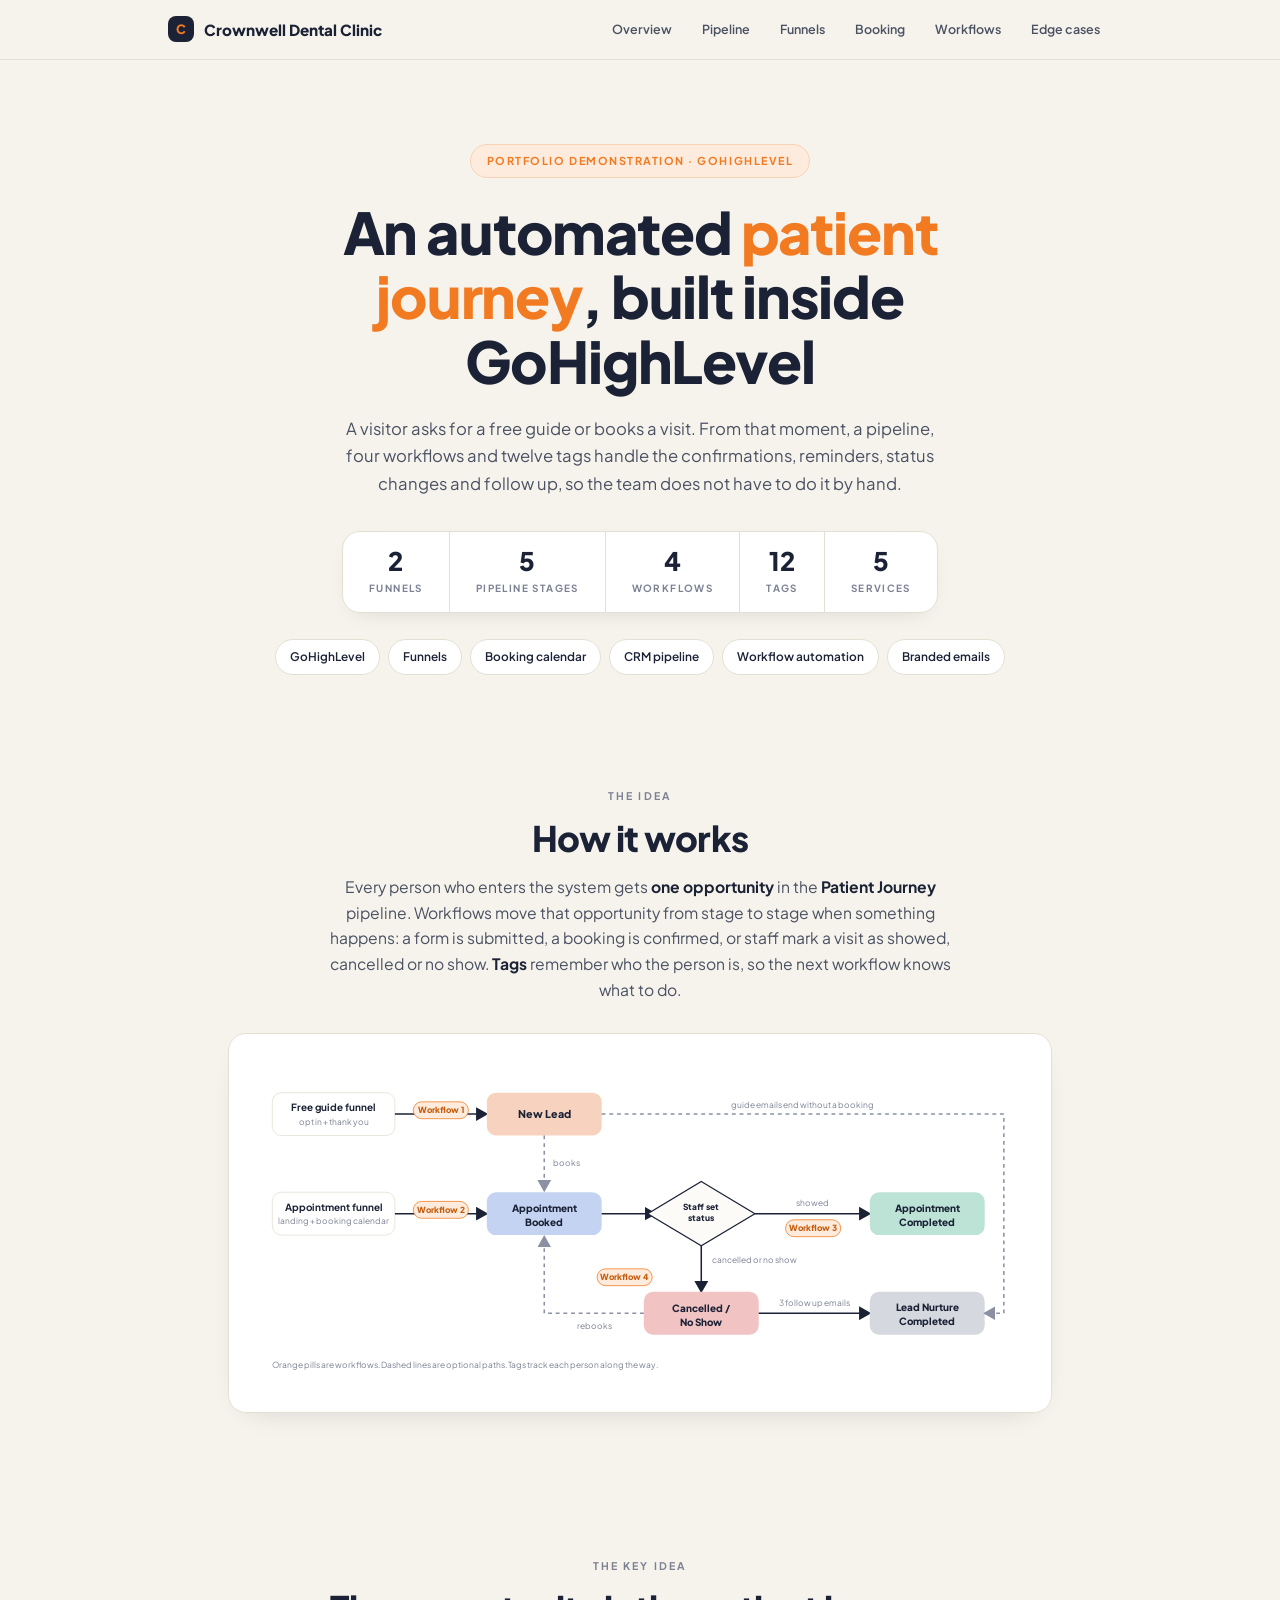
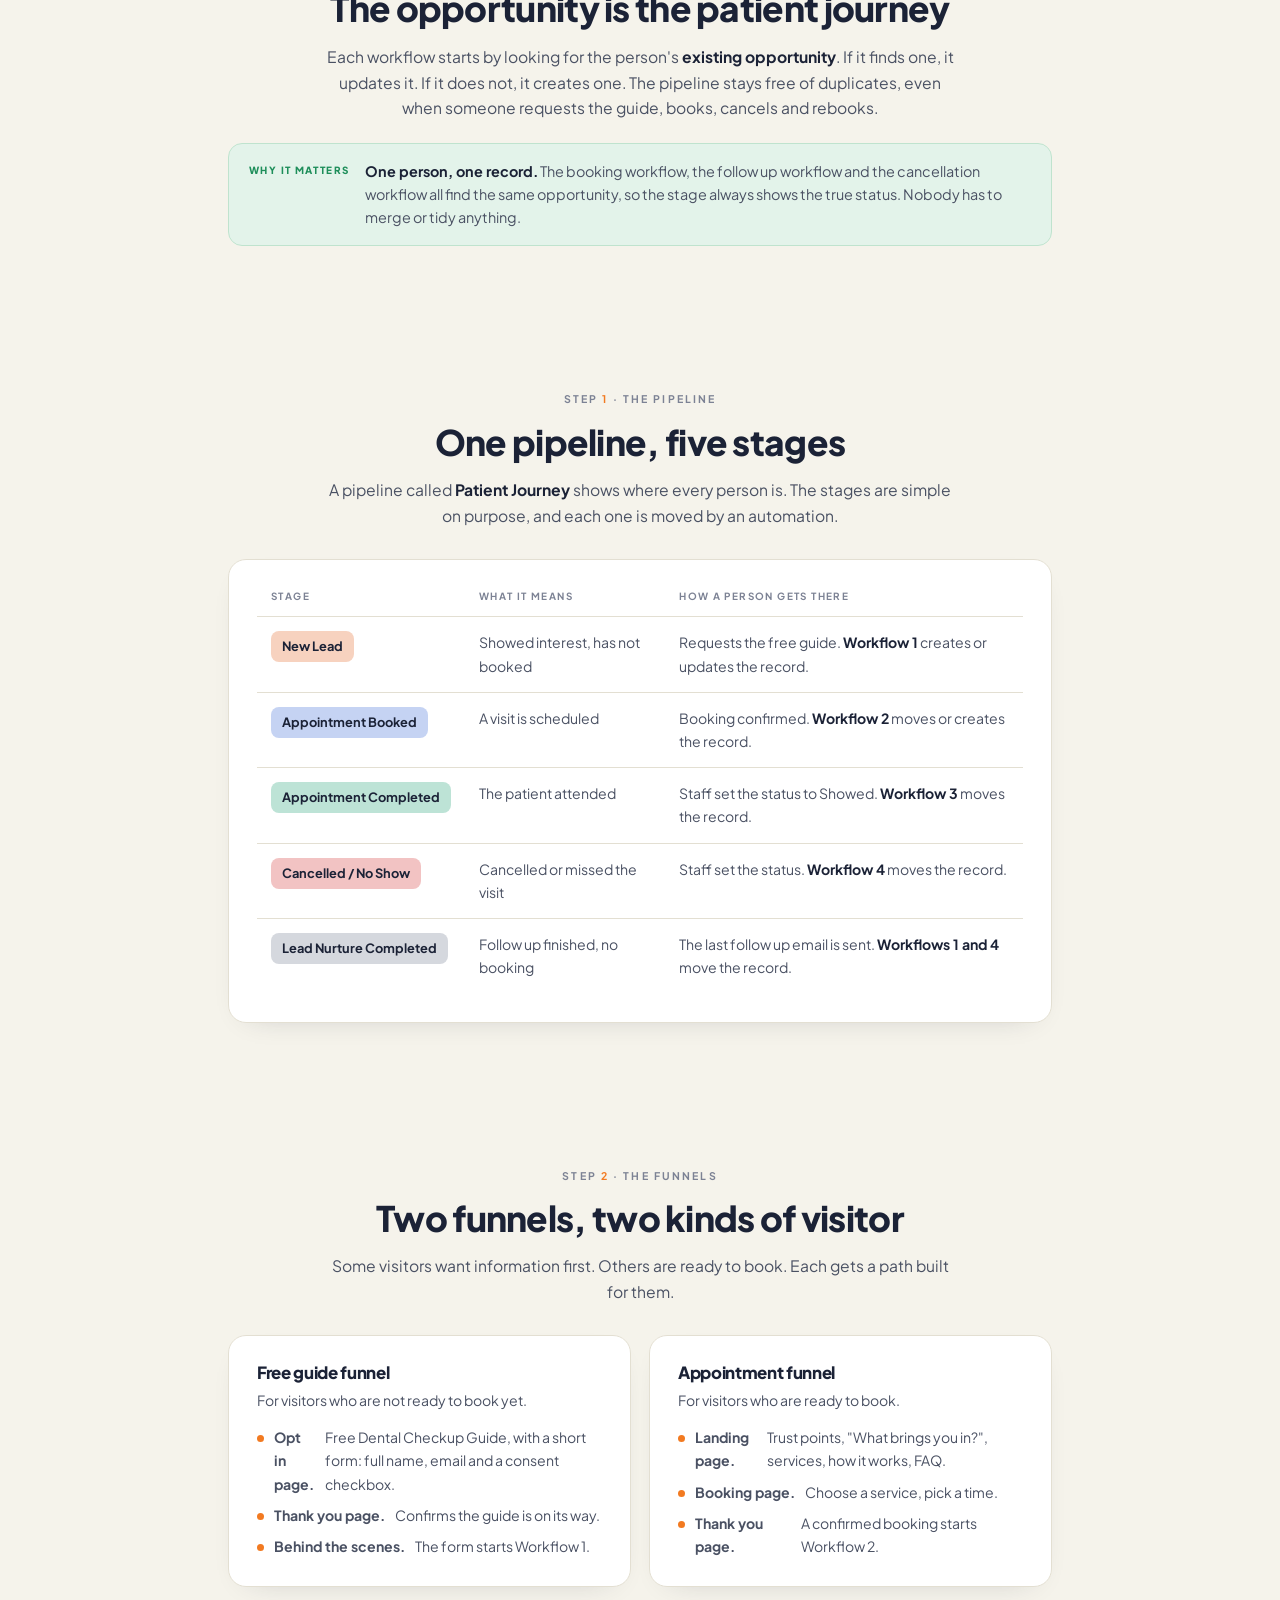
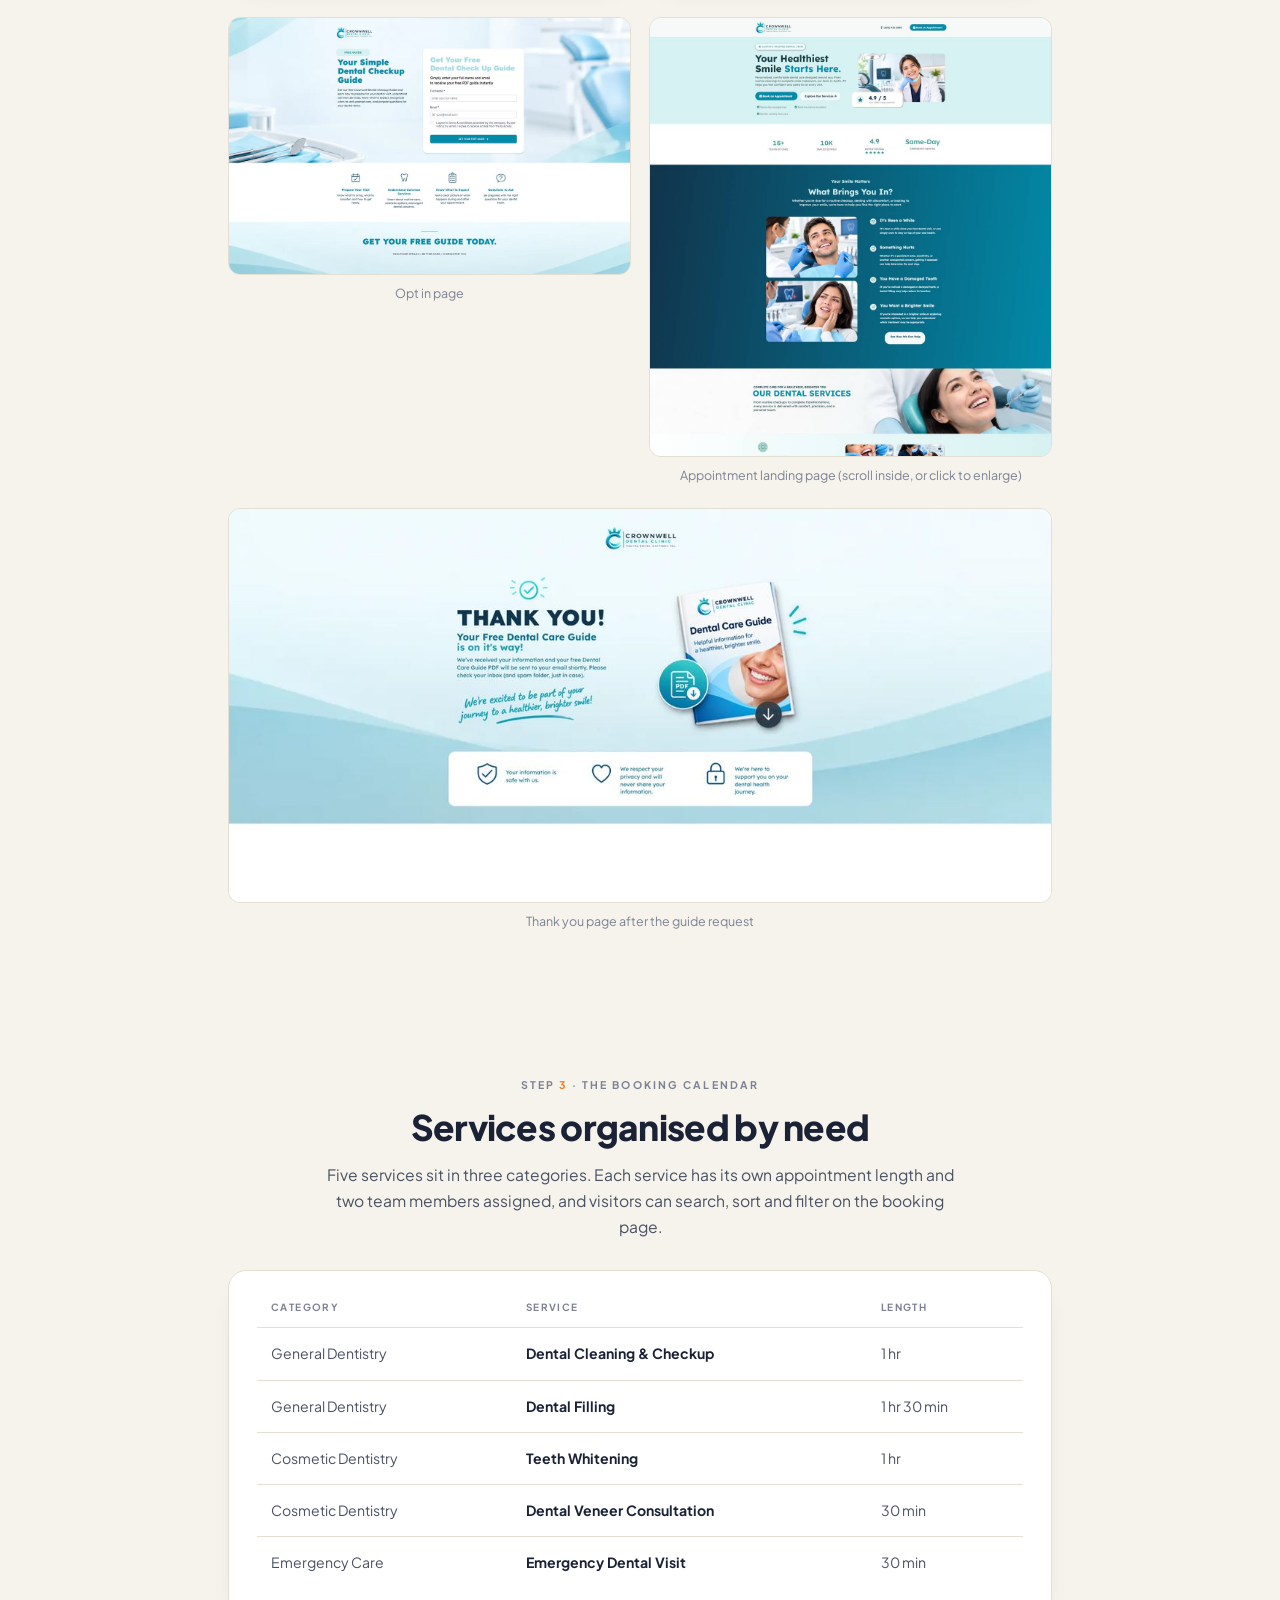
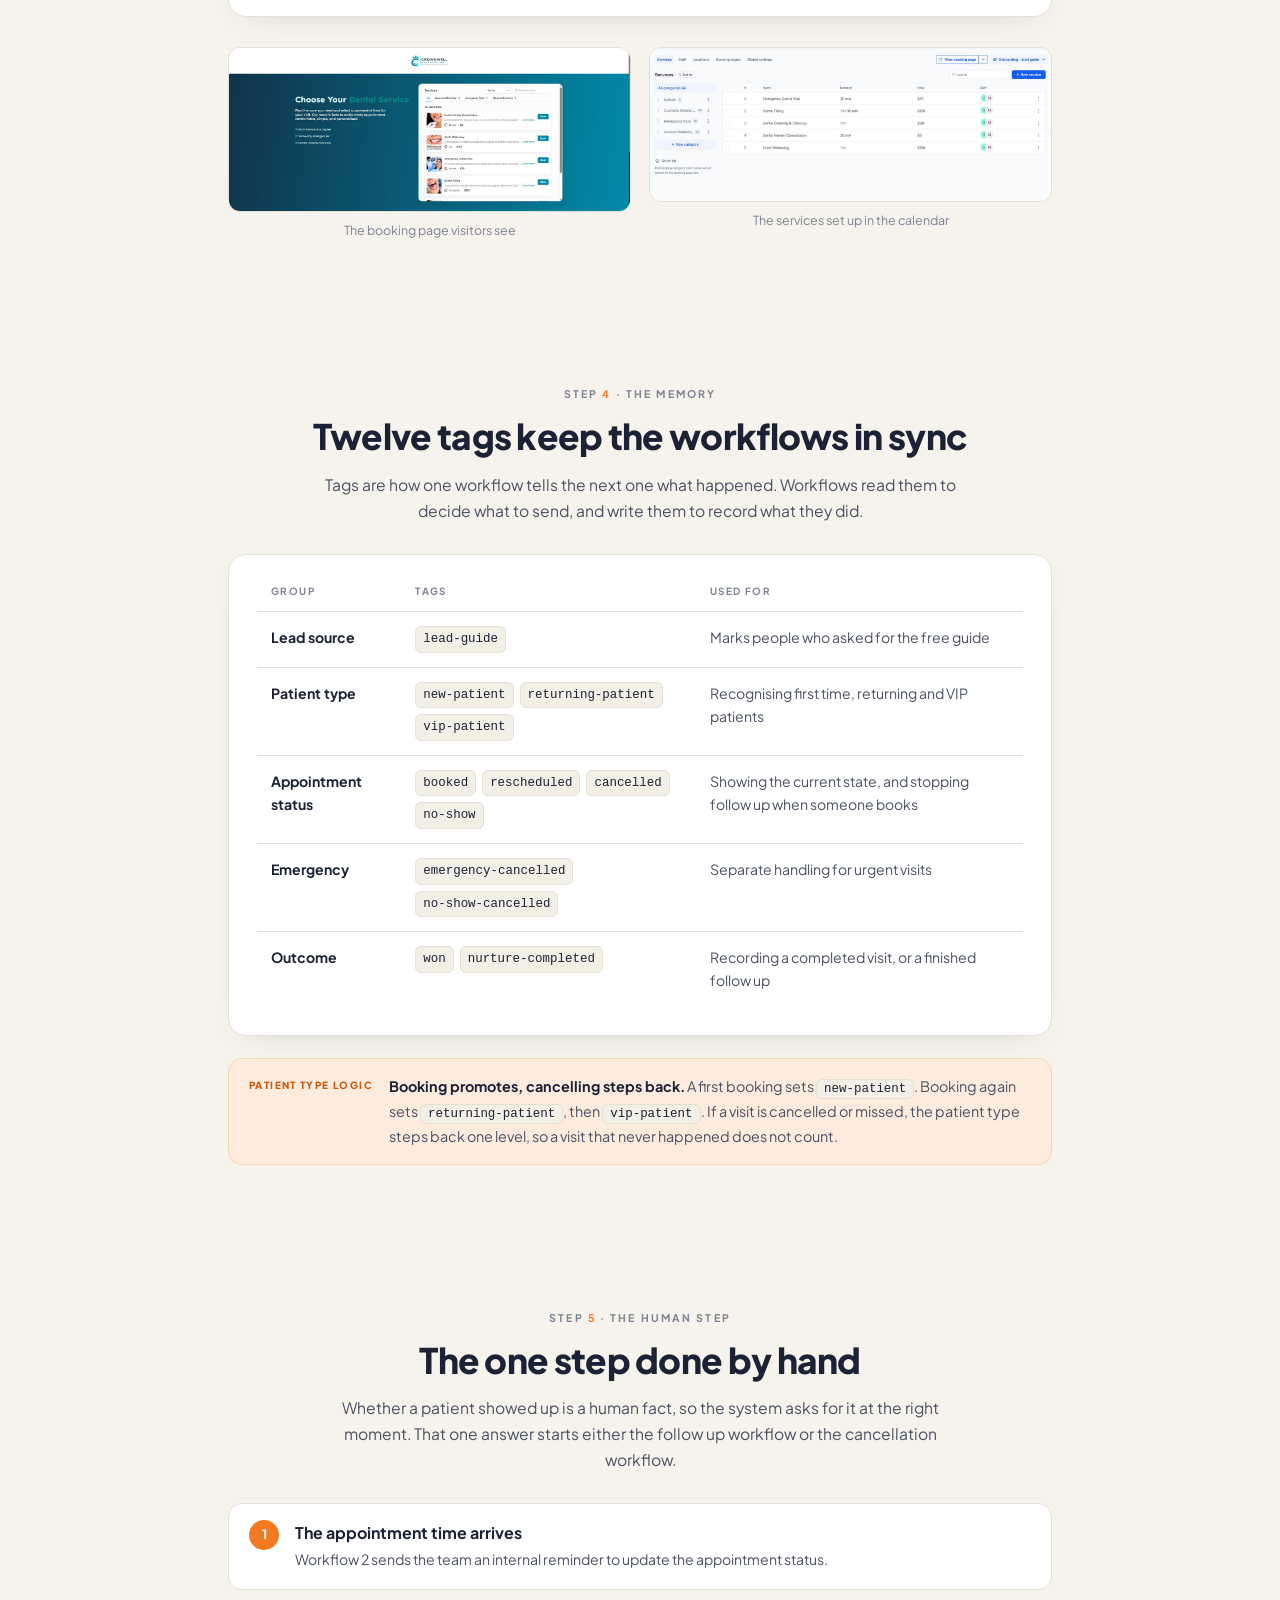
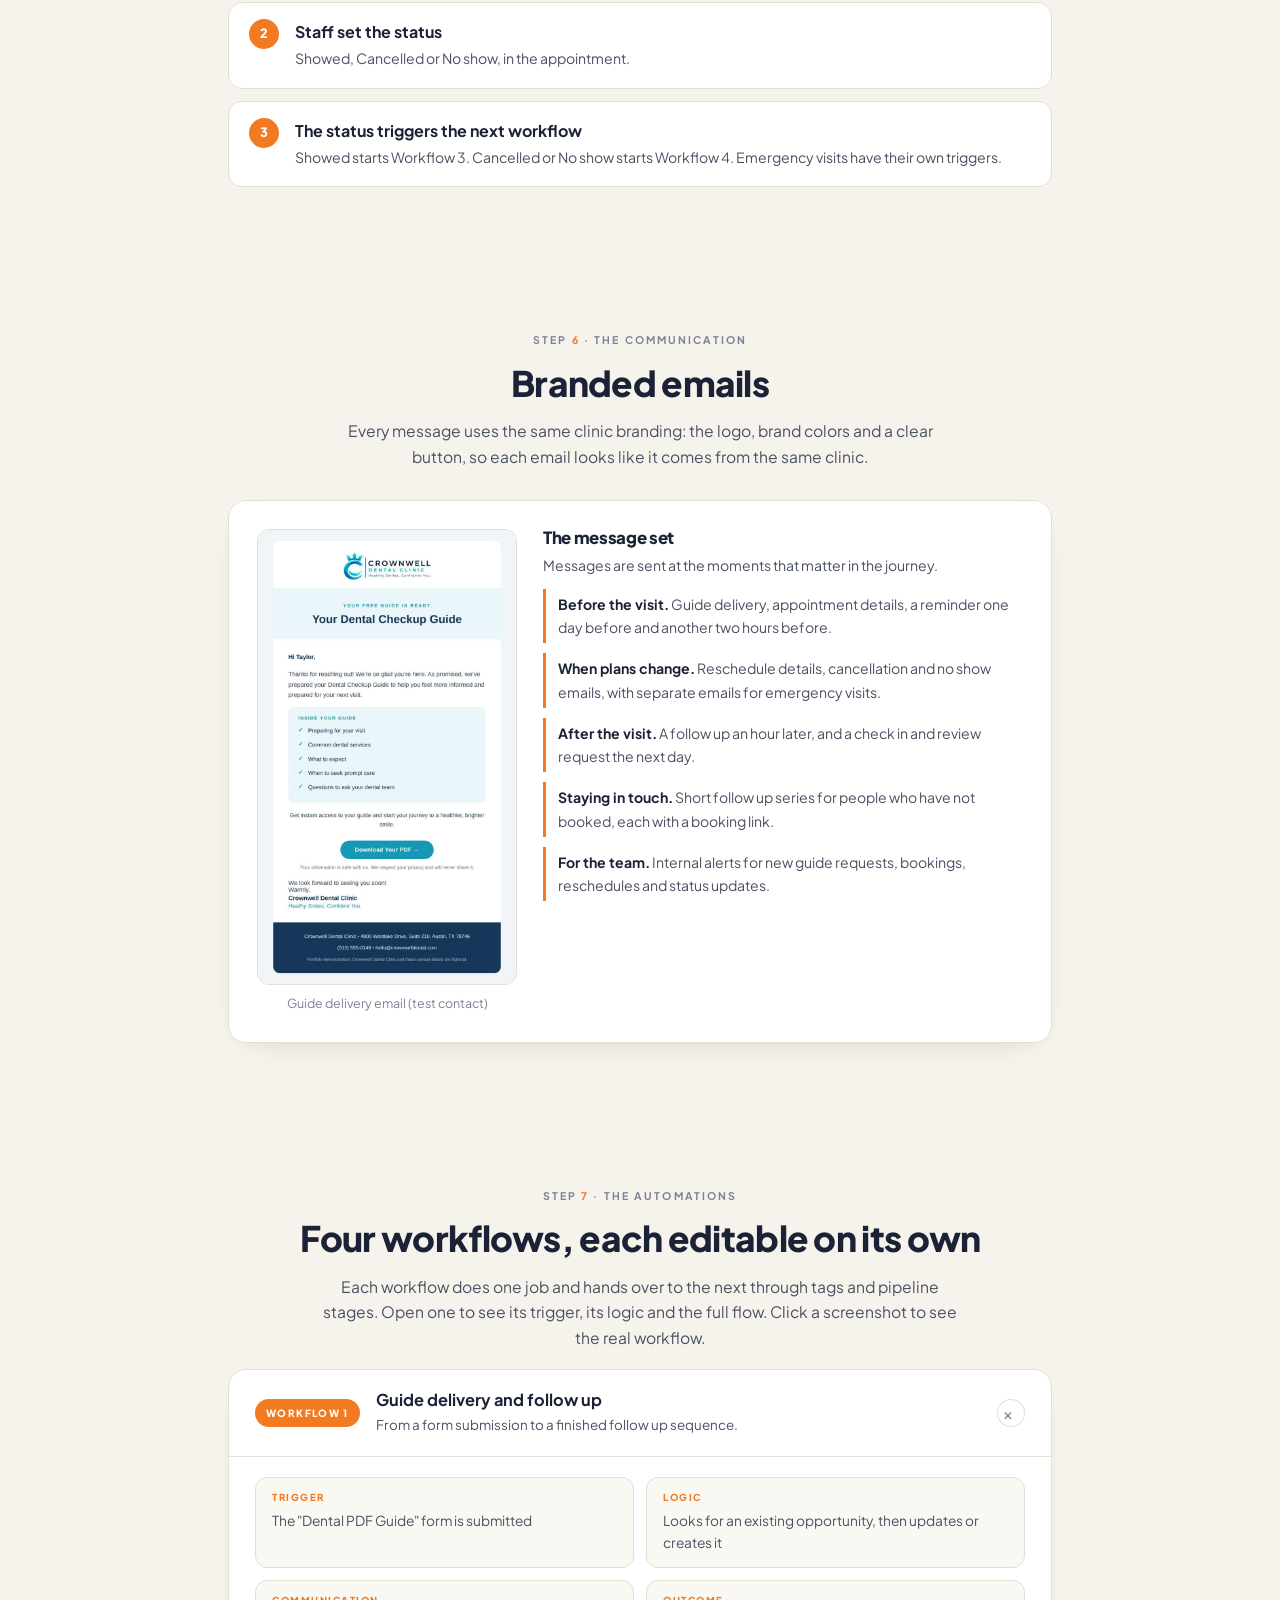
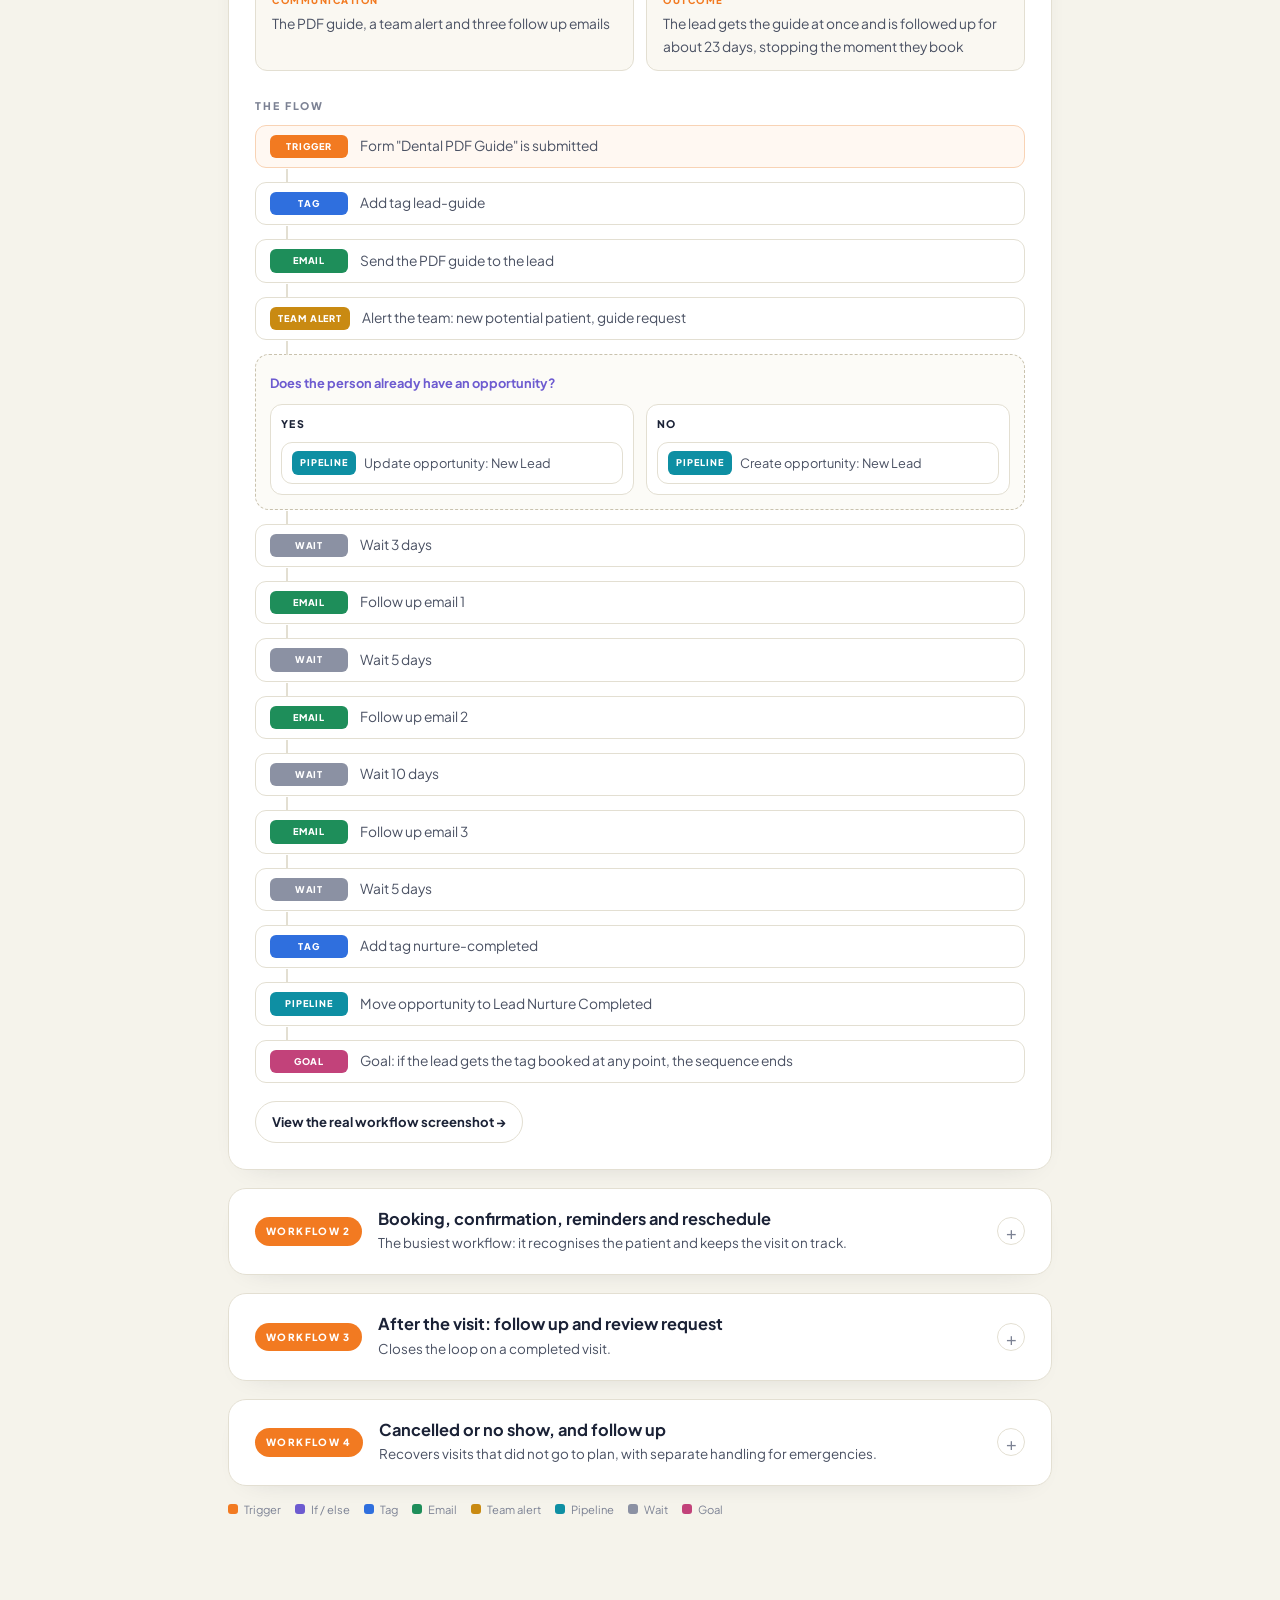
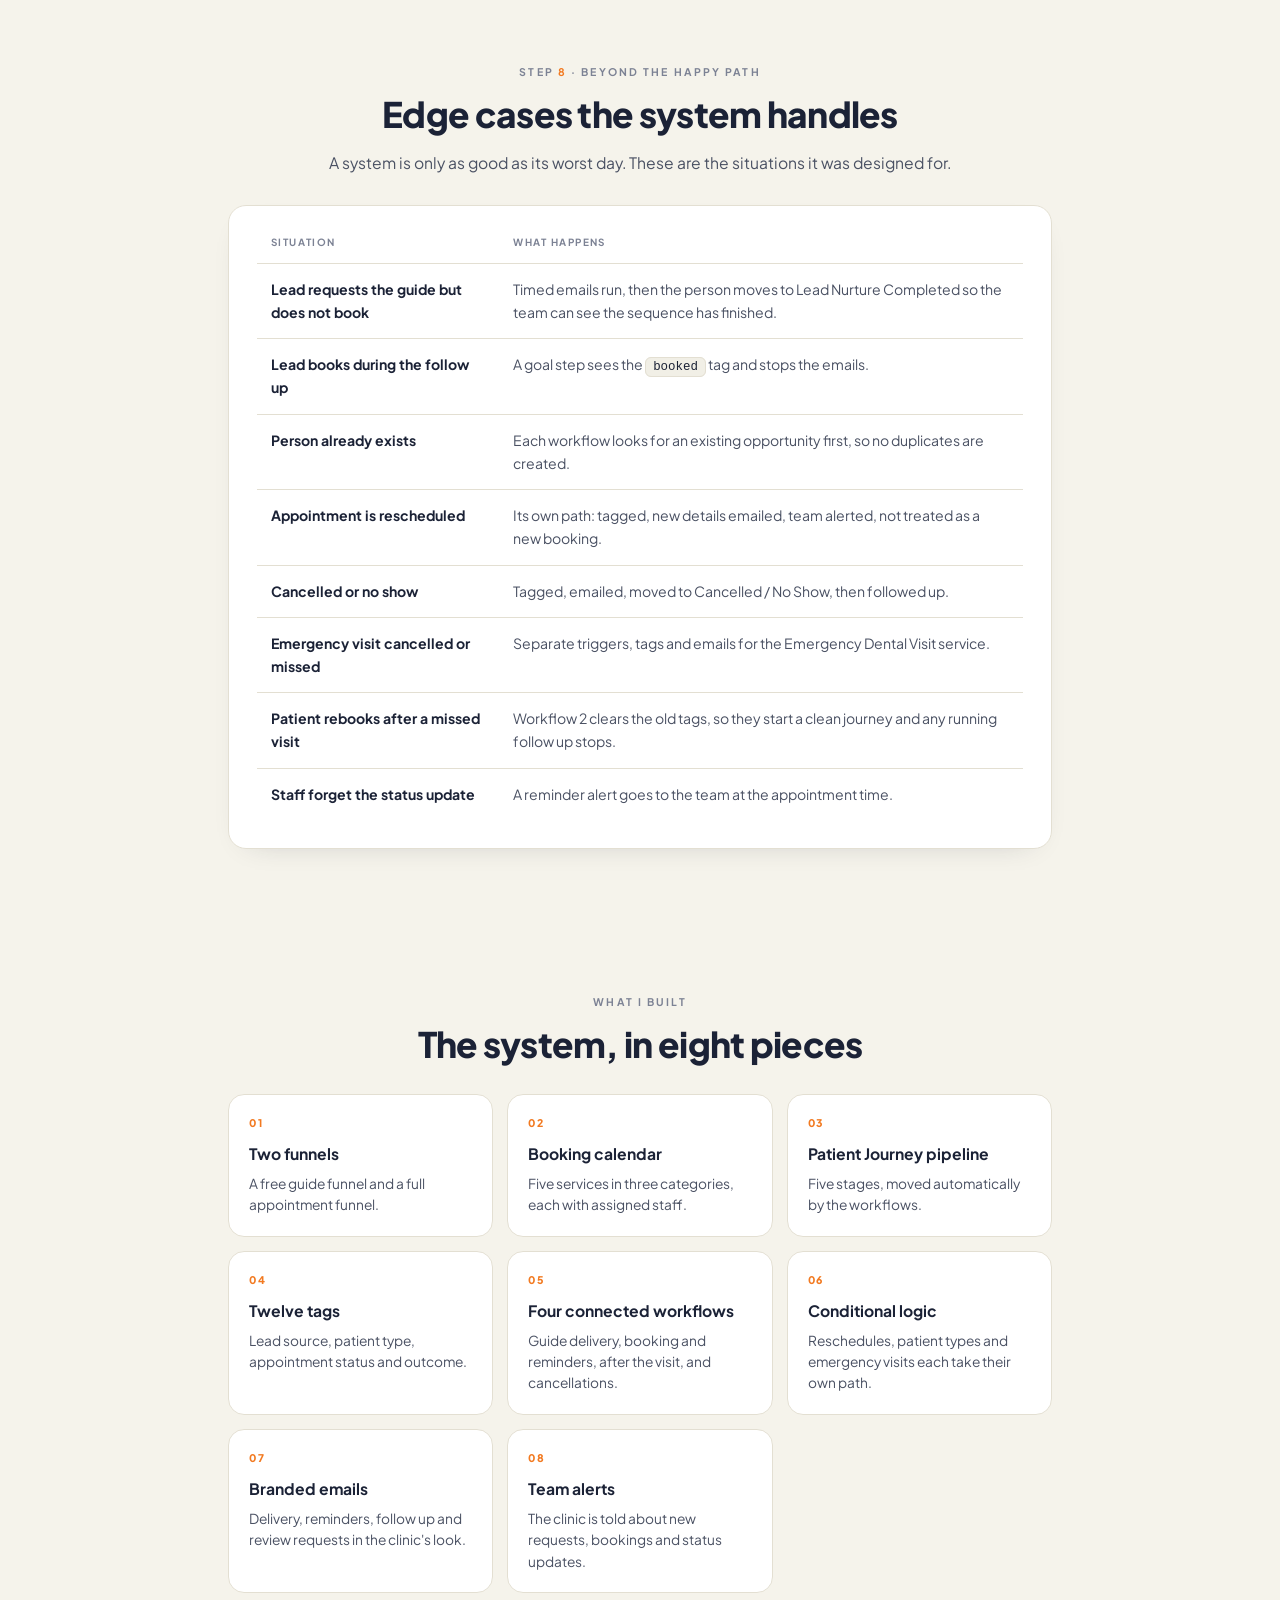
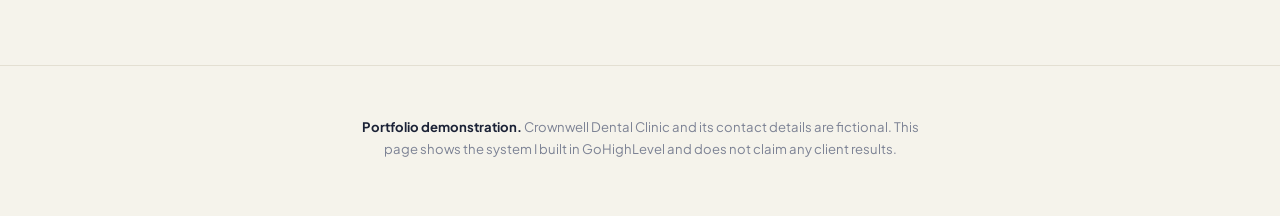
==== public/featured/crownwell-case-study.html @ beec0920 "full project upload" ====
<!DOCTYPE html>
<html lang="en">
<head>
<meta charset="utf-8">
<meta name="viewport" content="width=device-width, initial-scale=1">
<title>Crownwell Dental Clinic: An automated patient journey built in GoHighLevel</title>
<meta name="description" content="A portfolio case study: two funnels, a booking calendar, a five stage pipeline, twelve tags and four connected workflows, built inside GoHighLevel.">
<link rel="preconnect" href="https://fonts.googleapis.com">
<link rel="preconnect" href="https://fonts.gstatic.com" crossorigin>
<link href="https://fonts.googleapis.com/css2?family=Plus+Jakarta+Sans:wght@400;500;600;700;800&display=swap" rel="stylesheet">
<style>
:root{
  --bg:#F5F3EB;--ink:#1B2236;--text:#4A5163;--muted:#7C8294;--orange:#F27A21;--orange-soft:#FDEBDD;
  --line:#E3DFD2;--card:#FFFFFF;--green:#1E8E5A;--green-soft:#E3F3EA;--blue:#2F6FDE;--purple:#6D5BD0;--amber:#C98A12;--teal:#0E8FA3;--pink:#C2427A;
  --panel:#FAF8F2;--soft:#FCFBF7;--code:#F1EFE6;--nest:#FFFFFF;--dash:#C9C2AE;--g-soft:#E3F3EA;--g-line:#BFE3CE;--o-soft:#FDEBDD;--o-line:#F8D3B5;--trig:#FFF8F2;
  --font:"Plus Jakarta Sans",ui-sans-serif,system-ui,-apple-system,"Segoe UI",Roboto,Arial,sans-serif;
}
html[data-theme='dark']{--bg:#00201D;--ink:#EAF4F2;--text:#B7CDC9;--muted:#86A8A2;--card:rgba(8,48,43,.86);--line:rgba(160,210,200,.22);--panel:rgba(255,255,255,.05);--soft:rgba(255,255,255,.035);--code:rgba(255,255,255,.09);--nest:rgba(255,255,255,.06);--dash:rgba(160,210,200,.3);--g-soft:rgba(30,142,90,.2);--g-line:rgba(30,142,90,.45);--o-soft:rgba(242,122,33,.18);--o-line:rgba(242,122,33,.45);--trig:rgba(242,122,33,.14);color-scheme:dark}
html{background:var(--bg)}
*{box-sizing:border-box;margin:0;padding:0}
html{scroll-behavior:smooth;-webkit-text-size-adjust:100%}
body{font-family:var(--font);color:var(--text);background:transparent;line-height:1.65;font-size:16px;-webkit-font-smoothing:antialiased;overflow-x:hidden}
.bgv{position:fixed;inset:0;width:100%;height:100%;object-fit:cover;z-index:-1;pointer-events:none}
img{display:block;max-width:100%}
a{color:inherit}
h1,h2,h3{color:var(--ink);font-weight:800;letter-spacing:-.02em;line-height:1.12}
.wrap{max-width:880px;margin:0 auto;padding:0 clamp(18px,4vw,28px)}
.c{text-align:center}
.orange{color:var(--orange)}

/* header */
header{position:sticky;top:0;z-index:40;background:color-mix(in oklab,var(--bg) 88%,transparent);backdrop-filter:blur(10px);border-bottom:1px solid var(--line)}
.hb{max-width:1000px;margin:0 auto;padding:12px clamp(18px,4vw,28px);display:flex;align-items:center;justify-content:space-between;gap:16px}
.brand{display:flex;align-items:center;gap:10px;font-weight:800;font-size:.95rem;color:var(--ink);text-decoration:none}
.brand i{width:26px;height:26px;border-radius:8px;background:#1B2236;display:grid;place-items:center;color:var(--orange);font-style:normal;font-size:.8rem}
nav{display:flex;gap:6px}
nav a{font-size:.78rem;font-weight:600;color:var(--text);text-decoration:none;padding:7px 12px;border-radius:999px;transition:all .2s}
nav a:hover,nav a.on{background:var(--card);color:var(--ink);box-shadow:0 1px 0 var(--line)}
@media(max-width:760px){nav{display:none}.hint{display:block}}

/* hero */
.hero{padding:clamp(48px,8vw,84px) 0 40px;text-align:center}
.pill{display:inline-block;font-size:.68rem;font-weight:700;letter-spacing:.14em;text-transform:uppercase;color:var(--orange);background:var(--orange-soft);border:1px solid #F8D3B5;border-radius:999px;padding:7px 16px}
.hero h1{margin:22px auto 0;font-size:clamp(2.3rem,6vw,3.6rem);max-width:17ch}
.hero p.sub{margin:22px auto 0;max-width:600px;font-size:1.04rem}
.stats{margin:34px auto 0;display:inline-flex;flex-wrap:wrap;justify-content:center;background:var(--card);border:1px solid var(--line);border-radius:18px;box-shadow:0 8px 24px -16px rgba(27,34,54,.25)}
.stats div{padding:16px 26px;text-align:center;border-right:1px solid var(--line)}
.stats div:last-child{border-right:0}
.stats b{display:block;font-size:1.6rem;font-weight:800;color:var(--ink);line-height:1}
.stats span{display:block;margin-top:6px;font-size:.62rem;font-weight:700;letter-spacing:.14em;text-transform:uppercase;color:var(--muted)}
.chips{margin-top:26px;display:flex;flex-wrap:wrap;gap:8px;justify-content:center}
.chips span{font-size:.74rem;font-weight:600;color:var(--ink);background:var(--card);border:1px solid var(--line);border-radius:999px;padding:7px 14px}
@media(max-width:560px){.stats div{padding:14px 16px;flex:1 1 33%;border-bottom:1px solid var(--line)}}

/* sections */
section{padding:clamp(46px,7vw,72px) 0;scroll-margin-top:64px}
.eye{display:block;text-align:center;font-size:.66rem;font-weight:700;letter-spacing:.2em;text-transform:uppercase;color:var(--muted)}
.eye b{color:var(--orange);font-weight:700}
section h2{margin-top:14px;text-align:center;font-size:clamp(1.7rem,4vw,2.2rem)}
.intro{margin:16px auto 0;max-width:640px;text-align:center;font-size:.98rem}
.intro b{color:var(--ink)}
.card{margin-top:30px;background:var(--card);border:1px solid var(--line);border-radius:18px;padding:clamp(18px,3vw,28px);box-shadow:0 10px 30px -22px rgba(27,34,54,.3)}
.card.dia{background:#fff;border-color:#E3DFD2}
.card.flush{padding:0;overflow:hidden}
.note{margin-top:22px;display:flex;gap:16px;align-items:flex-start;border-radius:14px;padding:16px 20px;font-size:.9rem;line-height:1.6}
.note .lab{flex:none;font-size:.62rem;font-weight:800;letter-spacing:.14em;text-transform:uppercase;padding-top:3px}
.note.g{background:var(--g-soft);border:1px solid var(--g-line)}.note.g .lab{color:var(--green)}
.note.o{background:var(--o-soft);border:1px solid var(--o-line)}.note.o .lab{color:#C75B0B}
.note b{color:var(--ink)}
@media(max-width:560px){.note{flex-direction:column;gap:6px}}

/* tables */
.tbl{overflow-x:auto}
table{width:100%;border-collapse:collapse;font-size:.88rem;min-width:520px}
th{text-align:left;font-size:.62rem;font-weight:700;letter-spacing:.14em;text-transform:uppercase;color:var(--muted);padding:0 14px 12px}
td{padding:14px;border-top:1px solid var(--line);vertical-align:top}
td b{color:var(--ink)}
.stage{display:inline-block;font-weight:700;font-size:.8rem;color:#1B2236;border-radius:8px;padding:5px 11px;white-space:nowrap}
.s1{background:#F7D2BF}.s2{background:#C5D3F3}.s3{background:#BDE3D6}.s4{background:#F2C3C3}.s5{background:#D5D8DE}
code,.tag{font-family:ui-monospace,SFMono-Regular,Menlo,Consolas,monospace;font-size:.78rem;background:var(--code);border:1px solid var(--line);border-radius:6px;padding:2px 7px;color:var(--ink);white-space:nowrap}
.tags{display:flex;flex-wrap:wrap;gap:6px}

/* diagram */
.dia{overflow-x:auto}
.dia svg{display:block;min-width:760px;width:100%;height:auto}
.hint{display:none;margin-top:10px;text-align:right;font-size:.72rem;font-weight:600;color:var(--muted)}

/* two cols */
.two{display:grid;grid-template-columns:1fr 1fr;gap:18px;margin-top:30px}
@media(max-width:700px){.two{grid-template-columns:1fr}}
.two .card{margin-top:0}
.card h3{font-size:1.05rem}
.card .sm{margin-top:6px;font-size:.88rem}
.steps{list-style:none;margin-top:14px;display:grid;gap:8px}
.steps li{display:flex;gap:10px;font-size:.88rem;align-items:flex-start}
.steps li::before{content:"";flex:none;width:7px;height:7px;border-radius:50%;background:var(--orange);margin-top:9px}

/* shots */
.shot{border:1px solid var(--line);border-radius:12px;overflow:hidden;background:#fff;cursor:zoom-in;position:relative}
.shot img{width:100%;height:auto}
.shot.scroll{max-height:440px;overflow-y:auto}
.shot .cap{position:absolute;left:10px;bottom:10px;font-size:.66rem;font-weight:700;letter-spacing:.08em;text-transform:uppercase;background:rgba(27,34,54,.82);color:#fff;border-radius:999px;padding:5px 11px;pointer-events:none}
.cap2{margin-top:8px;font-size:.78rem;color:var(--muted);text-align:center}

/* steps list (human step) */
.hs{margin-top:30px;display:grid;gap:12px}
.hs .row{display:flex;gap:16px;background:var(--card);border:1px solid var(--line);border-radius:14px;padding:16px 20px;align-items:flex-start}
.hs .n{flex:none;width:30px;height:30px;border-radius:50%;background:var(--orange);color:#fff;font-weight:800;font-size:.8rem;display:grid;place-items:center}
.hs b{color:var(--ink);display:block}
.hs span{font-size:.88rem}

/* email */
.emailbox{display:grid;grid-template-columns:260px 1fr;gap:26px;align-items:start}
.emailbox .shot{cursor:zoom-in;max-height:520px;overflow:hidden}
@media(max-width:700px){.emailbox{grid-template-columns:1fr}.emailbox .shot{max-width:300px;margin:0 auto}}
.msg{margin-top:12px;display:grid;gap:10px}
.msg div{font-size:.88rem;border-left:3px solid var(--orange);padding:4px 0 4px 12px}
.msg b{color:var(--ink)}

/* workflows */
details.wf{margin-top:18px;background:var(--card);border:1px solid var(--line);border-radius:18px;box-shadow:0 10px 30px -24px rgba(27,34,54,.3);overflow:hidden}
details.wf summary{list-style:none;cursor:pointer;display:flex;align-items:center;gap:16px;padding:20px clamp(16px,3vw,26px)}
details.wf summary::-webkit-details-marker{display:none}
.wn{flex:none;font-size:.62rem;font-weight:800;letter-spacing:.14em;text-transform:uppercase;color:#fff;background:var(--orange);border-radius:999px;padding:6px 11px}
.wt{flex:1}
.wt b{display:block;color:var(--ink);font-size:1.02rem;line-height:1.25}
.wt span{display:block;font-size:.84rem;margin-top:3px}
.plus{flex:none;width:28px;height:28px;border:1px solid var(--line);border-radius:50%;display:grid;place-items:center;font-size:1.1rem;color:var(--muted);transition:transform .25s}
details[open] .plus{transform:rotate(45deg)}
.wb{padding:0 clamp(16px,3vw,26px) 26px;border-top:1px solid var(--line)}
.facts{margin-top:20px;display:grid;grid-template-columns:repeat(2,1fr);gap:12px}
@media(max-width:640px){.facts{grid-template-columns:1fr}}
.fact{background:var(--panel);border:1px solid var(--line);border-radius:12px;padding:12px 16px;font-size:.86rem}
.fact i{display:block;font-style:normal;font-size:.6rem;font-weight:800;letter-spacing:.16em;text-transform:uppercase;color:var(--orange);margin-bottom:4px}
.flowhead{margin:26px 0 10px;font-size:.66rem;font-weight:800;letter-spacing:.18em;text-transform:uppercase;color:var(--muted)}
.btn{display:inline-flex;align-items:center;gap:8px;margin-top:18px;font:inherit;font-size:.82rem;font-weight:700;color:var(--ink);background:var(--nest);border:1px solid var(--line);border-radius:999px;padding:9px 16px;cursor:pointer;transition:all .2s}
.btn:hover{border-color:var(--ink);transform:translateY(-1px)}

/* flow renderer */
.flow{display:grid;gap:0}
.st{position:relative;display:flex;align-items:center;gap:12px;background:var(--nest);border:1px solid var(--line);border-radius:11px;padding:9px 14px;font-size:.86rem}
.st + .st,.st + .br,.br + .st,.br + .br{margin-top:14px}
.st + .st::before,.st + .br::before,.br + .st::before,.br + .br::before{content:"";position:absolute;left:30px;top:-14px;width:2px;height:14px;background:var(--line)}
.bd{flex:none;min-width:78px;text-align:center;font-size:.58rem;font-weight:800;letter-spacing:.1em;text-transform:uppercase;color:#fff;border-radius:6px;padding:4px 8px}
.k-trigger .bd{background:var(--orange)}.k-trigger{border-color:var(--o-line);background:var(--trig)}
.k-cond .bd{background:var(--purple)}
.k-tag .bd{background:var(--blue)}
.k-email .bd{background:var(--green)}
.k-notify .bd{background:var(--amber)}
.k-crm .bd{background:var(--teal)}
.k-wait .bd{background:#8B91A3}
.k-goal .bd{background:var(--pink)}
.k-end .bd{background:var(--ink)}
.br{position:relative;border:1px dashed var(--dash);border-radius:14px;padding:14px;background:var(--soft)}
.br > .bt{display:inline-block;font-size:.8rem;font-weight:700;color:var(--purple);margin-bottom:10px}
.cols{display:grid;grid-template-columns:repeat(auto-fit,minmax(210px,1fr));gap:12px}
.col{background:var(--nest);border:1px solid var(--line);border-radius:12px;padding:10px}
.col > .cl{display:block;font-size:.66rem;font-weight:800;letter-spacing:.12em;text-transform:uppercase;color:var(--ink);margin-bottom:10px}
.col .flow .st{font-size:.8rem;padding:8px 10px;gap:8px}
.col .bd{min-width:64px}
.col .st + .st::before{left:24px}
.legend{margin-top:14px;display:flex;flex-wrap:wrap;gap:8px 14px;font-size:.7rem;color:var(--muted)}
.legend span{display:inline-flex;align-items:center;gap:6px}
.legend i{width:10px;height:10px;border-radius:3px;display:inline-block}

/* highlights */
.grid3{margin-top:30px;display:grid;grid-template-columns:repeat(auto-fit,minmax(240px,1fr));gap:14px}
.hl{background:var(--card);border:1px solid var(--line);border-radius:16px;padding:20px}
.hl b{display:block;color:var(--ink);font-size:.98rem;margin-bottom:6px}
.hl span{font-size:.86rem;line-height:1.55;display:block}
.hl .no{display:block;font-size:.66rem;font-weight:800;letter-spacing:.16em;color:var(--orange);margin-bottom:10px}

footer{padding:50px 0 60px;text-align:center;border-top:1px solid var(--line)}
footer p{font-size:.82rem;color:var(--muted);max-width:560px;margin:0 auto}
footer b{color:var(--ink)}

/* lightbox */
.lb{position:fixed;inset:0;z-index:100;background:rgba(18,22,36,.88);display:none;overflow:auto;padding:30px 16px}
.lb.on{display:block}
.lb img{margin:0 auto;max-width:min(1500px,100%);height:auto;border-radius:10px;background:#fff}
.lb .x{position:fixed;top:14px;right:18px;width:42px;height:42px;border-radius:50%;background:#fff;border:0;font-size:1.3rem;cursor:pointer;color:var(--ink);z-index:2}
.lb .t{position:sticky;top:0;text-align:center;color:#fff;font-size:.8rem;font-weight:600;margin-bottom:14px;opacity:.85}

.rv{opacity:0;transform:translateY(18px);transition:opacity .8s cubic-bezier(.22,1,.36,1),transform .8s cubic-bezier(.22,1,.36,1)}
.rv.on{opacity:1;transform:none}
@media(prefers-reduced-motion:reduce){html{scroll-behavior:auto}.rv{opacity:1;transform:none;transition:none}}
.framed header{display:none}.framed .hero{padding-top:34px}.framed section{scroll-margin-top:12px}
</style>
</head>
<body>
<video id="bgv" class="bgv" autoplay muted loop playsinline preload="auto" poster="/bg-network-light-poster.jpg" aria-hidden="true"><source src="/bg-network-light.mp4" type="video/mp4"></video>

<header>
  <div class="hb">
    <a class="brand" href="#top"><i>C</i>Crownwell Dental Clinic</a>
    <nav id="nav">
      <a href="#how">Overview</a><a href="#pipeline">Pipeline</a><a href="#funnels">Funnels</a><a href="#booking">Booking</a><a href="#workflows">Workflows</a><a href="#edge">Edge cases</a>
    </nav>
  </div>
</header>

<main id="top">
<!-- HERO -->
<div class="wrap hero">
  <span class="pill">Portfolio demonstration &middot; GoHighLevel</span>
  <h1>An automated <span class="orange">patient journey</span>, built inside GoHighLevel</h1>
  <p class="sub">A visitor asks for a free guide or books a visit. From that moment, a pipeline, four workflows and twelve tags handle the confirmations, reminders, status changes and follow up, so the team does not have to do it by hand.</p>
  <div class="stats">
    <div><b>2</b><span>Funnels</span></div><div><b>5</b><span>Pipeline stages</span></div><div><b>4</b><span>Workflows</span></div><div><b>12</b><span>Tags</span></div><div><b>5</b><span>Services</span></div>
  </div>
  <div class="chips"><span>GoHighLevel</span><span>Funnels</span><span>Booking calendar</span><span>CRM pipeline</span><span>Workflow automation</span><span>Branded emails</span></div>
</div>

<!-- HOW IT WORKS -->
<section id="how"><div class="wrap">
  <div class="rv"><span class="eye">The idea</span><h2>How it works</h2>
  <p class="intro">Every person who enters the system gets <b>one opportunity</b> in the <b>Patient Journey</b> pipeline. Workflows move that opportunity from stage to stage when something happens: a form is submitted, a booking is confirmed, or staff mark a visit as showed, cancelled or no show. <b>Tags</b> remember who the person is, so the next workflow knows what to do.</p></div>
  <div class="card rv dia">
    <svg viewBox="0 0 1000 420" role="img" aria-label="Patient journey flow diagram" font-family="Plus Jakarta Sans, Arial, sans-serif">
      <defs><marker id="ar" markerWidth="9" markerHeight="9" refX="7" refY="4.5" orient="auto"><path d="M0 0L8 4.5L0 9z" fill="#1B2236"/></marker><marker id="ar2" markerWidth="9" markerHeight="9" refX="7" refY="4.5" orient="auto"><path d="M0 0L8 4.5L0 9z" fill="#8B91A3"/></marker></defs>
      <!-- entry -->
      <rect x="20" y="40" width="160" height="56" rx="12" fill="#fff" stroke="#E3DFD2"/><text x="100" y="64" text-anchor="middle" font-size="13" font-weight="700" fill="#1B2236">Free guide funnel</text><text x="100" y="82" text-anchor="middle" font-size="11" fill="#7C8294">opt in + thank you</text>
      <rect x="20" y="170" width="160" height="56" rx="12" fill="#fff" stroke="#E3DFD2"/><text x="100" y="194" text-anchor="middle" font-size="13" font-weight="700" fill="#1B2236">Appointment funnel</text><text x="100" y="212" text-anchor="middle" font-size="11" fill="#7C8294">landing + booking calendar</text>
      <!-- arrows entry -> stage -->
      <path d="M180 68 H300" stroke="#1B2236" stroke-width="2" fill="none" marker-end="url(#ar)"/>
      <rect x="204" y="52" width="72" height="22" rx="11" fill="#FDEBDD" stroke="#F27A21"/><text x="240" y="67" text-anchor="middle" font-size="11" font-weight="800" fill="#C75B0B">Workflow 1</text>
      <path d="M180 198 H300" stroke="#1B2236" stroke-width="2" fill="none" marker-end="url(#ar)"/>
      <rect x="204" y="182" width="72" height="22" rx="11" fill="#FDEBDD" stroke="#F27A21"/><text x="240" y="197" text-anchor="middle" font-size="11" font-weight="800" fill="#C75B0B">Workflow 2</text>
      <!-- stages -->
      <rect x="300" y="40" width="150" height="56" rx="12" fill="#F7D2BF"/><text x="375" y="73" text-anchor="middle" font-size="14" font-weight="800" fill="#1B2236">New Lead</text>
      <rect x="300" y="170" width="150" height="56" rx="12" fill="#C5D3F3"/><text x="375" y="196" text-anchor="middle" font-size="13" font-weight="800" fill="#1B2236">Appointment</text><text x="375" y="214" text-anchor="middle" font-size="13" font-weight="800" fill="#1B2236">Booked</text>
      <path d="M375 96 V168" stroke="#8B91A3" stroke-width="2" stroke-dasharray="5 5" fill="none" marker-end="url(#ar2)"/><text x="386" y="136" font-size="11" fill="#7C8294">books</text>
      <!-- status diamond -->
      <path d="M450 198 H520" stroke="#1B2236" stroke-width="2" fill="none" marker-end="url(#ar)"/>
      <path d="M580 156 L650 198 L580 240 L510 198 Z" fill="#FCFBF7" stroke="#1B2236" stroke-width="1.6"/><text x="580" y="193" text-anchor="middle" font-size="11" font-weight="800" fill="#1B2236">Staff set</text><text x="580" y="208" text-anchor="middle" font-size="11" font-weight="800" fill="#1B2236">status</text>
      <!-- completed -->
      <path d="M650 198 H800" stroke="#1B2236" stroke-width="2" fill="none" marker-end="url(#ar)"/>
      <text x="725" y="188" text-anchor="middle" font-size="11" fill="#7C8294">showed</text>
      <rect x="690" y="206" width="72" height="22" rx="11" fill="#FDEBDD" stroke="#F27A21"/><text x="726" y="221" text-anchor="middle" font-size="11" font-weight="800" fill="#C75B0B">Workflow 3</text>
      <rect x="800" y="170" width="150" height="56" rx="12" fill="#BDE3D6"/><text x="875" y="196" text-anchor="middle" font-size="13" font-weight="800" fill="#1B2236">Appointment</text><text x="875" y="214" text-anchor="middle" font-size="13" font-weight="800" fill="#1B2236">Completed</text>
      <!-- cancelled / no show -->
      <path d="M580 240 V300" stroke="#1B2236" stroke-width="2" fill="none" marker-end="url(#ar)"/>
      <text x="594" y="262" font-size="11" fill="#7C8294">cancelled or no show</text>
      <rect x="544" y="270" width="72" height="22" rx="11" fill="#FDEBDD" stroke="#F27A21" transform="translate(-100 0)"/><text x="480" y="285" text-anchor="middle" font-size="11" font-weight="800" fill="#C75B0B">Workflow 4</text>
      <rect x="505" y="300" width="150" height="56" rx="12" fill="#F2C3C3"/><text x="580" y="326" text-anchor="middle" font-size="13" font-weight="800" fill="#1B2236">Cancelled /</text><text x="580" y="344" text-anchor="middle" font-size="13" font-weight="800" fill="#1B2236">No Show</text>
      <path d="M655 328 H800" stroke="#1B2236" stroke-width="2" fill="none" marker-end="url(#ar)"/><text x="728" y="318" text-anchor="middle" font-size="11" fill="#7C8294">3 follow up emails</text>
      <rect x="800" y="300" width="150" height="56" rx="12" fill="#D5D8DE"/><text x="875" y="325" text-anchor="middle" font-size="13" font-weight="800" fill="#1B2236">Lead Nurture</text><text x="875" y="343" text-anchor="middle" font-size="13" font-weight="800" fill="#1B2236">Completed</text>
      <!-- new lead nurture ends -->
      <path d="M450 68 H975 V328 H950" stroke="#8B91A3" stroke-width="2" stroke-dasharray="5 5" fill="none" marker-end="url(#ar2)"/><text x="712" y="60" text-anchor="middle" font-size="11" fill="#7C8294">guide emails end without a booking</text>
      <!-- rebook -->
      <path d="M505 328 H375 V228" stroke="#8B91A3" stroke-width="2" stroke-dasharray="5 5" fill="none" marker-end="url(#ar2)"/><text x="440" y="348" text-anchor="middle" font-size="11" fill="#7C8294">rebooks</text>
      <text x="20" y="400" font-size="11" fill="#7C8294">Orange pills are workflows. Dashed lines are optional paths. Tags track each person along the way.</text>
    </svg>
  </div>
  <p class="hint">Scroll sideways on small screens</p>
</div></section>

<!-- OPPORTUNITY -->
<section><div class="wrap">
  <div class="rv"><span class="eye">The key idea</span><h2>The opportunity is the patient journey</h2>
  <p class="intro">Each workflow starts by looking for the person's <b>existing opportunity</b>. If it finds one, it updates it. If it does not, it creates one. The pipeline stays free of duplicates, even when someone requests the guide, books, cancels and rebooks.</p></div>
  <div class="note g rv"><span class="lab">Why it matters</span><span><b>One person, one record.</b> The booking workflow, the follow up workflow and the cancellation workflow all find the same opportunity, so the stage always shows the true status. Nobody has to merge or tidy anything.</span></div>
</div></section>

<!-- PIPELINE -->
<section id="pipeline"><div class="wrap">
  <div class="rv"><span class="eye">Step <b>1</b> &middot; The pipeline</span><h2>One pipeline, five stages</h2>
  <p class="intro">A pipeline called <b>Patient Journey</b> shows where every person is. The stages are simple on purpose, and each one is moved by an automation.</p></div>
  <div class="card rv tbl"><table>
    <thead><tr><th>Stage</th><th>What it means</th><th>How a person gets there</th></tr></thead>
    <tbody>
      <tr><td><span class="stage s1">New Lead</span></td><td>Showed interest, has not booked</td><td>Requests the free guide. <b>Workflow 1</b> creates or updates the record.</td></tr>
      <tr><td><span class="stage s2">Appointment Booked</span></td><td>A visit is scheduled</td><td>Booking confirmed. <b>Workflow 2</b> moves or creates the record.</td></tr>
      <tr><td><span class="stage s3">Appointment Completed</span></td><td>The patient attended</td><td>Staff set the status to Showed. <b>Workflow 3</b> moves the record.</td></tr>
      <tr><td><span class="stage s4">Cancelled / No Show</span></td><td>Cancelled or missed the visit</td><td>Staff set the status. <b>Workflow 4</b> moves the record.</td></tr>
      <tr><td><span class="stage s5">Lead Nurture Completed</span></td><td>Follow up finished, no booking</td><td>The last follow up email is sent. <b>Workflows 1 and 4</b> move the record.</td></tr>
    </tbody></table></div>
</div></section>

<!-- FUNNELS -->
<section id="funnels"><div class="wrap">
  <div class="rv"><span class="eye">Step <b>2</b> &middot; The funnels</span><h2>Two funnels, two kinds of visitor</h2>
  <p class="intro">Some visitors want information first. Others are ready to book. Each gets a path built for them.</p></div>
  <div class="two">
    <div class="card rv"><h3>Free guide funnel</h3><p class="sm">For visitors who are not ready to book yet.</p>
      <ul class="steps"><li><b>Opt in page.</b> Free Dental Checkup Guide, with a short form: full name, email and a consent checkbox.</li><li><b>Thank you page.</b> Confirms the guide is on its way.</li><li><b>Behind the scenes.</b> The form starts Workflow 1.</li></ul></div>
    <div class="card rv"><h3>Appointment funnel</h3><p class="sm">For visitors who are ready to book.</p>
      <ul class="steps"><li><b>Landing page.</b> Trust points, "What brings you in?", services, how it works, FAQ.</li><li><b>Booking page.</b> Choose a service, pick a time.</li><li><b>Thank you page.</b> A confirmed booking starts Workflow 2.</li></ul></div>
  </div>
  <div class="two">
    <div class="rv"><div class="shot scroll" data-zoom="optin" data-title="Opt in page"><img data-img="optin" alt="Free guide opt in page" loading="lazy"></div><p class="cap2">Opt in page</p></div>
    <div class="rv"><div class="shot scroll" data-zoom="landing" data-title="Appointment landing page"><img data-img="landing" alt="Appointment funnel landing page" loading="lazy"></div><p class="cap2">Appointment landing page (scroll inside, or click to enlarge)</p></div>
  </div>
  <div class="rv" style="margin-top:22px"><div class="shot" data-zoom="thanks" data-title="Thank you page"><img data-img="thanks" alt="Thank you page after requesting the guide" loading="lazy"></div><p class="cap2">Thank you page after the guide request</p></div>
</div></section>

<!-- BOOKING -->
<section id="booking"><div class="wrap">
  <div class="rv"><span class="eye">Step <b>3</b> &middot; The booking calendar</span><h2>Services organised by need</h2>
  <p class="intro">Five services sit in three categories. Each service has its own appointment length and two team members assigned, and visitors can search, sort and filter on the booking page.</p></div>
  <div class="card rv tbl"><table>
    <thead><tr><th>Category</th><th>Service</th><th>Length</th></tr></thead>
    <tbody>
      <tr><td>General Dentistry</td><td><b>Dental Cleaning &amp; Checkup</b></td><td>1 hr</td></tr>
      <tr><td>General Dentistry</td><td><b>Dental Filling</b></td><td>1 hr 30 min</td></tr>
      <tr><td>Cosmetic Dentistry</td><td><b>Teeth Whitening</b></td><td>1 hr</td></tr>
      <tr><td>Cosmetic Dentistry</td><td><b>Dental Veneer Consultation</b></td><td>30 min</td></tr>
      <tr><td>Emergency Care</td><td><b>Emergency Dental Visit</b></td><td>30 min</td></tr>
    </tbody></table></div>
  <div class="two">
    <div class="rv"><div class="shot" data-zoom="booking" data-title="Booking page"><img data-img="booking" alt="Branded booking page with service list" loading="lazy"></div><p class="cap2">The booking page visitors see</p></div>
    <div class="rv"><div class="shot" data-zoom="services" data-title="Services in the calendar"><img data-img="services" alt="Services configured in the calendar" loading="lazy"></div><p class="cap2">The services set up in the calendar</p></div>
  </div>
</div></section>

<!-- TAGS -->
<section><div class="wrap">
  <div class="rv"><span class="eye">Step <b>4</b> &middot; The memory</span><h2>Twelve tags keep the workflows in sync</h2>
  <p class="intro">Tags are how one workflow tells the next one what happened. Workflows read them to decide what to send, and write them to record what they did.</p></div>
  <div class="card rv tbl"><table>
    <thead><tr><th>Group</th><th>Tags</th><th>Used for</th></tr></thead>
    <tbody>
      <tr><td><b>Lead source</b></td><td><div class="tags"><span class="tag">lead-guide</span></div></td><td>Marks people who asked for the free guide</td></tr>
      <tr><td><b>Patient type</b></td><td><div class="tags"><span class="tag">new-patient</span><span class="tag">returning-patient</span><span class="tag">vip-patient</span></div></td><td>Recognising first time, returning and VIP patients</td></tr>
      <tr><td><b>Appointment status</b></td><td><div class="tags"><span class="tag">booked</span><span class="tag">rescheduled</span><span class="tag">cancelled</span><span class="tag">no-show</span></div></td><td>Showing the current state, and stopping follow up when someone books</td></tr>
      <tr><td><b>Emergency</b></td><td><div class="tags"><span class="tag">emergency-cancelled</span><span class="tag">no-show-cancelled</span></div></td><td>Separate handling for urgent visits</td></tr>
      <tr><td><b>Outcome</b></td><td><div class="tags"><span class="tag">won</span><span class="tag">nurture-completed</span></div></td><td>Recording a completed visit, or a finished follow up</td></tr>
    </tbody></table></div>
  <div class="note o rv"><span class="lab">Patient type logic</span><span><b>Booking promotes, cancelling steps back.</b> A first booking sets <code>new-patient</code>. Booking again sets <code>returning-patient</code>, then <code>vip-patient</code>. If a visit is cancelled or missed, the patient type steps back one level, so a visit that never happened does not count.</span></div>
</div></section>

<!-- HUMAN STEP -->
<section><div class="wrap">
  <div class="rv"><span class="eye">Step <b>5</b> &middot; The human step</span><h2>The one step done by hand</h2>
  <p class="intro">Whether a patient showed up is a human fact, so the system asks for it at the right moment. That one answer starts either the follow up workflow or the cancellation workflow.</p></div>
  <div class="hs rv">
    <div class="row"><span class="n">1</span><div><b>The appointment time arrives</b><span>Workflow 2 sends the team an internal reminder to update the appointment status.</span></div></div>
    <div class="row"><span class="n">2</span><div><b>Staff set the status</b><span>Showed, Cancelled or No show, in the appointment.</span></div></div>
    <div class="row"><span class="n">3</span><div><b>The status triggers the next workflow</b><span>Showed starts Workflow 3. Cancelled or No show starts Workflow 4. Emergency visits have their own triggers.</span></div></div>
  </div>
</div></section>

<!-- EMAILS -->
<section><div class="wrap">
  <div class="rv"><span class="eye">Step <b>6</b> &middot; The communication</span><h2>Branded emails</h2>
  <p class="intro">Every message uses the same clinic branding: the logo, brand colors and a clear button, so each email looks like it comes from the same clinic.</p></div>
  <div class="card rv"><div class="emailbox">
    <div><div class="shot" data-zoom="email" data-title="Guide delivery email"><img data-img="email" alt="Branded guide delivery email" loading="lazy"></div><p class="cap2">Guide delivery email (test contact)</p></div>
    <div><h3>The message set</h3><p class="sm">Messages are sent at the moments that matter in the journey.</p>
      <div class="msg">
        <div><b>Before the visit.</b> Guide delivery, appointment details, a reminder one day before and another two hours before.</div>
        <div><b>When plans change.</b> Reschedule details, cancellation and no show emails, with separate emails for emergency visits.</div>
        <div><b>After the visit.</b> A follow up an hour later, and a check in and review request the next day.</div>
        <div><b>Staying in touch.</b> Short follow up series for people who have not booked, each with a booking link.</div>
        <div><b>For the team.</b> Internal alerts for new guide requests, bookings, reschedules and status updates.</div>
      </div></div>
  </div></div>
</div></section>

<!-- WORKFLOWS -->
<section id="workflows"><div class="wrap">
  <div class="rv"><span class="eye">Step <b>7</b> &middot; The automations</span><h2>Four workflows, each editable on its own</h2>
  <p class="intro">Each workflow does one job and hands over to the next through tags and pipeline stages. Open one to see its trigger, its logic and the full flow. Click a screenshot to see the real workflow.</p></div>
  <div id="wfs"></div>
  <div class="legend rv" id="legend"></div>
</div></section>

<!-- EDGE CASES -->
<section id="edge"><div class="wrap">
  <div class="rv"><span class="eye">Step <b>8</b> &middot; Beyond the happy path</span><h2>Edge cases the system handles</h2>
  <p class="intro">A system is only as good as its worst day. These are the situations it was designed for.</p></div>
  <div class="card rv tbl"><table>
    <thead><tr><th>Situation</th><th>What happens</th></tr></thead>
    <tbody>
      <tr><td><b>Lead requests the guide but does not book</b></td><td>Timed emails run, then the person moves to Lead Nurture Completed so the team can see the sequence has finished.</td></tr>
      <tr><td><b>Lead books during the follow up</b></td><td>A goal step sees the <code>booked</code> tag and stops the emails.</td></tr>
      <tr><td><b>Person already exists</b></td><td>Each workflow looks for an existing opportunity first, so no duplicates are created.</td></tr>
      <tr><td><b>Appointment is rescheduled</b></td><td>Its own path: tagged, new details emailed, team alerted, not treated as a new booking.</td></tr>
      <tr><td><b>Cancelled or no show</b></td><td>Tagged, emailed, moved to Cancelled / No Show, then followed up.</td></tr>
      <tr><td><b>Emergency visit cancelled or missed</b></td><td>Separate triggers, tags and emails for the Emergency Dental Visit service.</td></tr>
      <tr><td><b>Patient rebooks after a missed visit</b></td><td>Workflow 2 clears the old tags, so they start a clean journey and any running follow up stops.</td></tr>
      <tr><td><b>Staff forget the status update</b></td><td>A reminder alert goes to the team at the appointment time.</td></tr>
    </tbody></table></div>
</div></section>

<!-- HIGHLIGHTS -->
<section><div class="wrap">
  <div class="rv"><span class="eye">What I built</span><h2>The system, in eight pieces</h2></div>
  <div class="grid3">
    <div class="hl rv"><span class="no">01</span><b>Two funnels</b><span>A free guide funnel and a full appointment funnel.</span></div>
    <div class="hl rv"><span class="no">02</span><b>Booking calendar</b><span>Five services in three categories, each with assigned staff.</span></div>
    <div class="hl rv"><span class="no">03</span><b>Patient Journey pipeline</b><span>Five stages, moved automatically by the workflows.</span></div>
    <div class="hl rv"><span class="no">04</span><b>Twelve tags</b><span>Lead source, patient type, appointment status and outcome.</span></div>
    <div class="hl rv"><span class="no">05</span><b>Four connected workflows</b><span>Guide delivery, booking and reminders, after the visit, and cancellations.</span></div>
    <div class="hl rv"><span class="no">06</span><b>Conditional logic</b><span>Reschedules, patient types and emergency visits each take their own path.</span></div>
    <div class="hl rv"><span class="no">07</span><b>Branded emails</b><span>Delivery, reminders, follow up and review requests in the clinic's look.</span></div>
    <div class="hl rv"><span class="no">08</span><b>Team alerts</b><span>The clinic is told about new requests, bookings and status updates.</span></div>
  </div>
</div></section>
</main>

<footer><div class="wrap"><p><b>Portfolio demonstration.</b> Crownwell Dental Clinic and its contact details are fictional. This page shows the system I built in GoHighLevel and does not claim any client results.</p></div></footer>

<div class="lb" id="lb"><button class="x" id="lbx" aria-label="Close">&times;</button><div class="t" id="lbt"></div><img id="lbi" alt=""></div>

<script>
(function(){
var BG=document.getElementById('bgv'),curClip='';
function parentTheme(){try{if(window.parent!==window)return window.parent.document.documentElement.dataset.theme}catch(e){}try{return localStorage.getItem('theme')}catch(e){}return 'light'}
function setClip(c){if(c===curClip||!BG)return;curClip=c;BG.setAttribute('poster','/'+c+'-poster.jpg');BG.innerHTML='<source src="/'+c+'.mp4" type="video/mp4">';BG.load();var r=window.matchMedia('(prefers-reduced-motion: reduce)').matches;if(!r){var p=BG.play();if(p&&p.catch)p.catch(function(){})}}
function applyTheme(){var t=parentTheme()==='dark'?'dark':'light';document.documentElement.dataset.theme=t;setClip(t==='dark'?'bg-network-dark':'bg-network-light')}
applyTheme();
try{if(window.parent!==window)new MutationObserver(applyTheme).observe(window.parent.document.documentElement,{attributes:true,attributeFilter:['data-theme']})}catch(e){}
window.addEventListener('storage',applyTheme);
document.addEventListener('visibilitychange',function(){if(!BG)return;if(document.hidden)BG.pause();else if(!window.matchMedia('(prefers-reduced-motion: reduce)').matches){var p=BG.play();if(p&&p.catch)p.catch(function(){})}});
try{if(window.self!==window.top)document.documentElement.classList.add('framed')}catch(e){document.documentElement.classList.add('framed')}
var IM={"services": {"src": "[data-uri]", "w": 1400, "h": 532}, "booking": {"src": "[data-uri]", "w": 1400, "h": 569}, "wf1": {"src": "[data-uri]", "w": 900, "h": 4364}, "wf2": {"src": "[data-uri]", "w": 2000, "h": 3696}, "wf3": {"src": "[data-uri]", "w": 900, "h": 2960}, "wf4": {"src": "[data-uri]", "w": 2000, "h": 3622}, "optin": {"src": "[data-uri]", "w": 1100, "h": 701}, "landing": {"src": "[data-uri]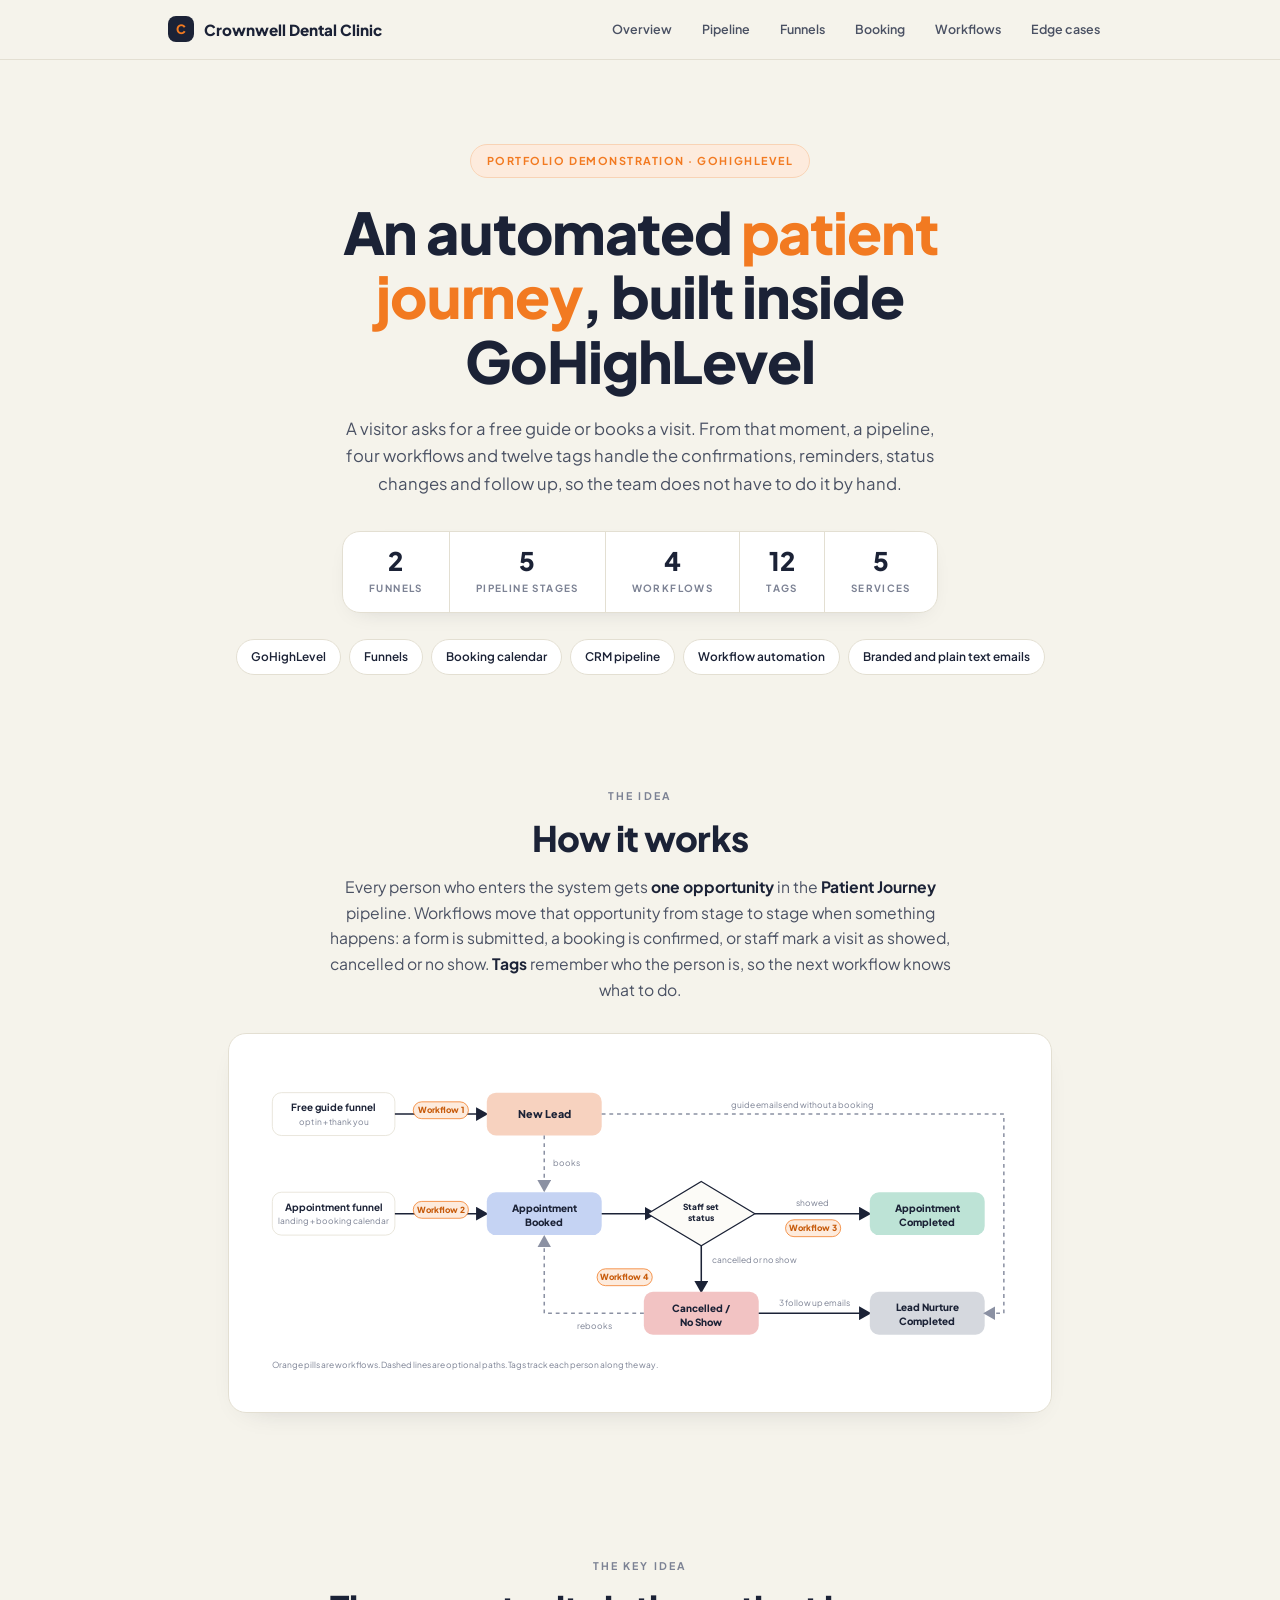
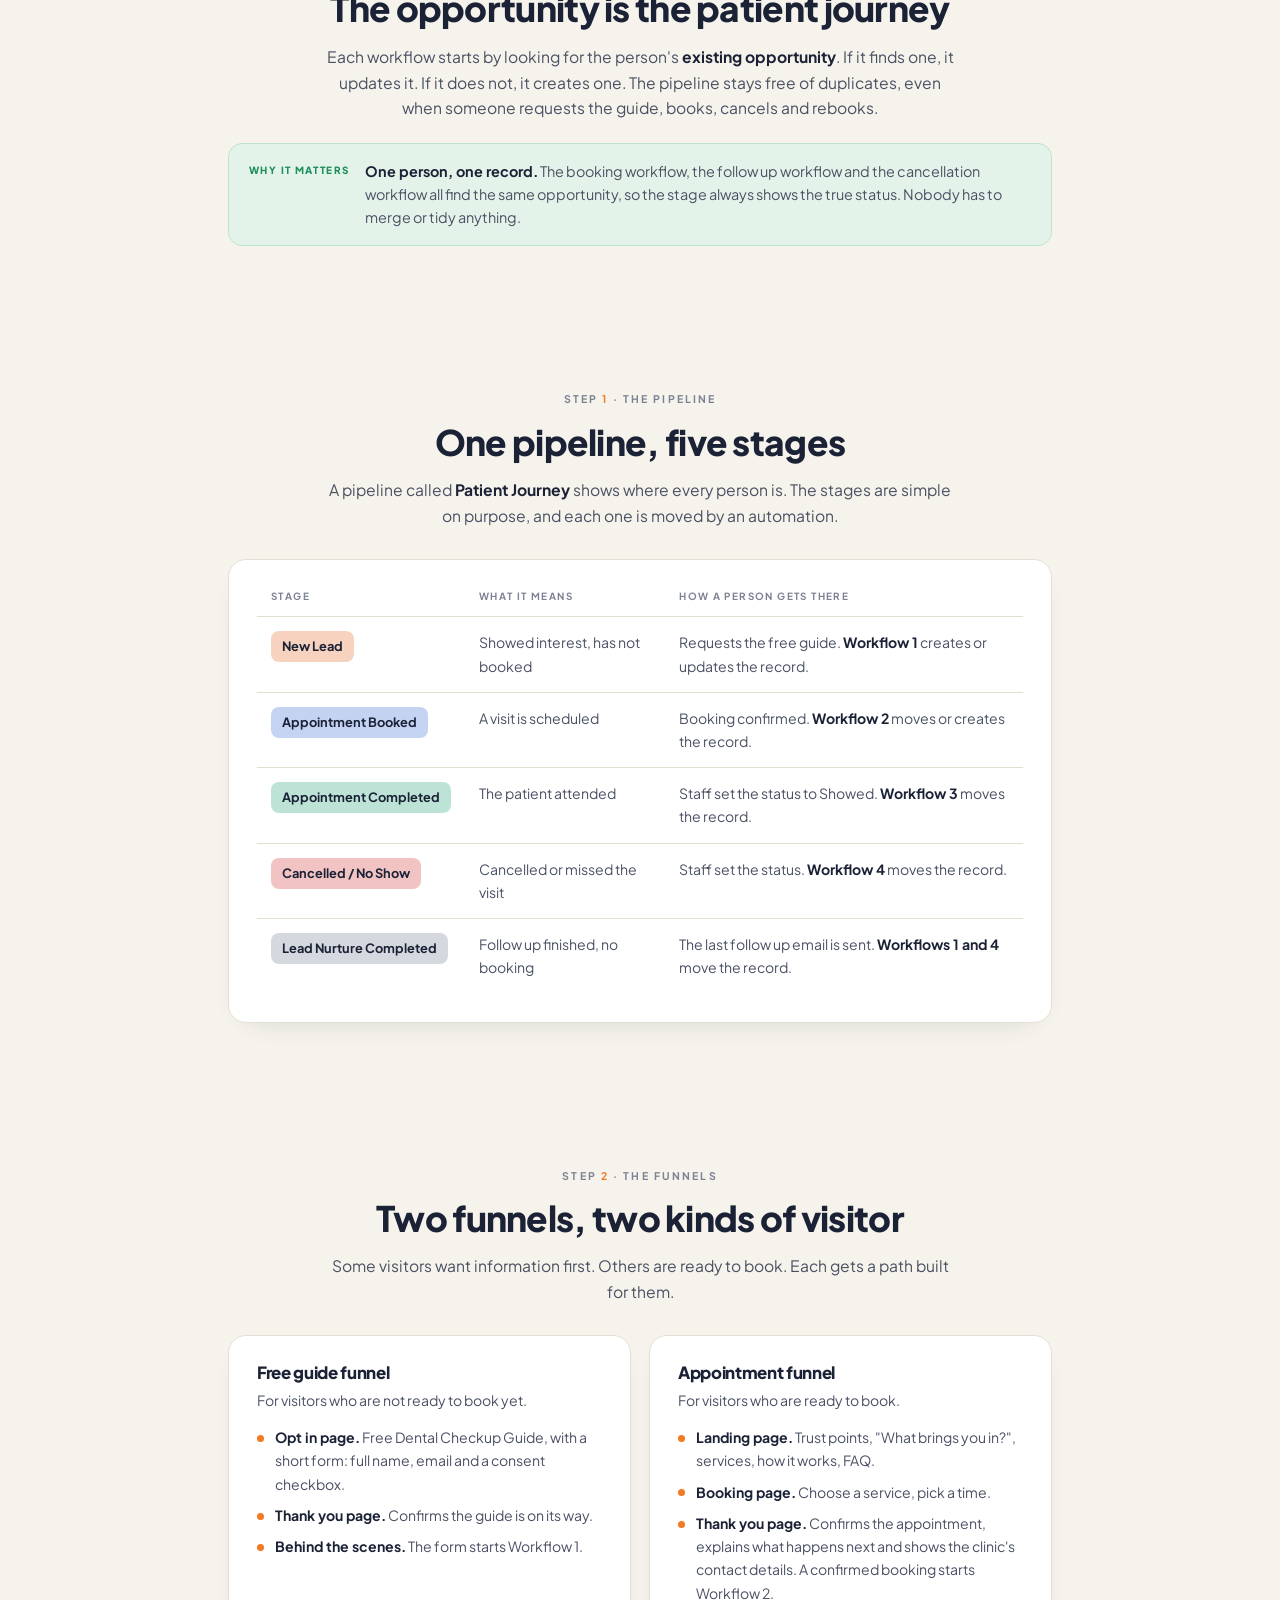
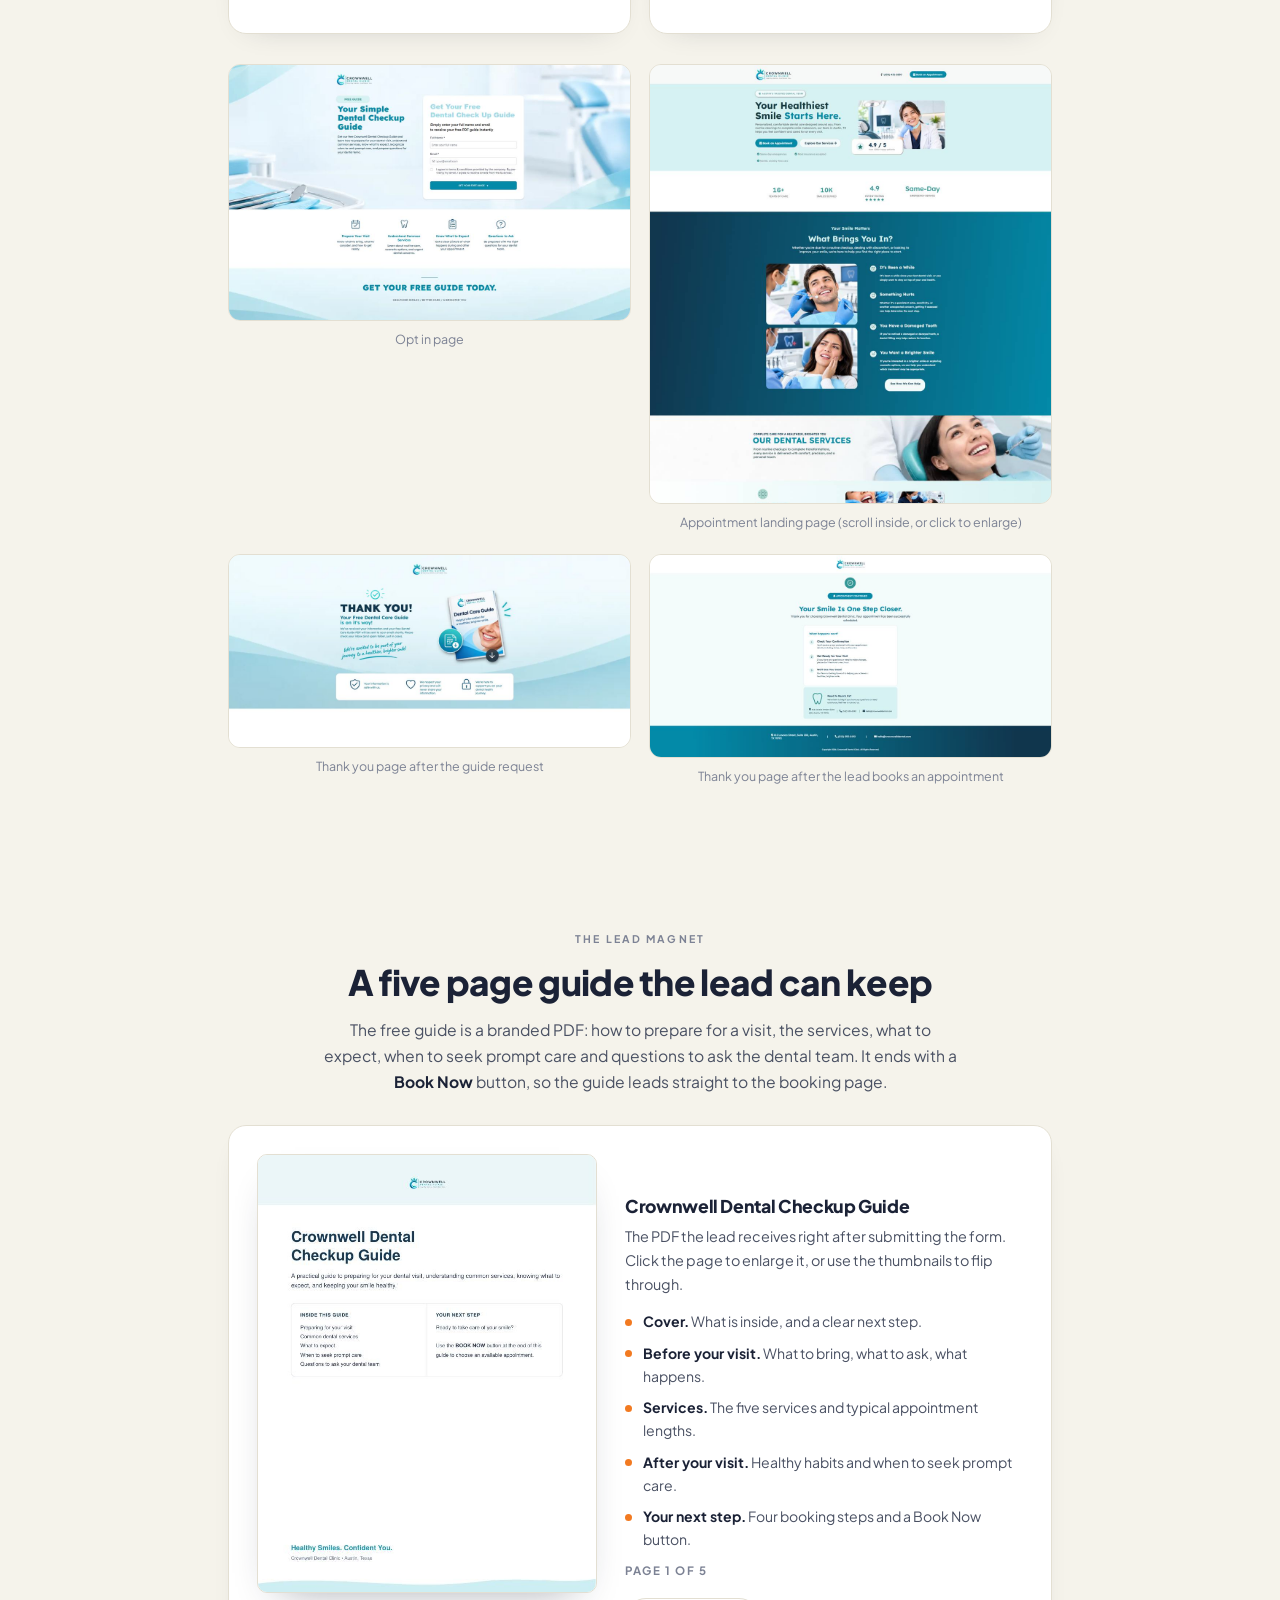
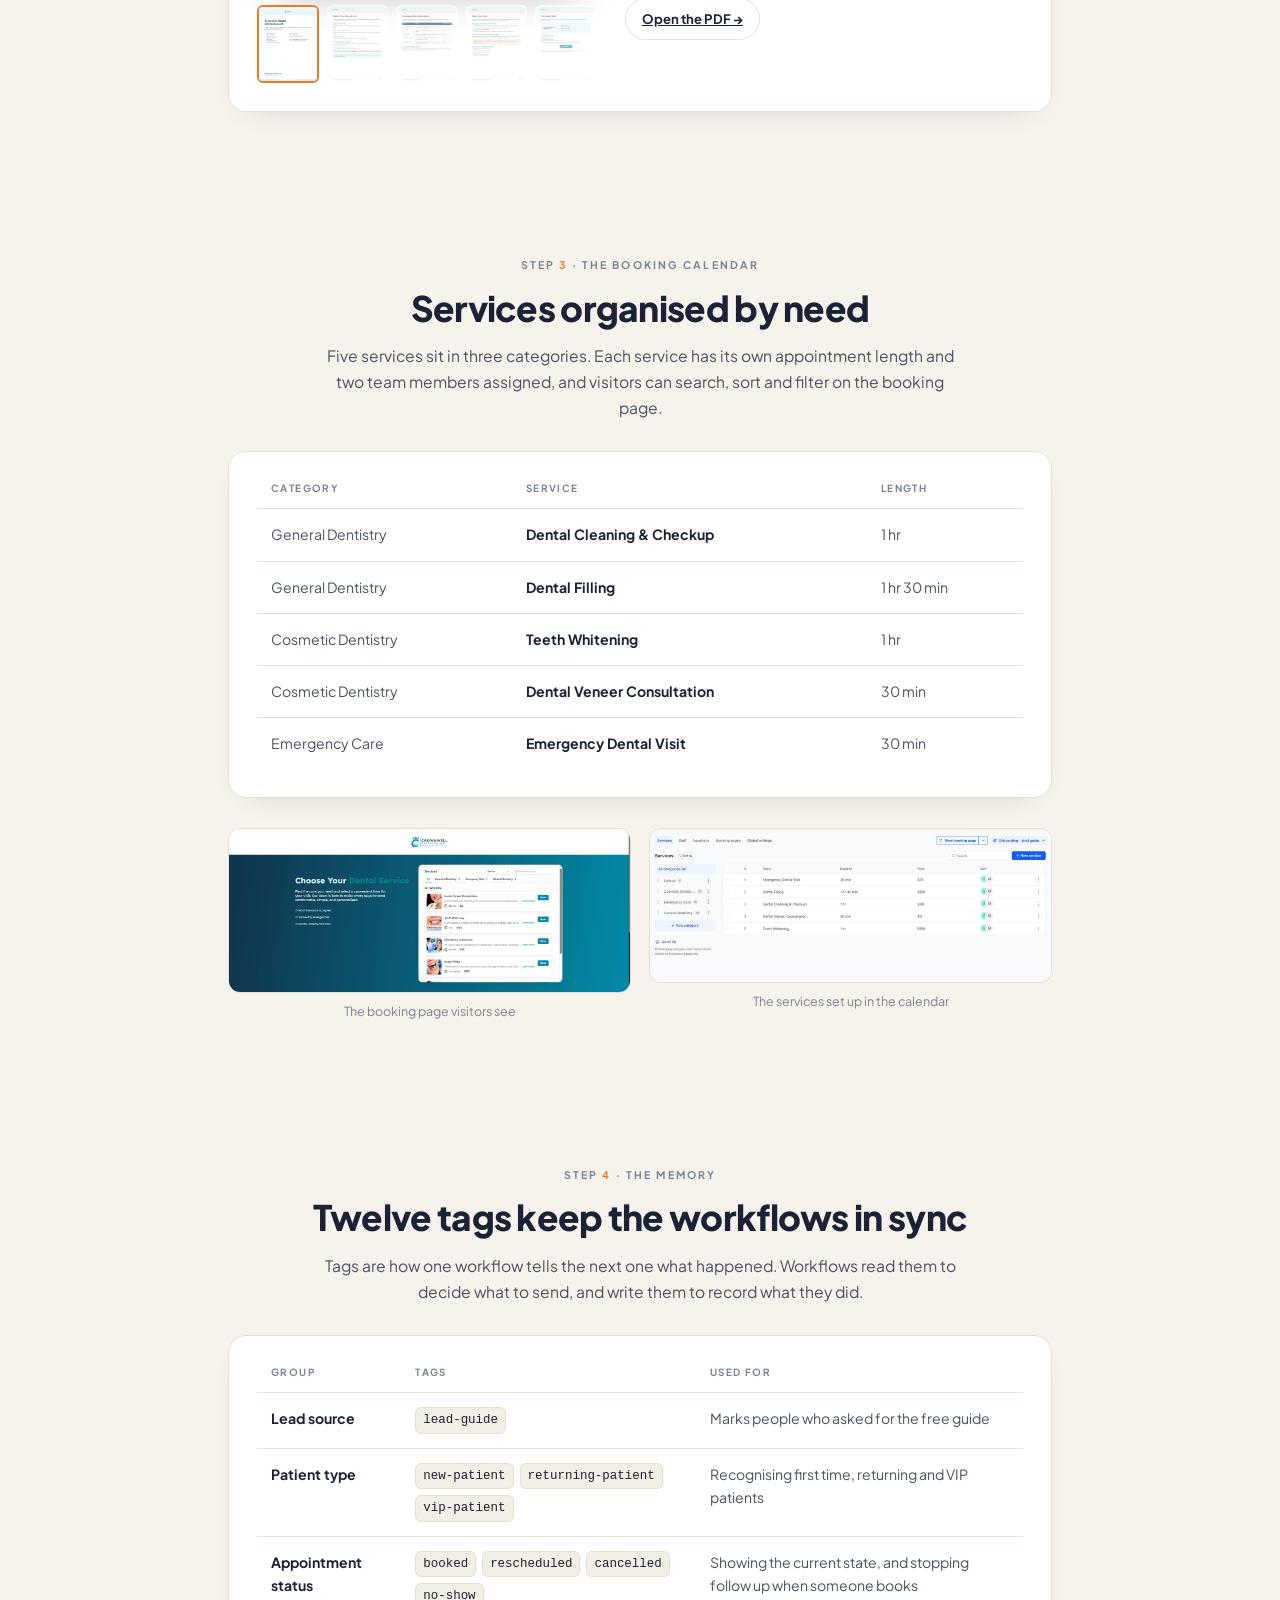
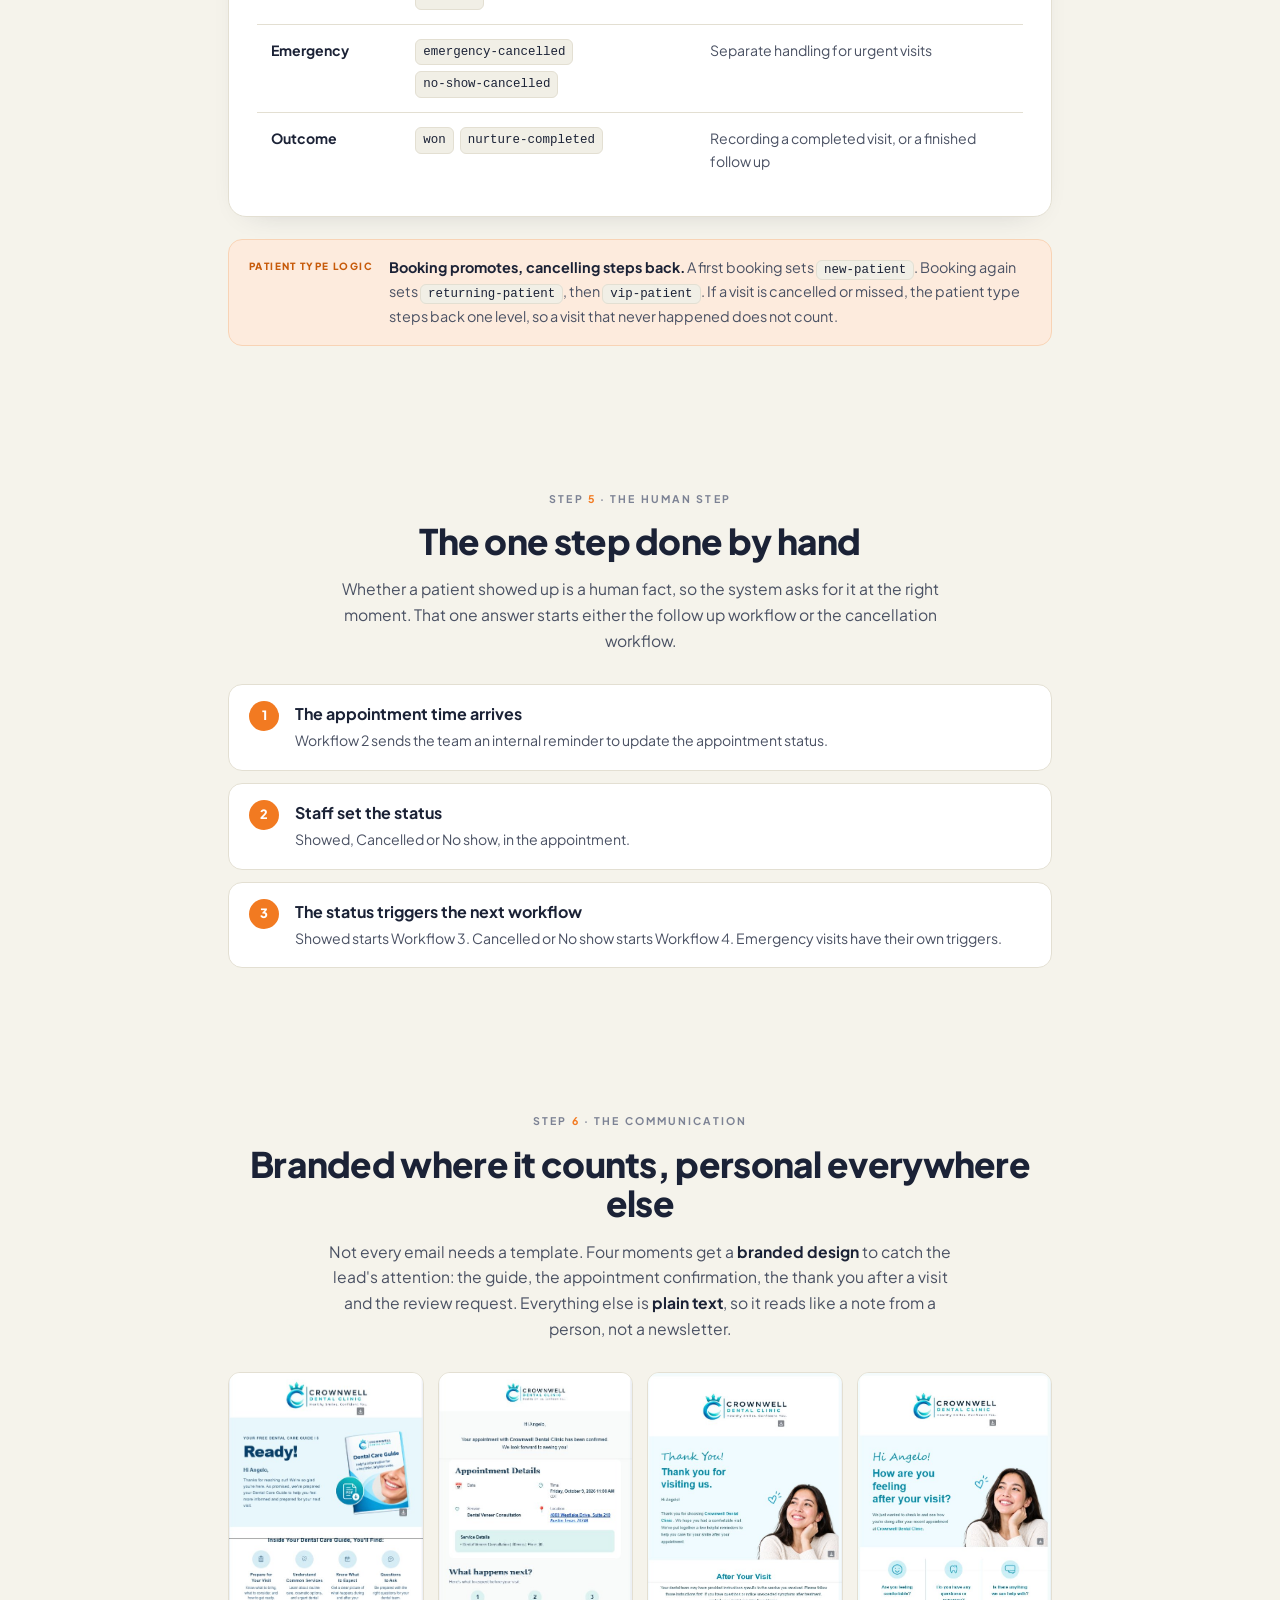
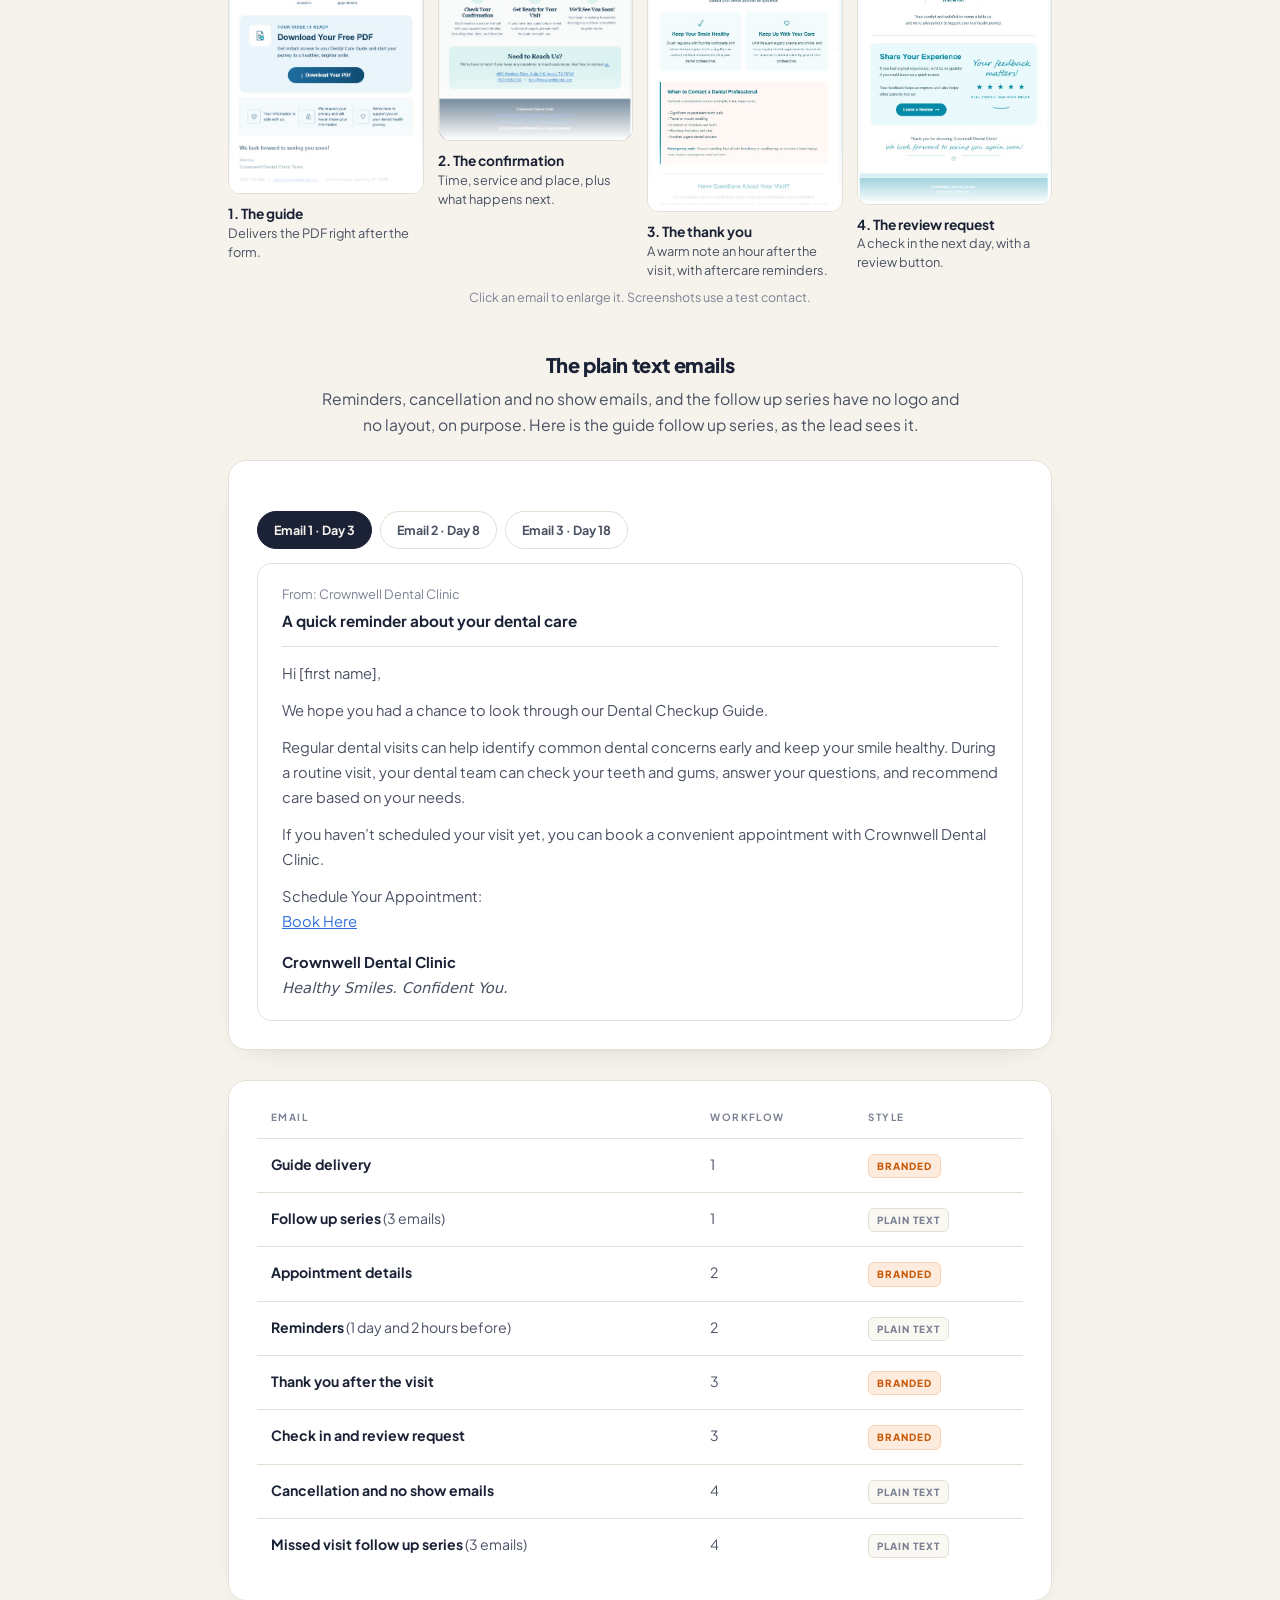
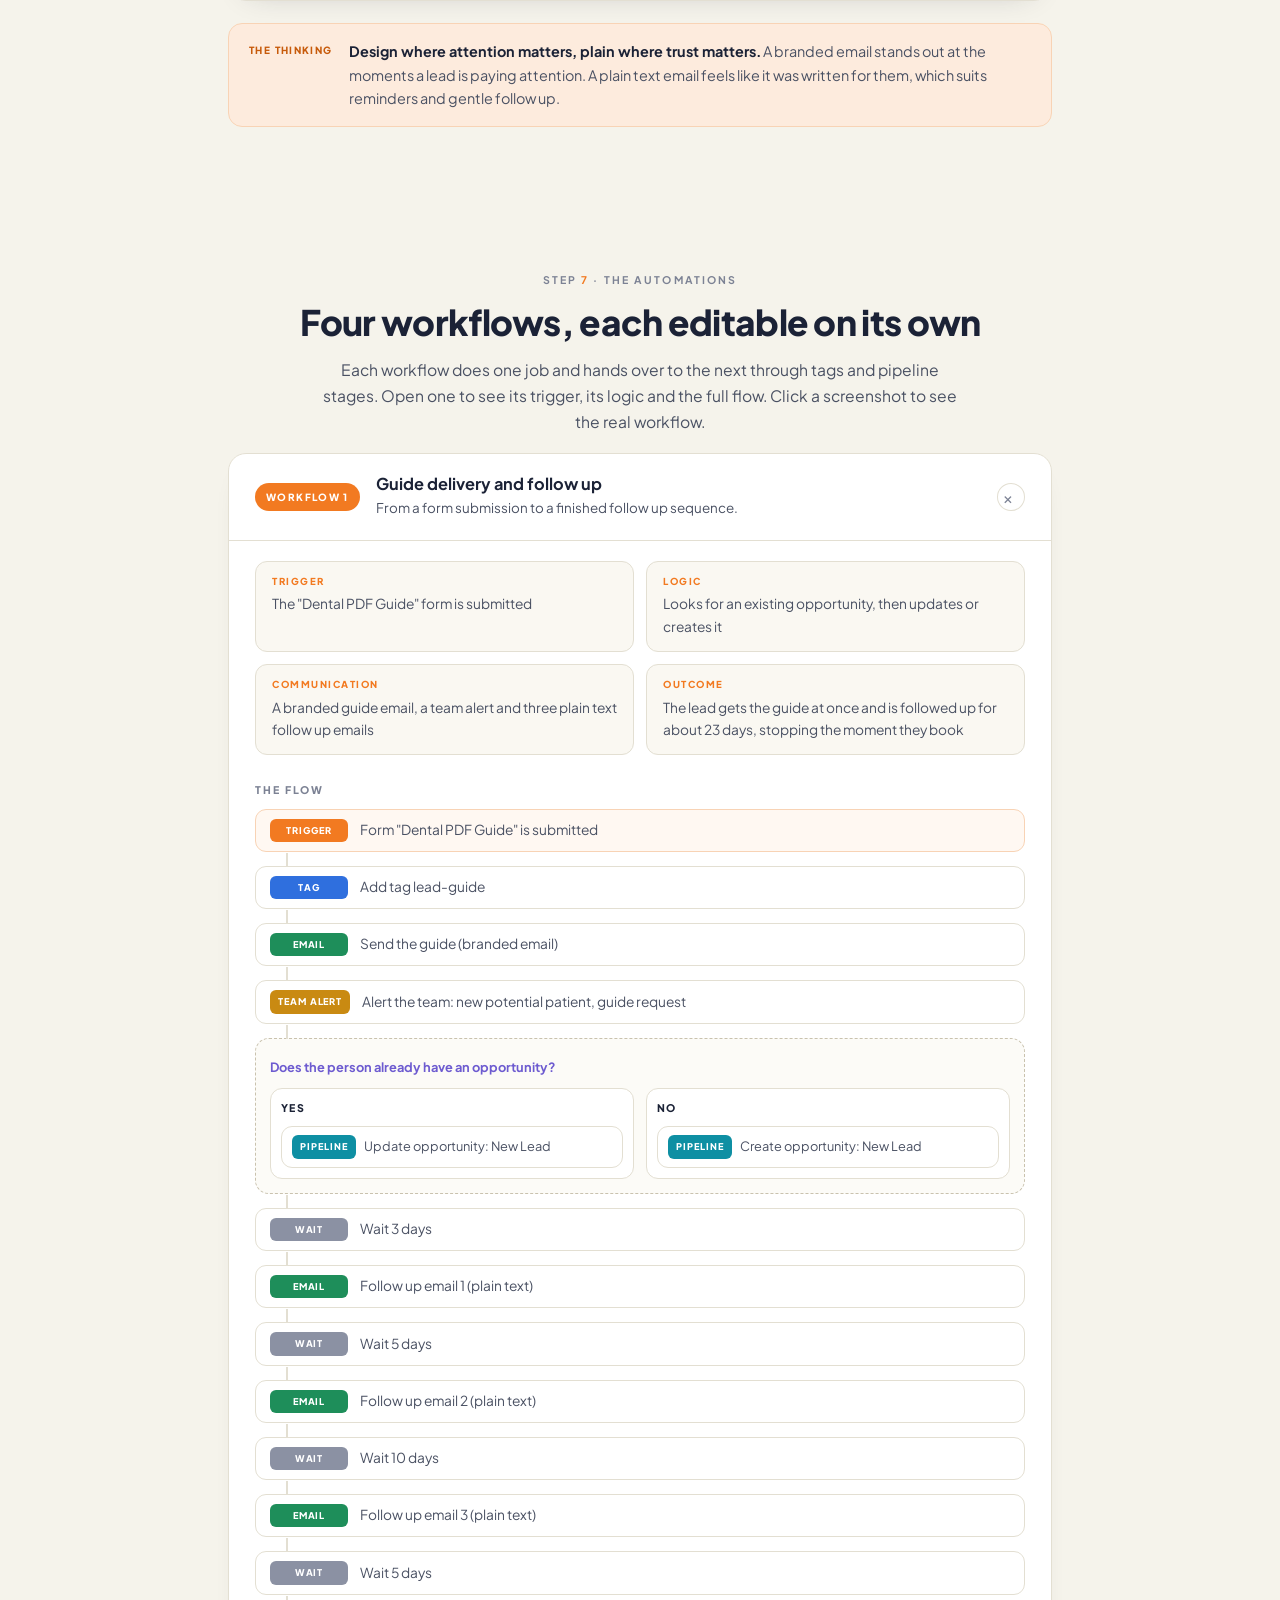
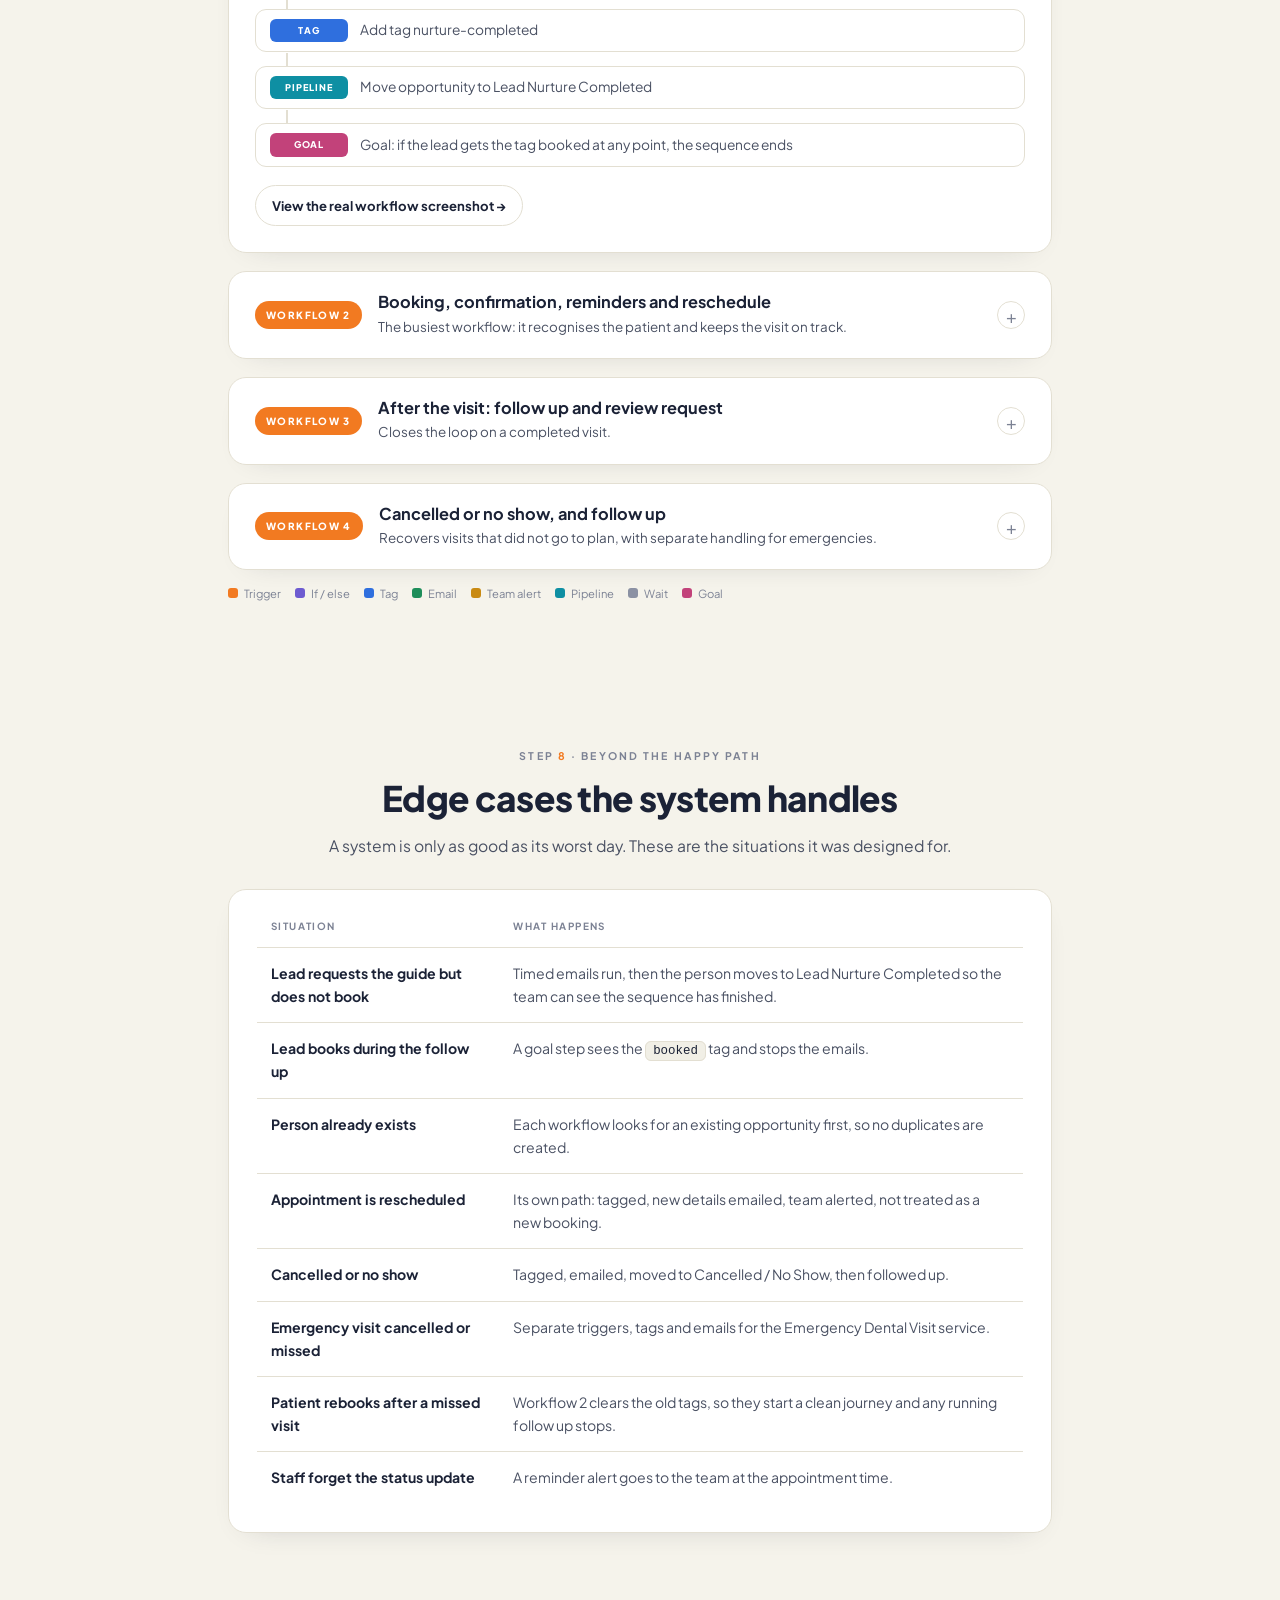
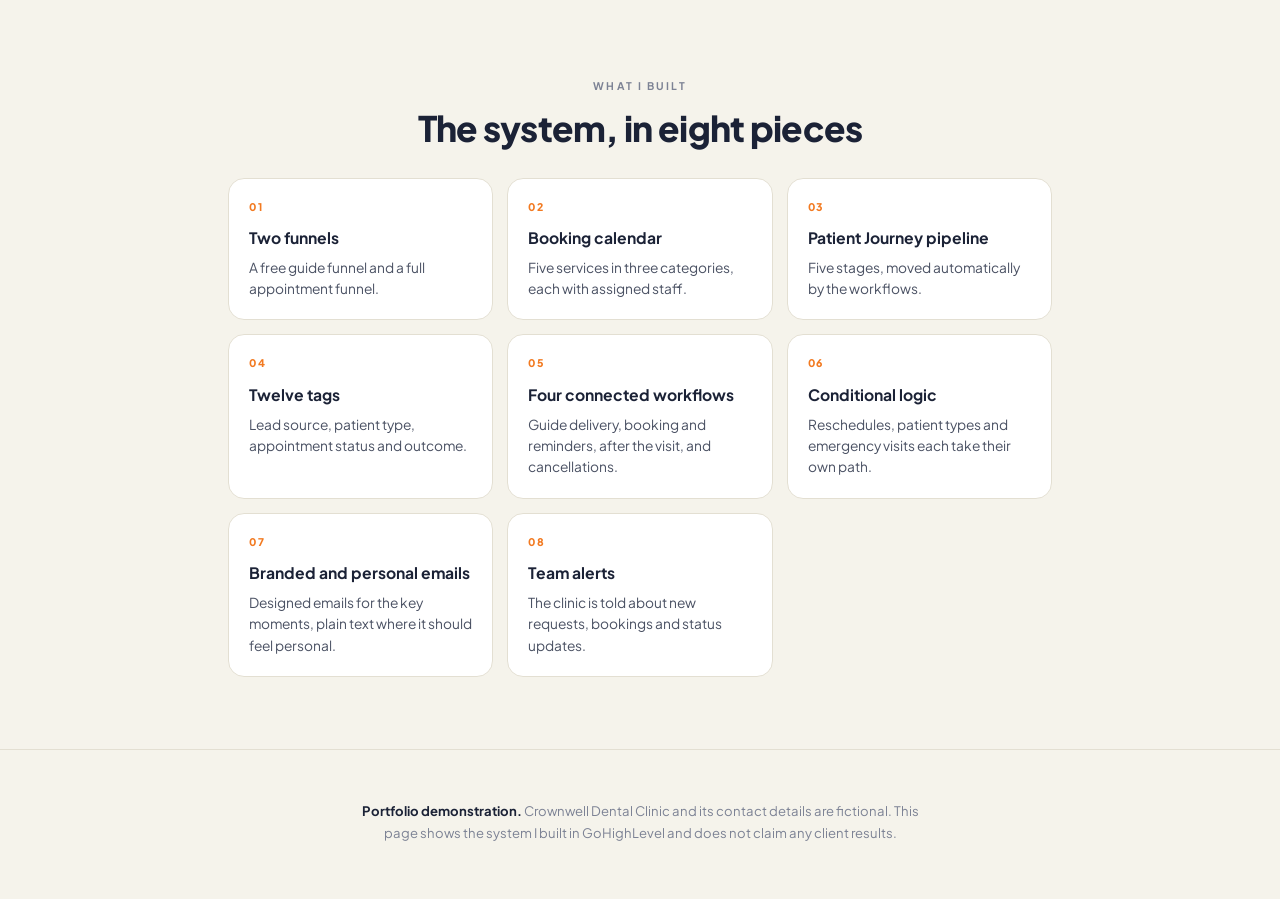
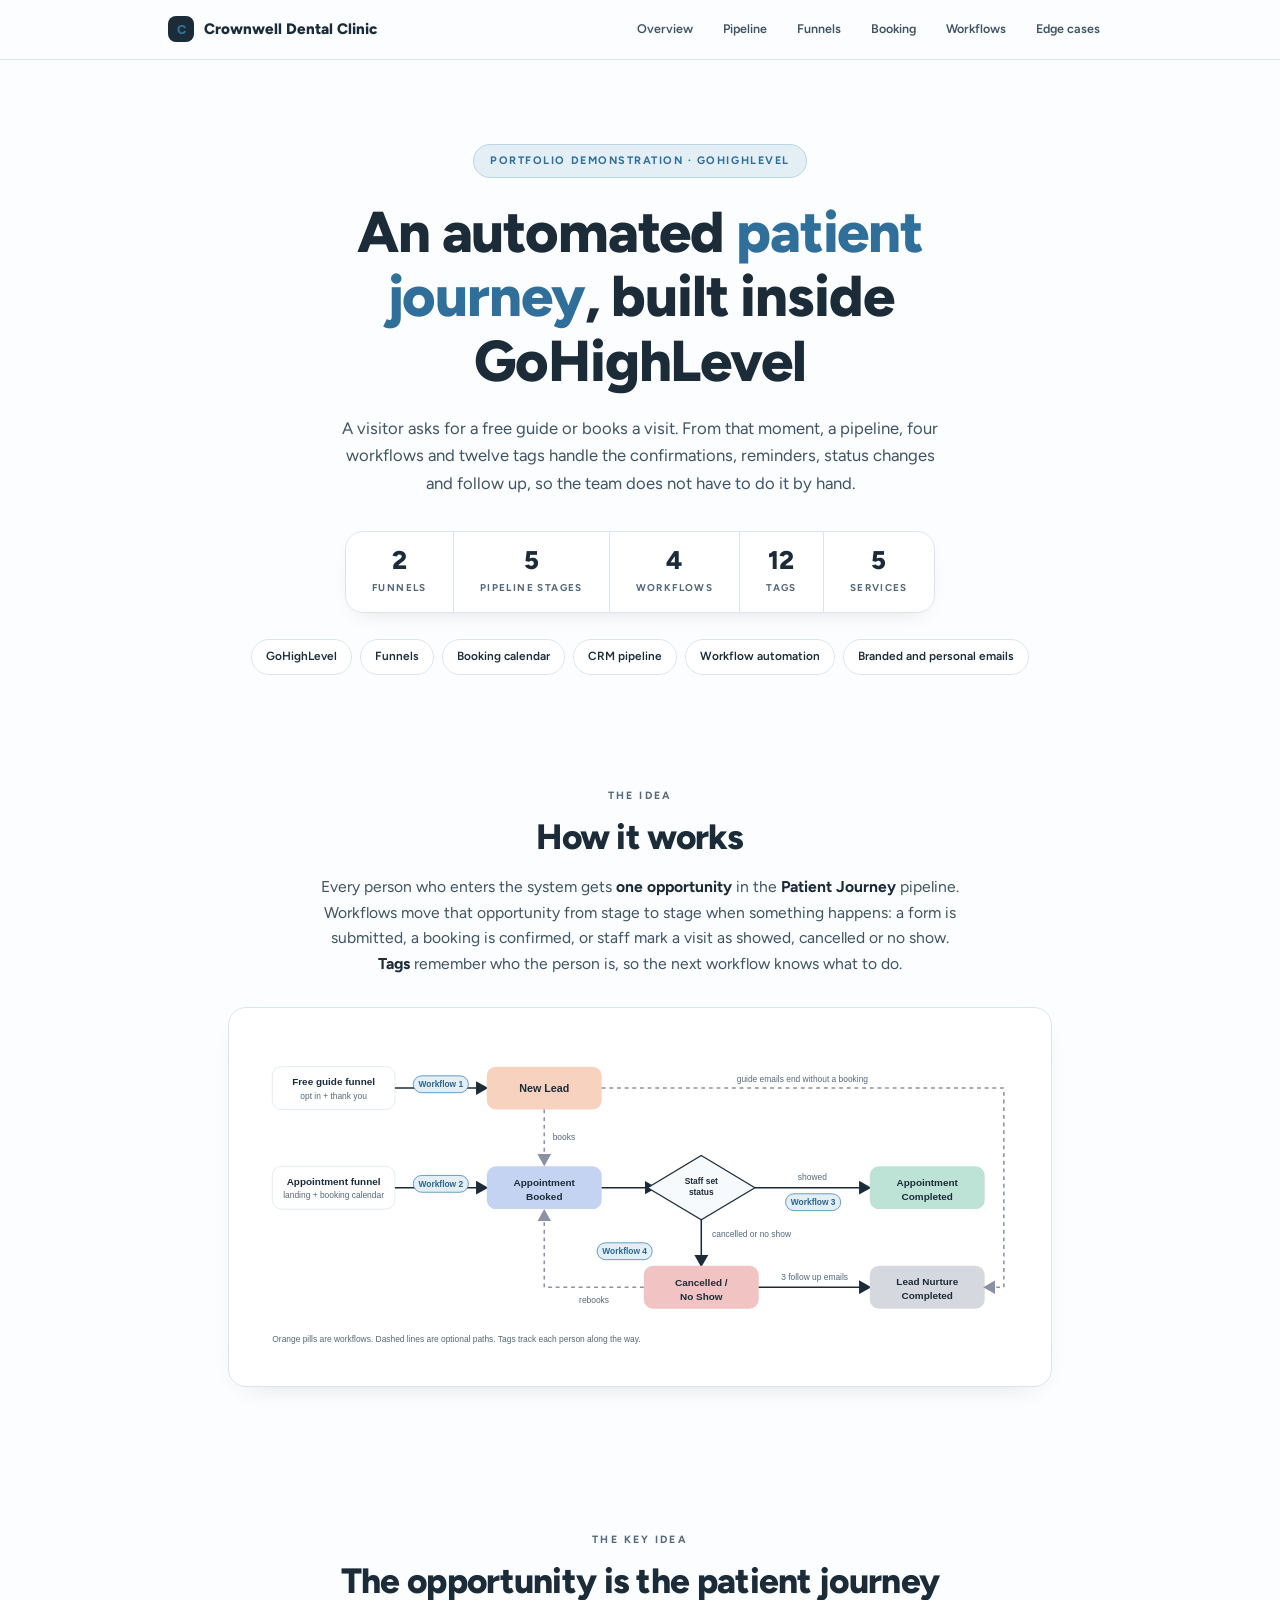
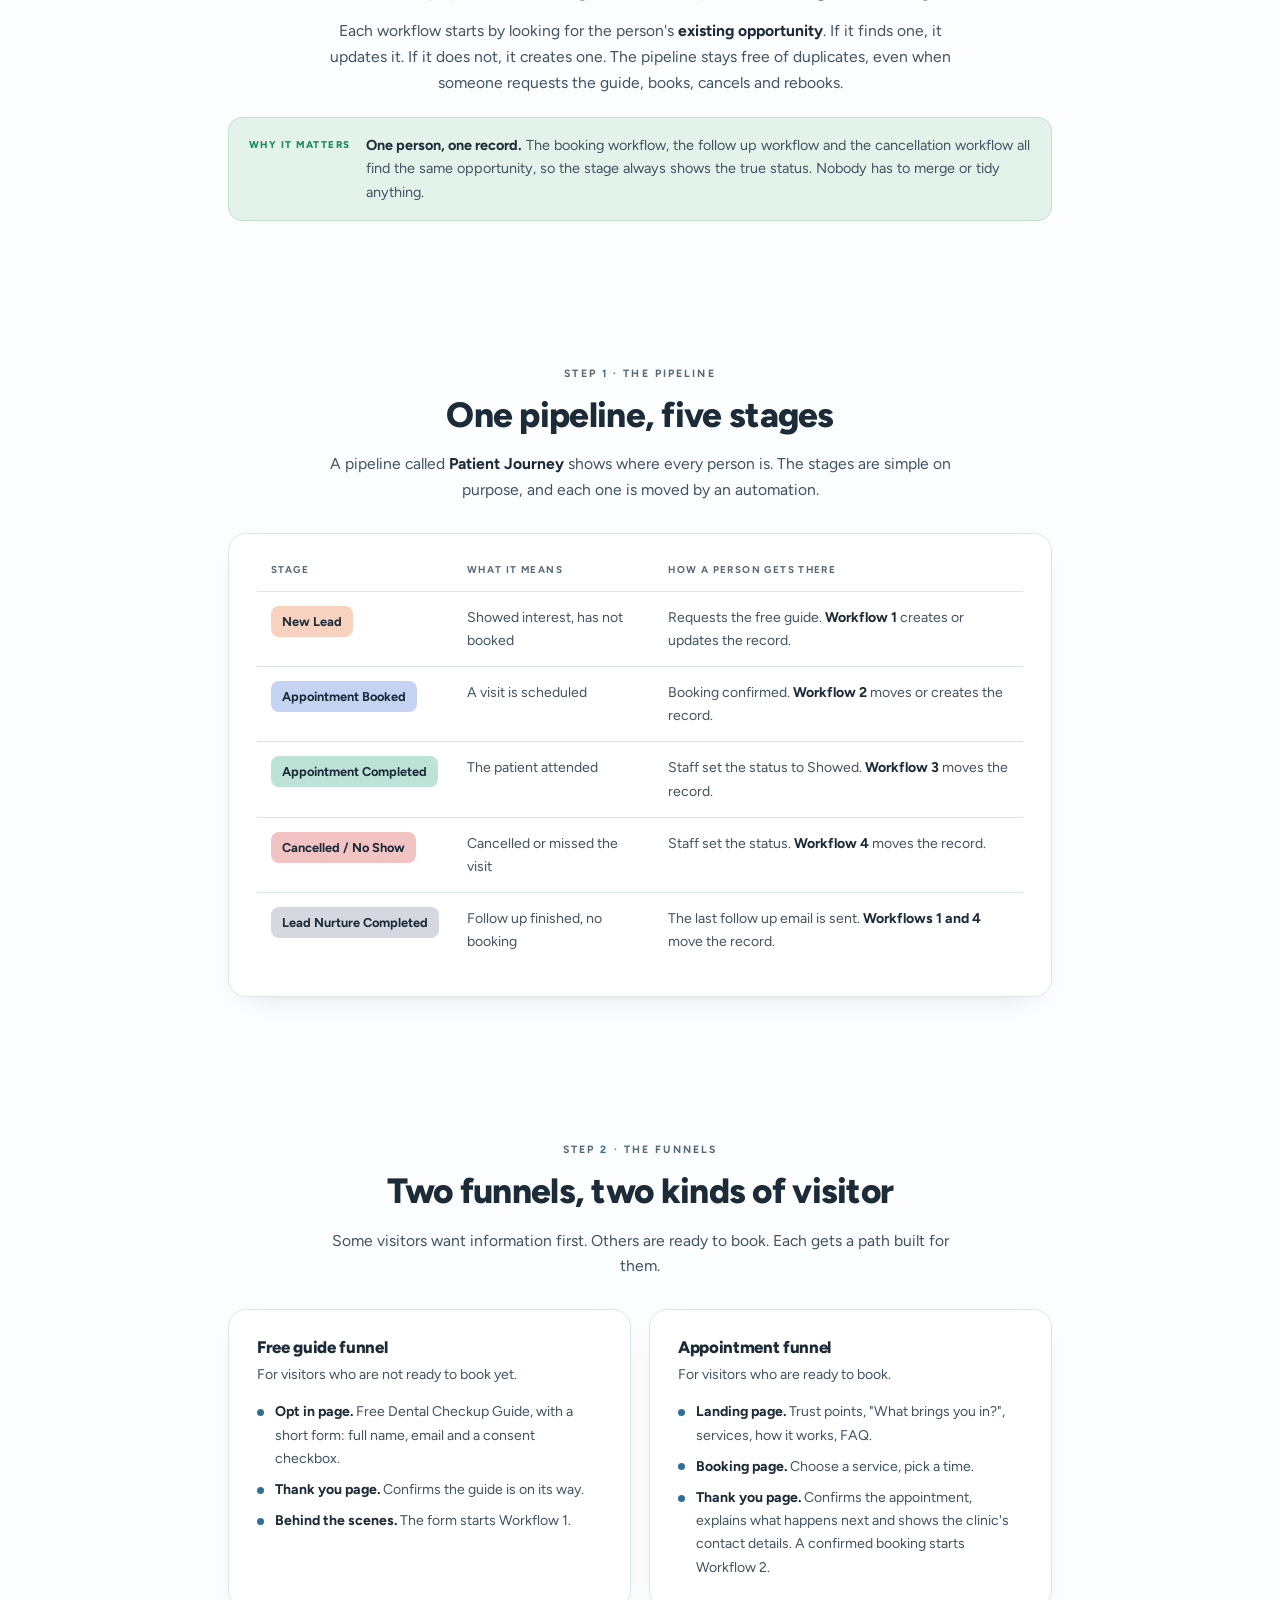
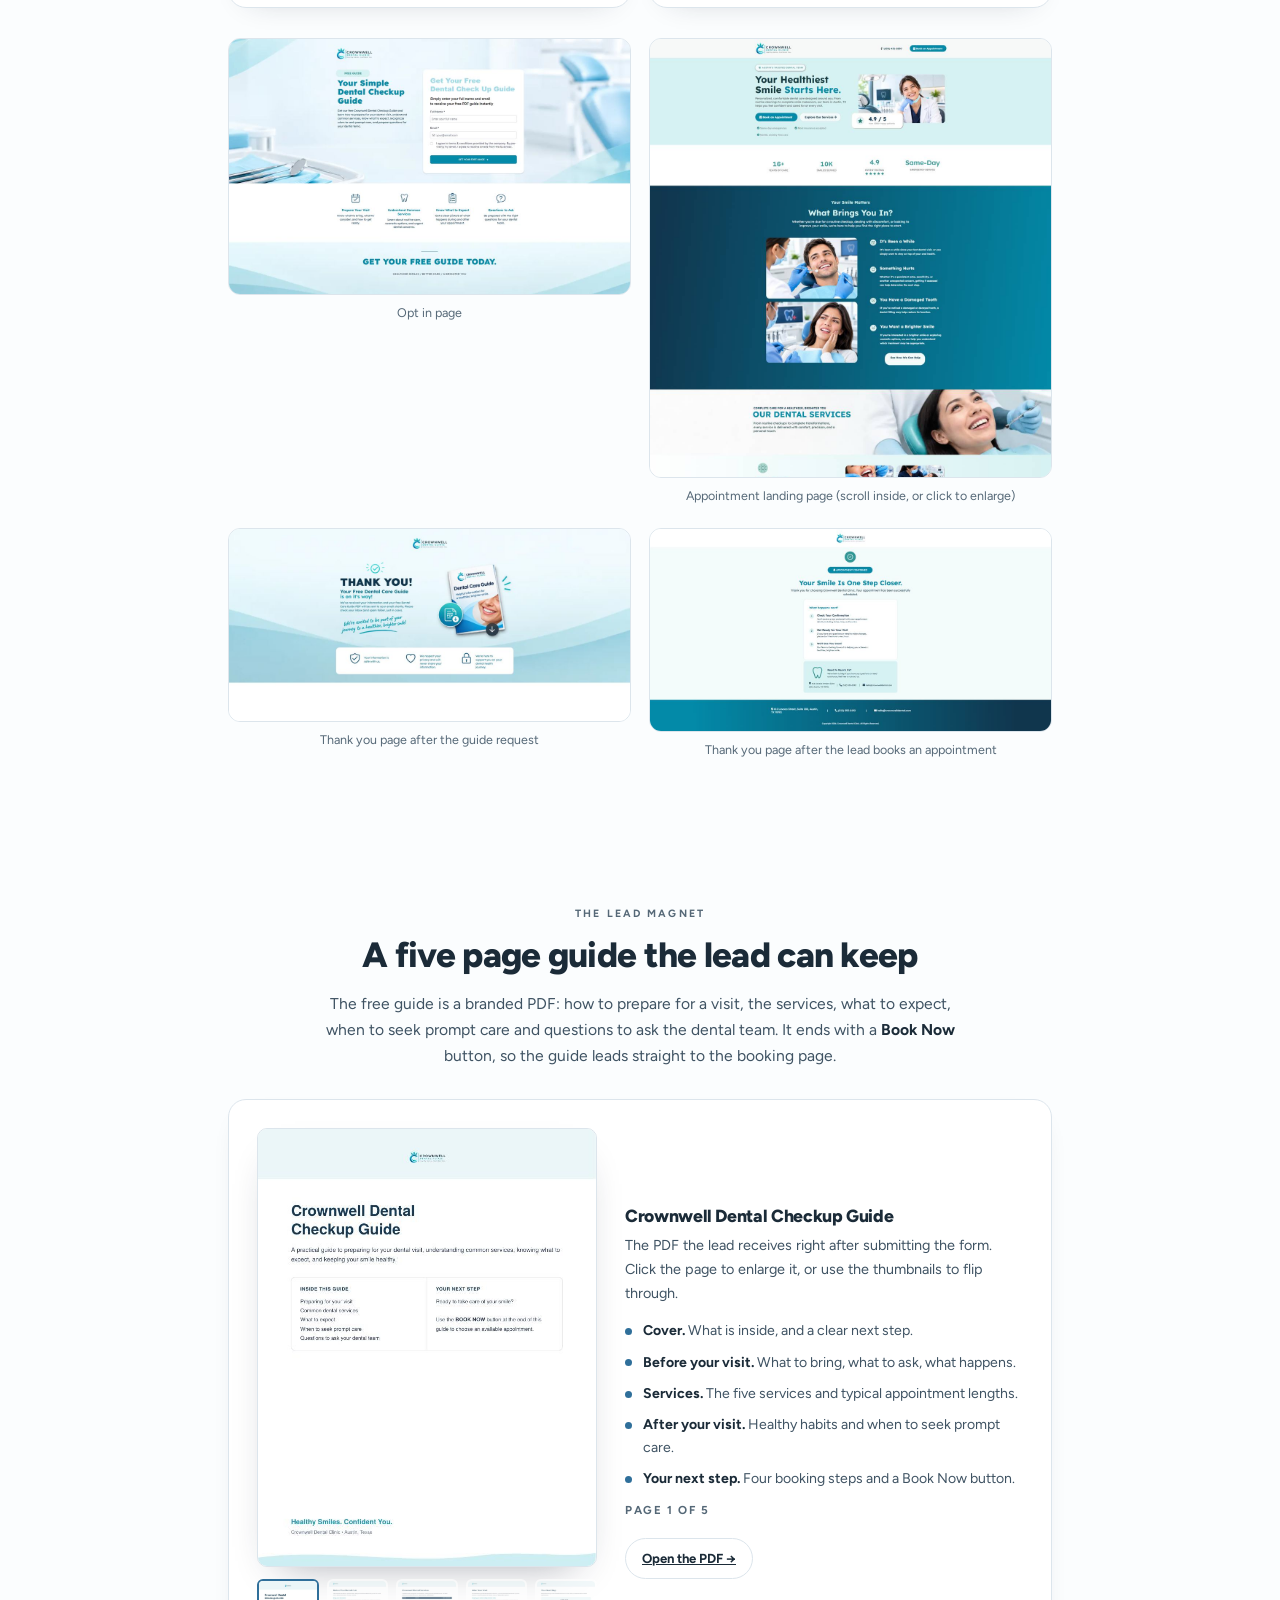
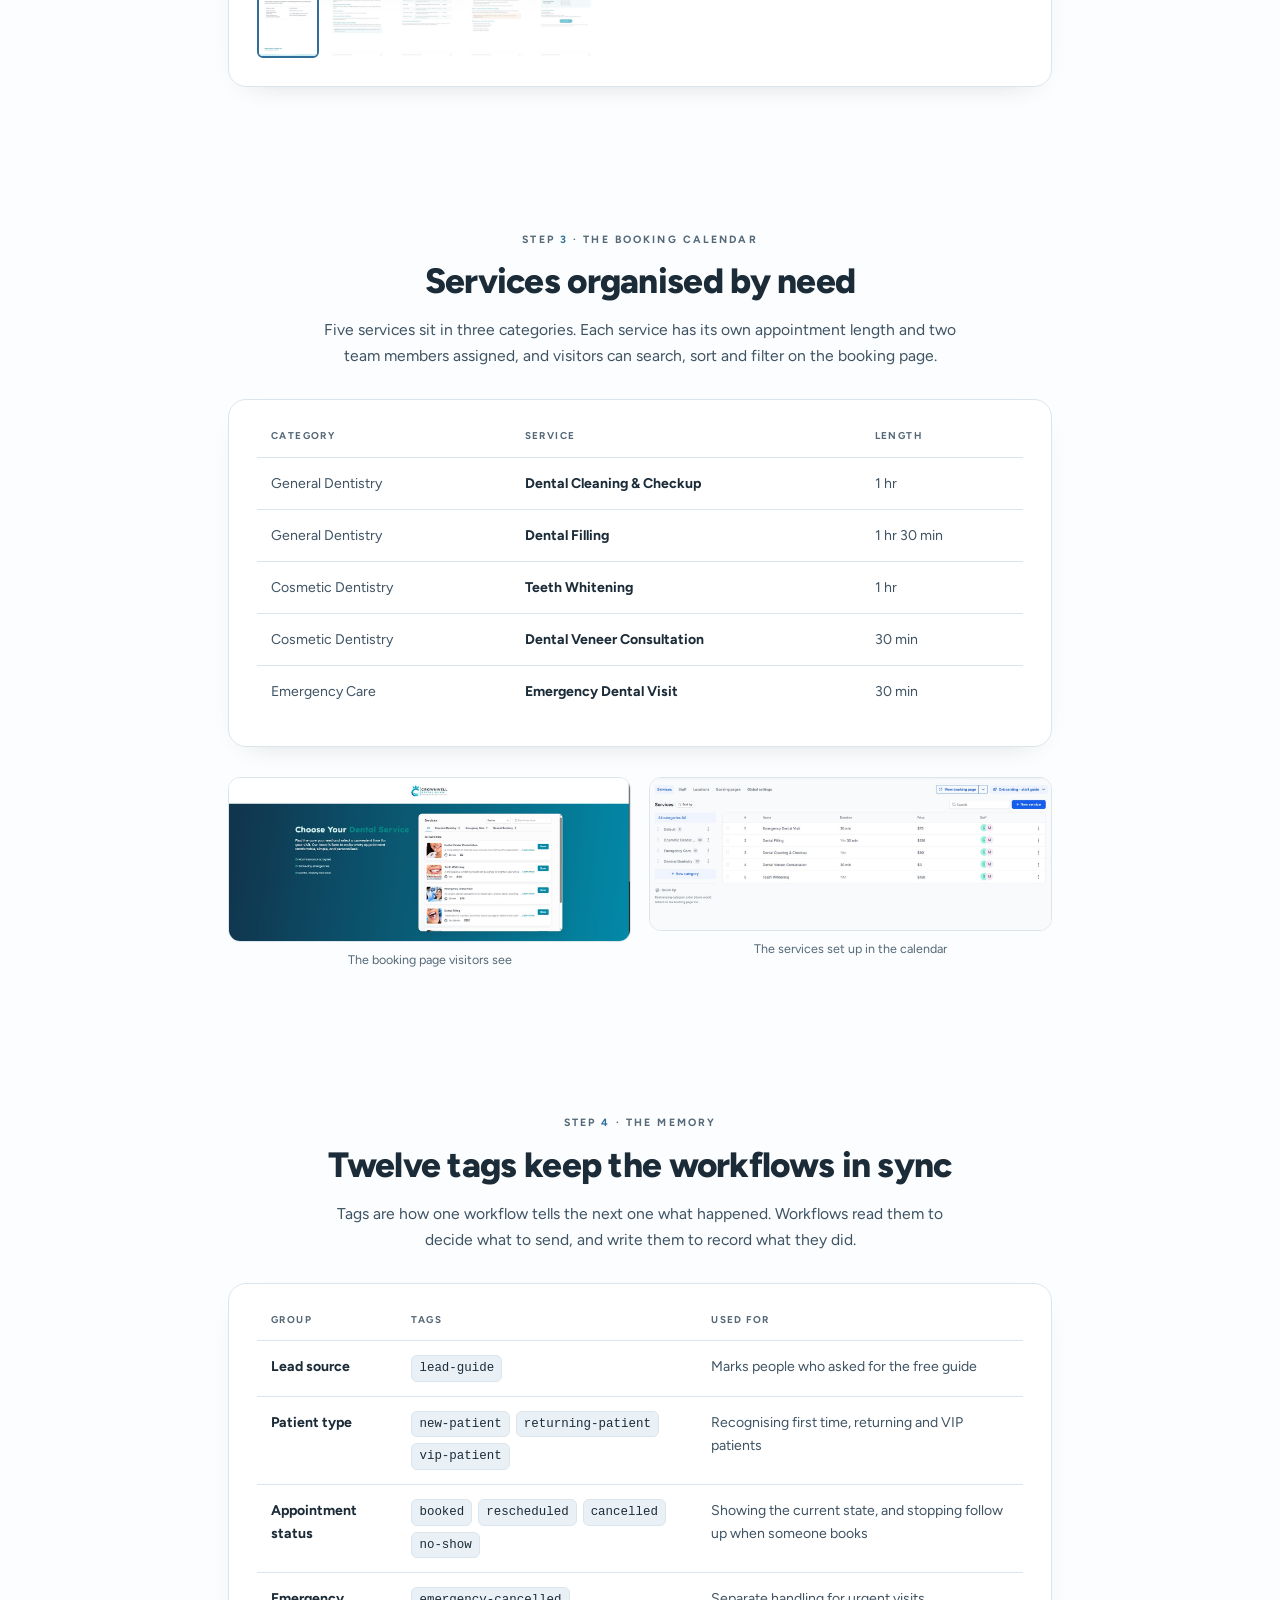
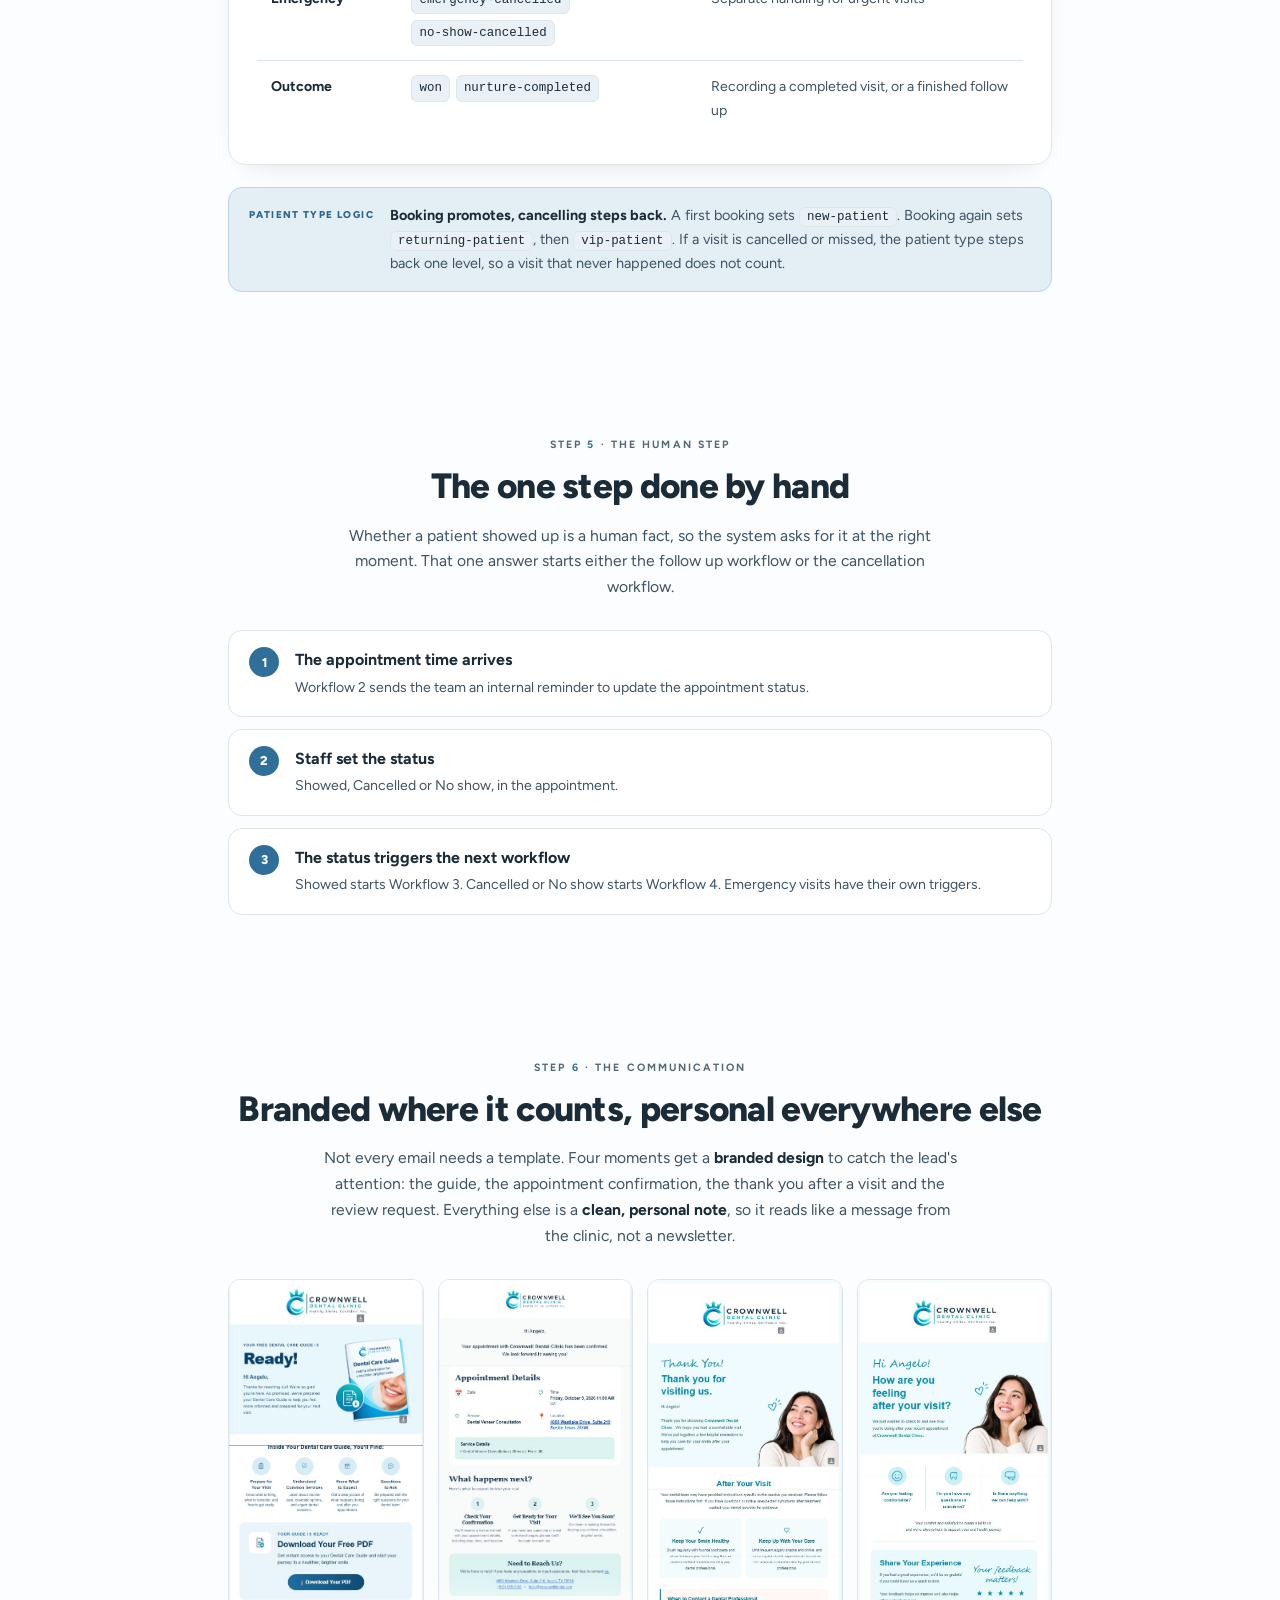
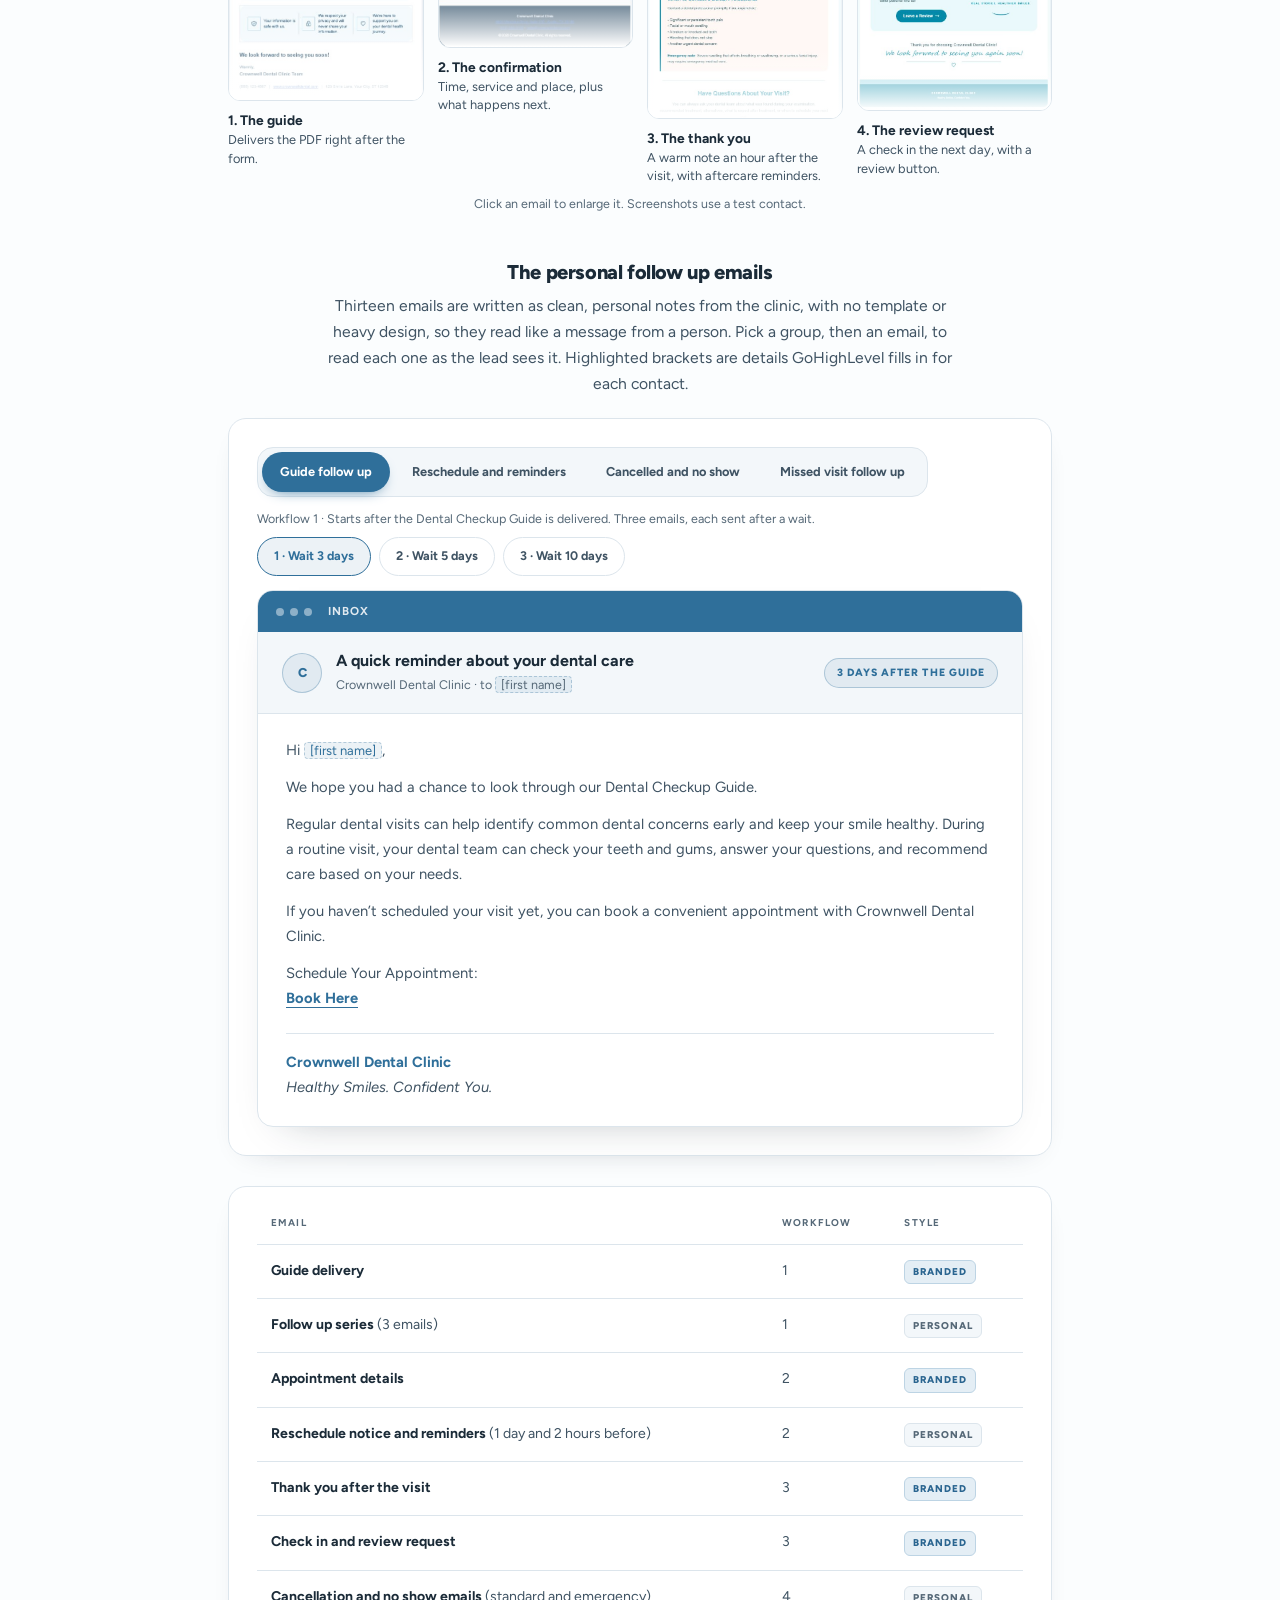
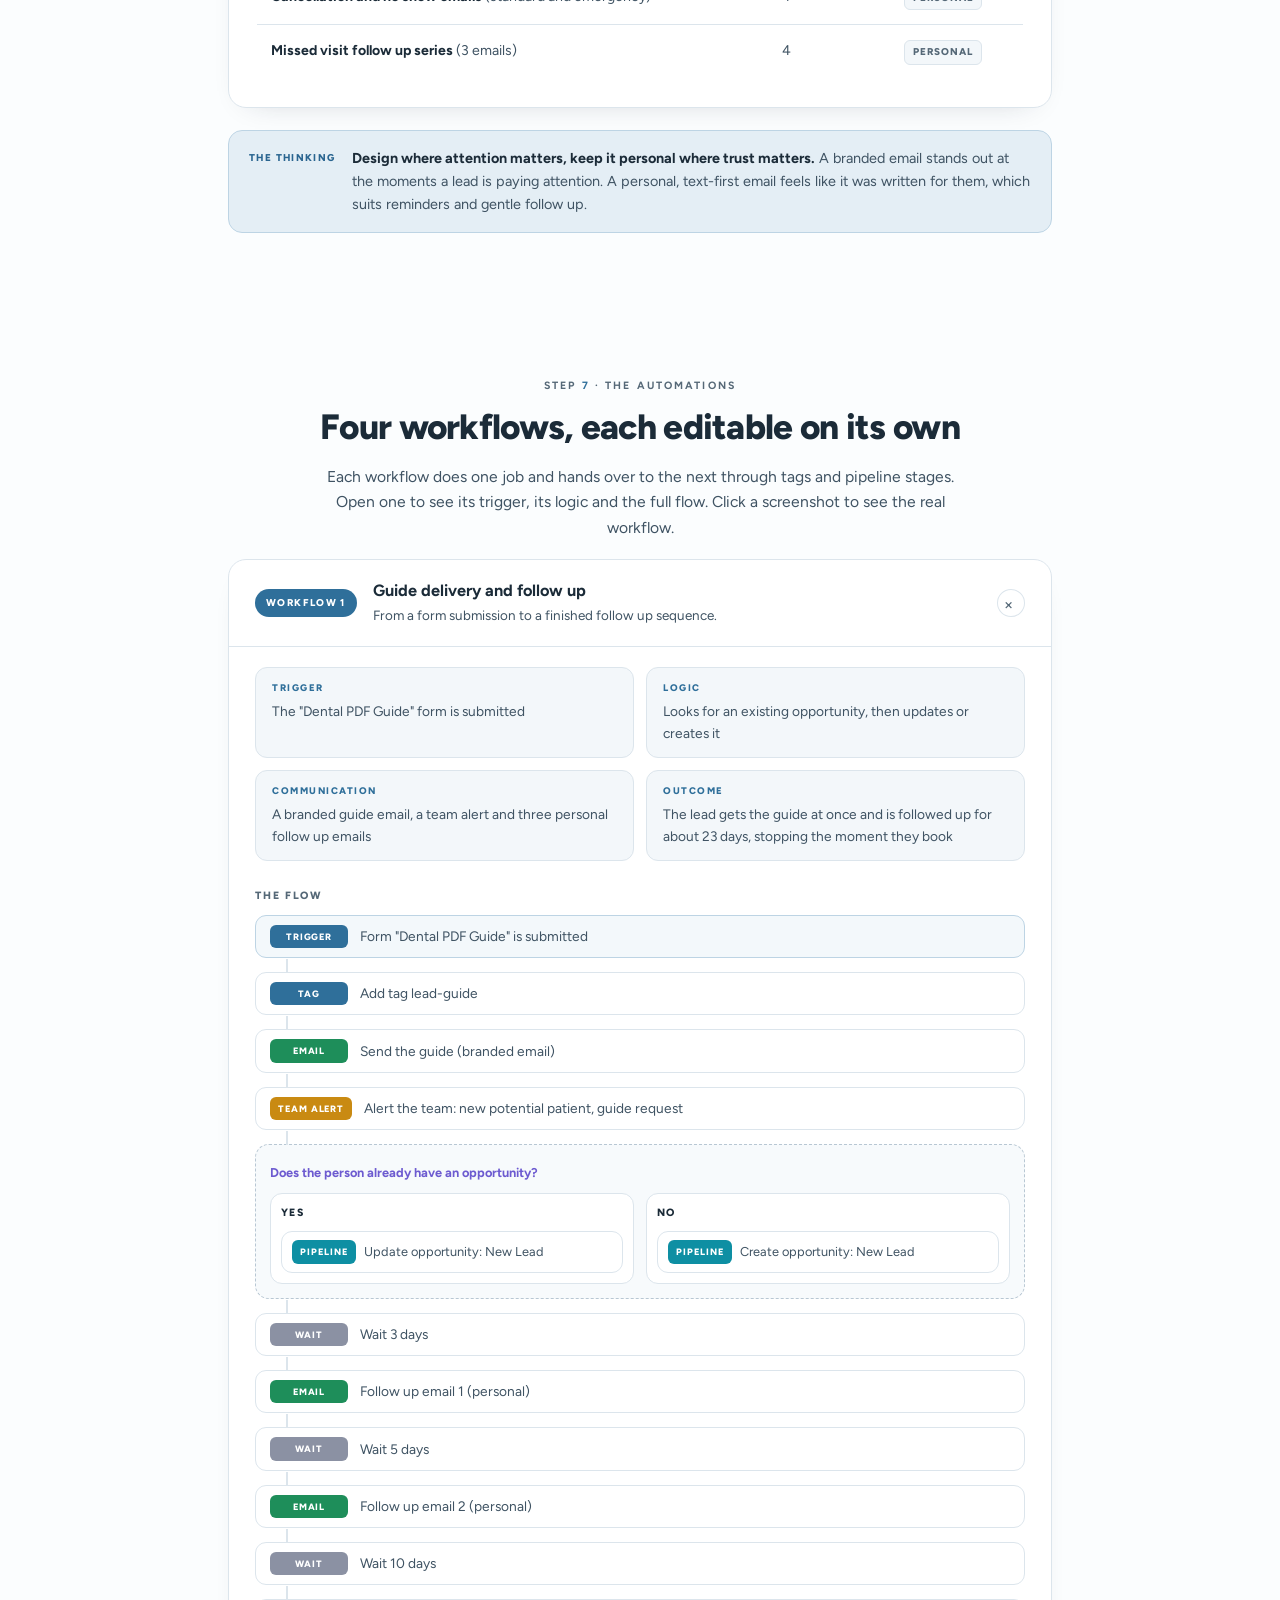
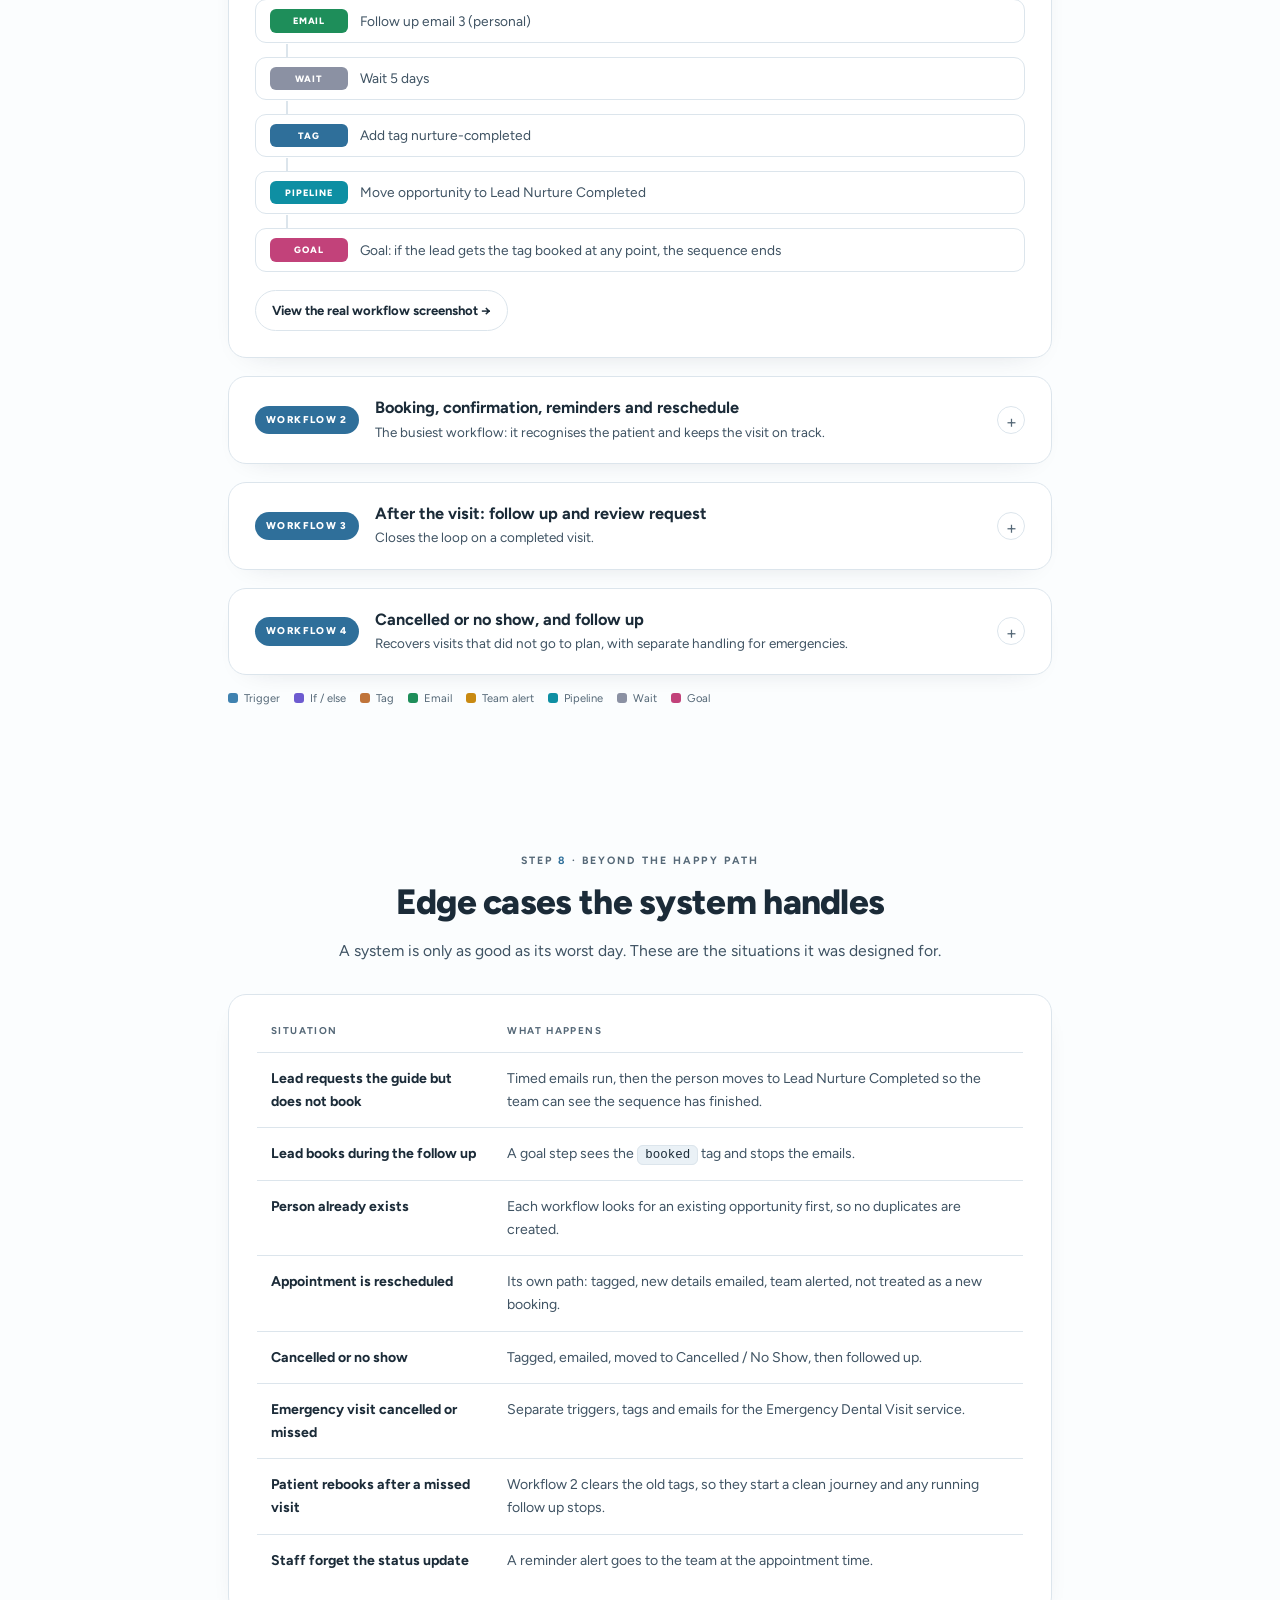
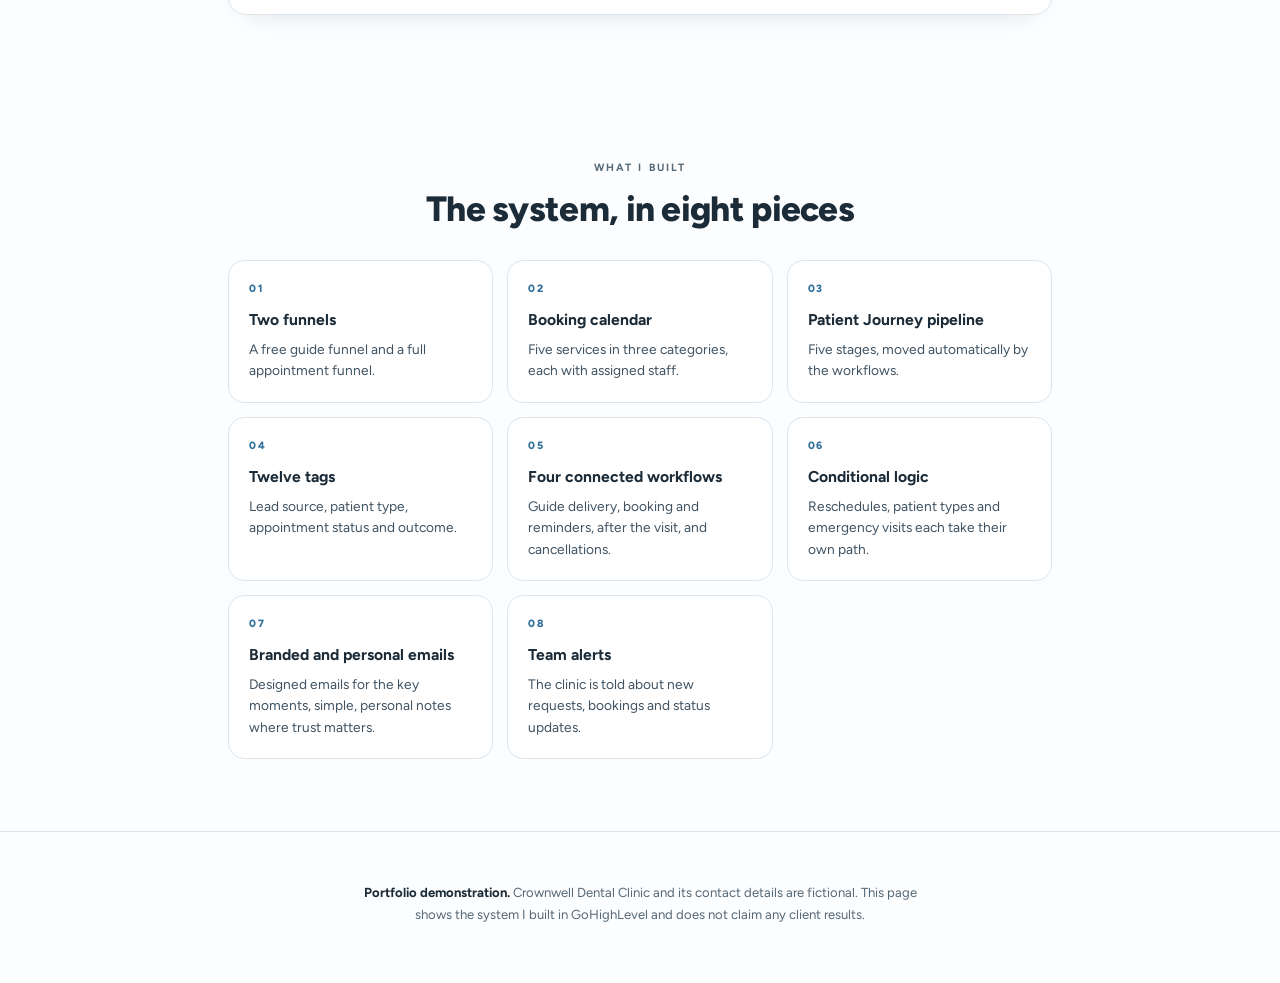
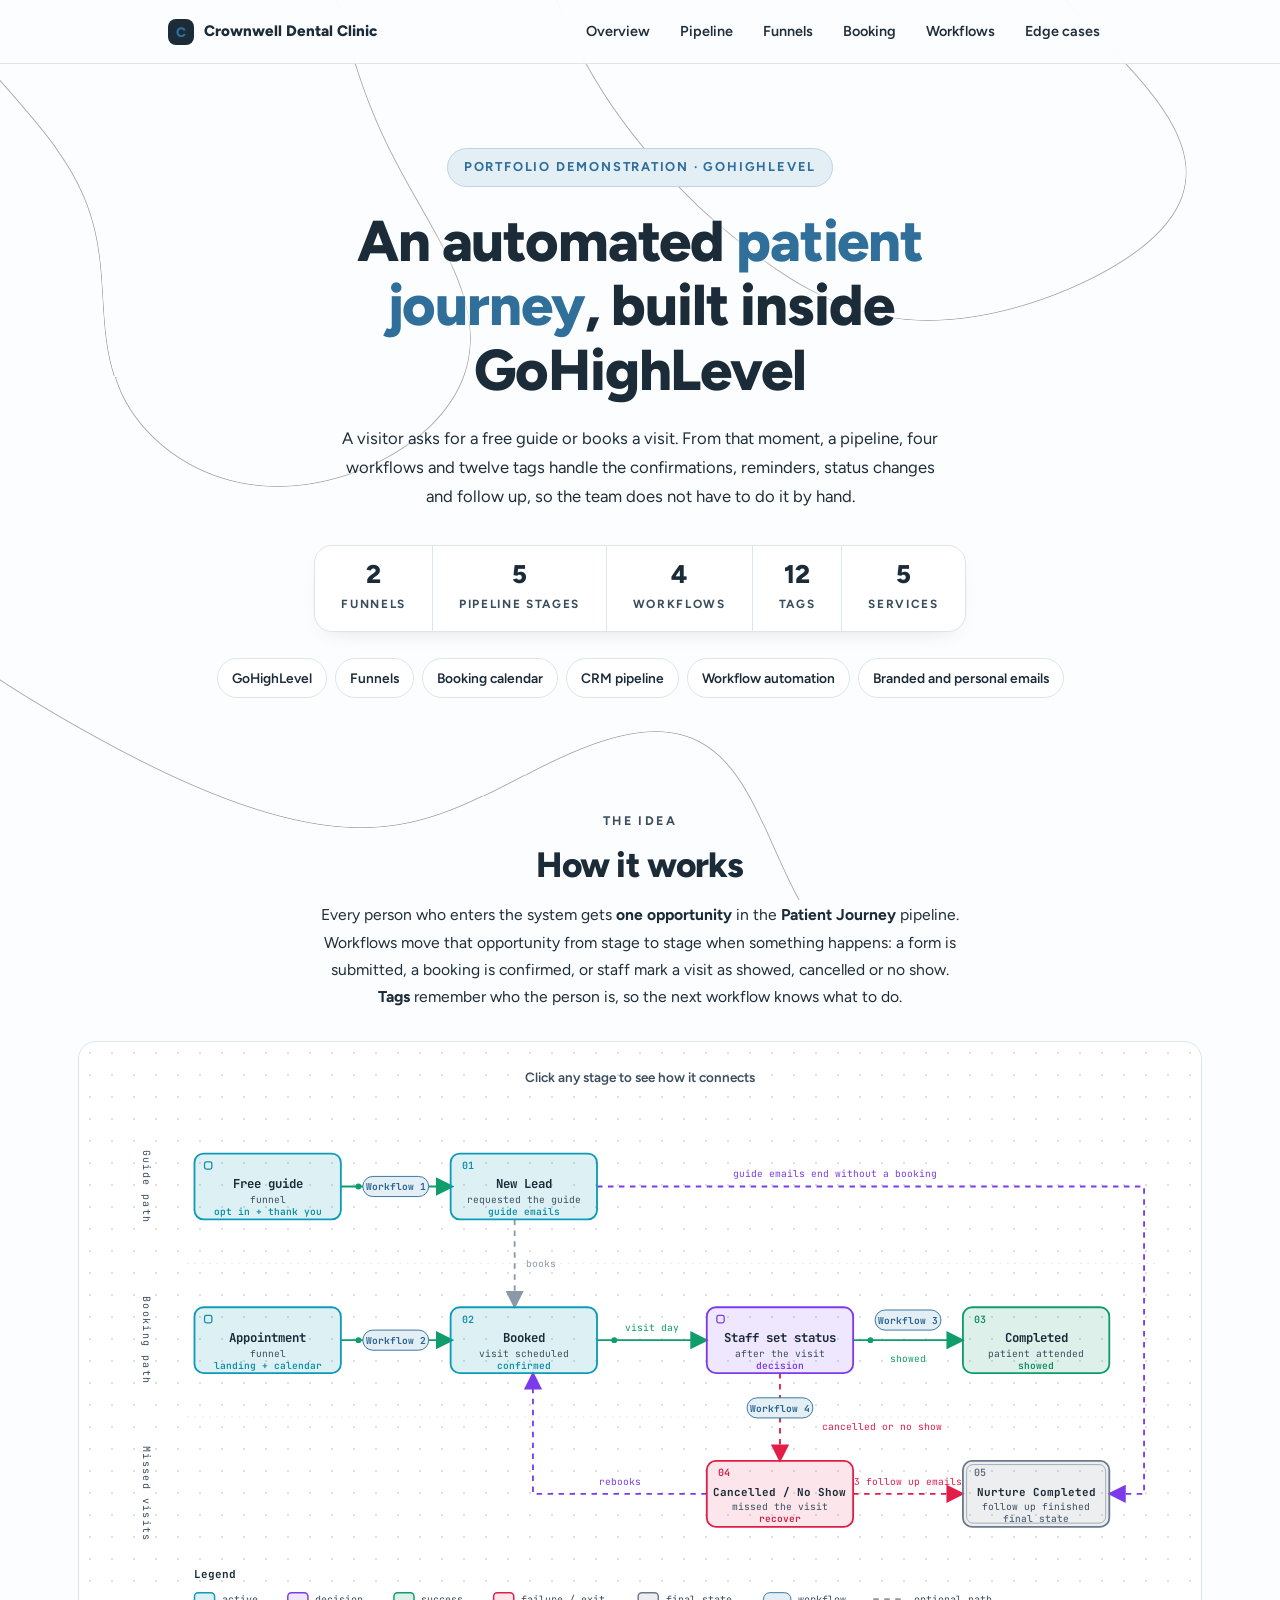
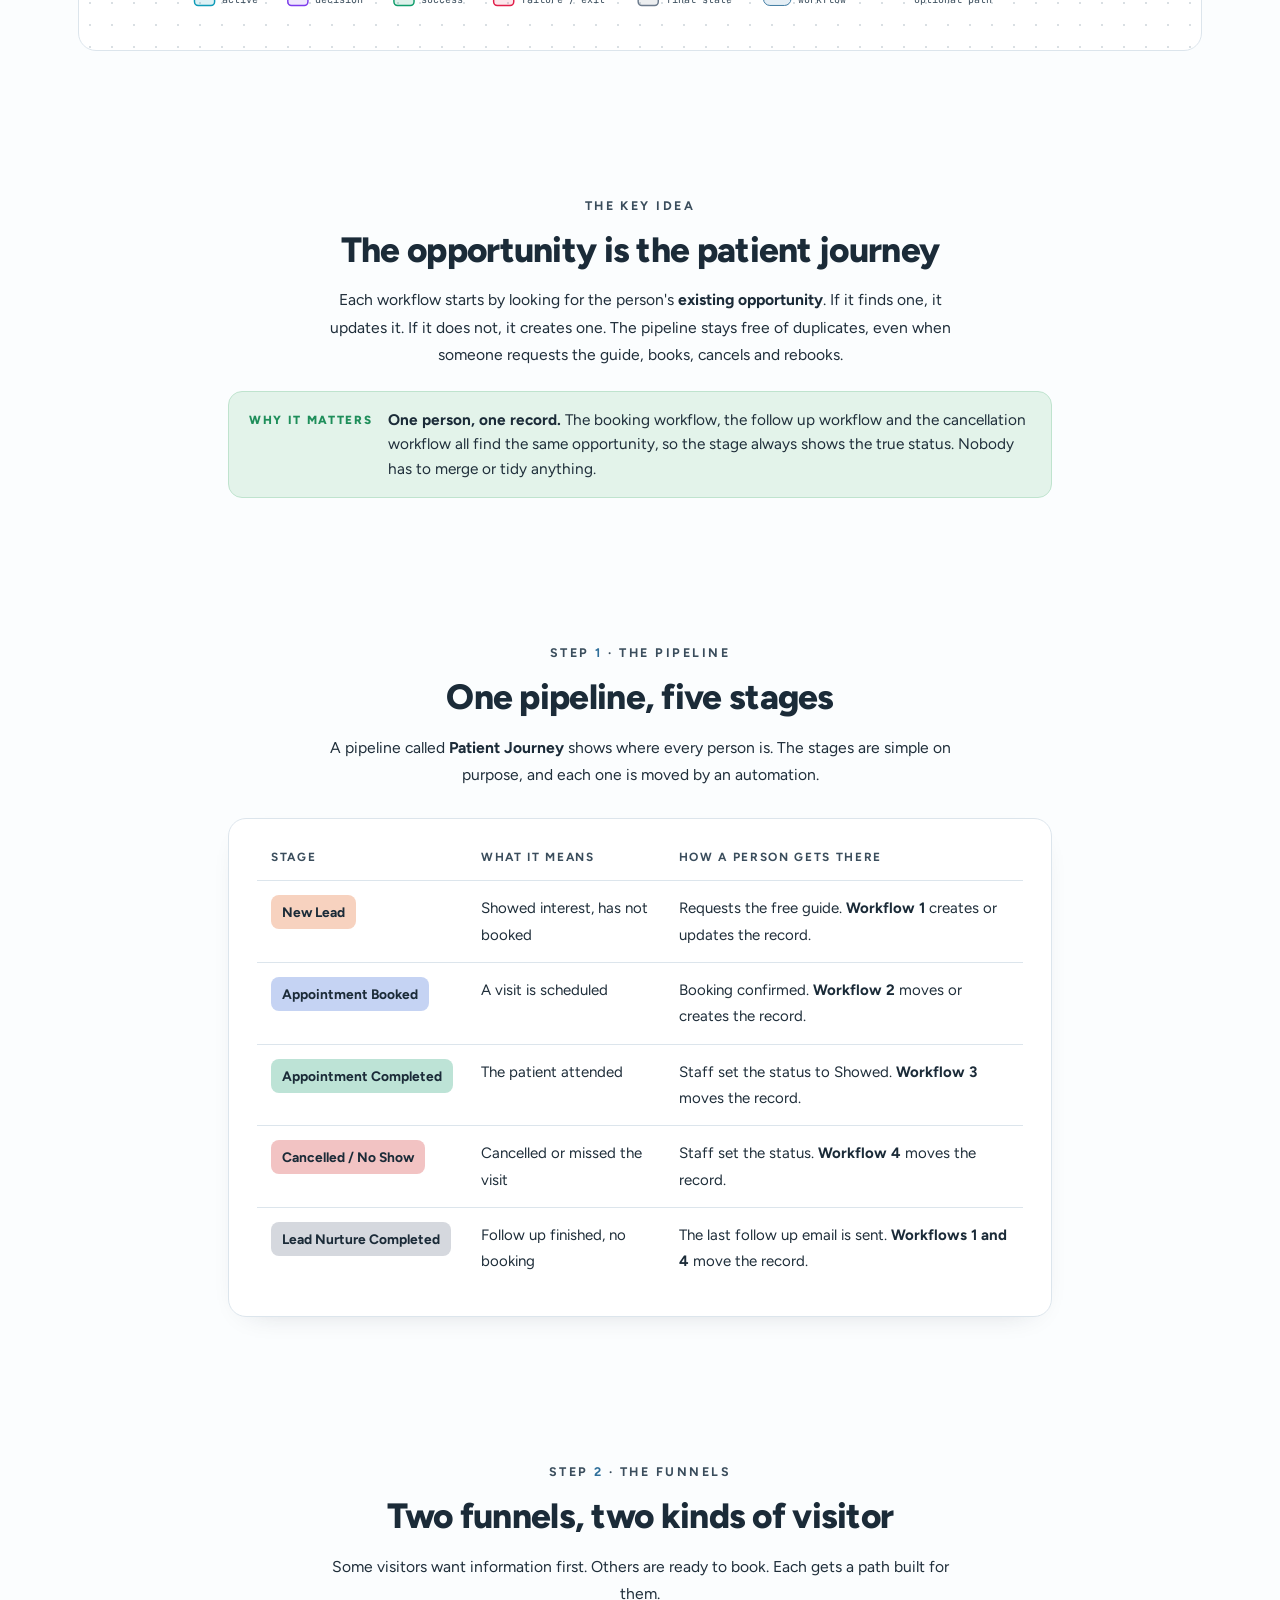
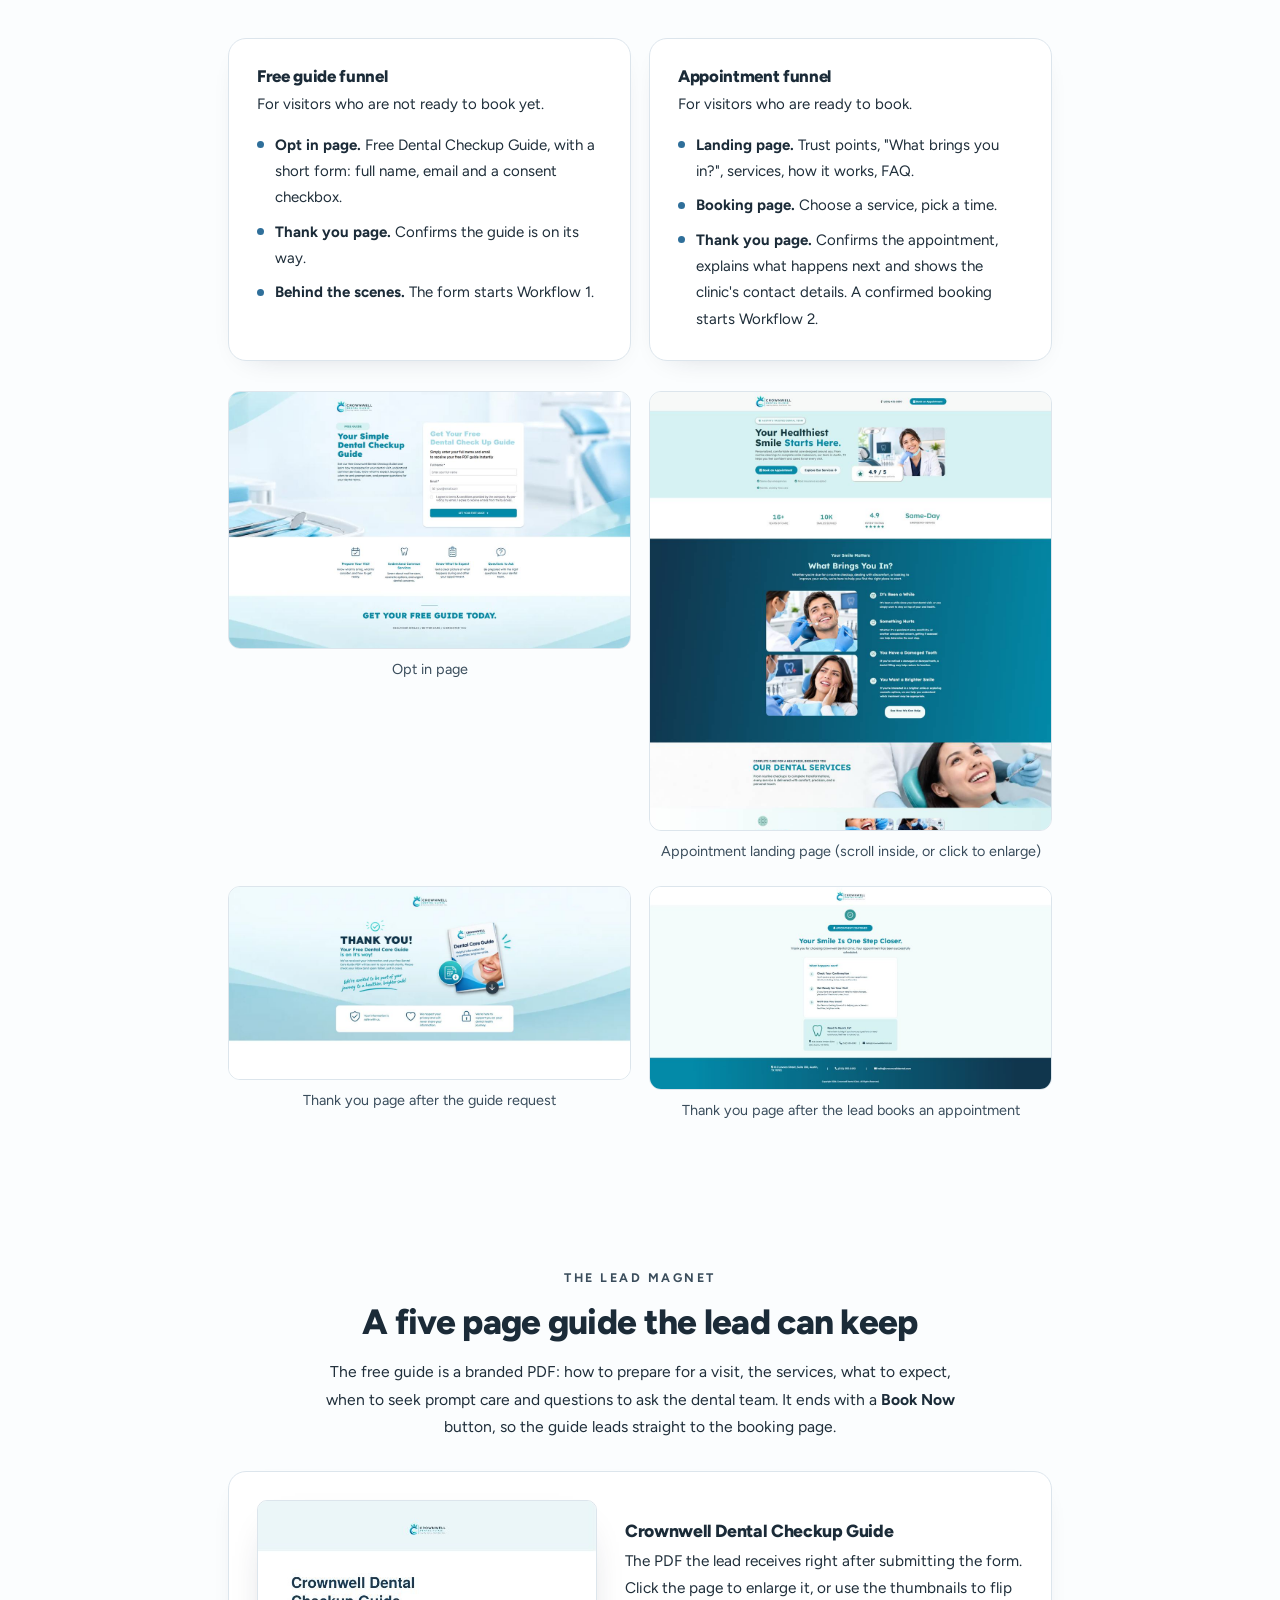
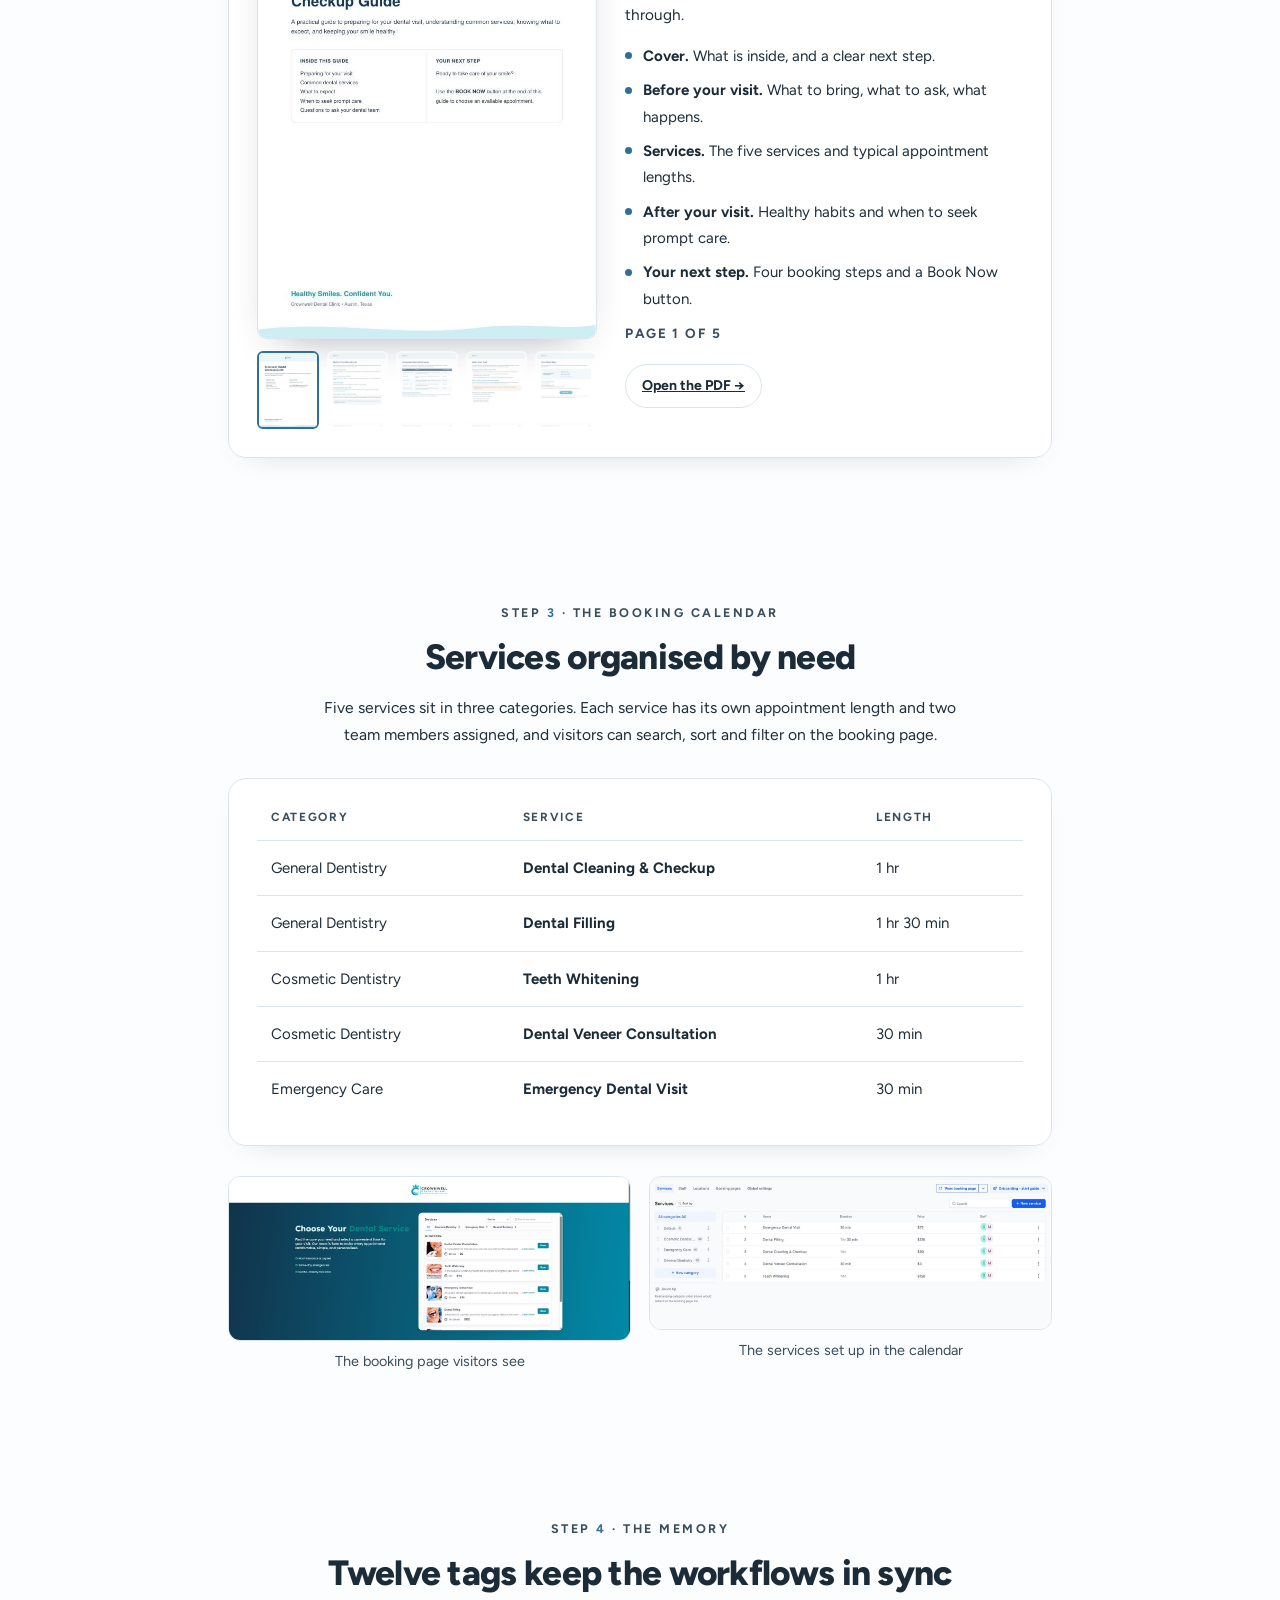
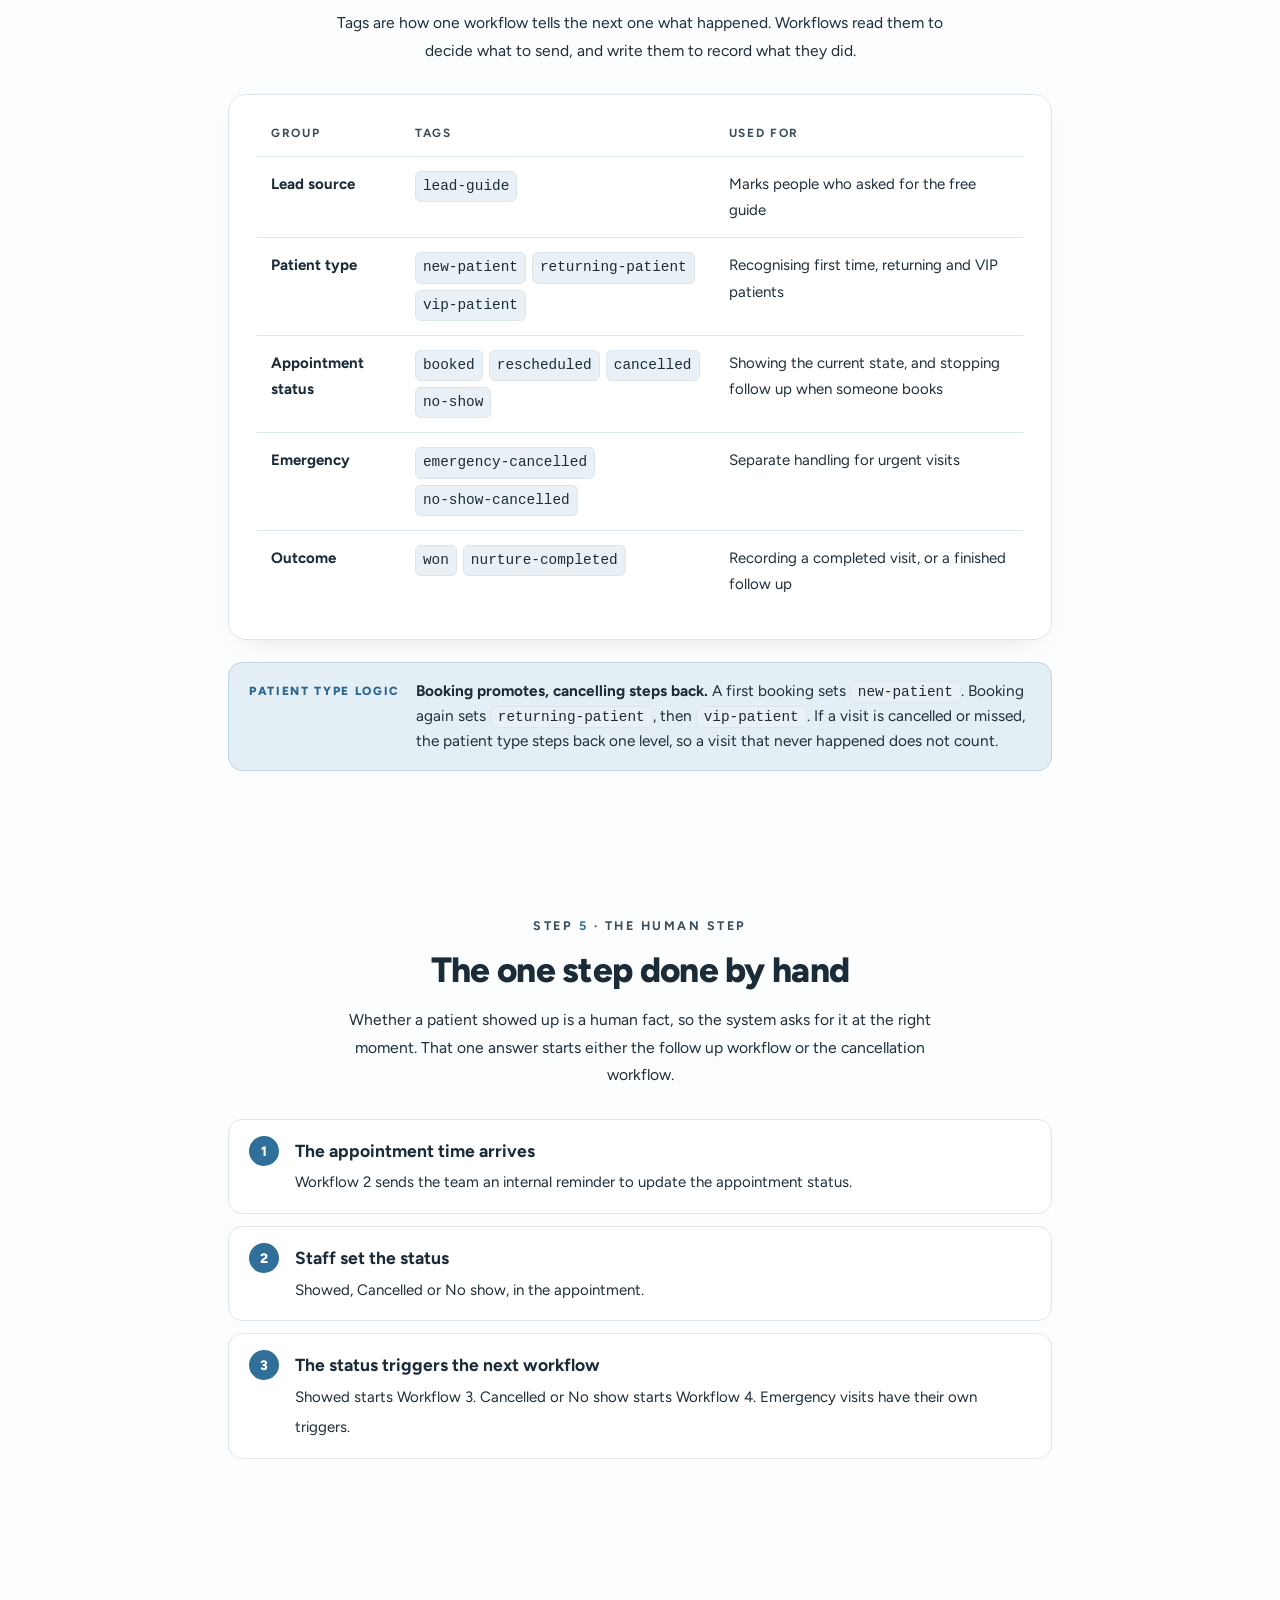
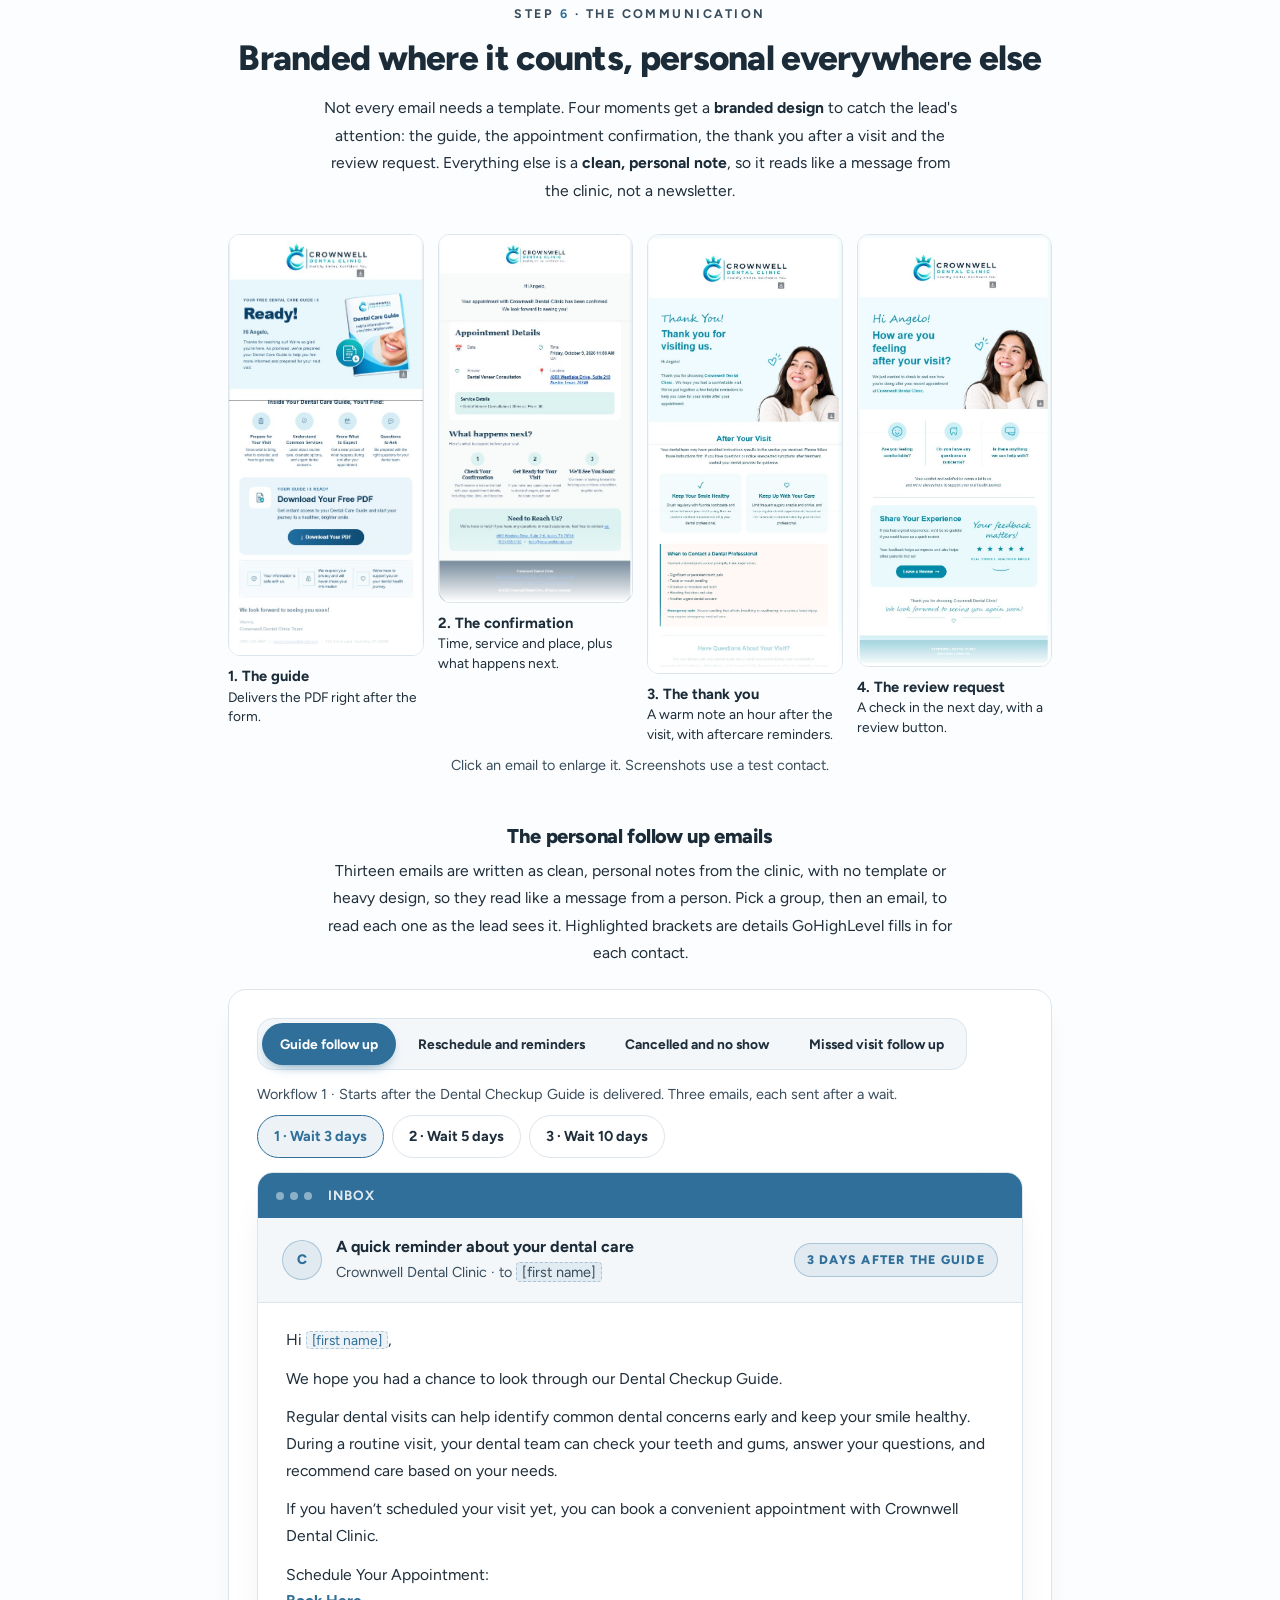
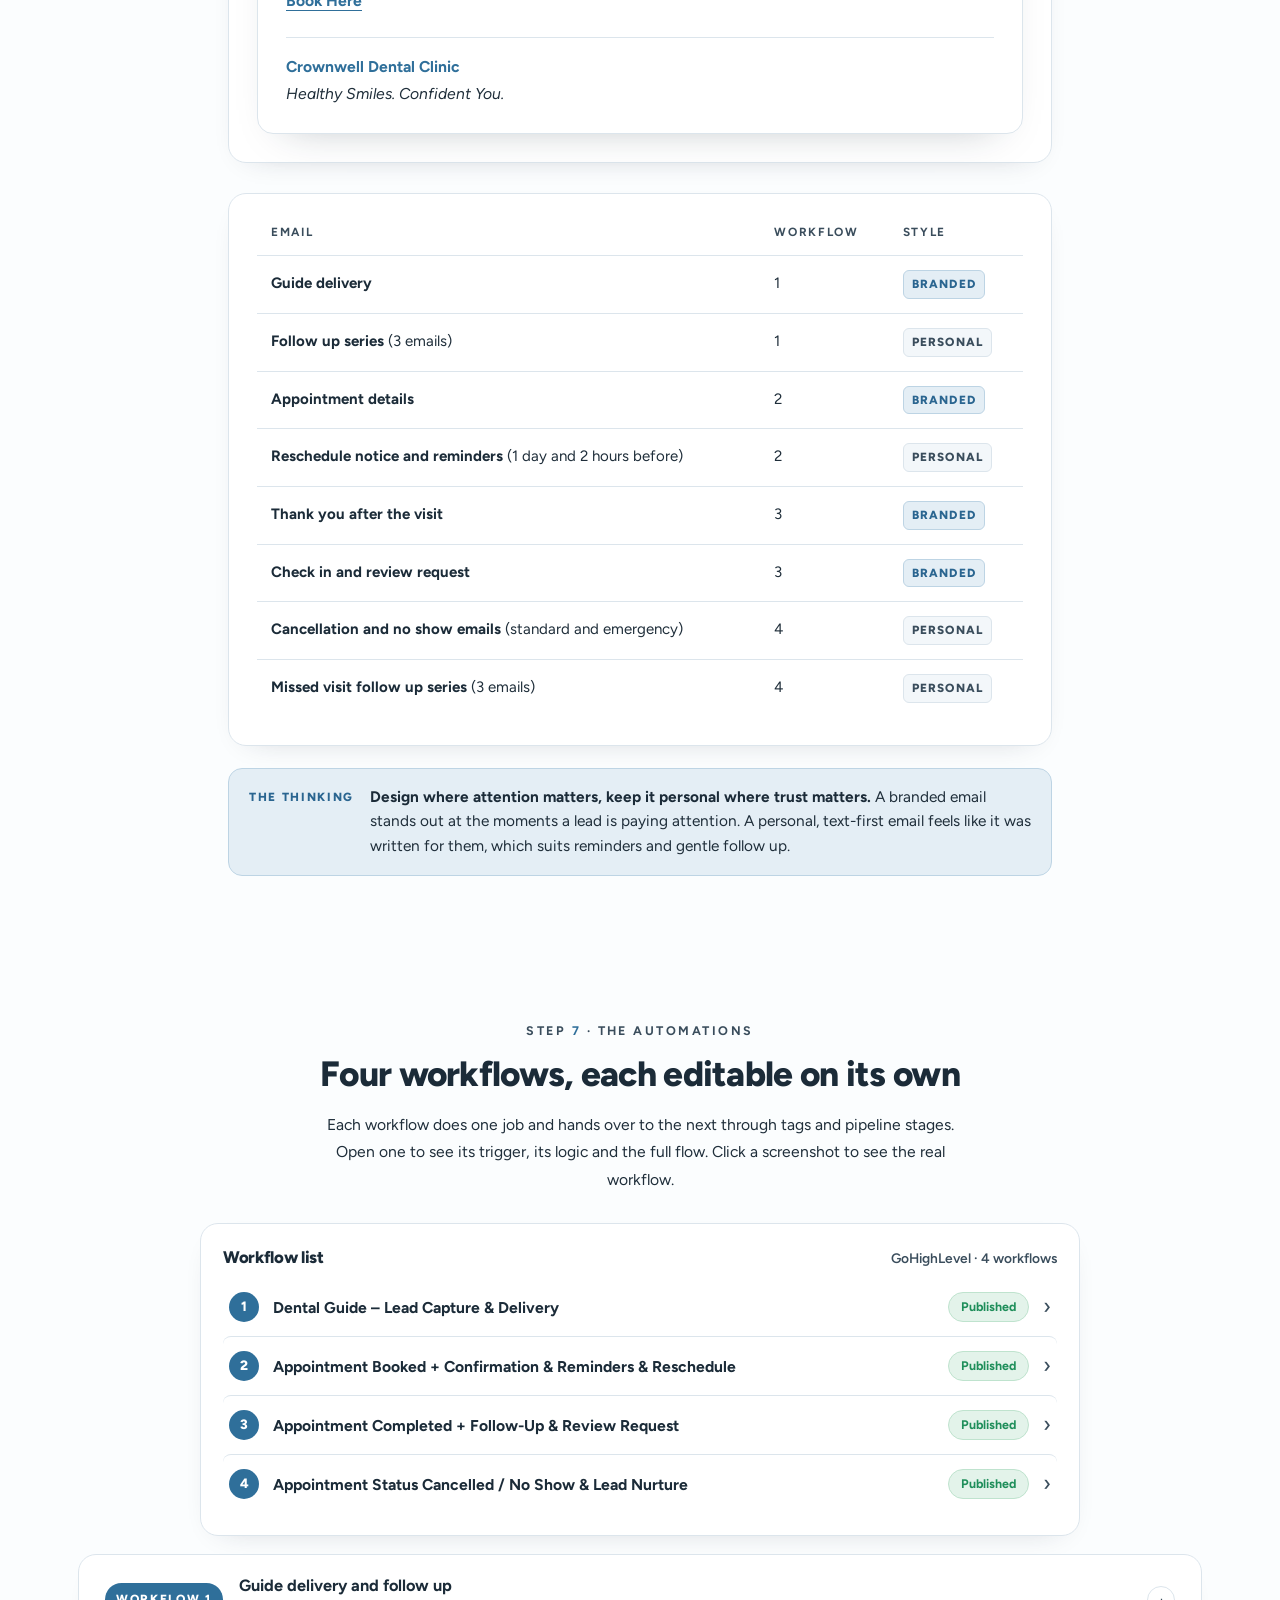
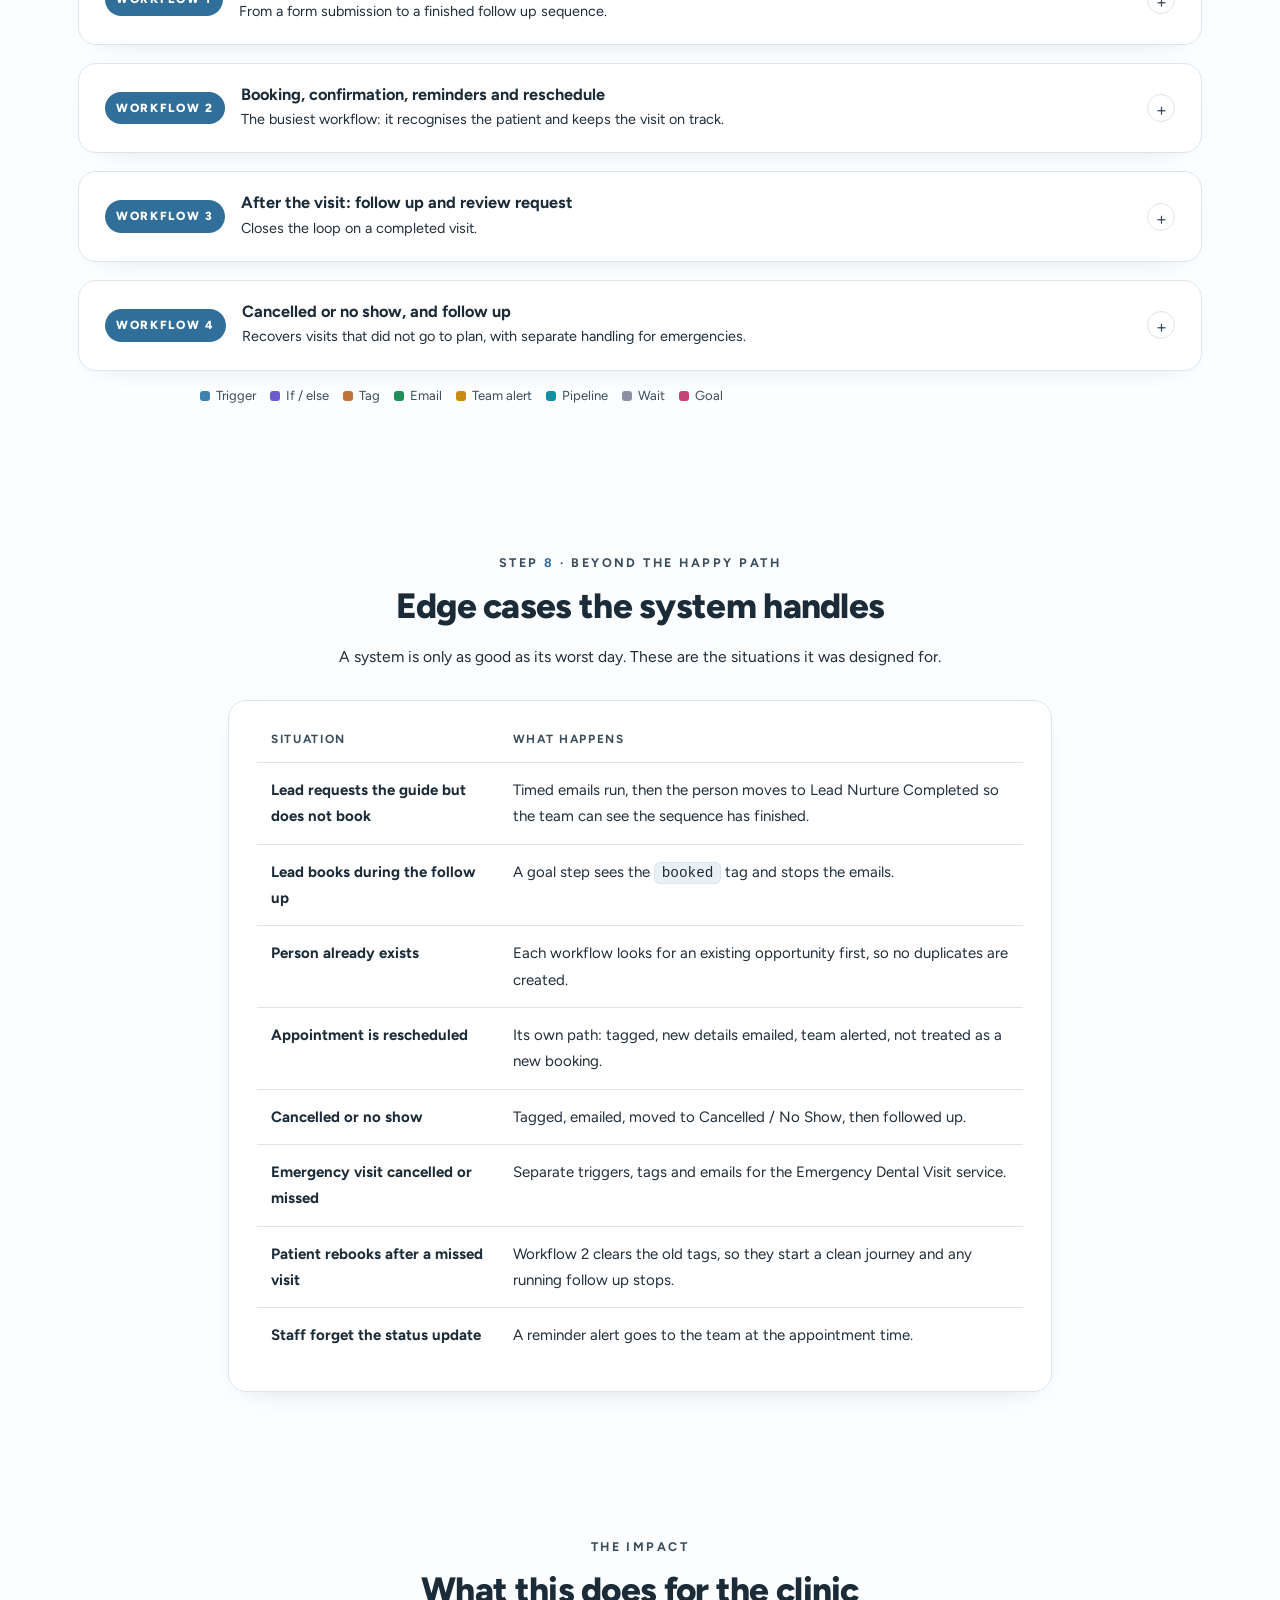
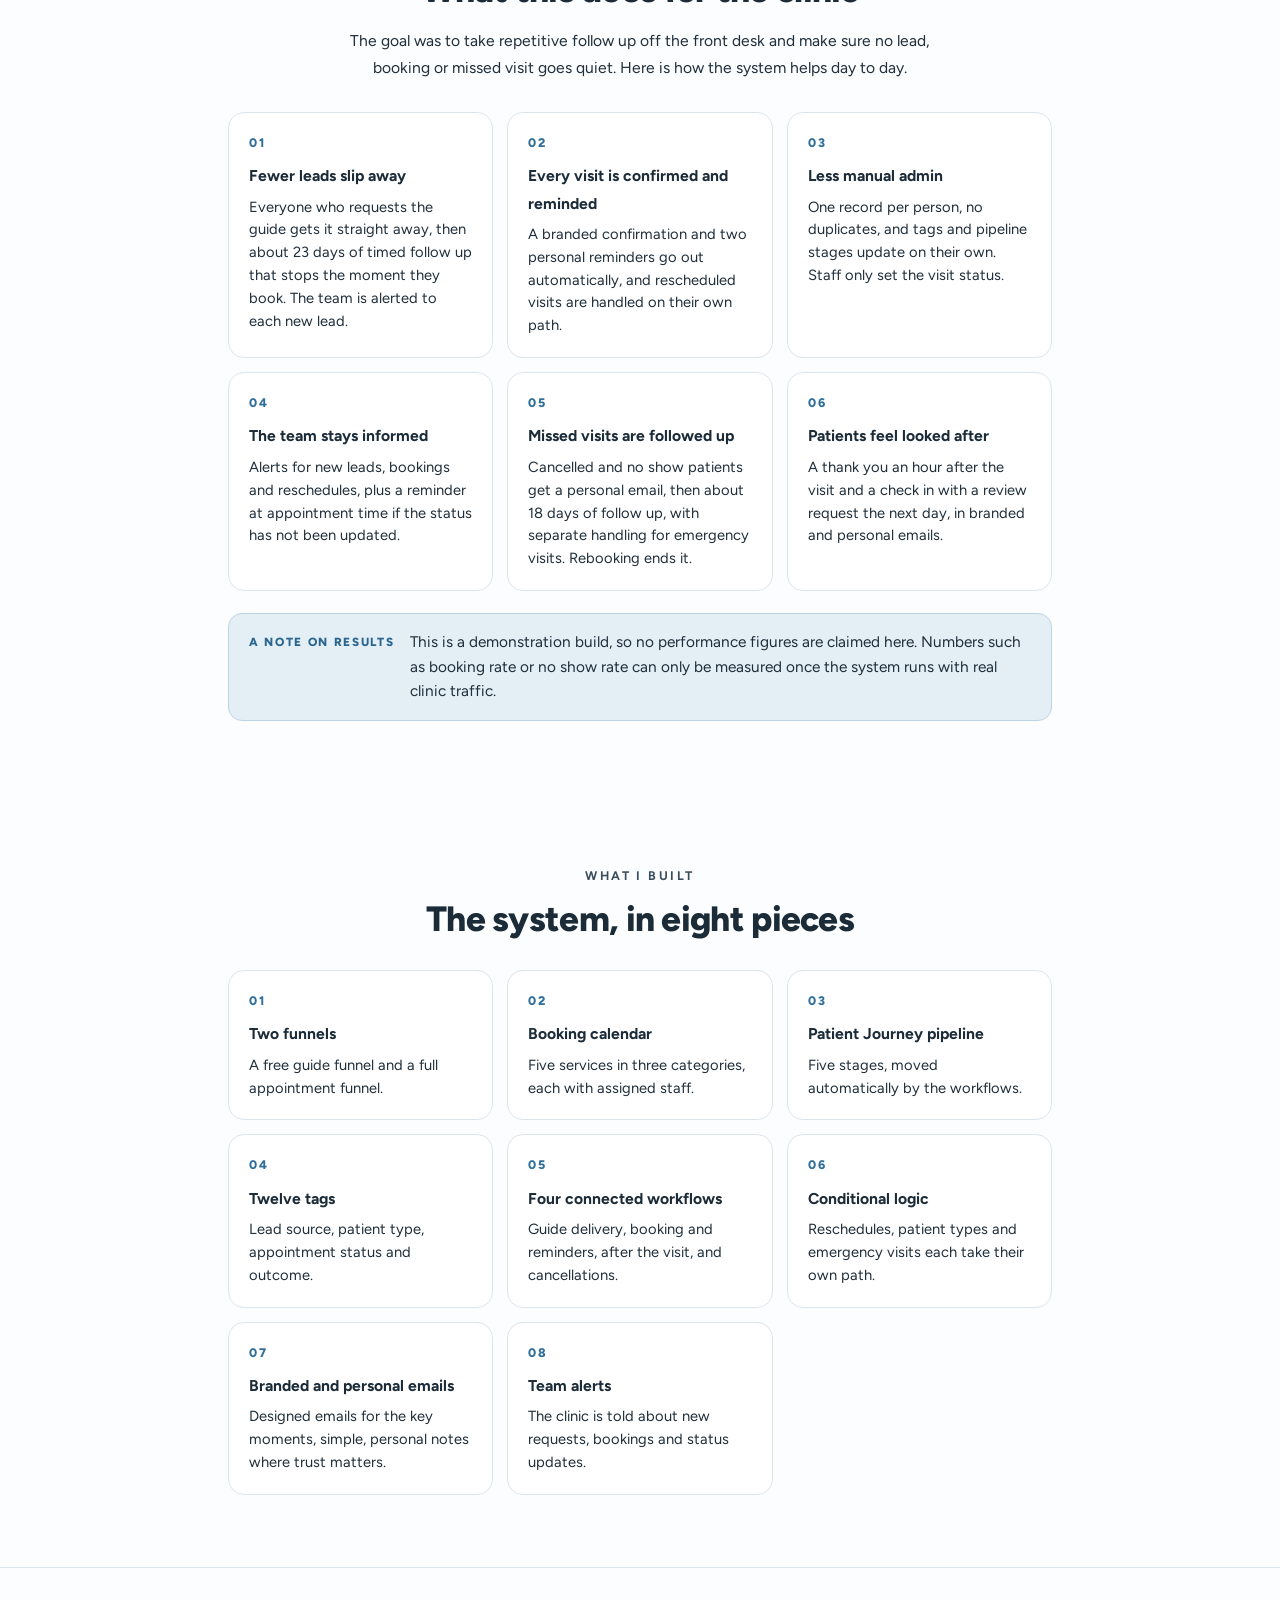
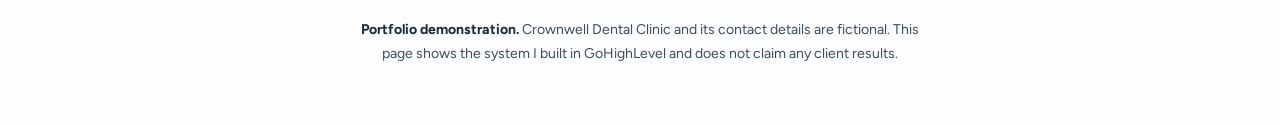
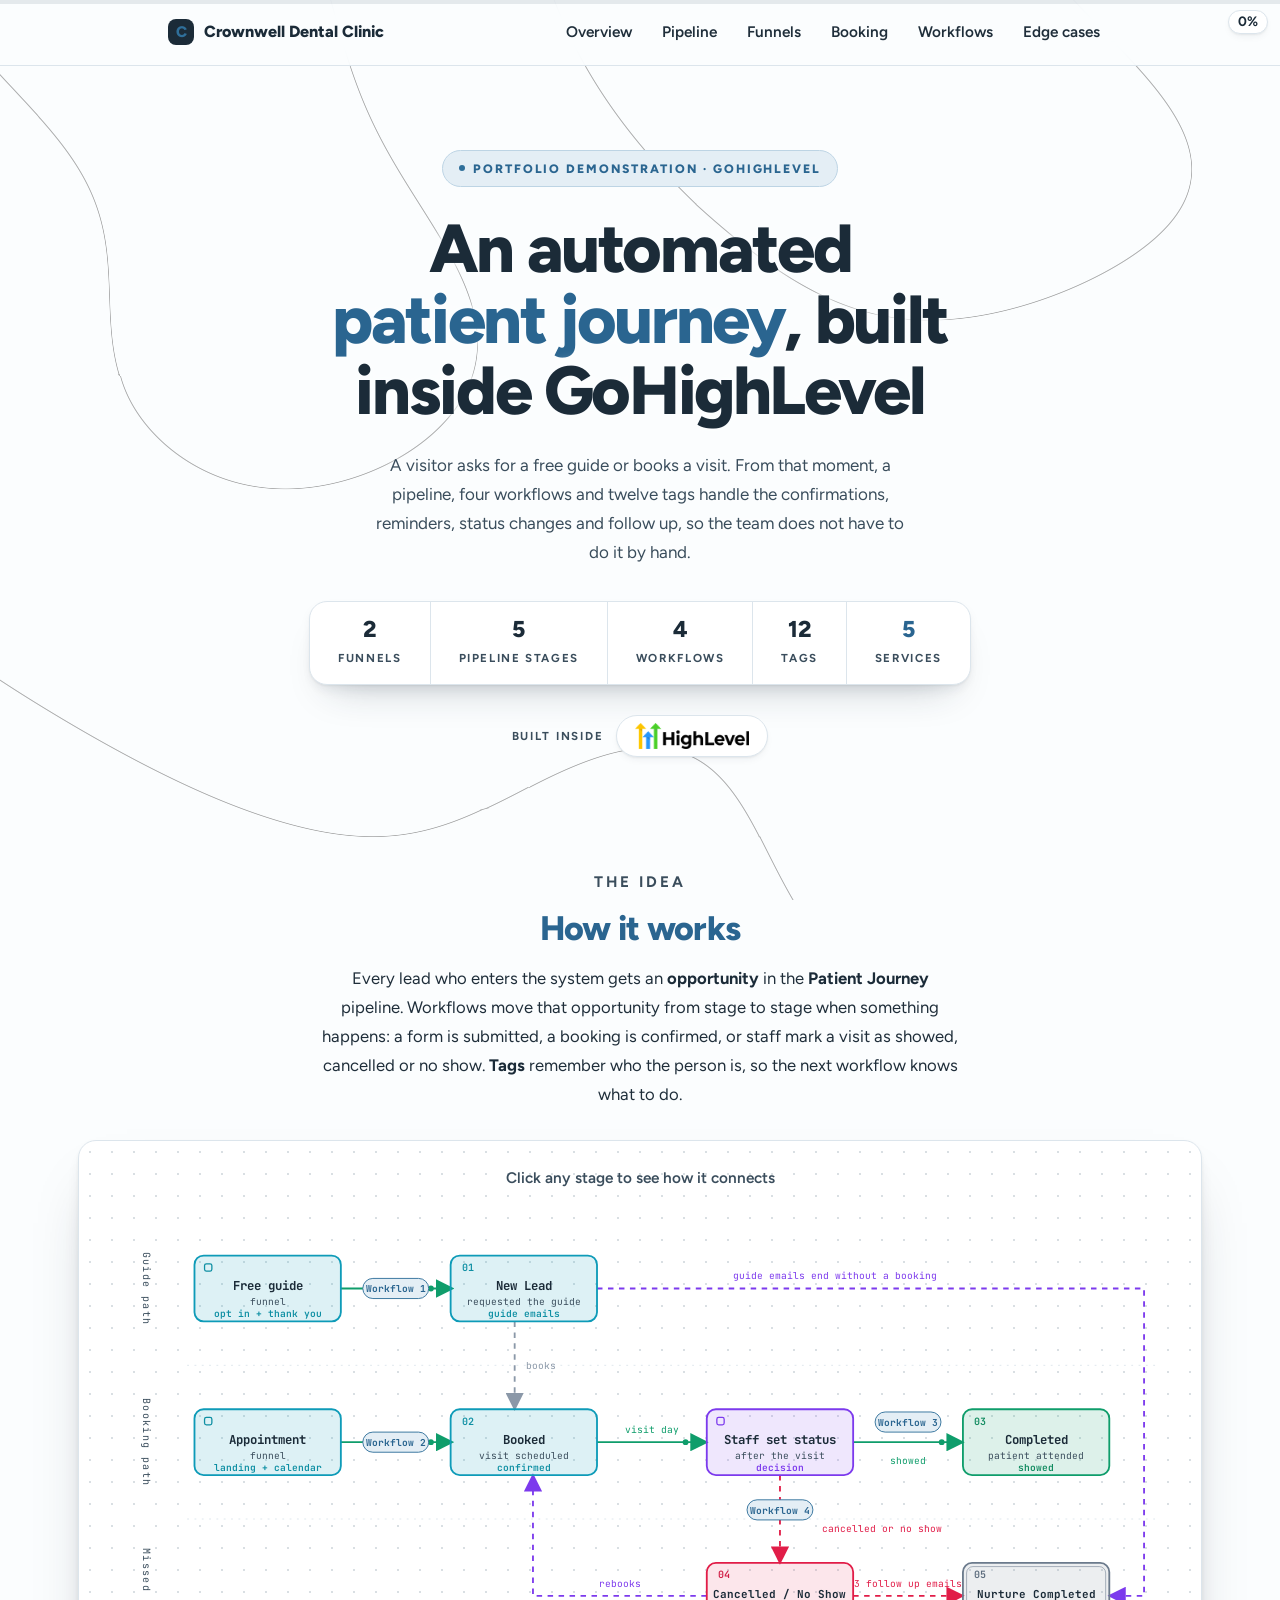
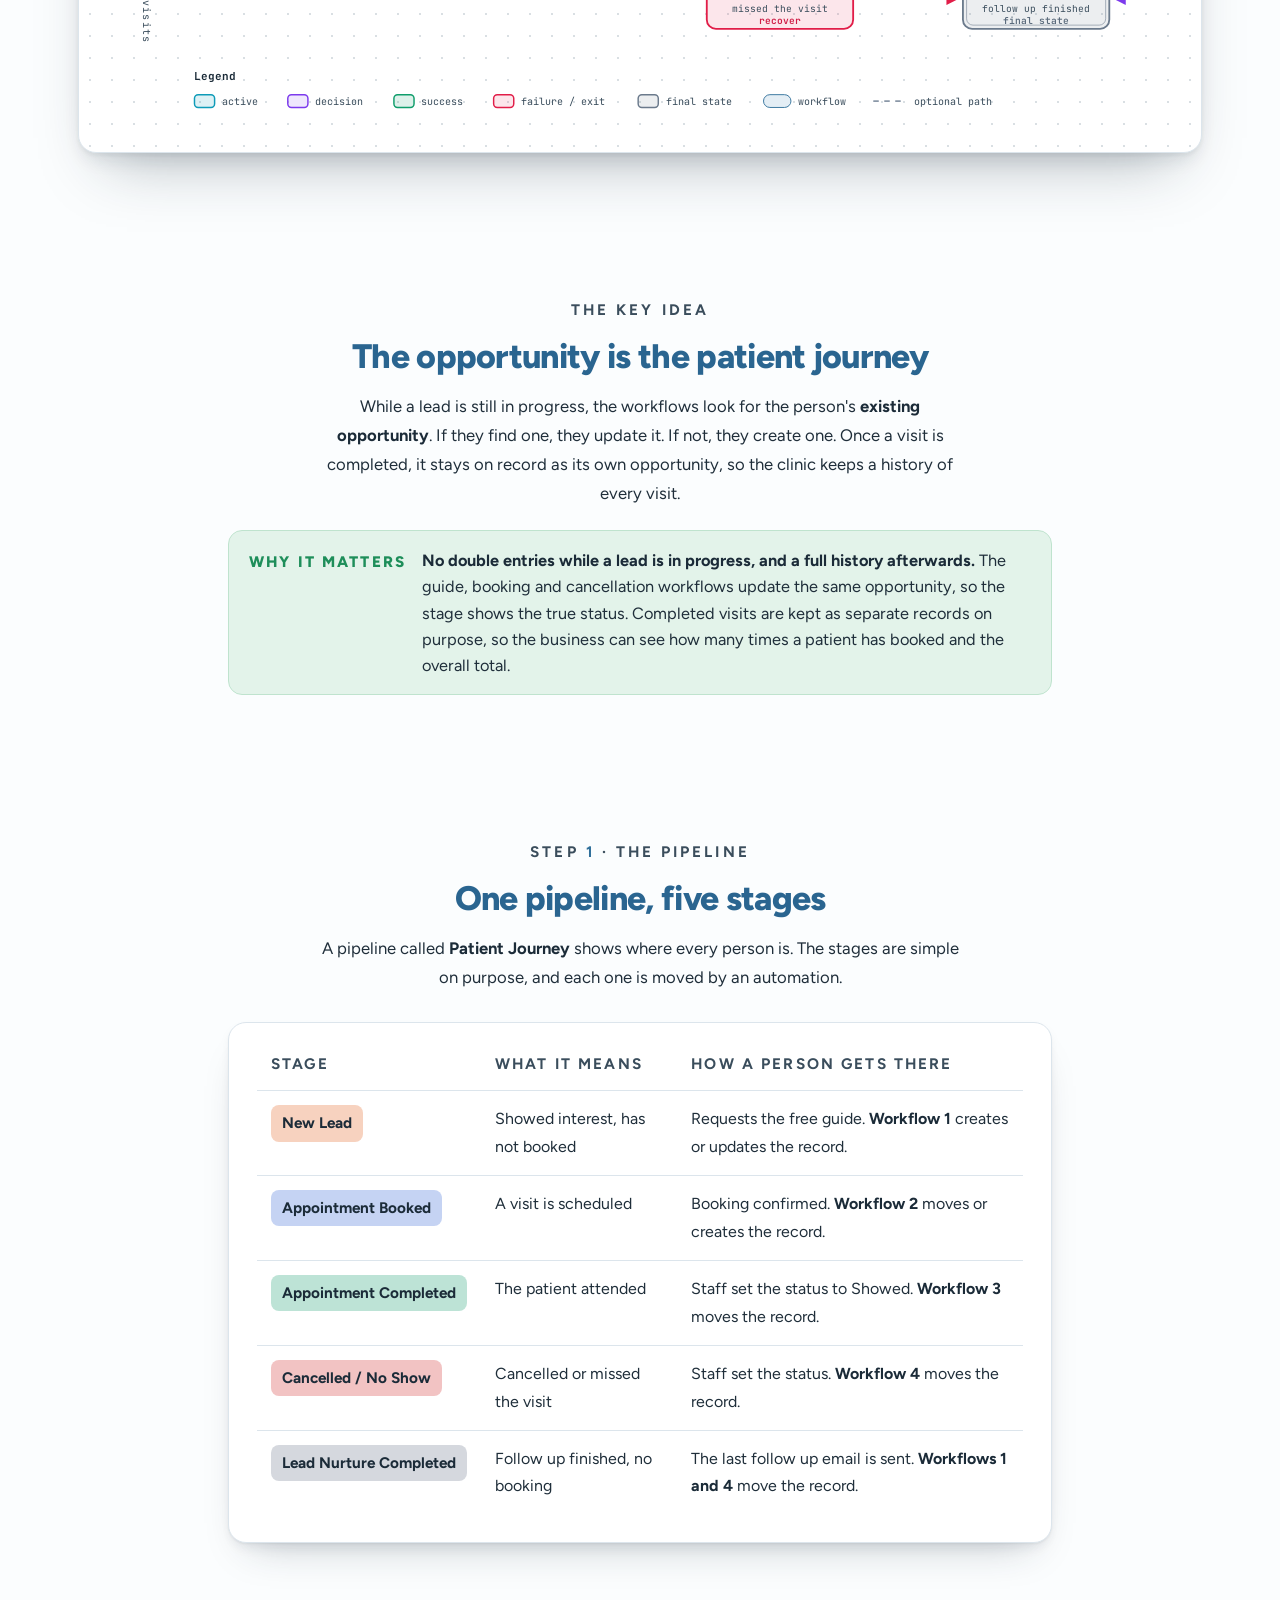
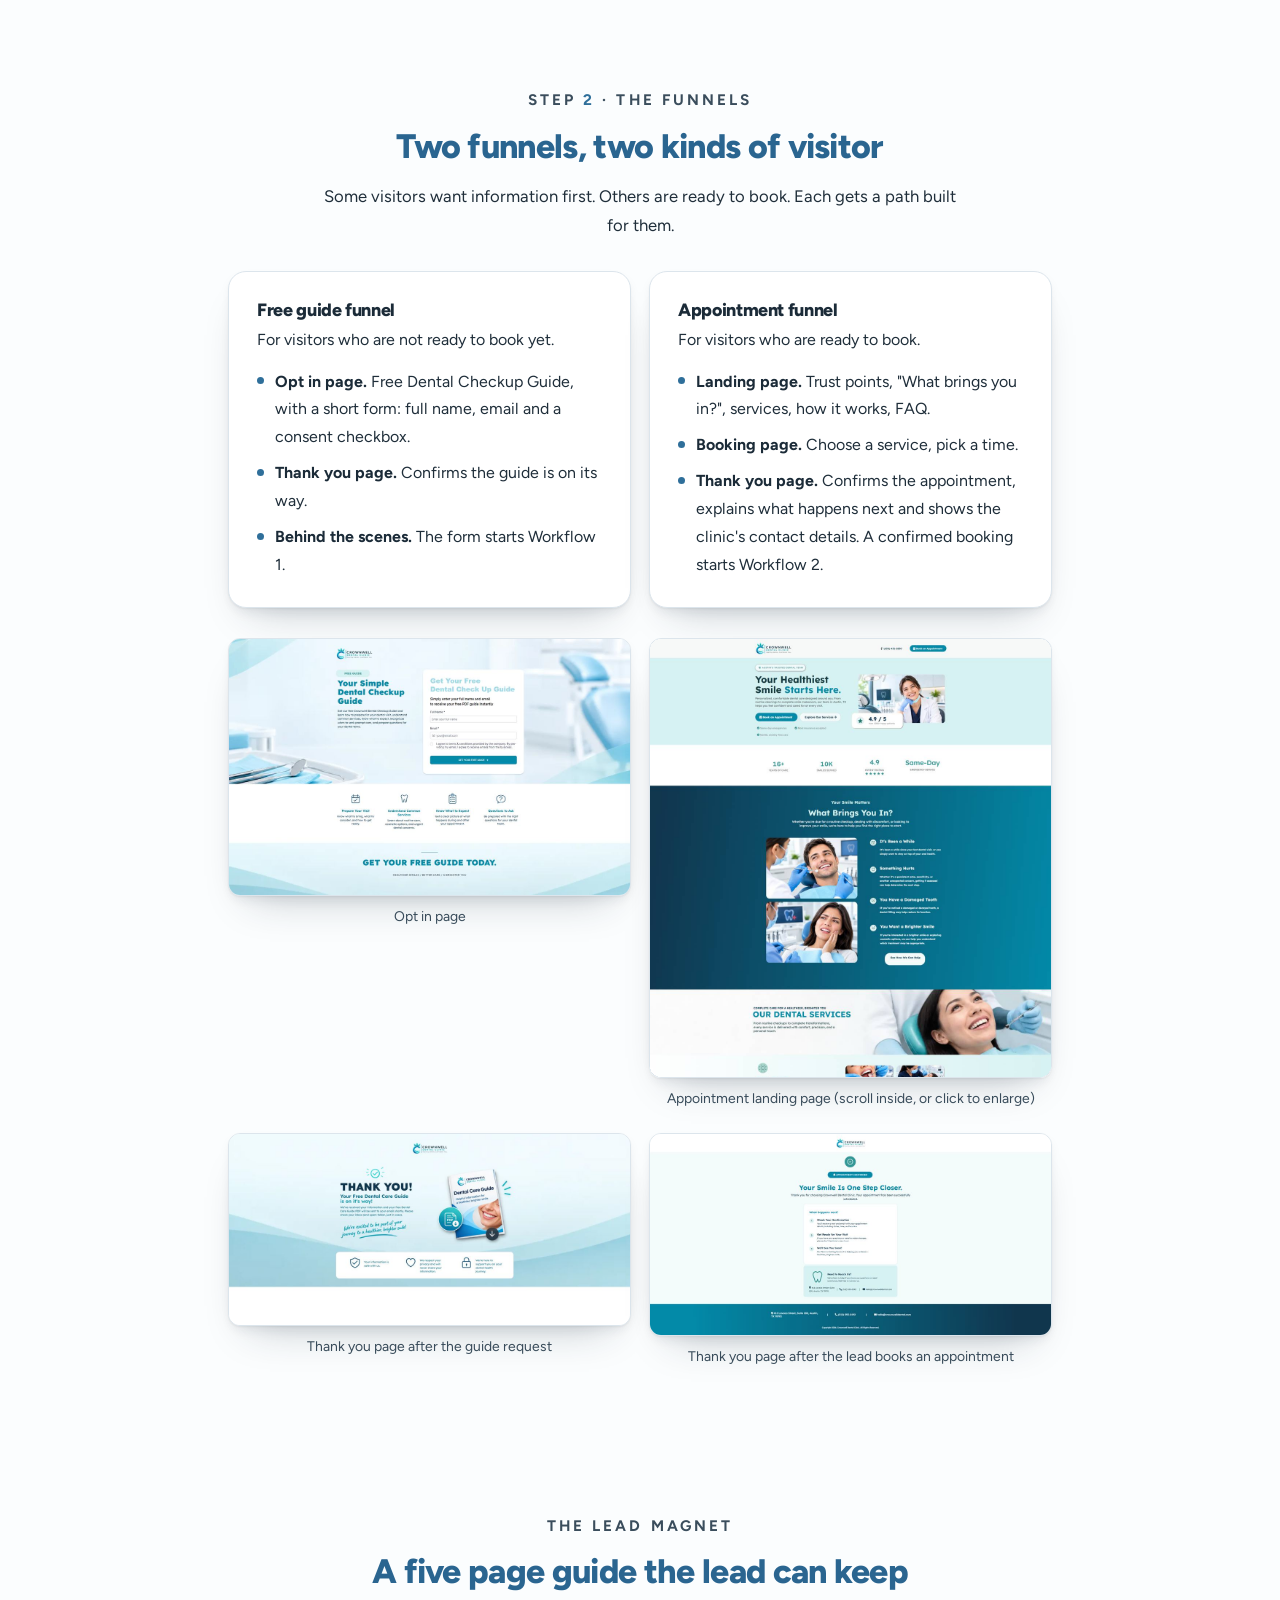
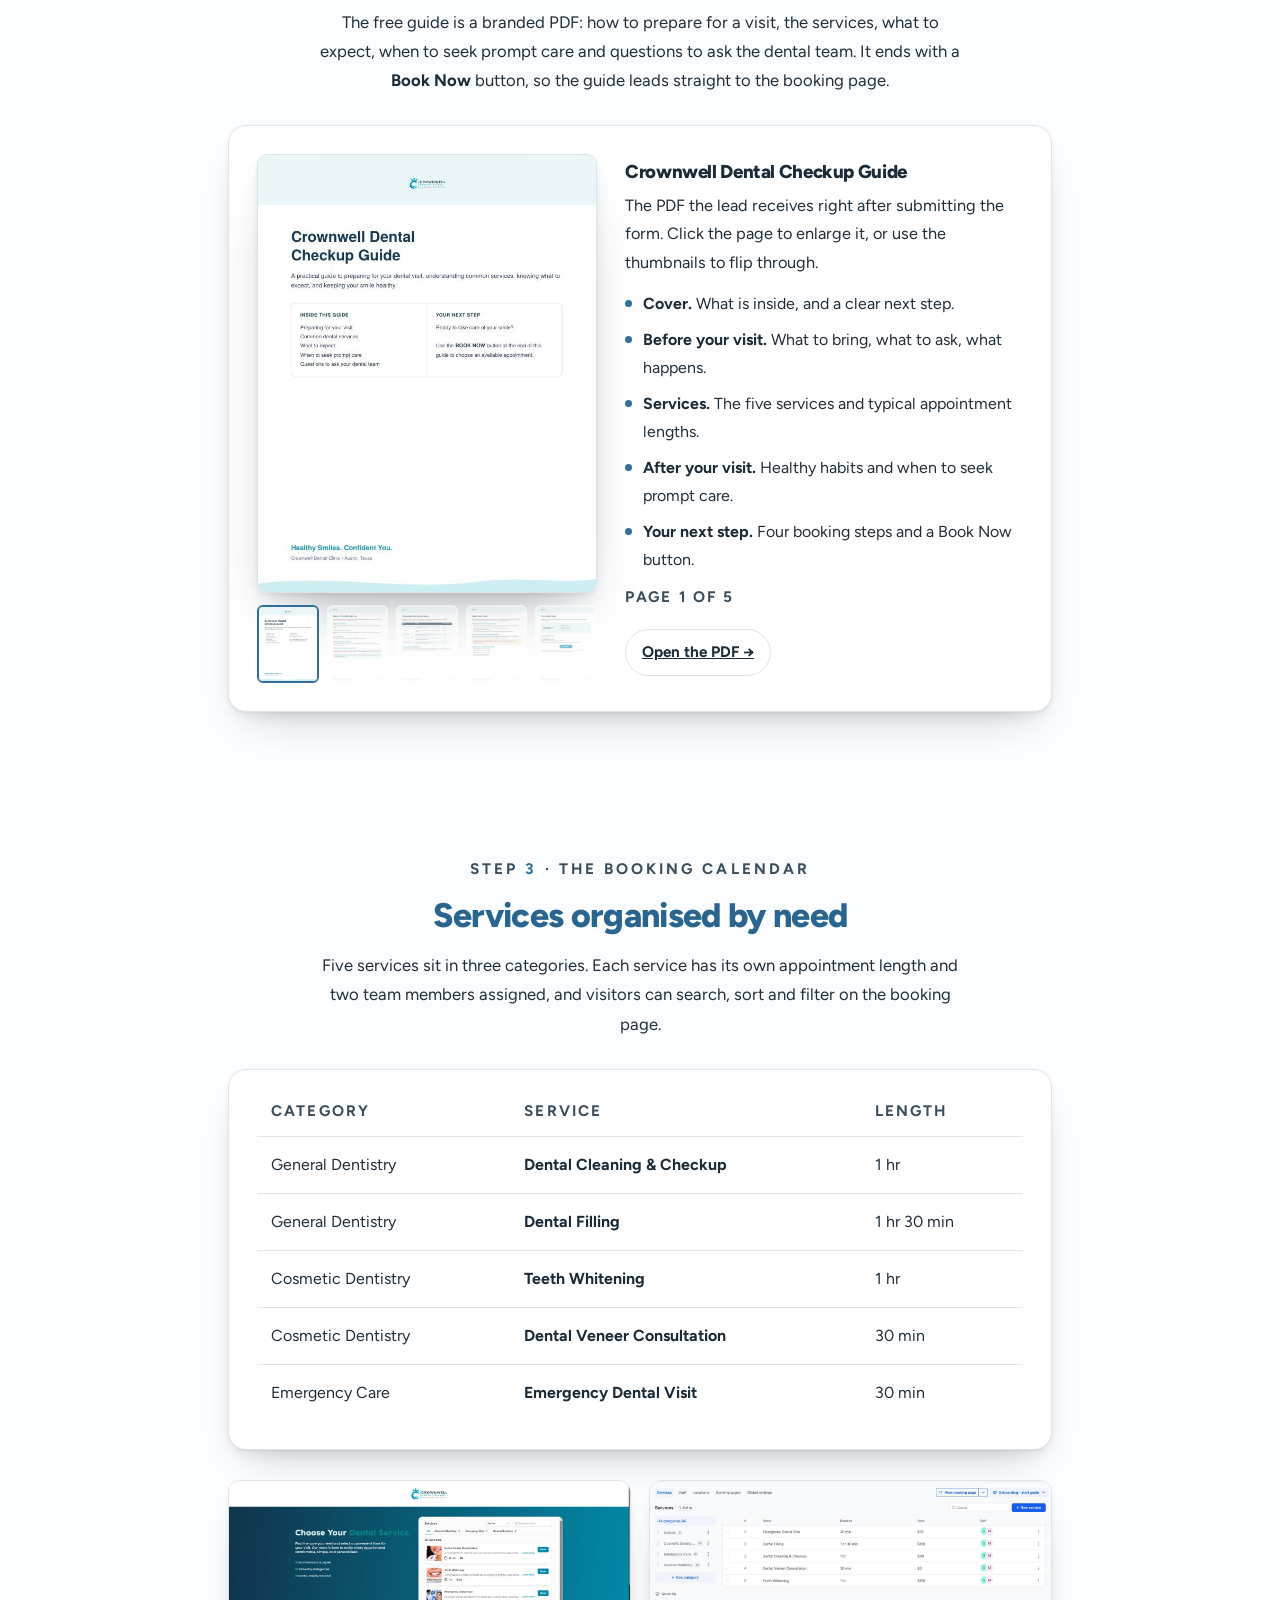
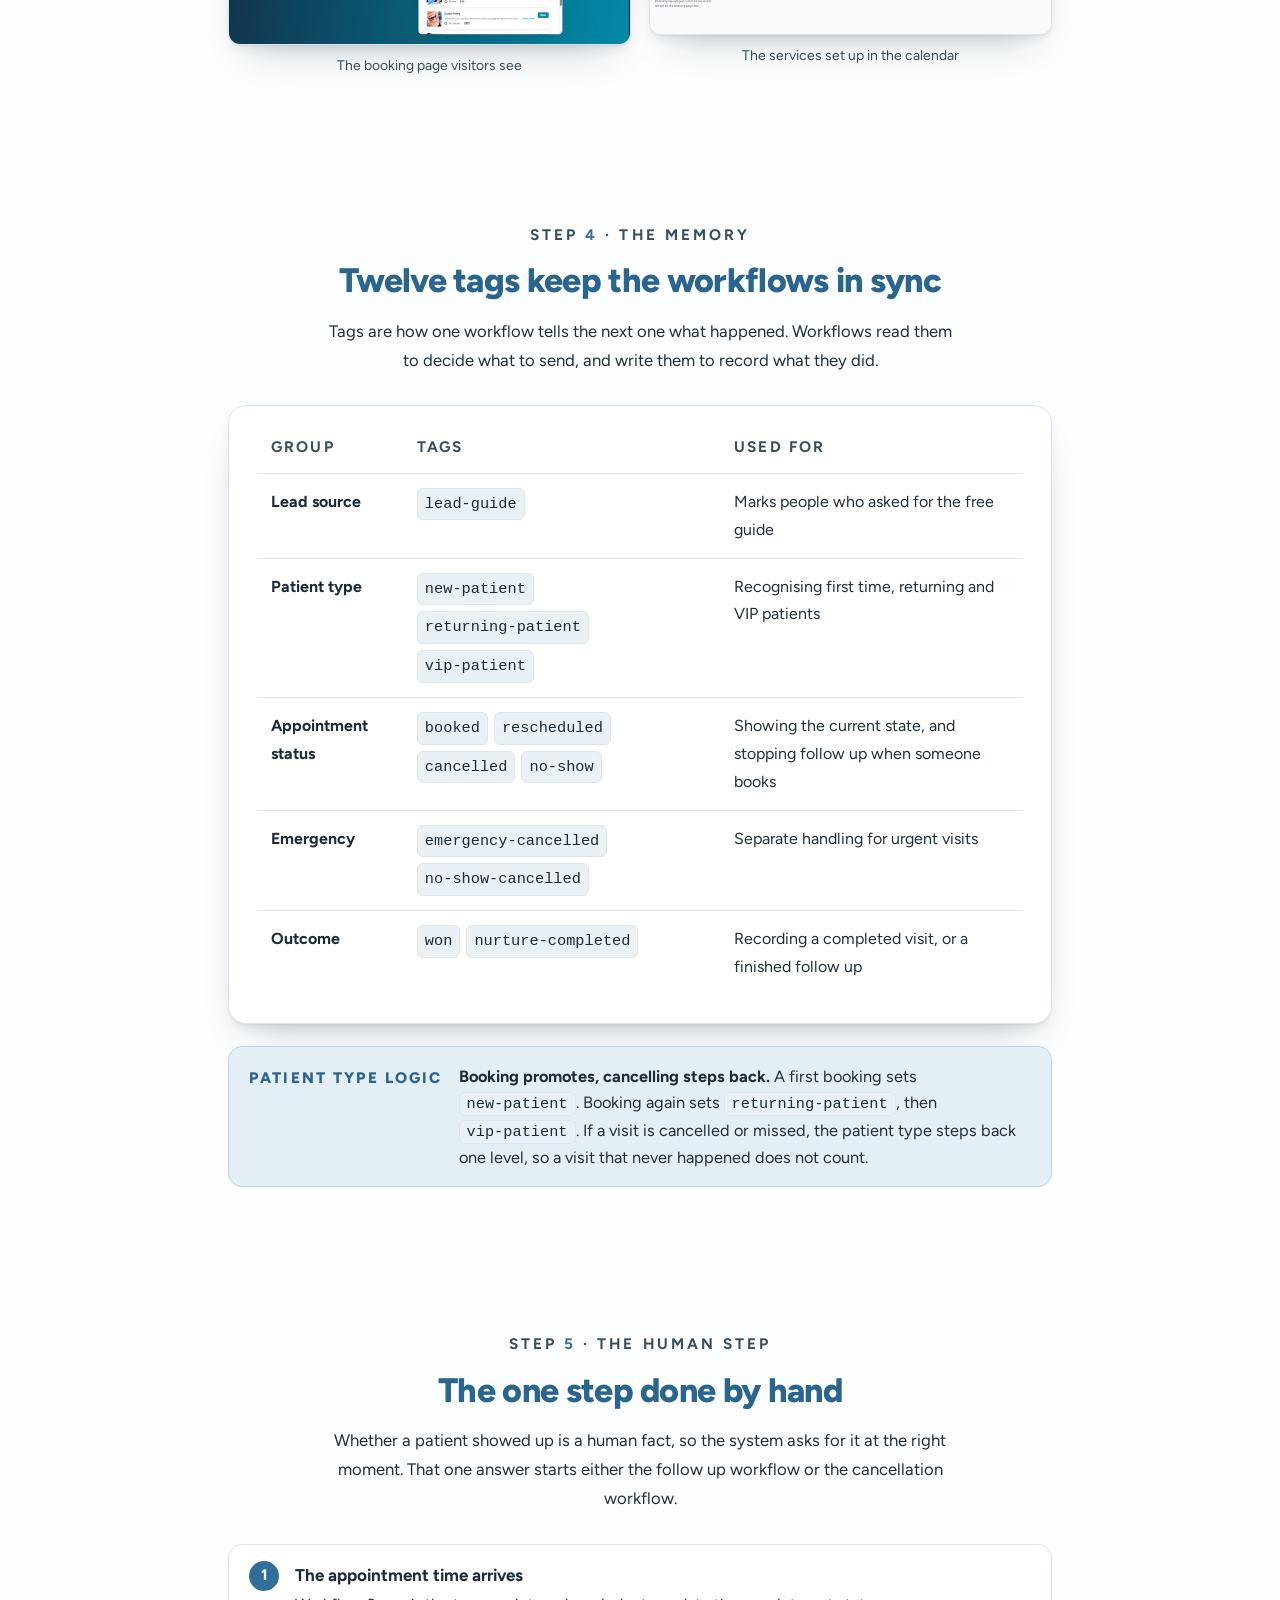
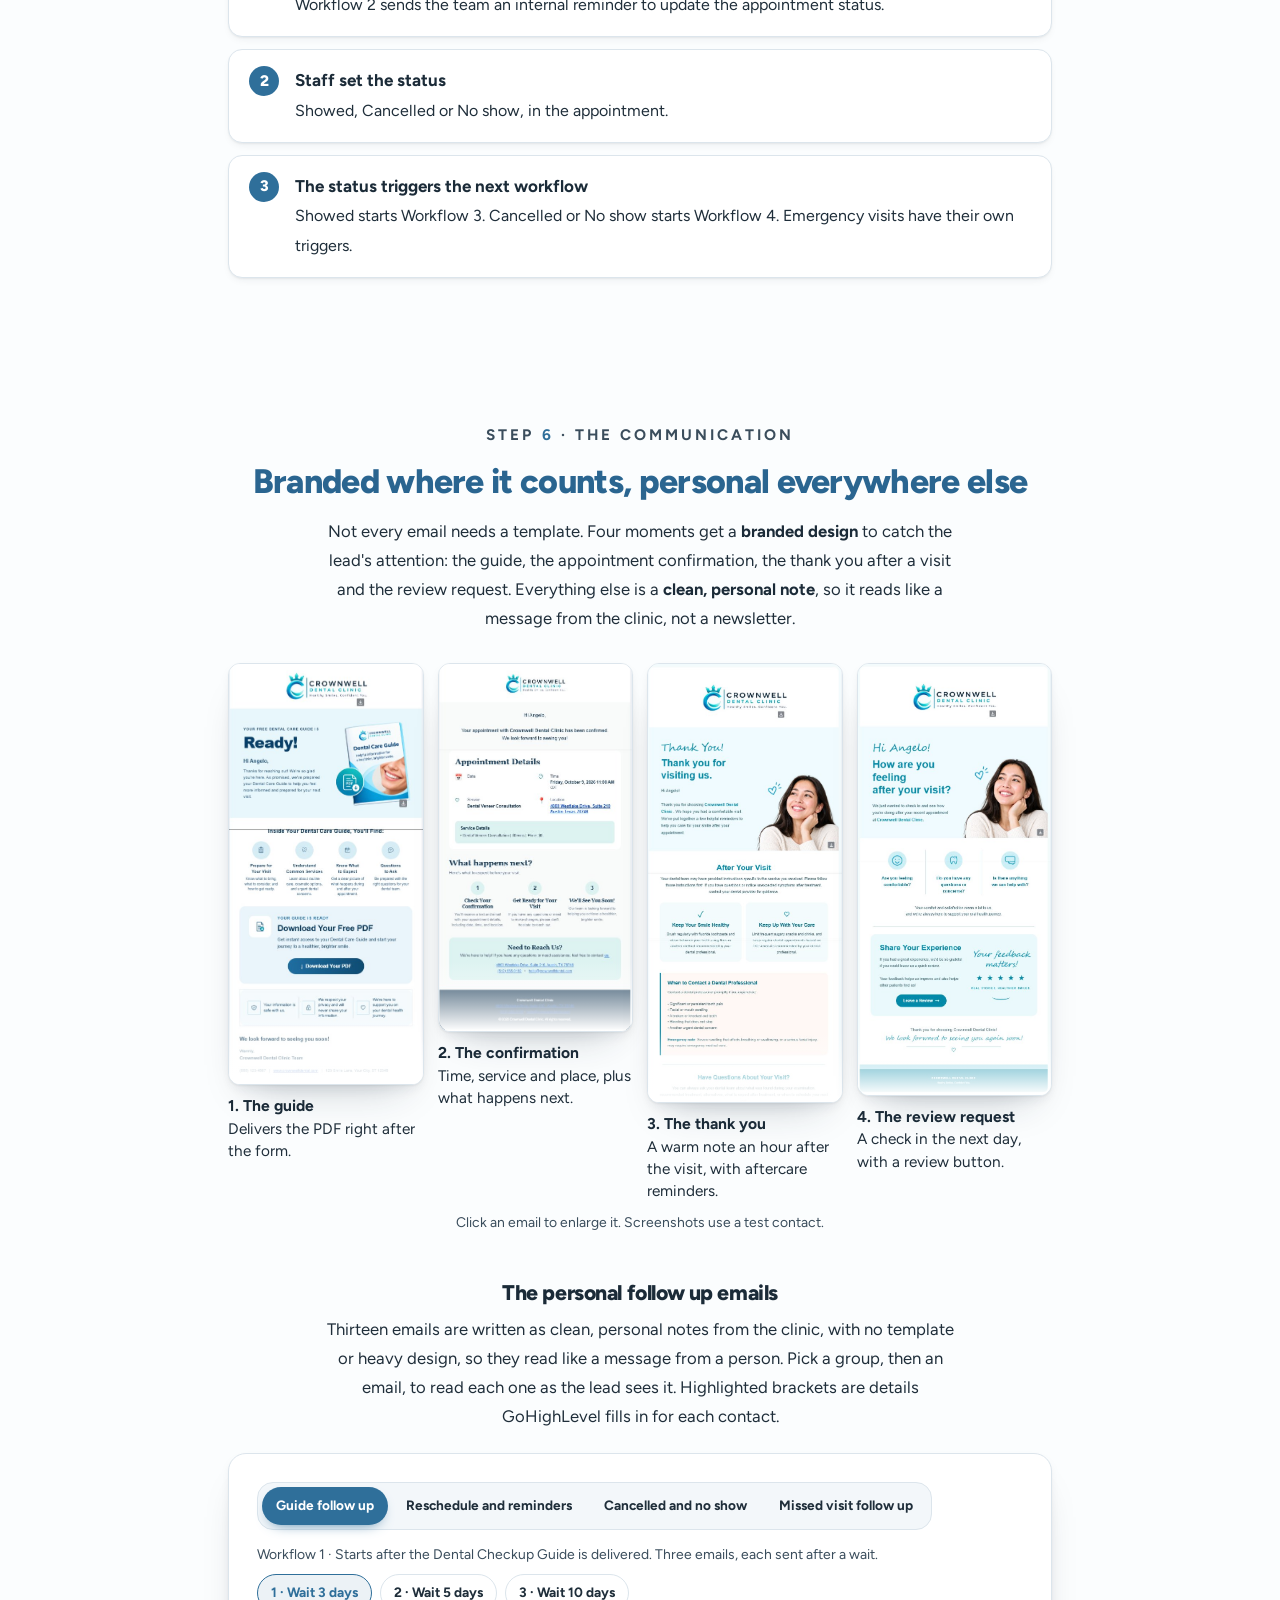
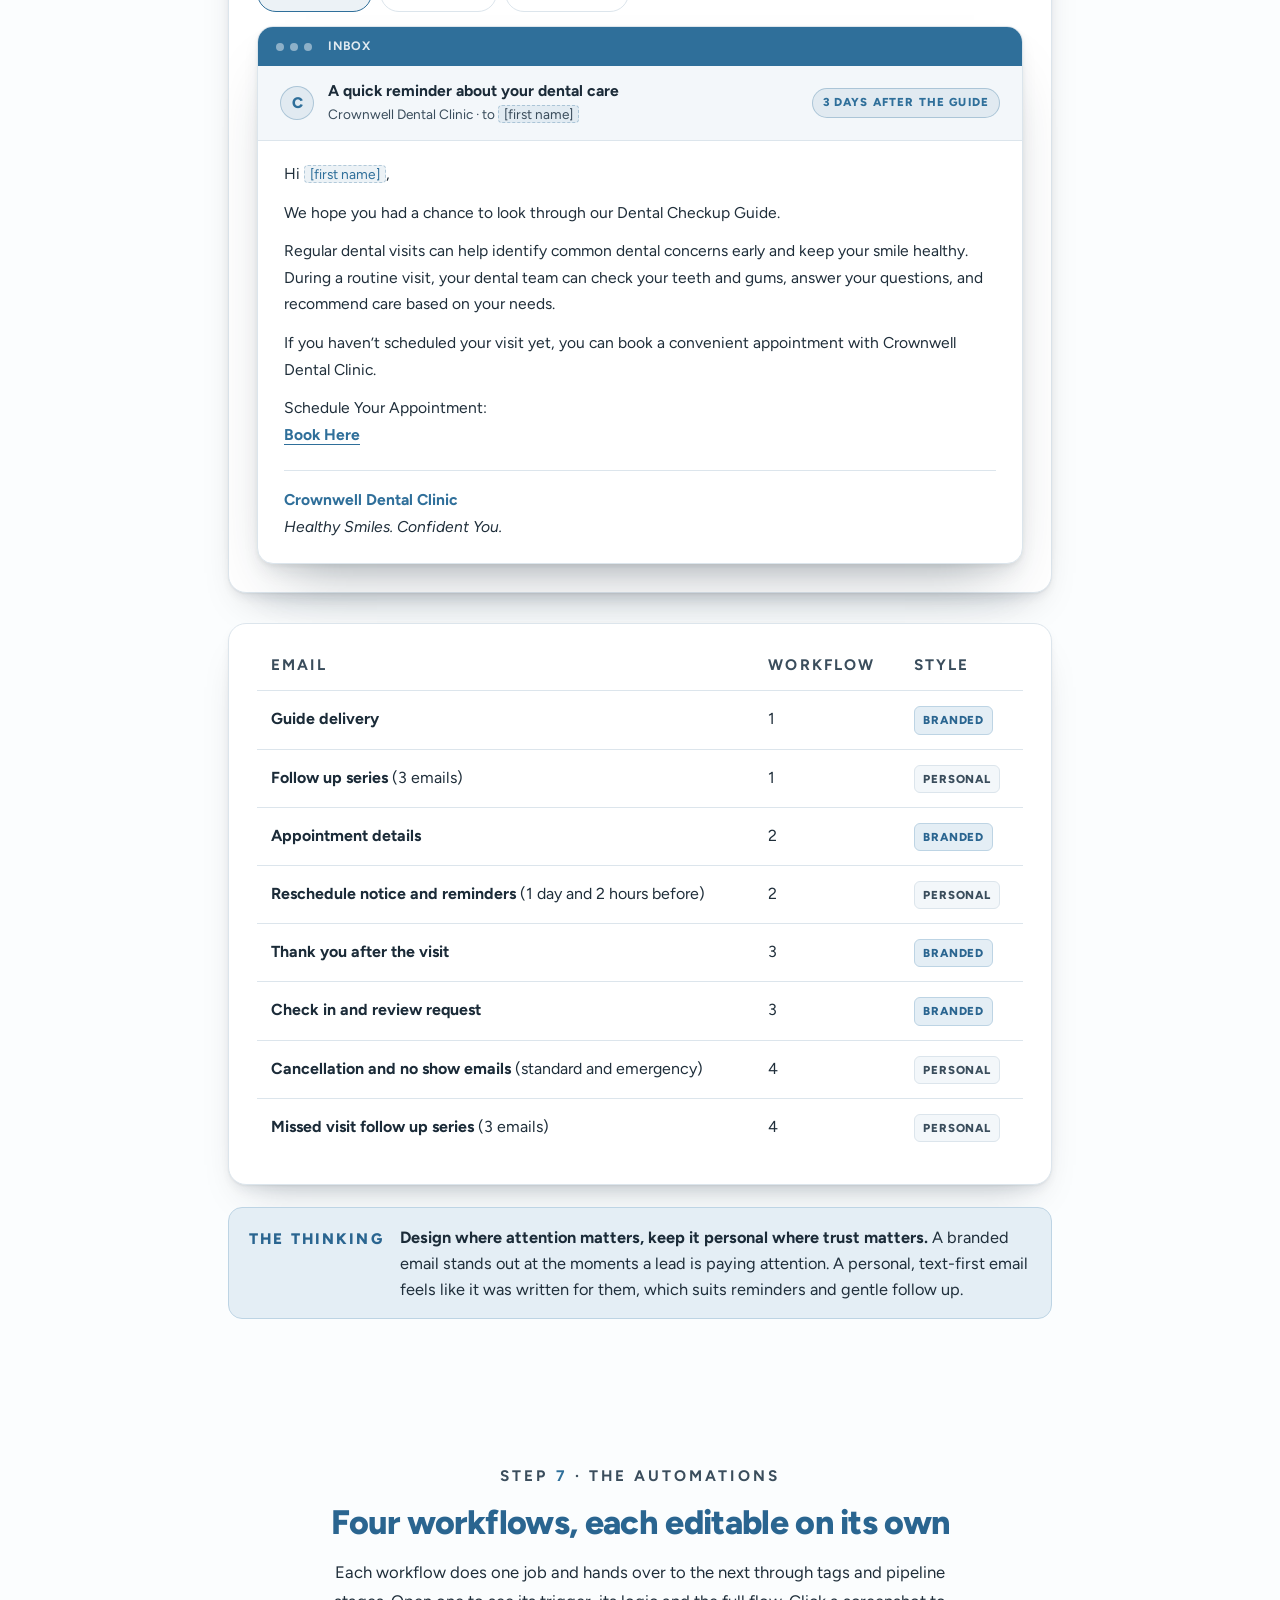
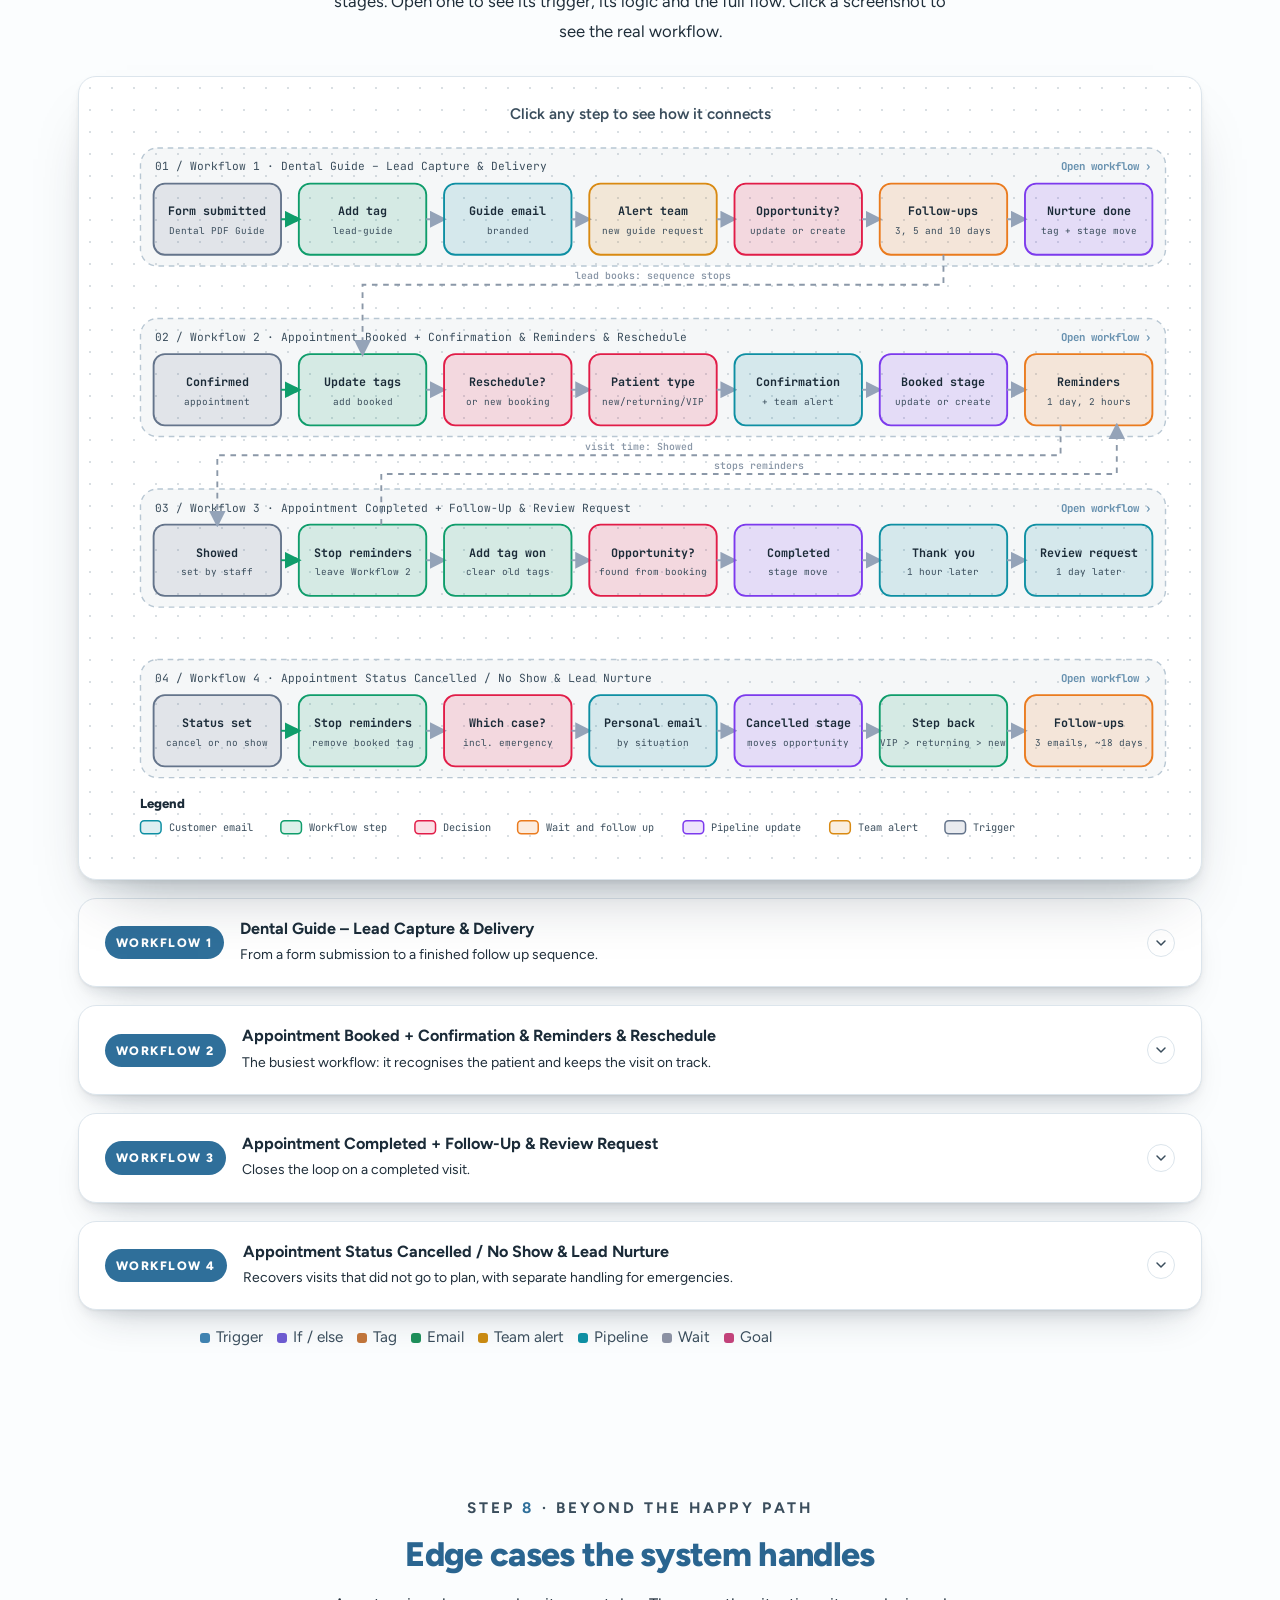
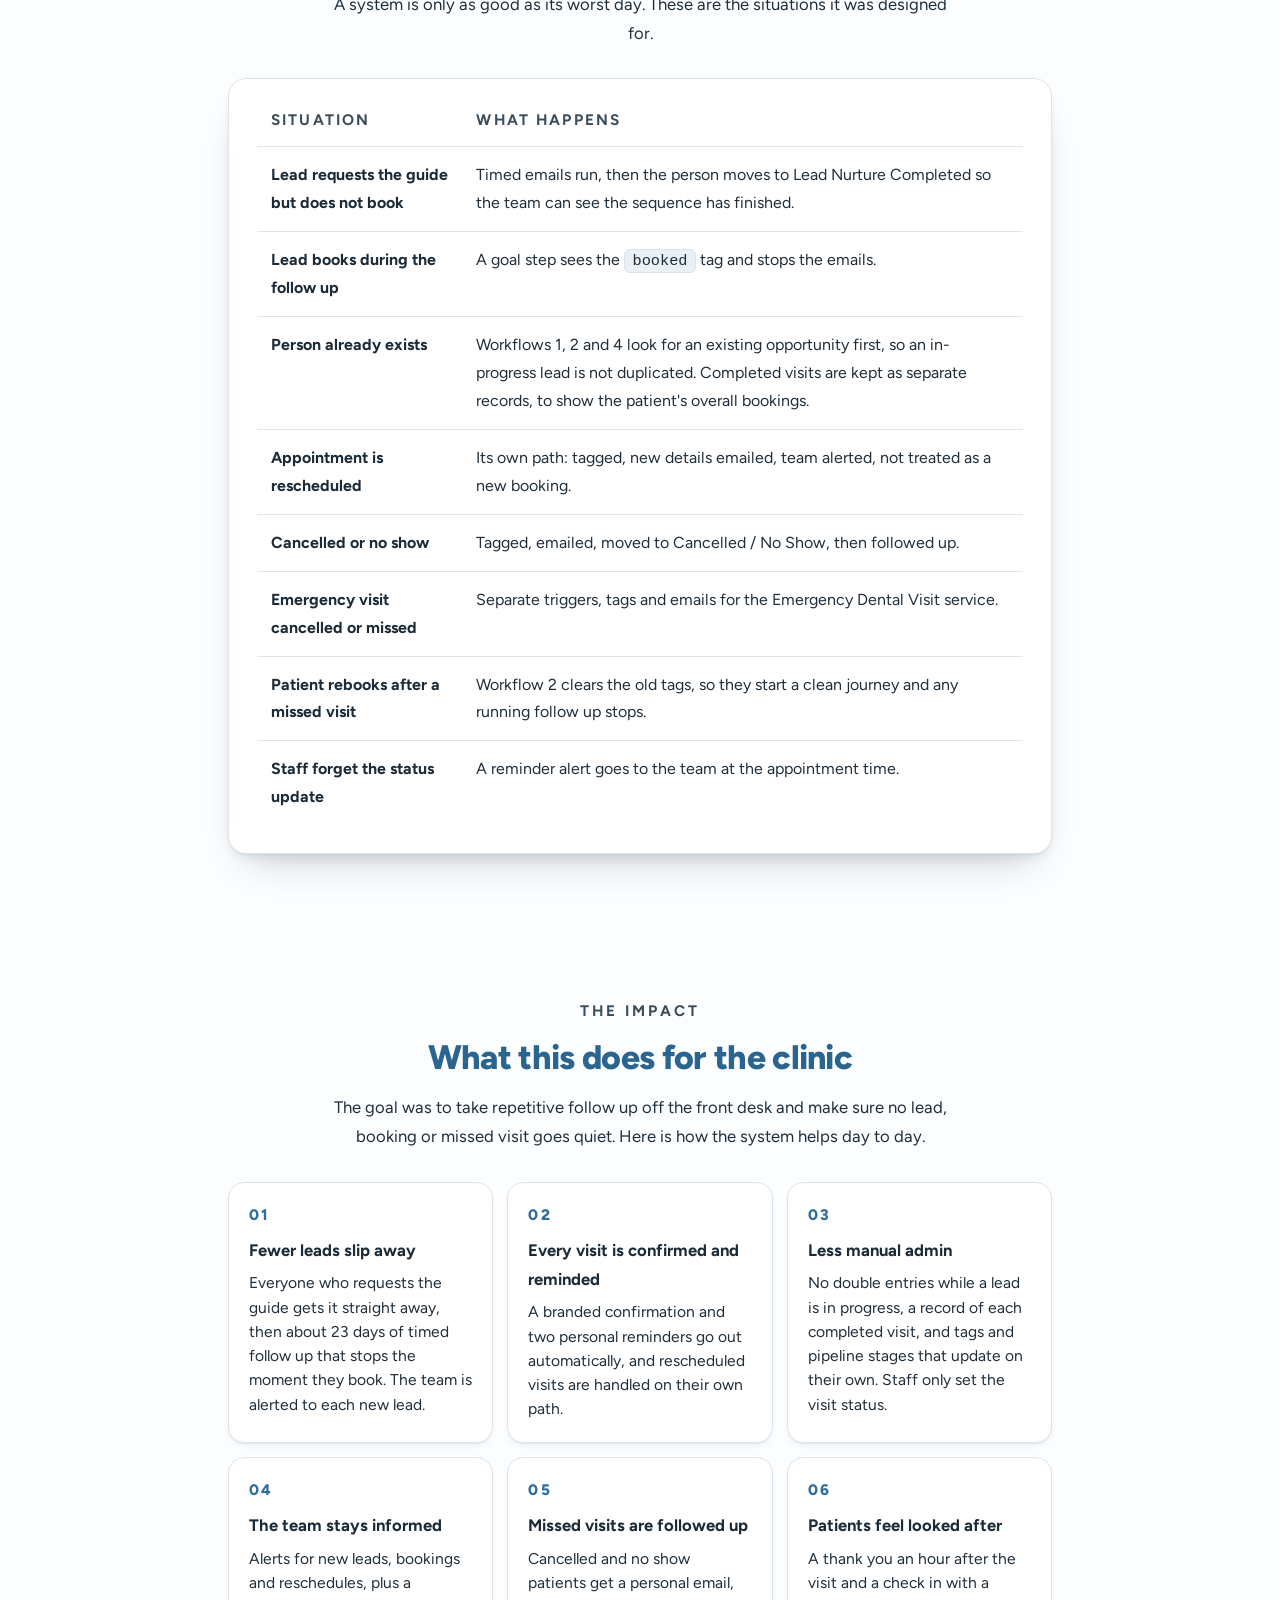
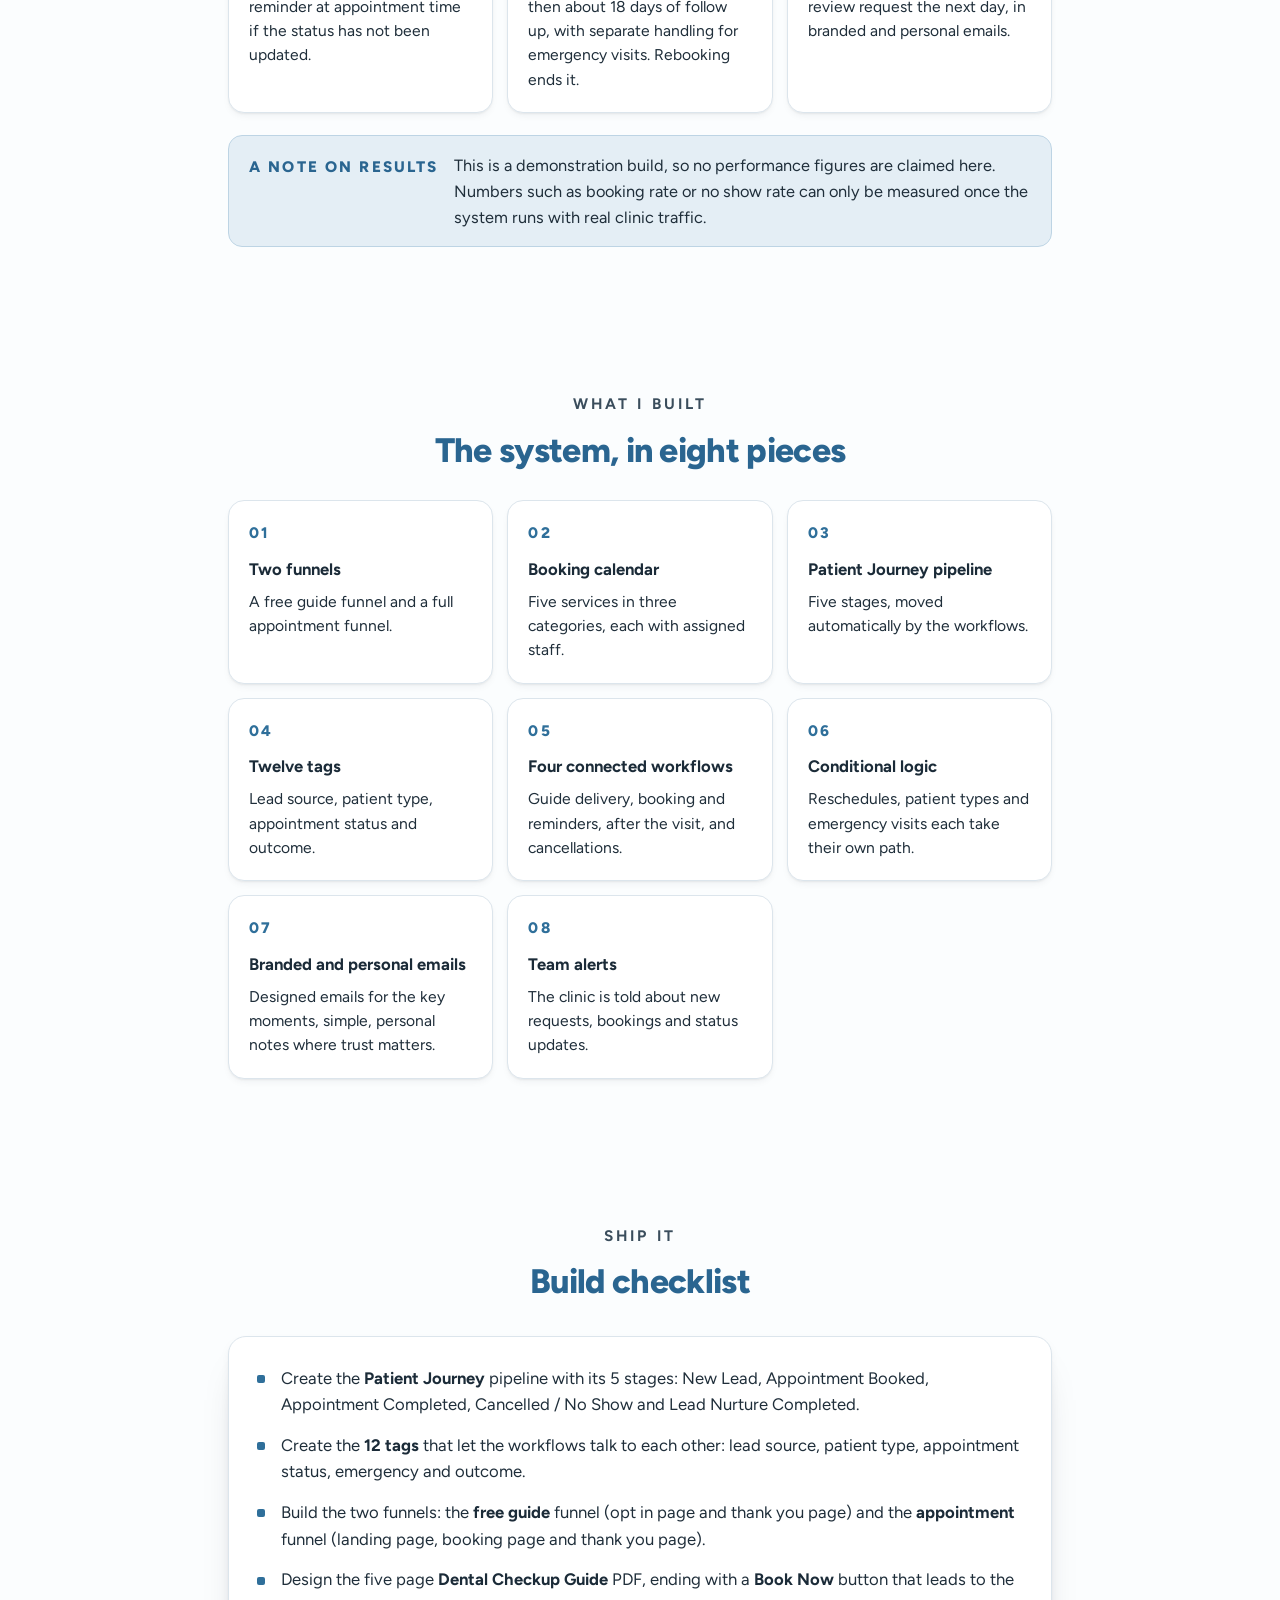
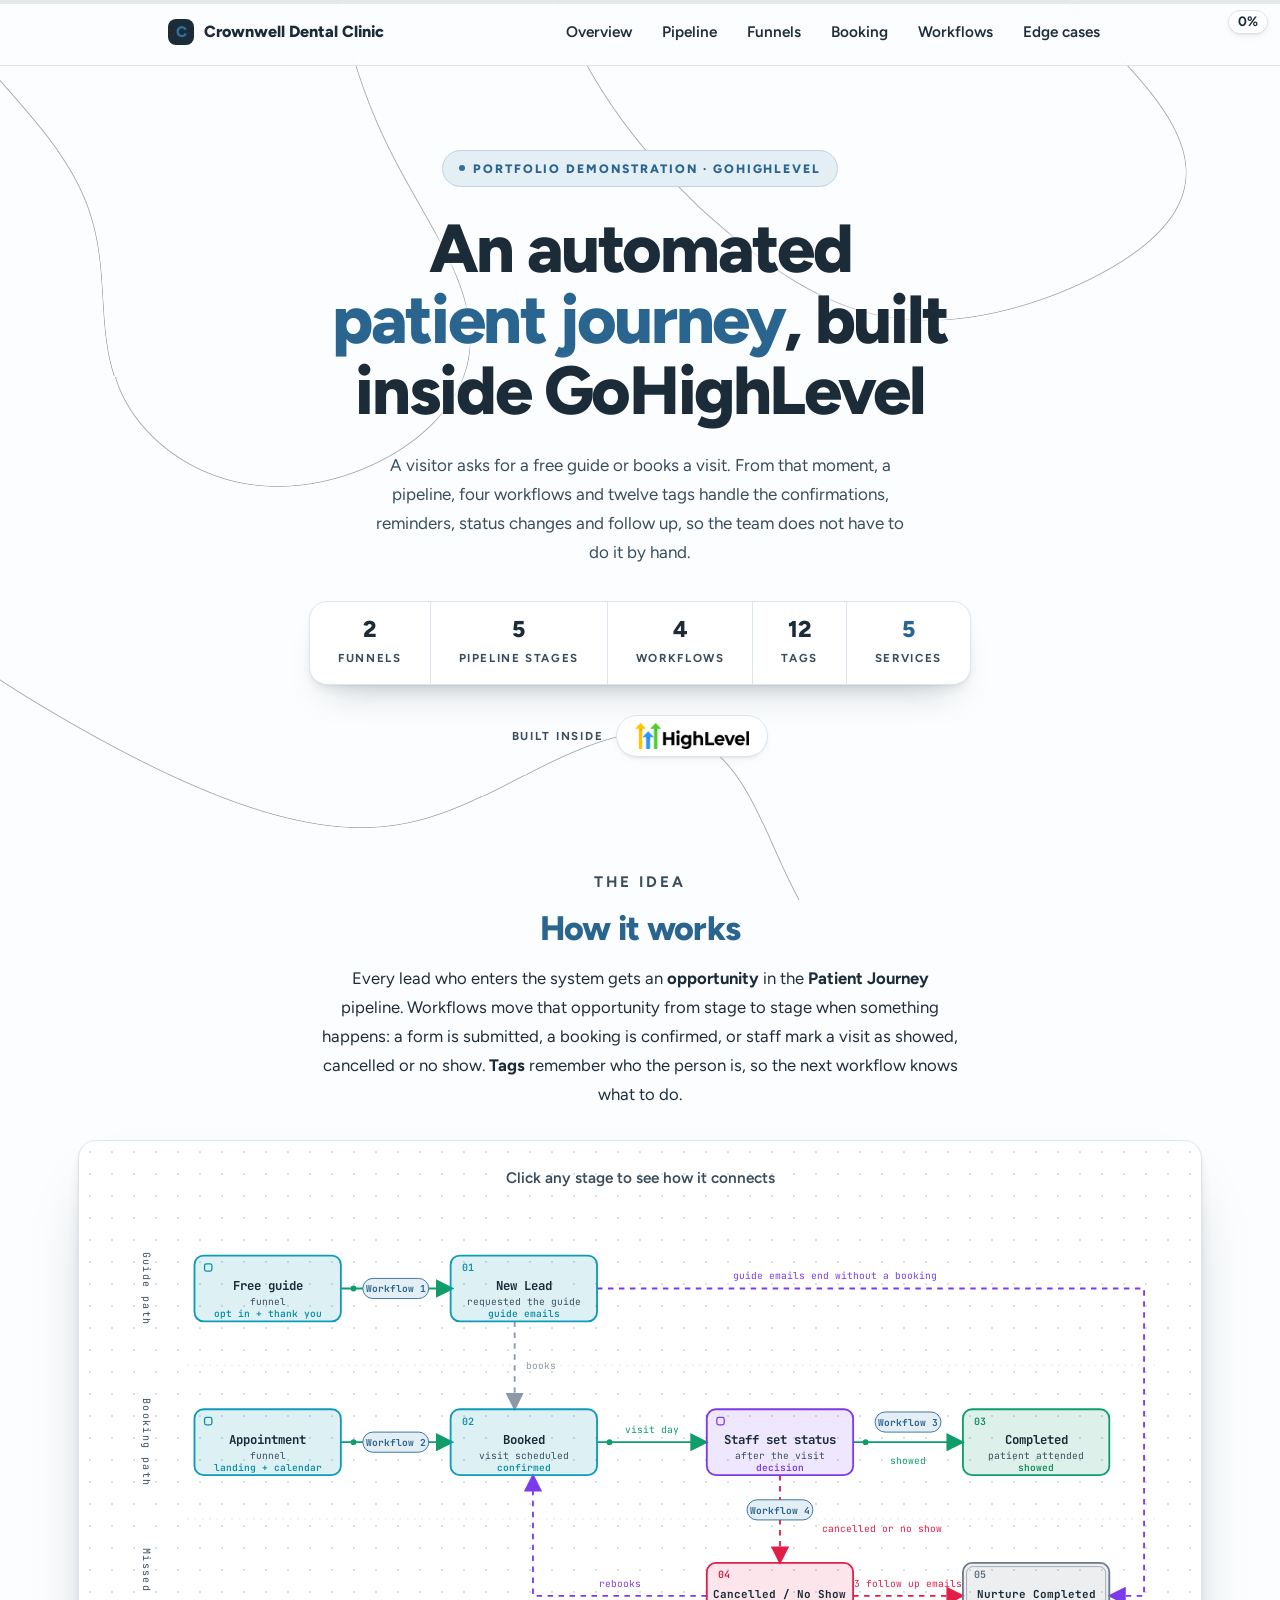
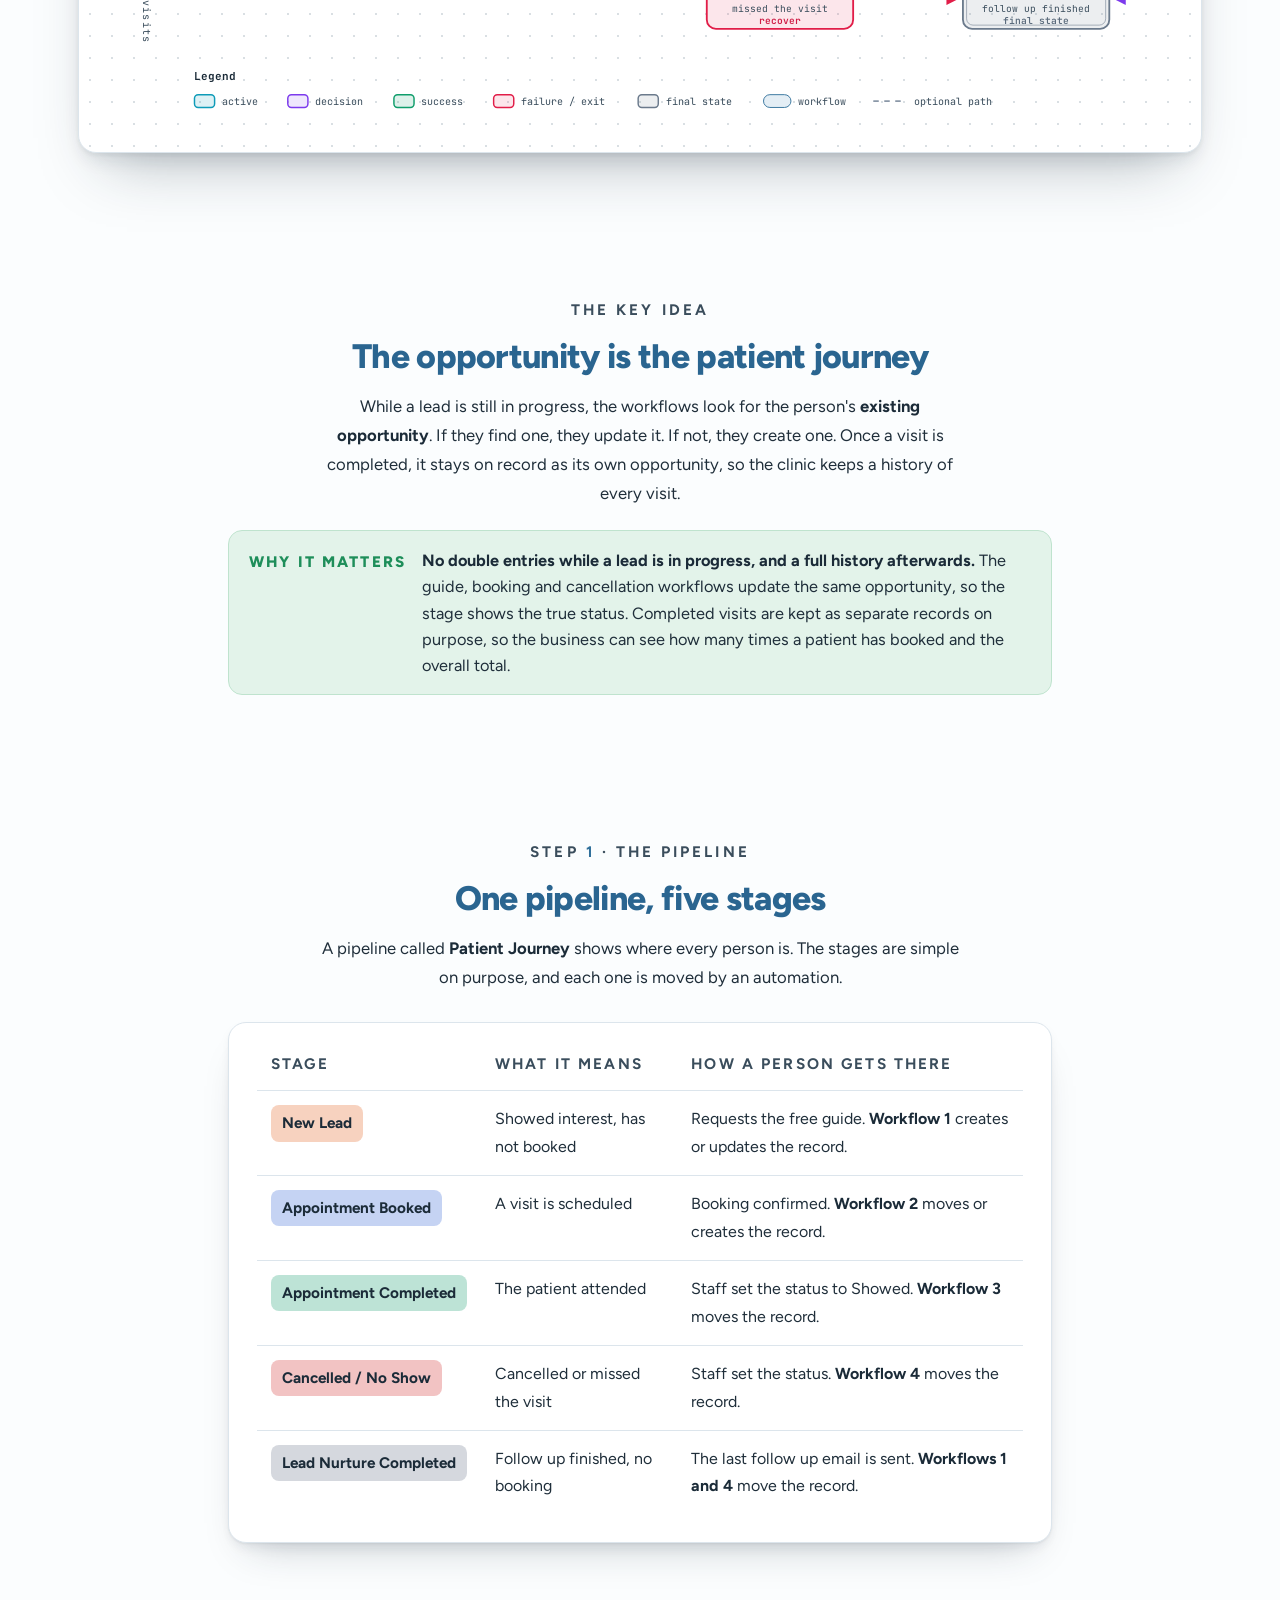
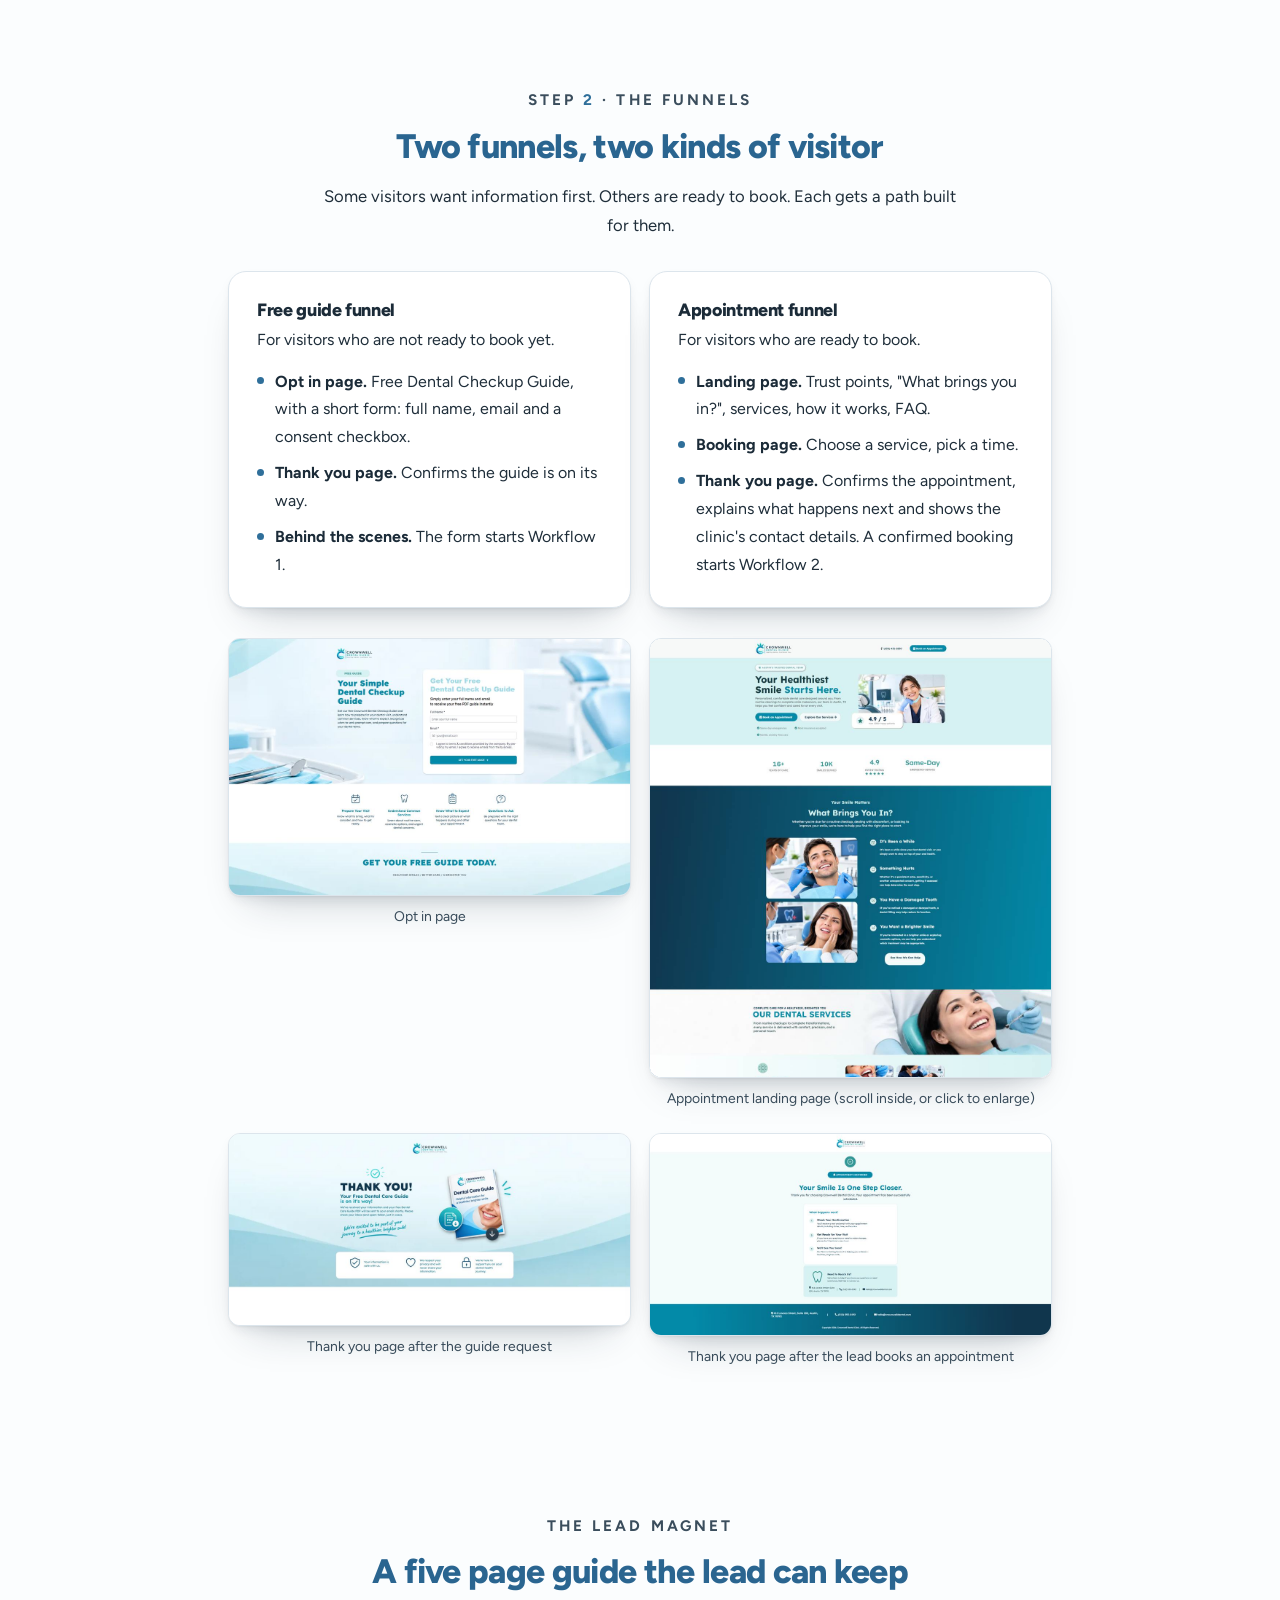
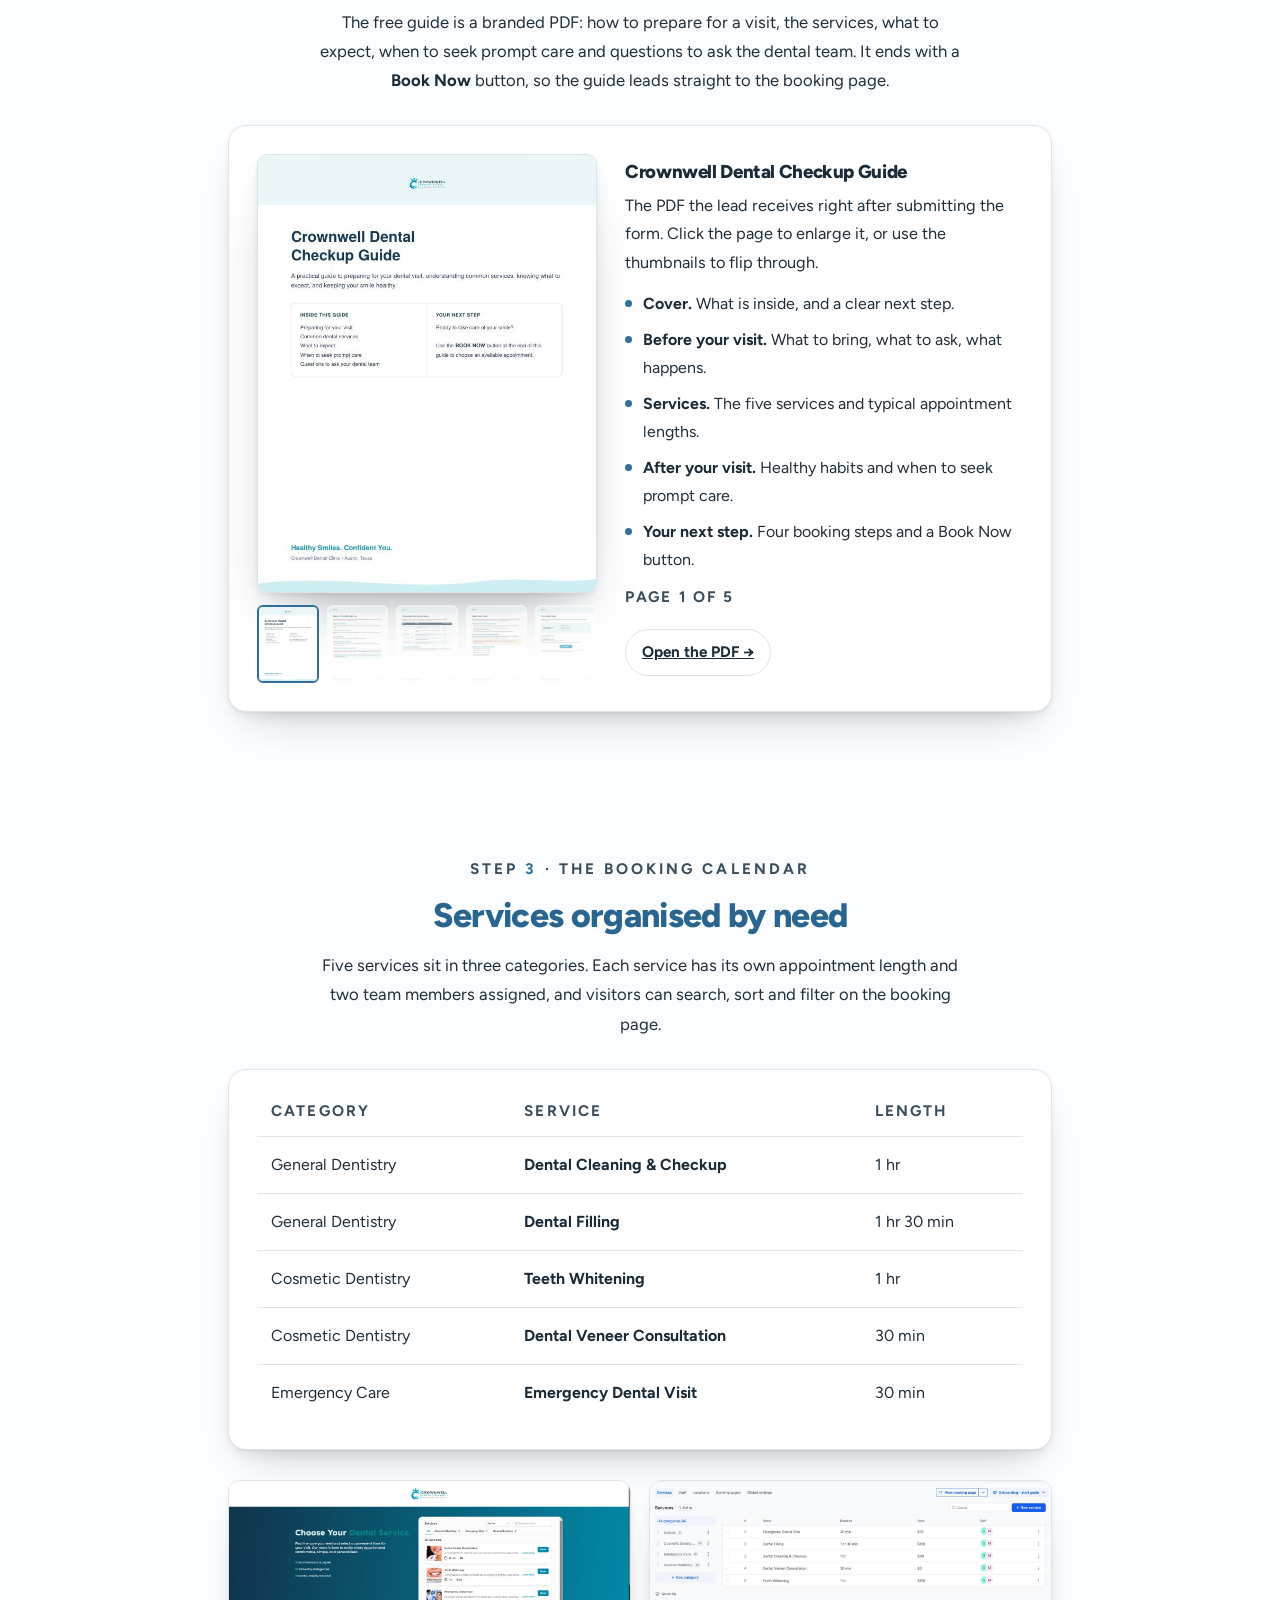
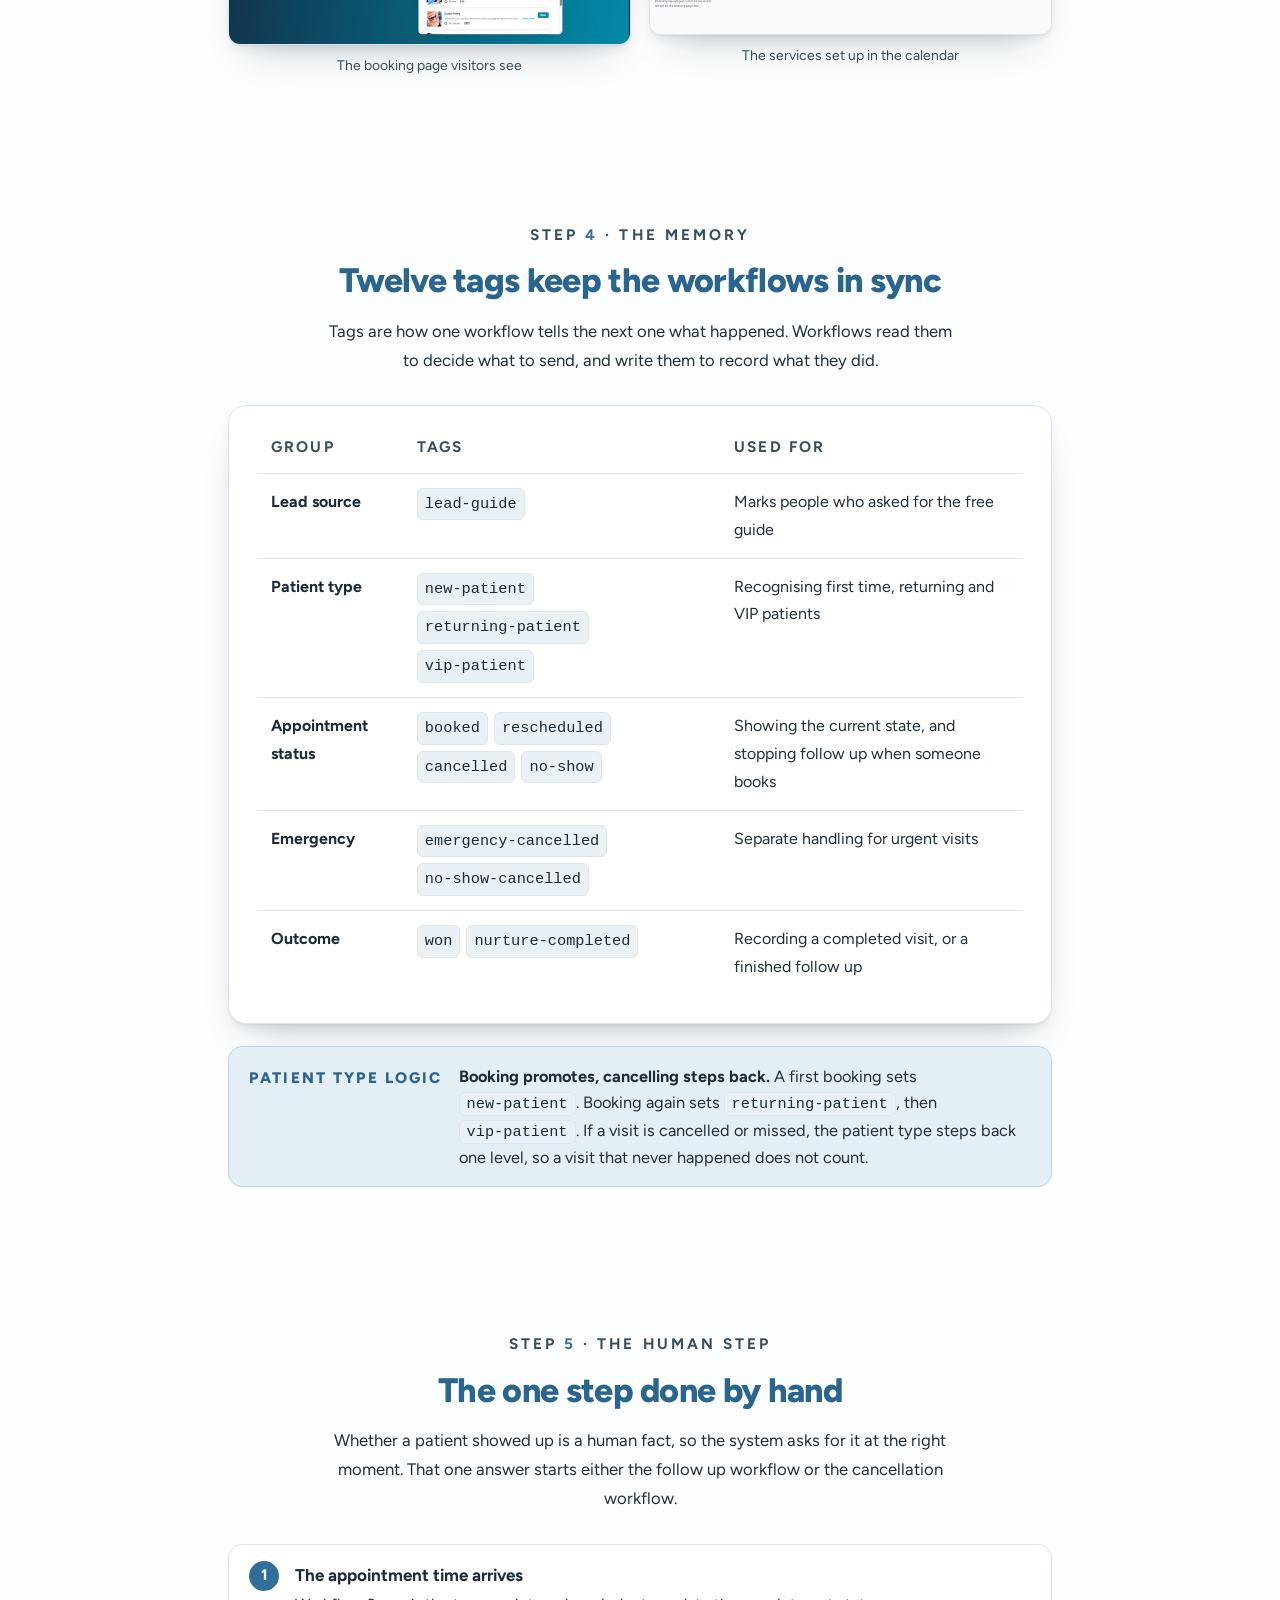
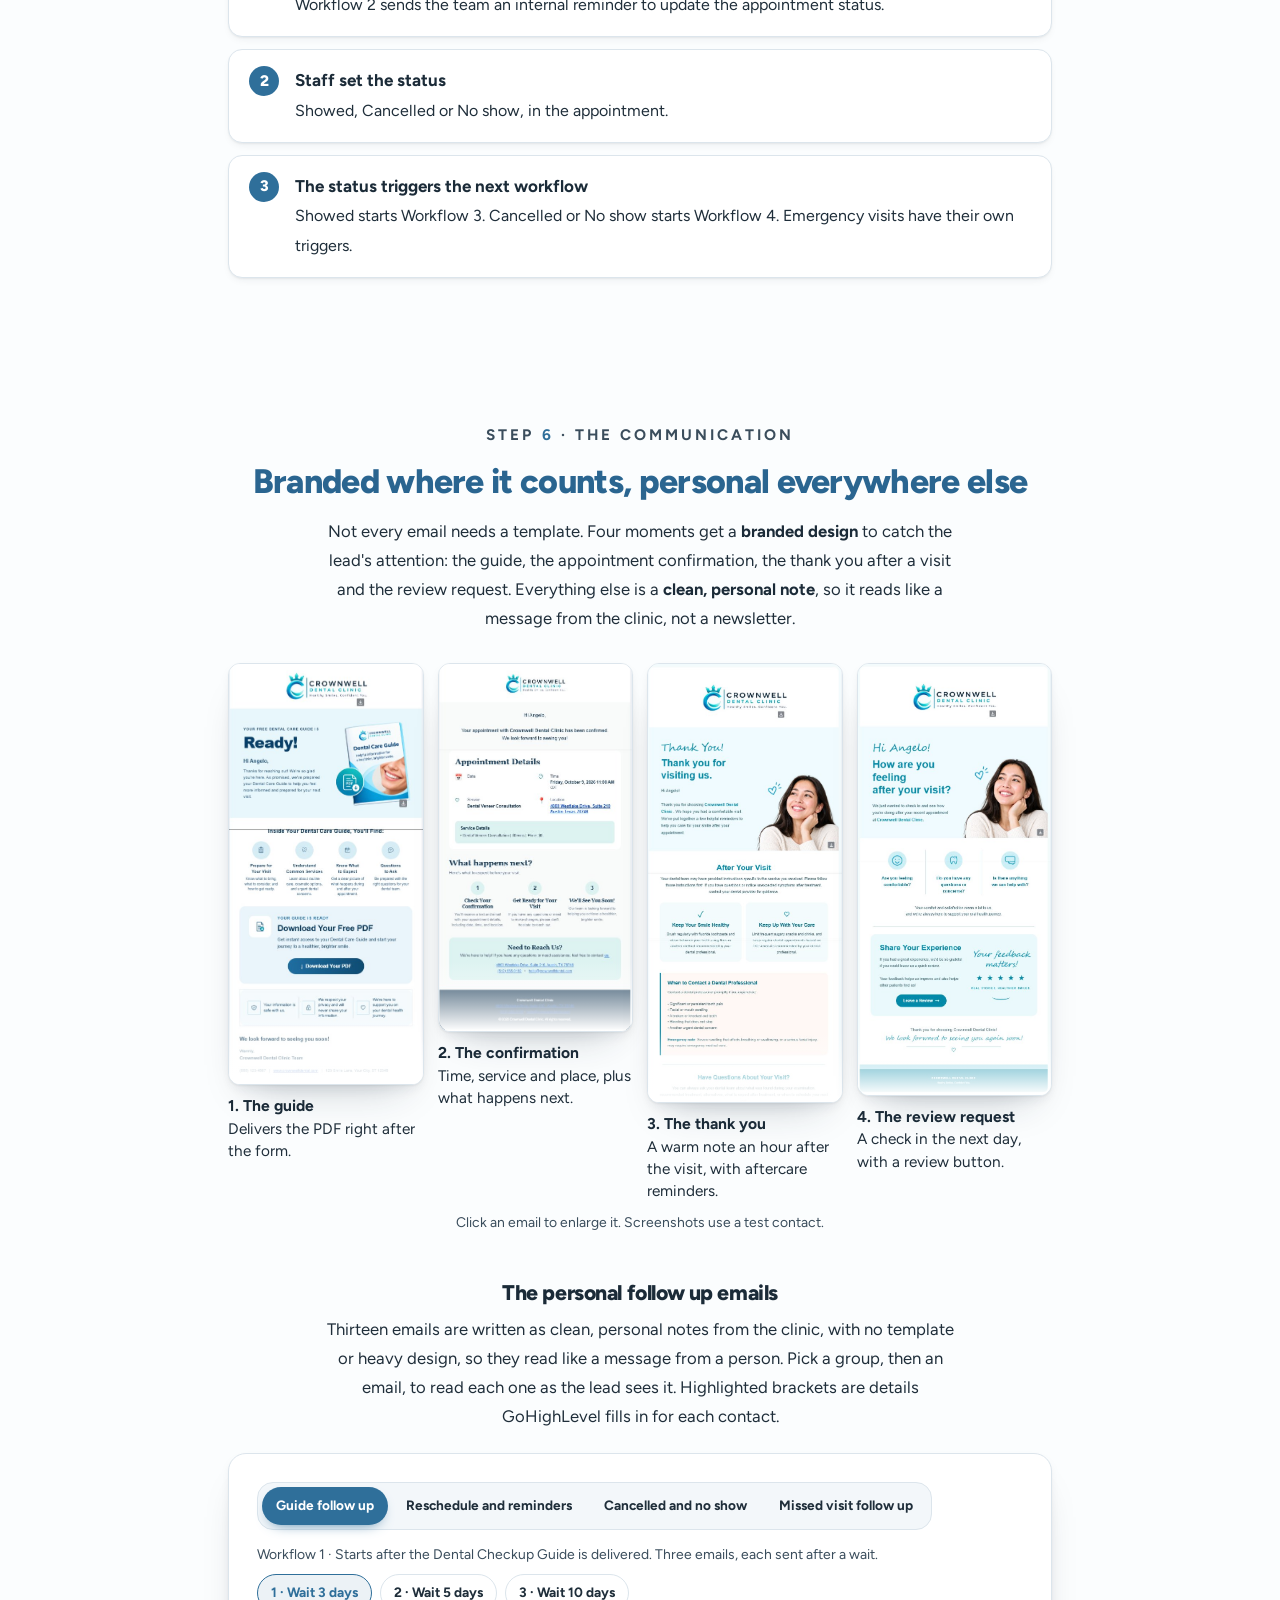
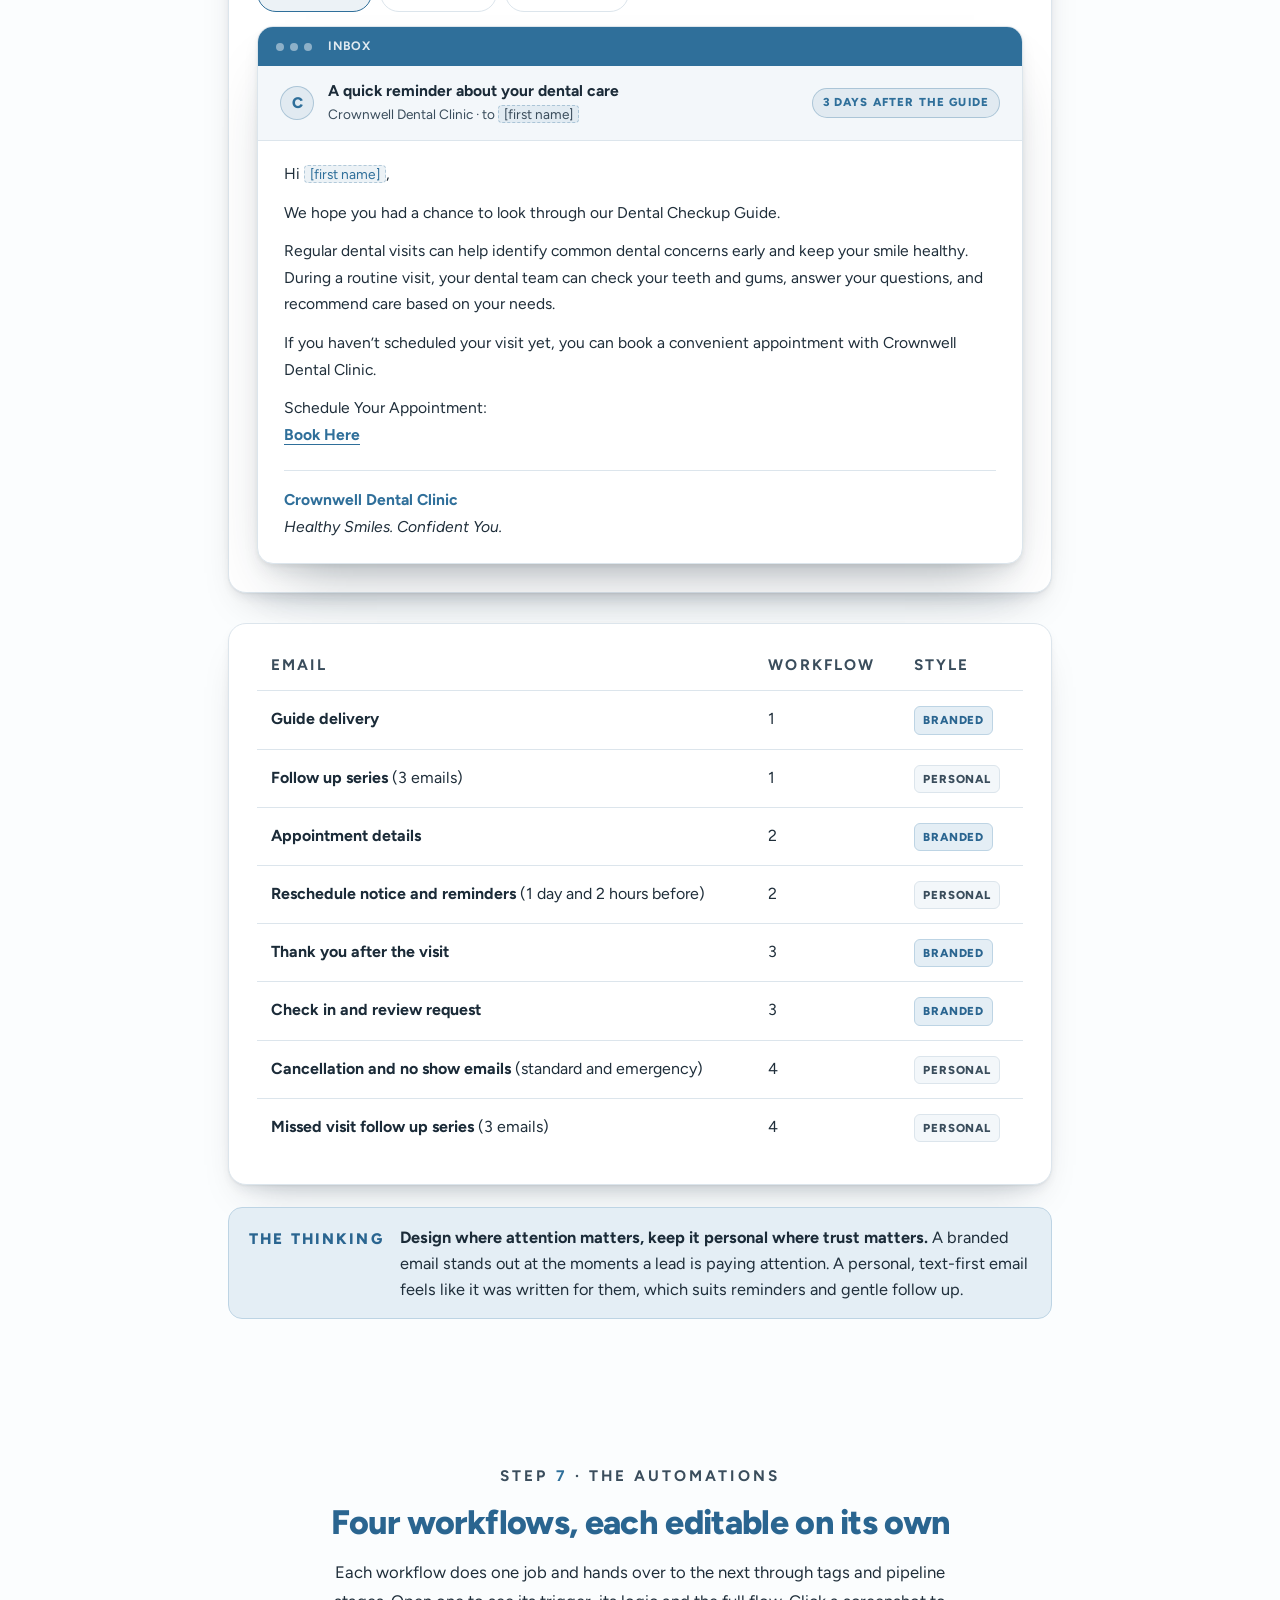
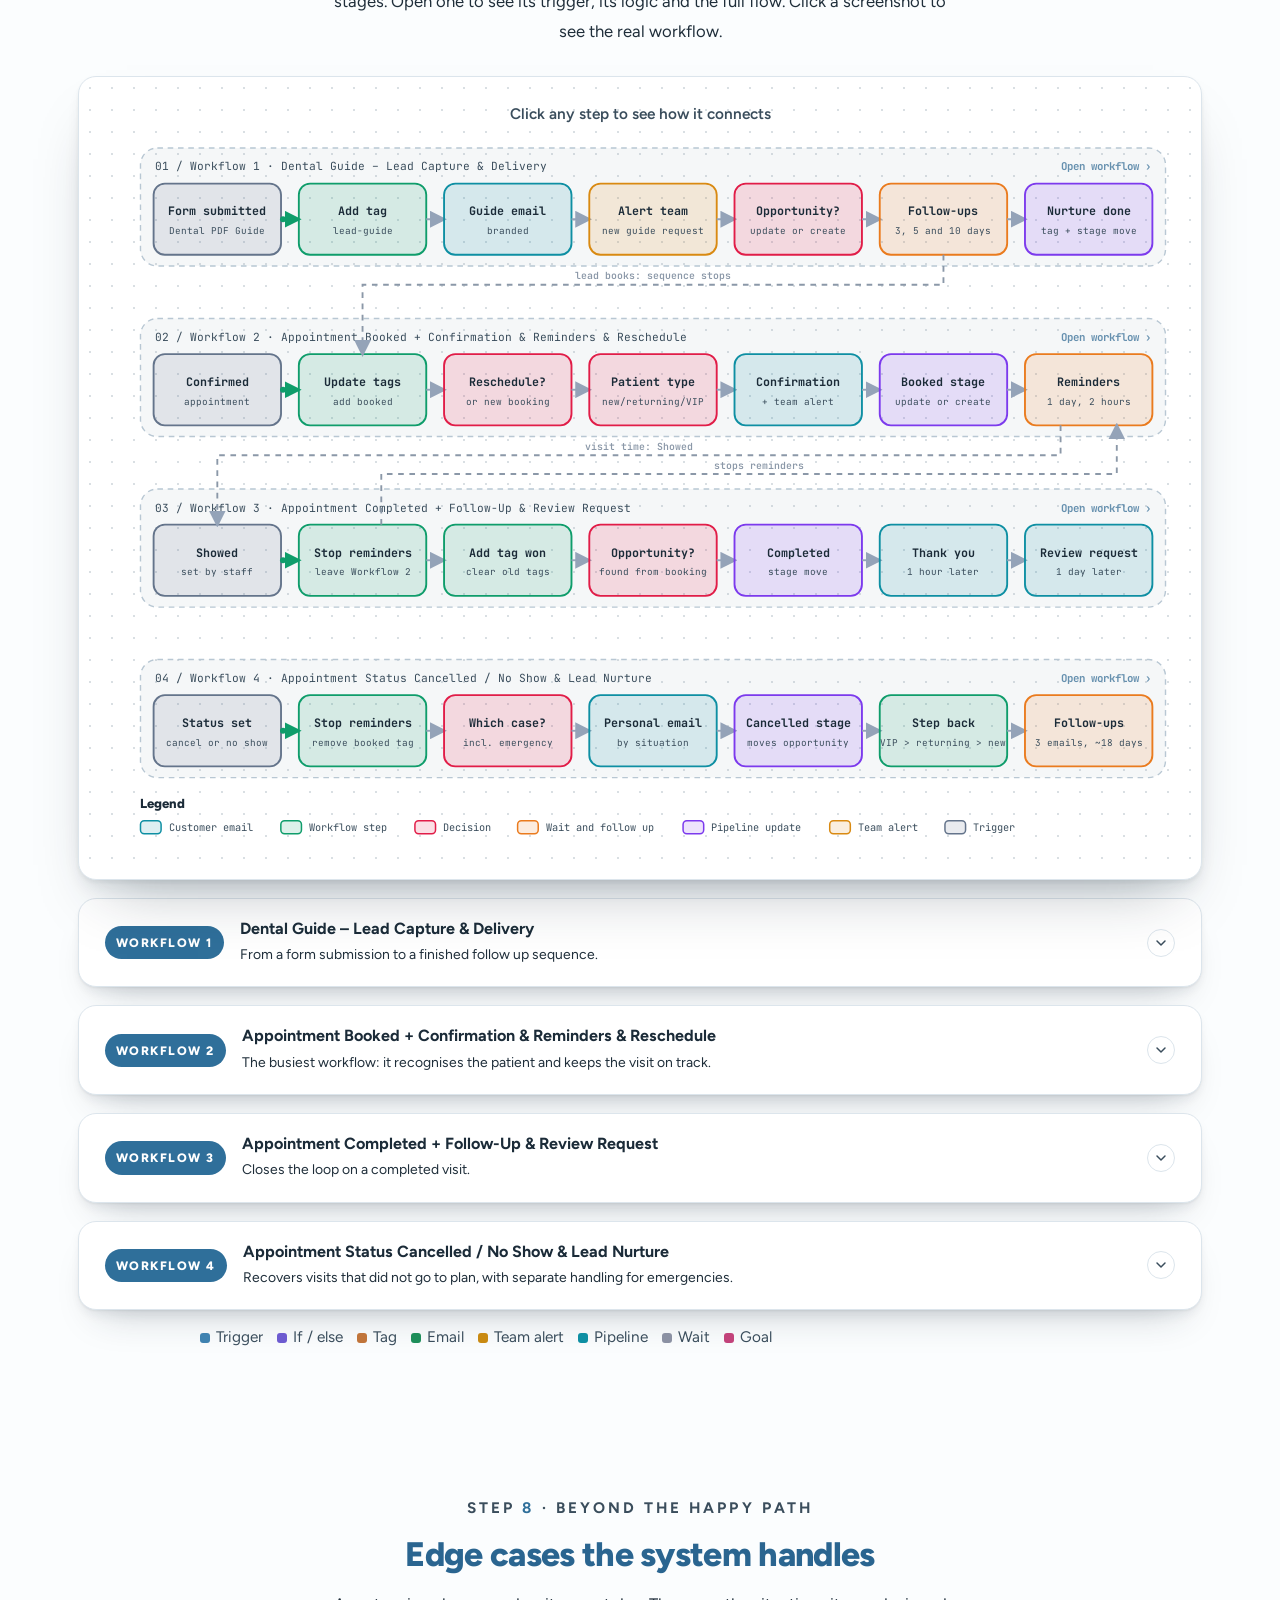
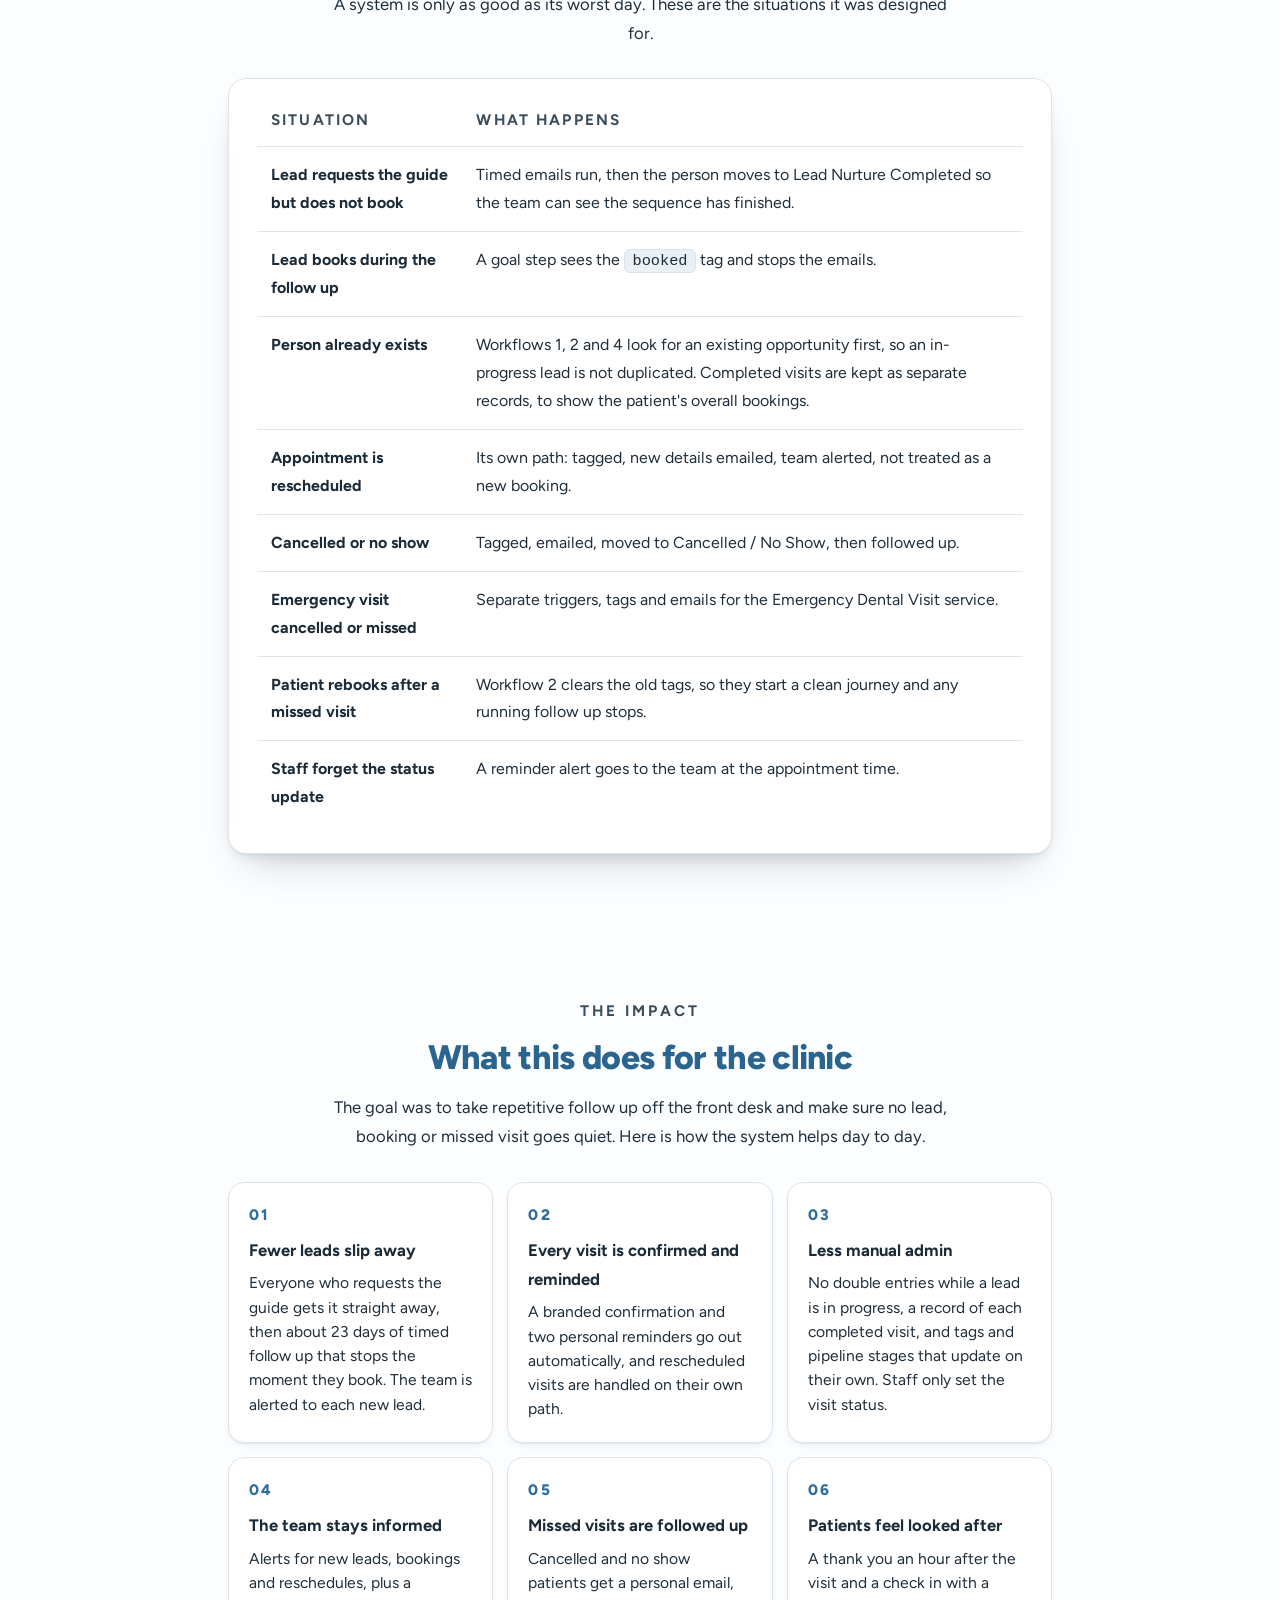
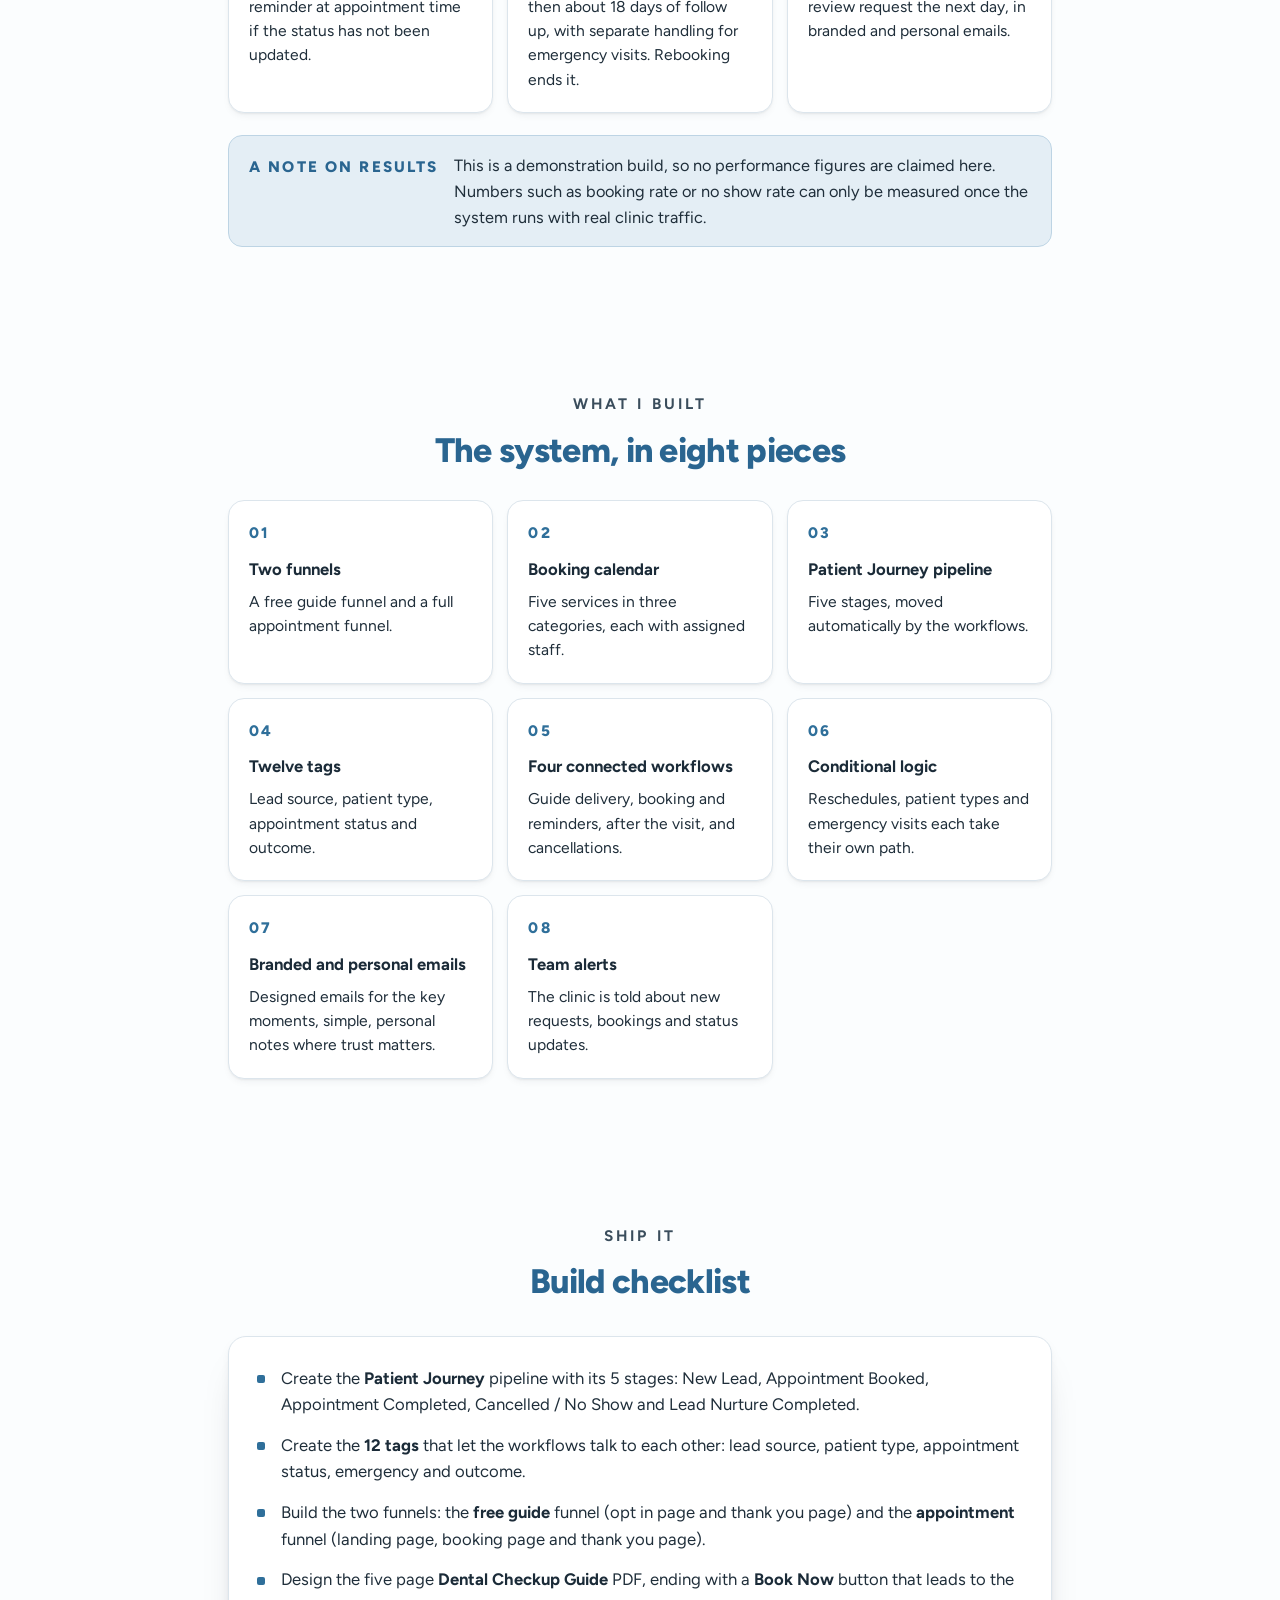
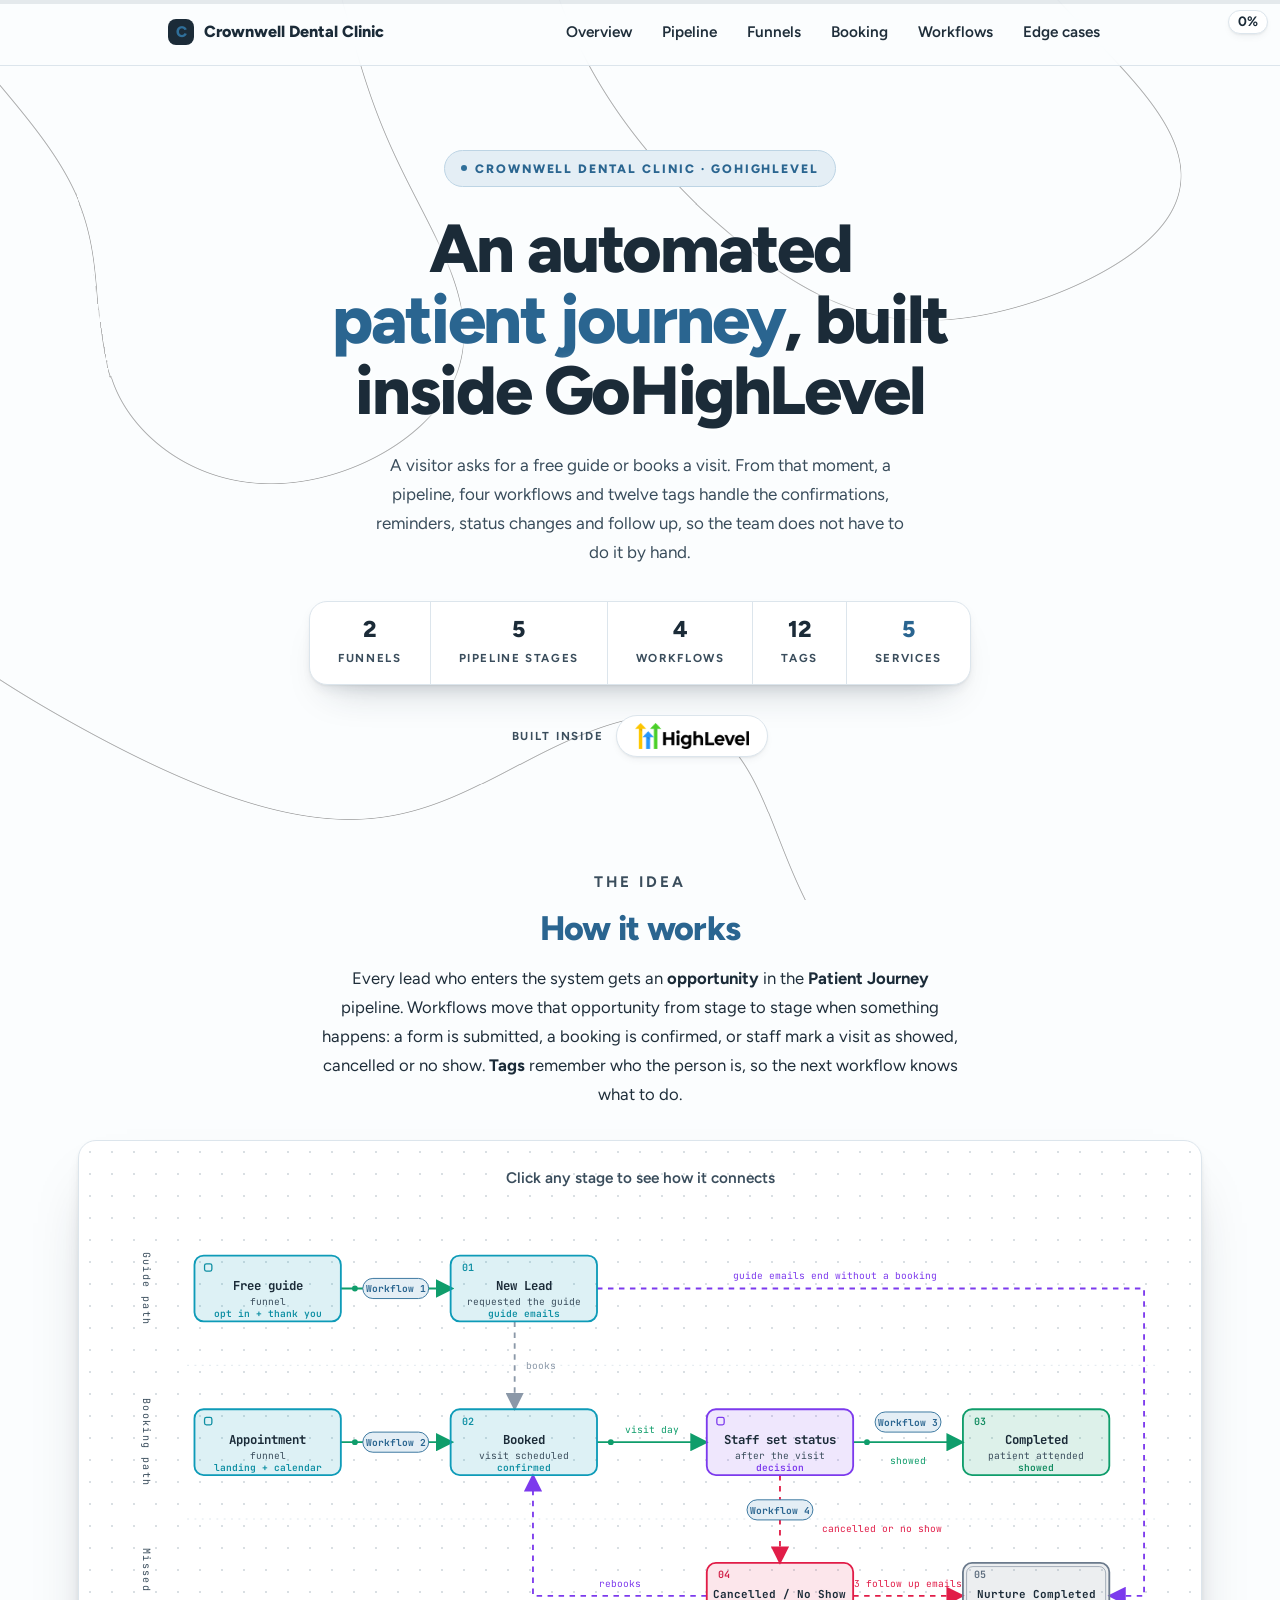
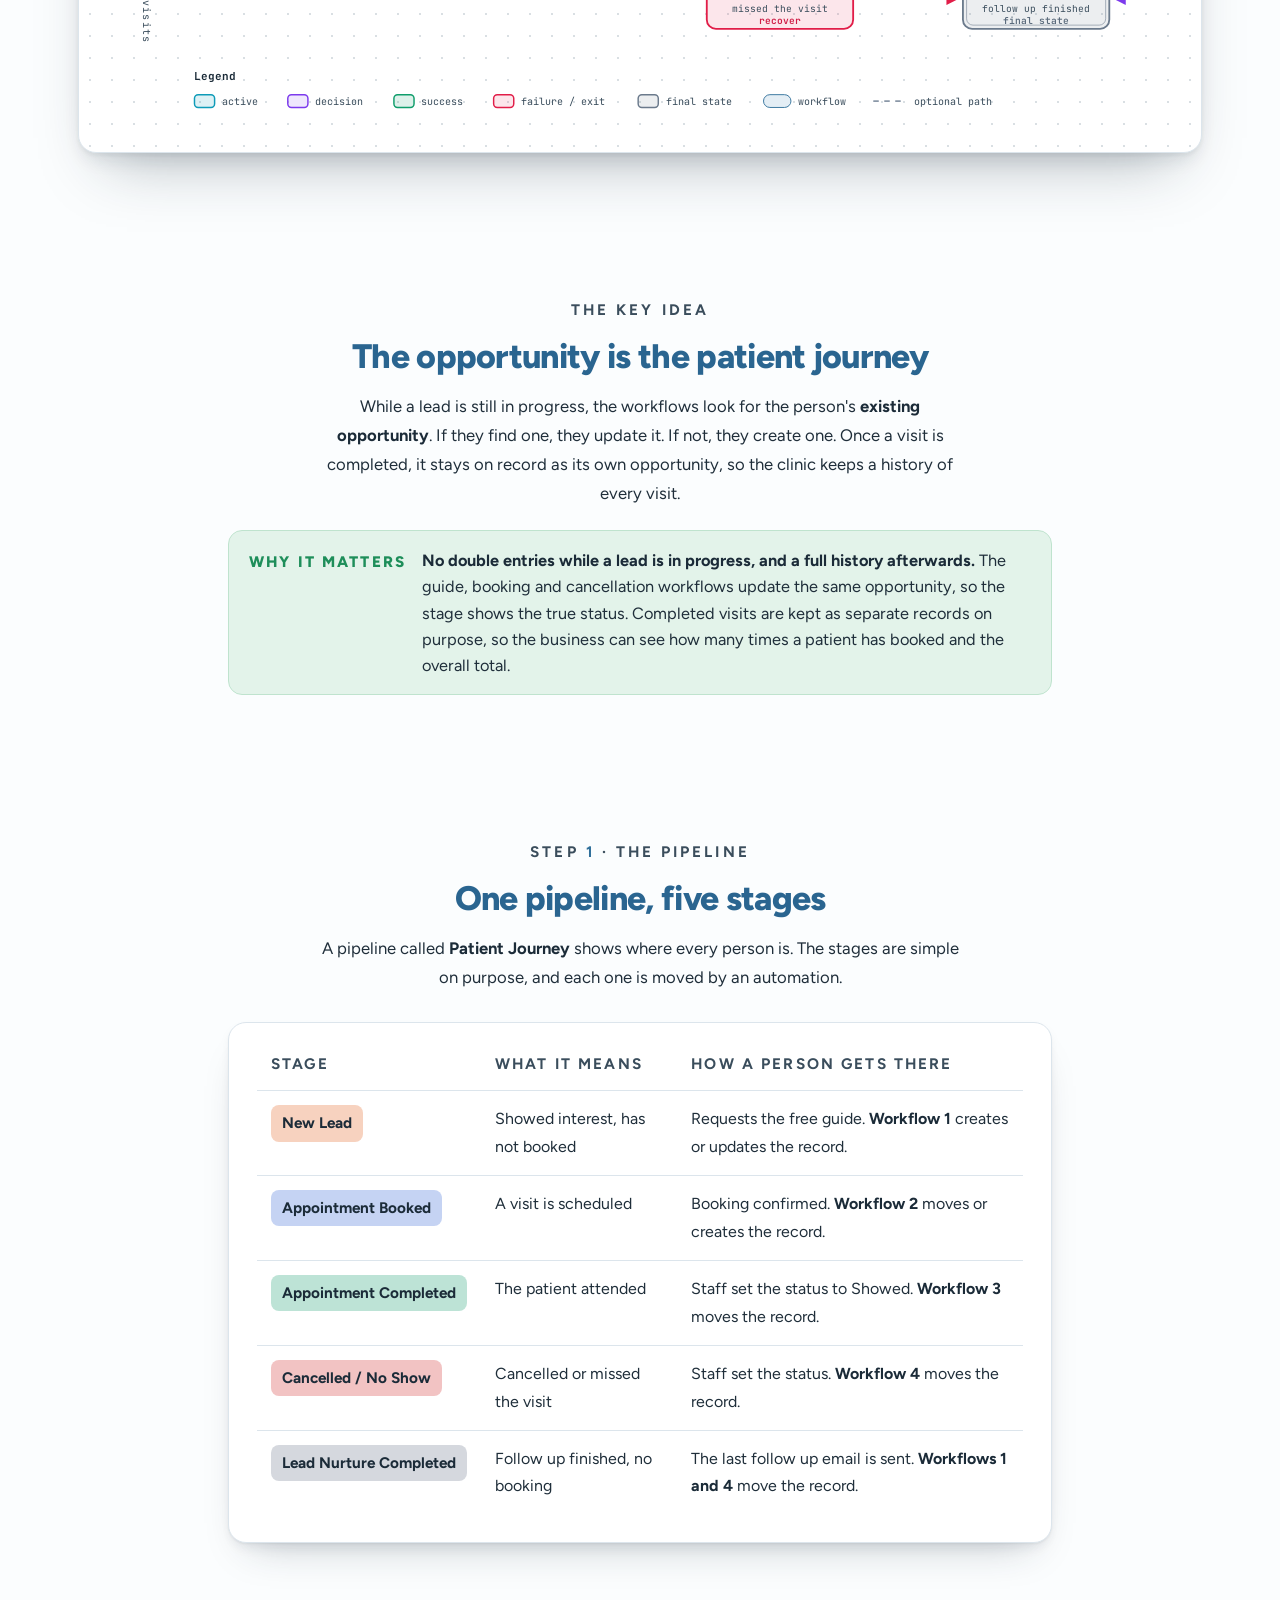
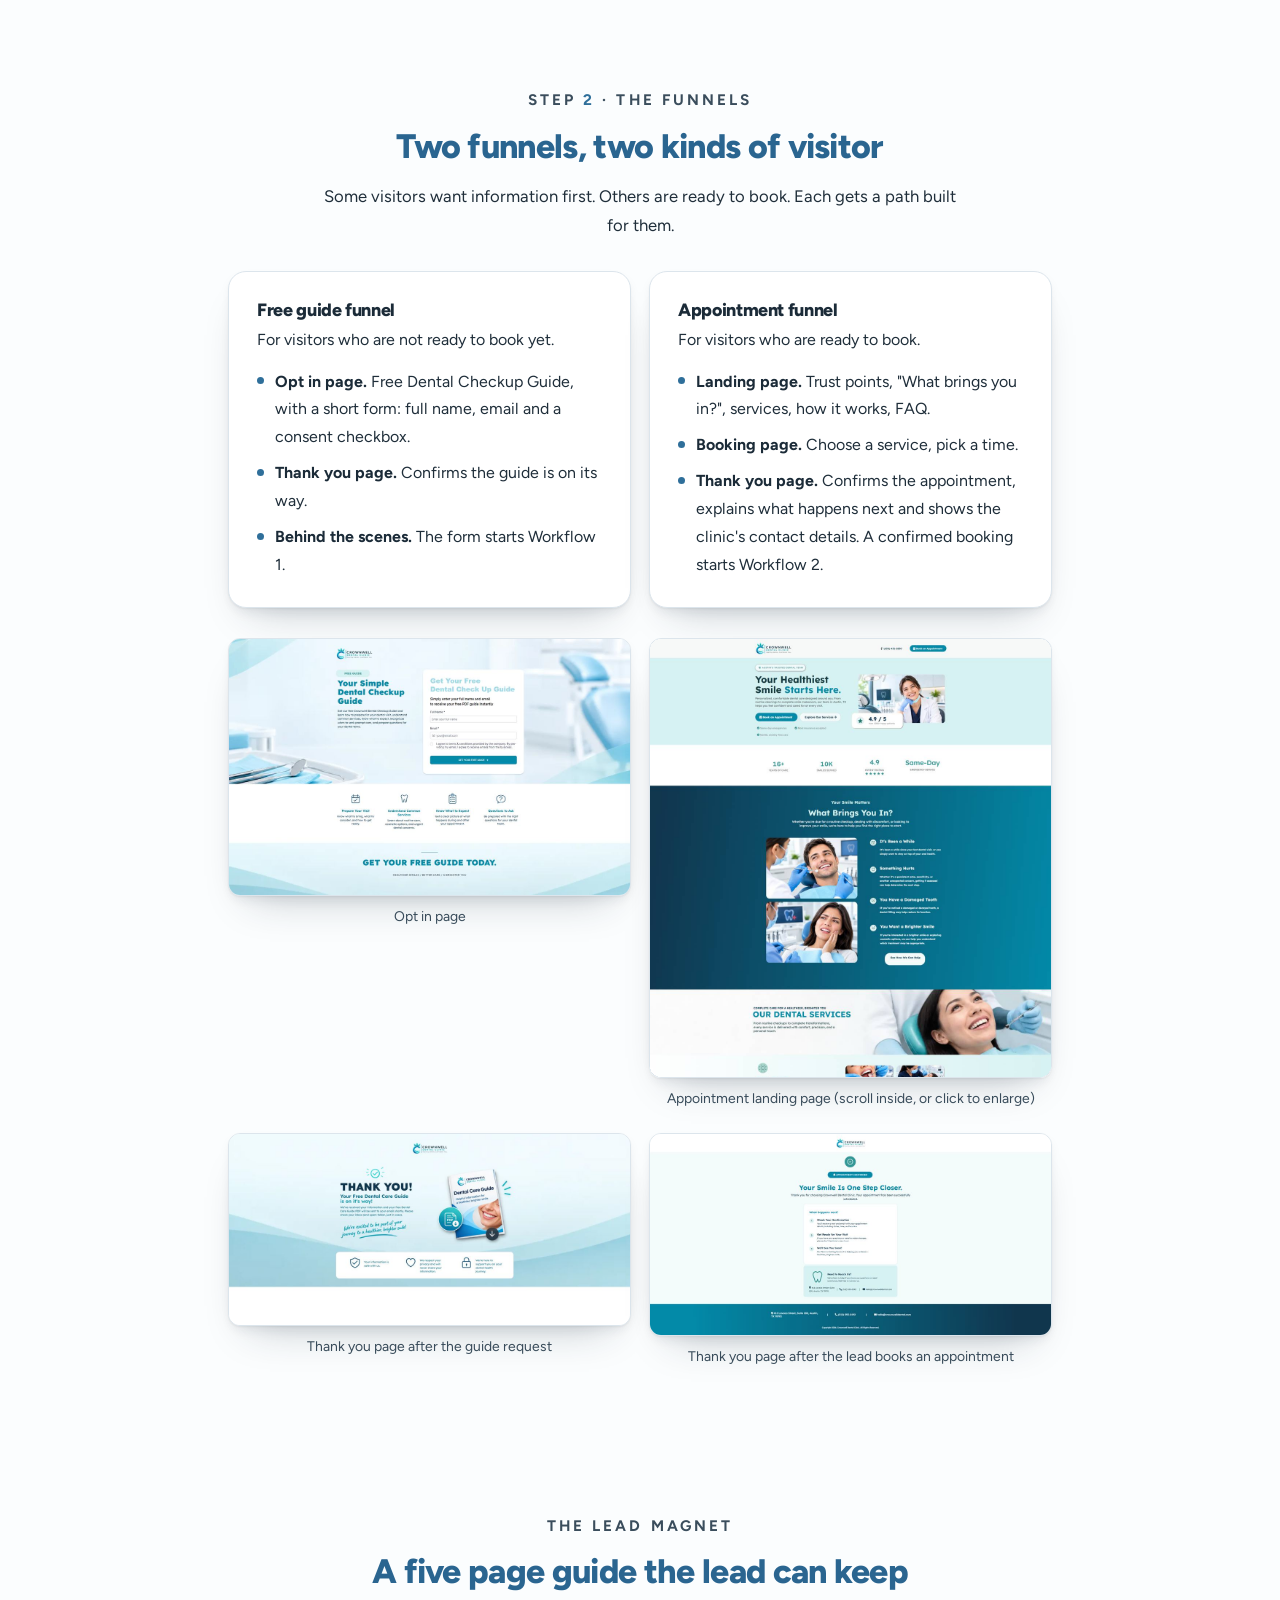
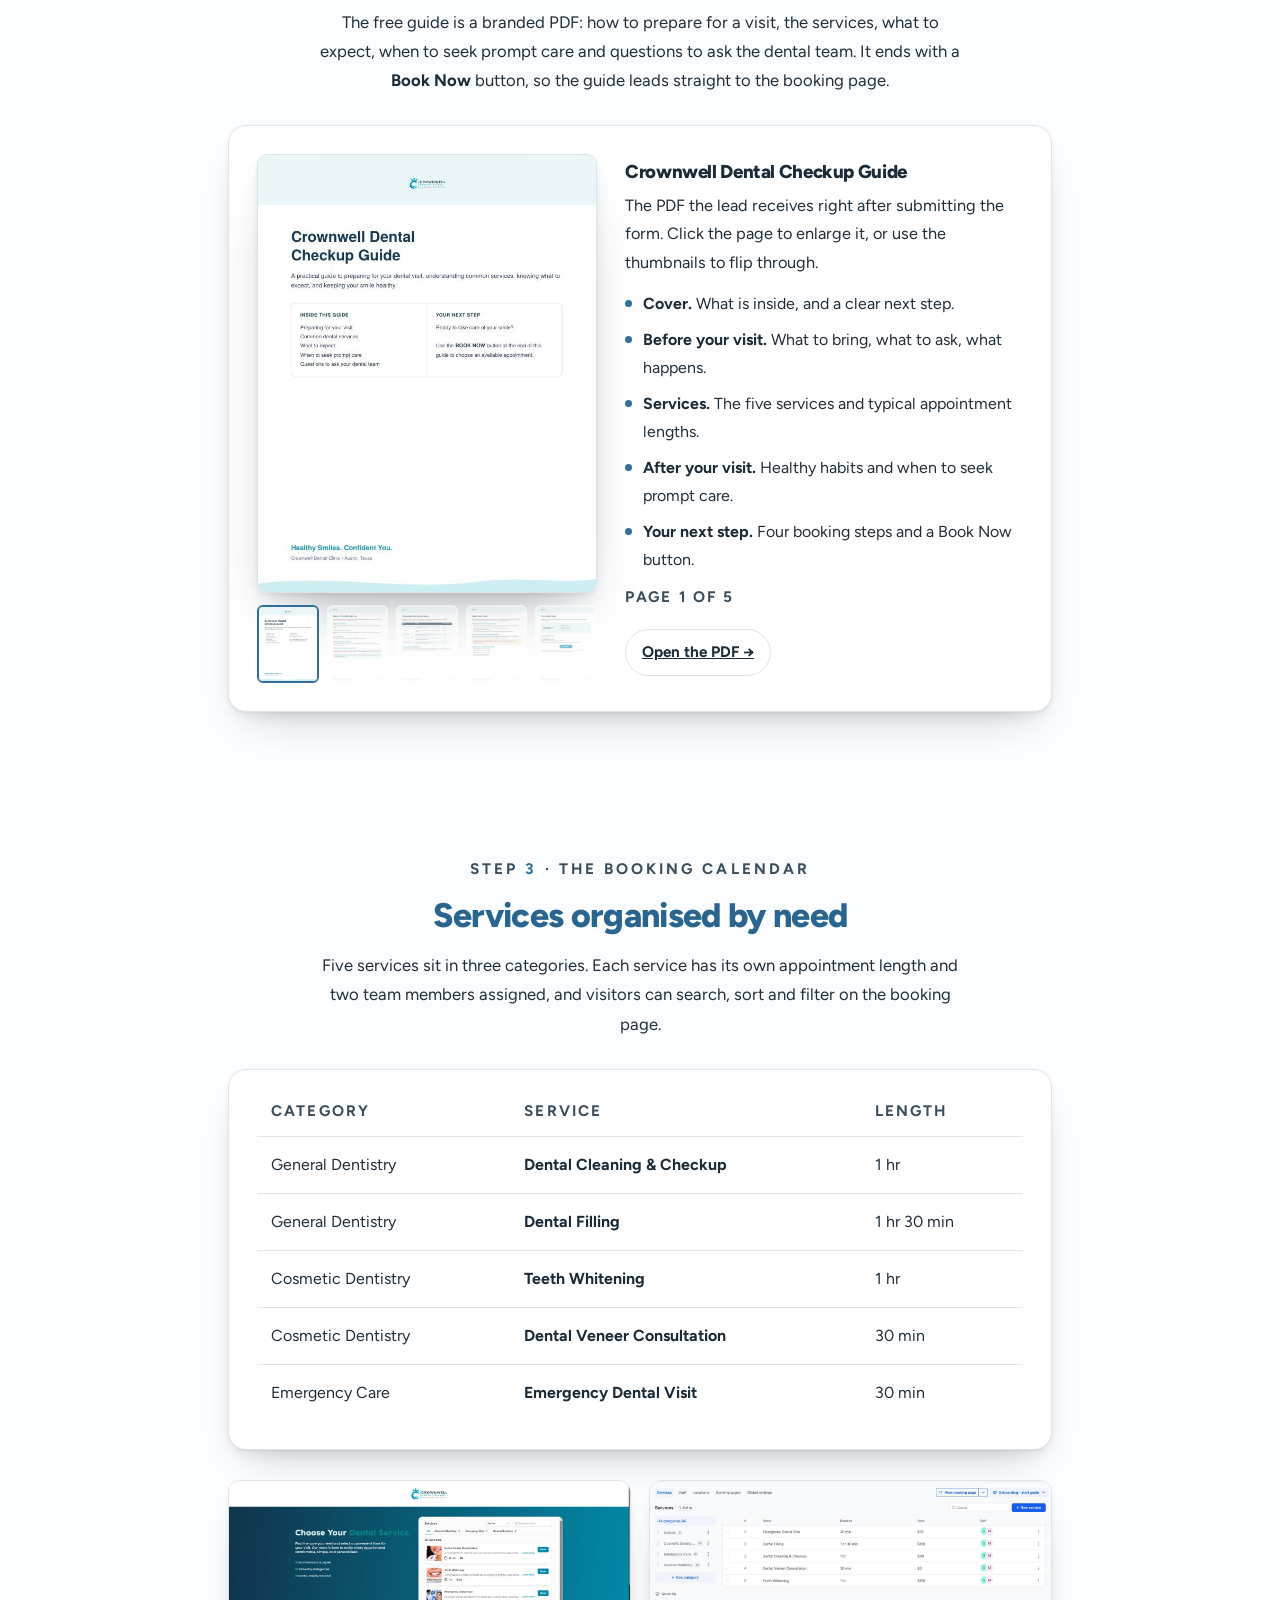
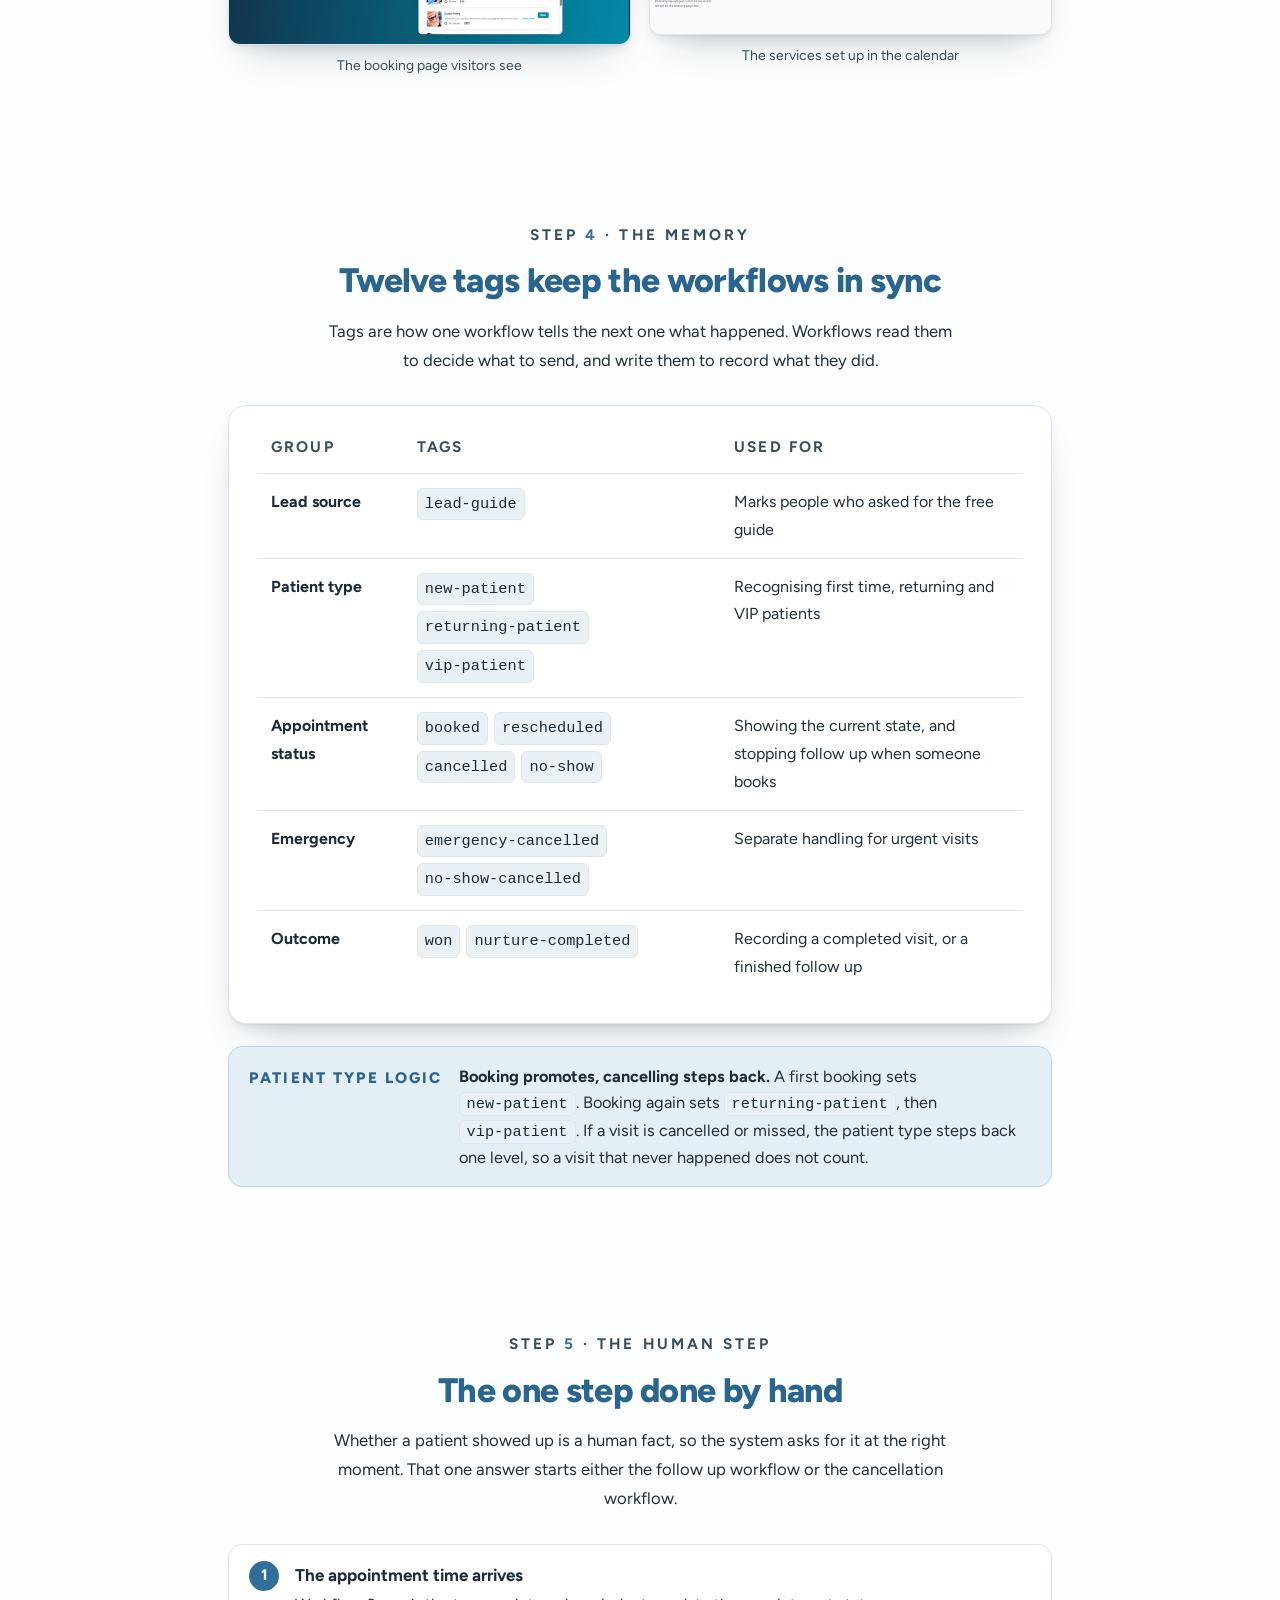
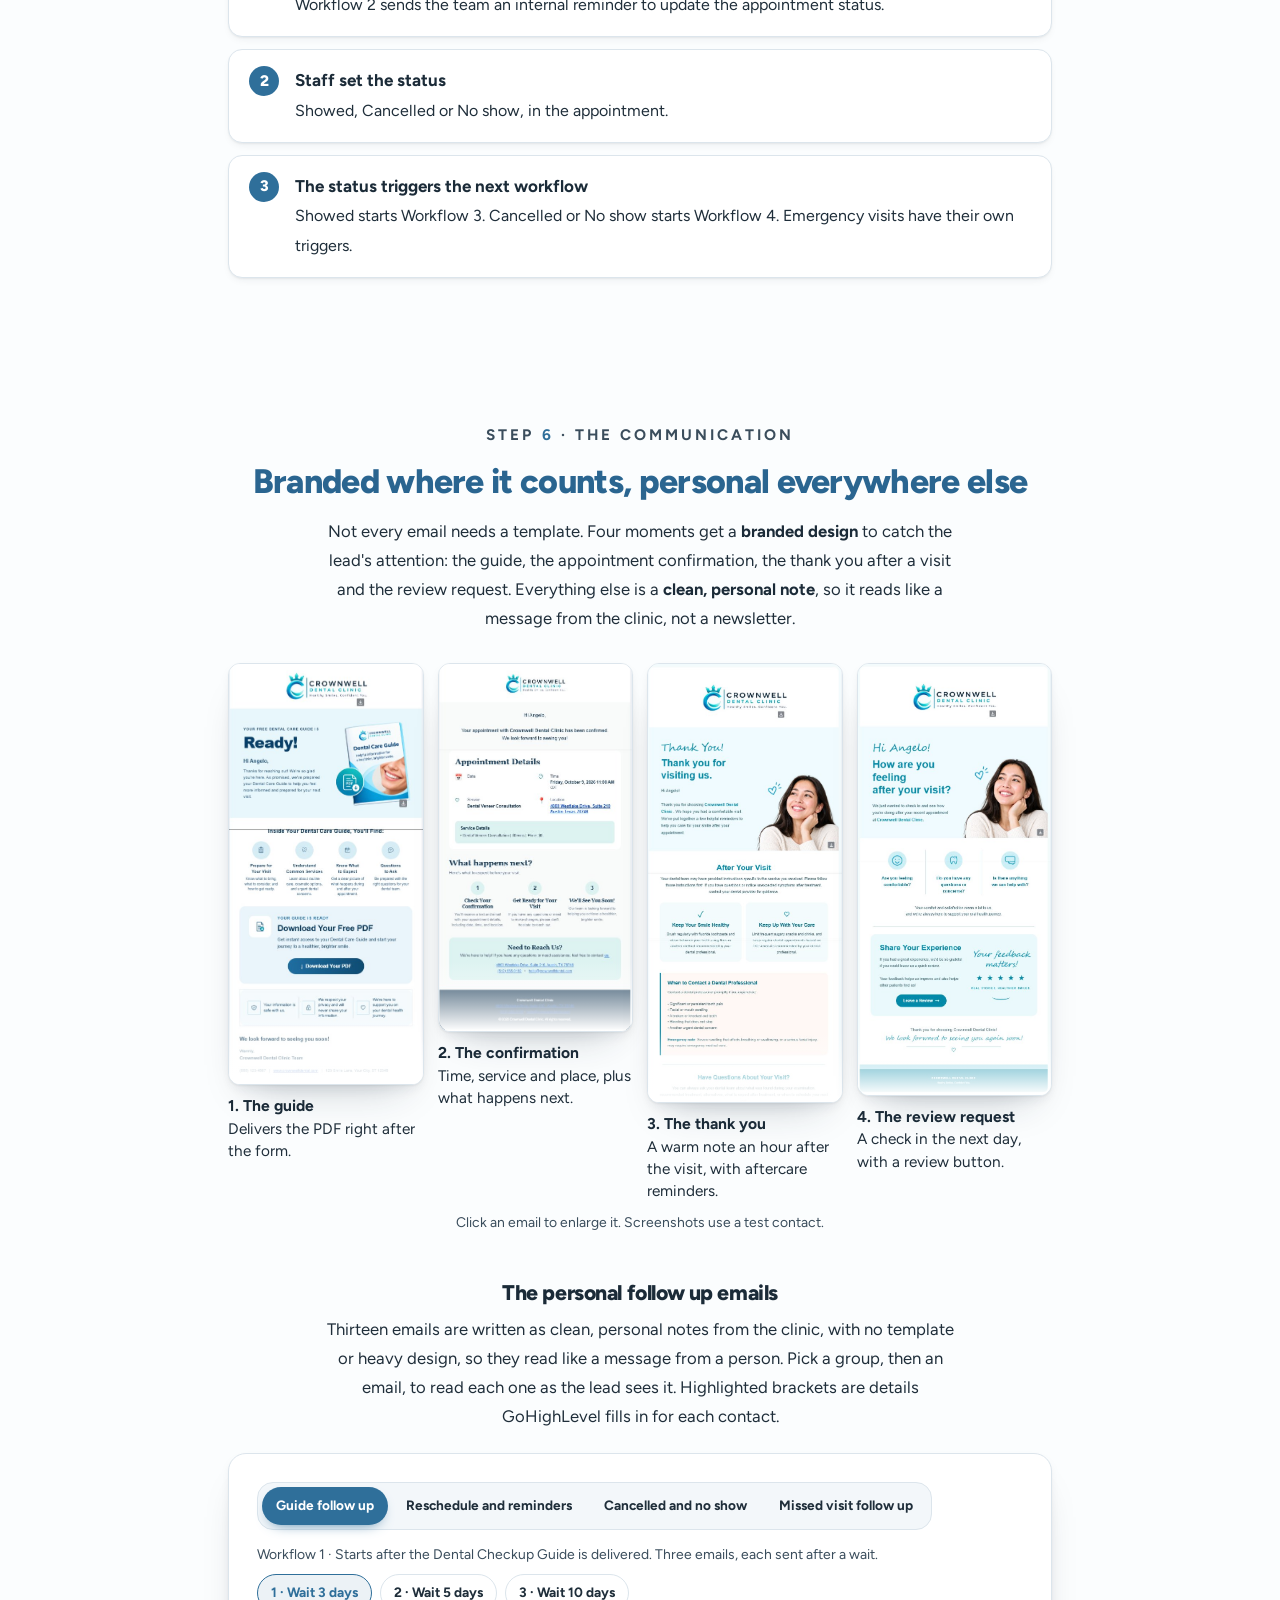
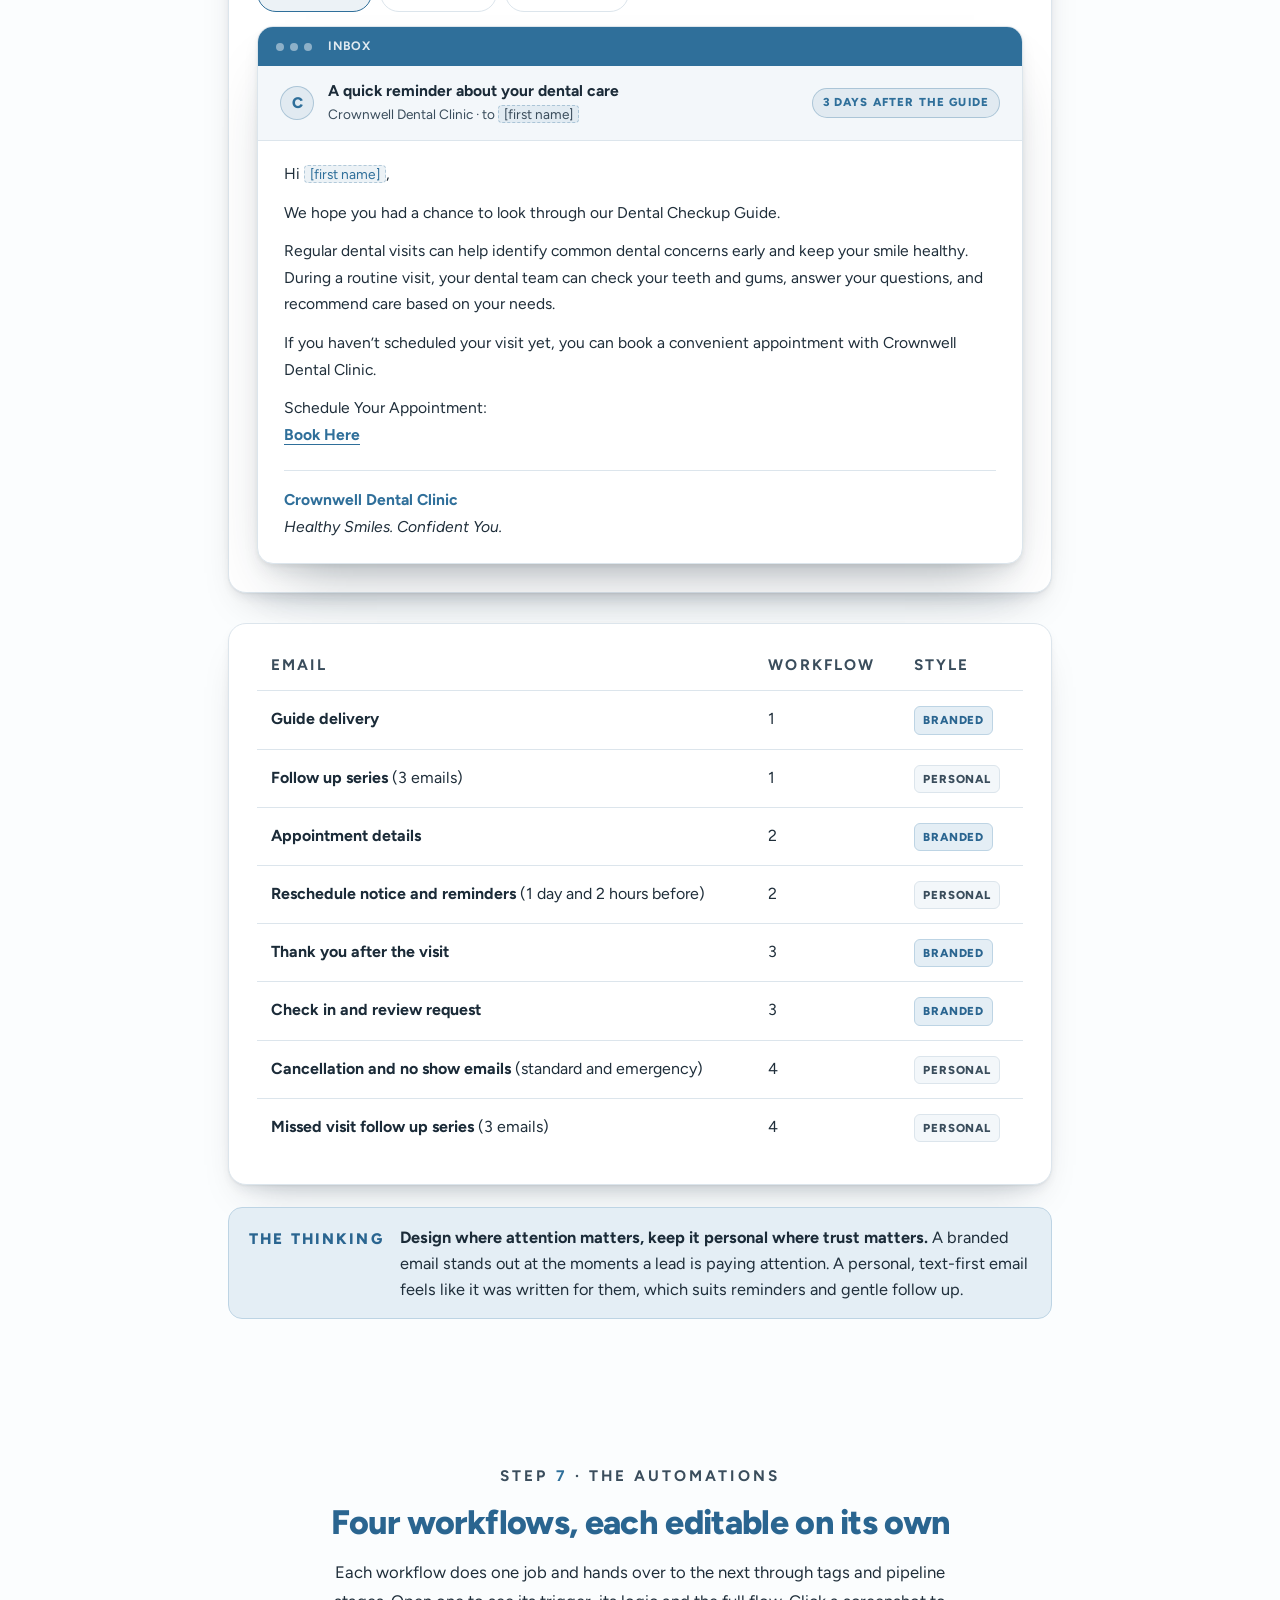
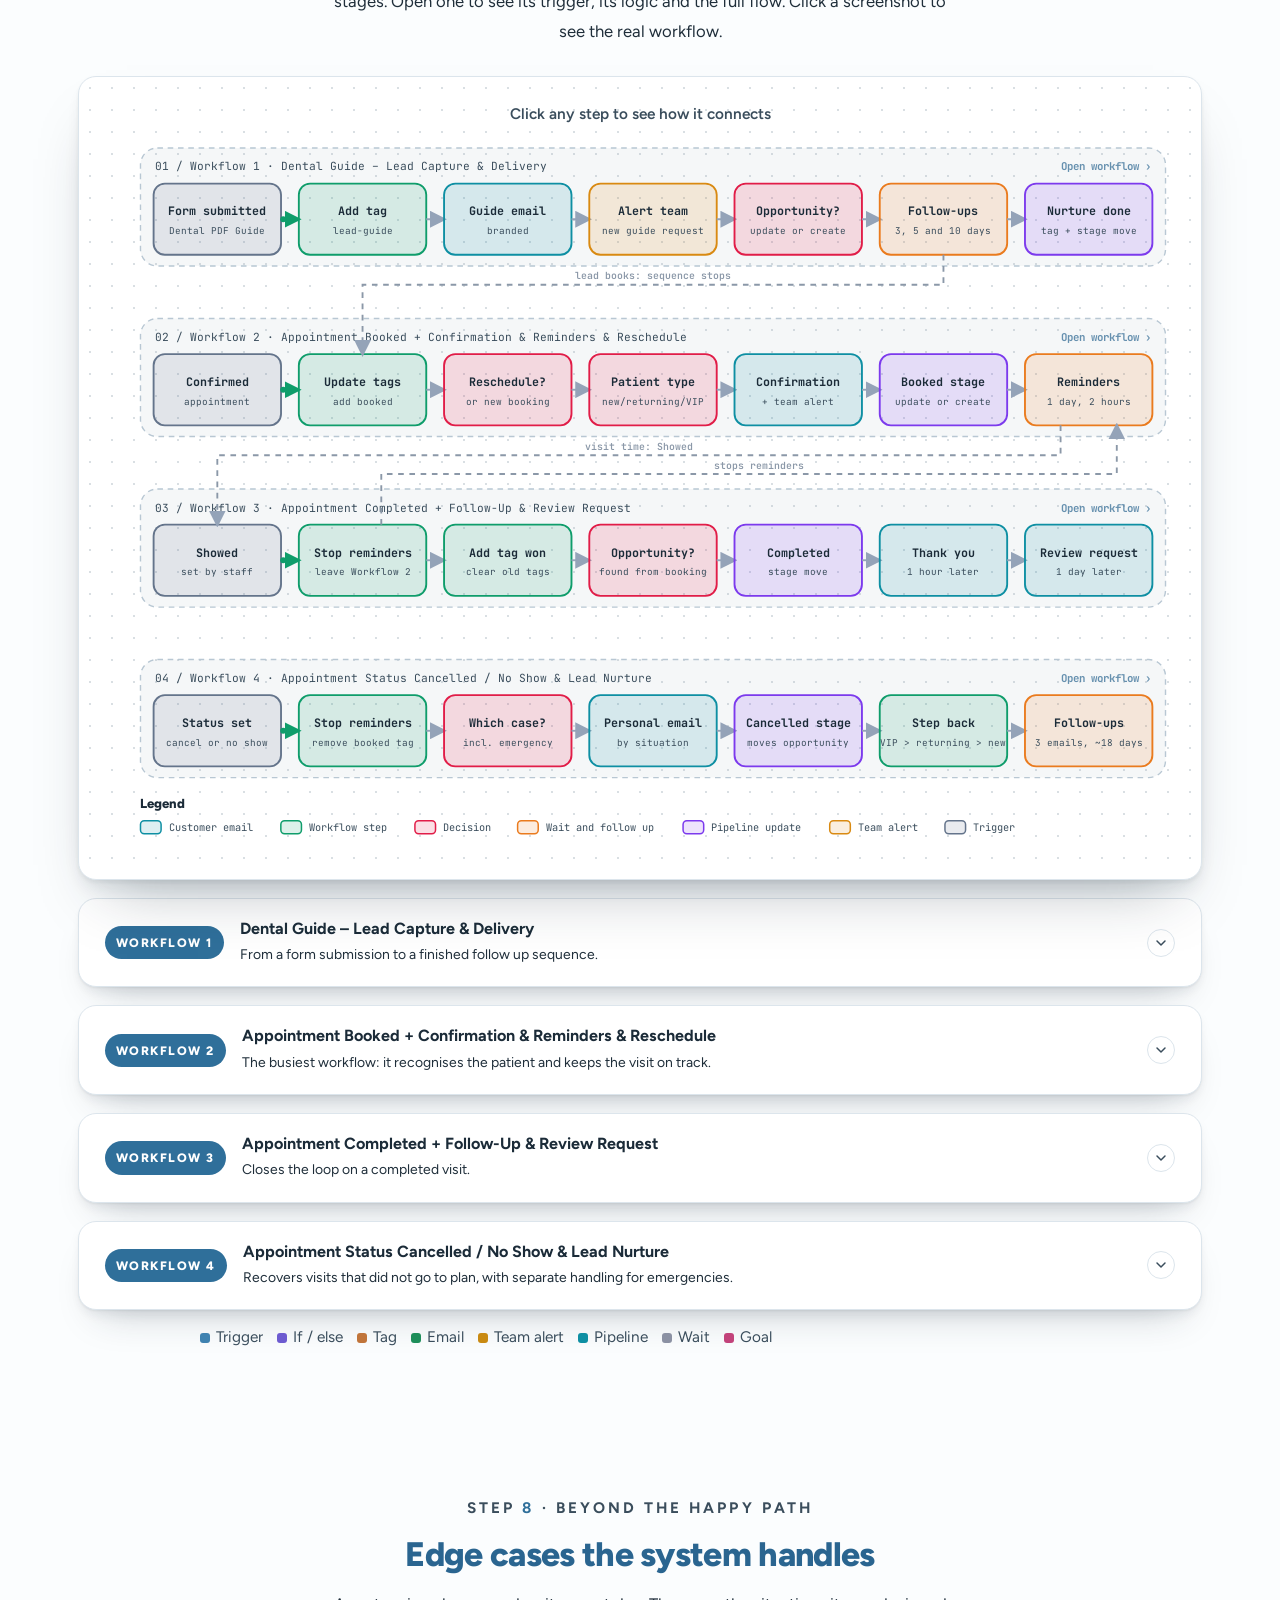
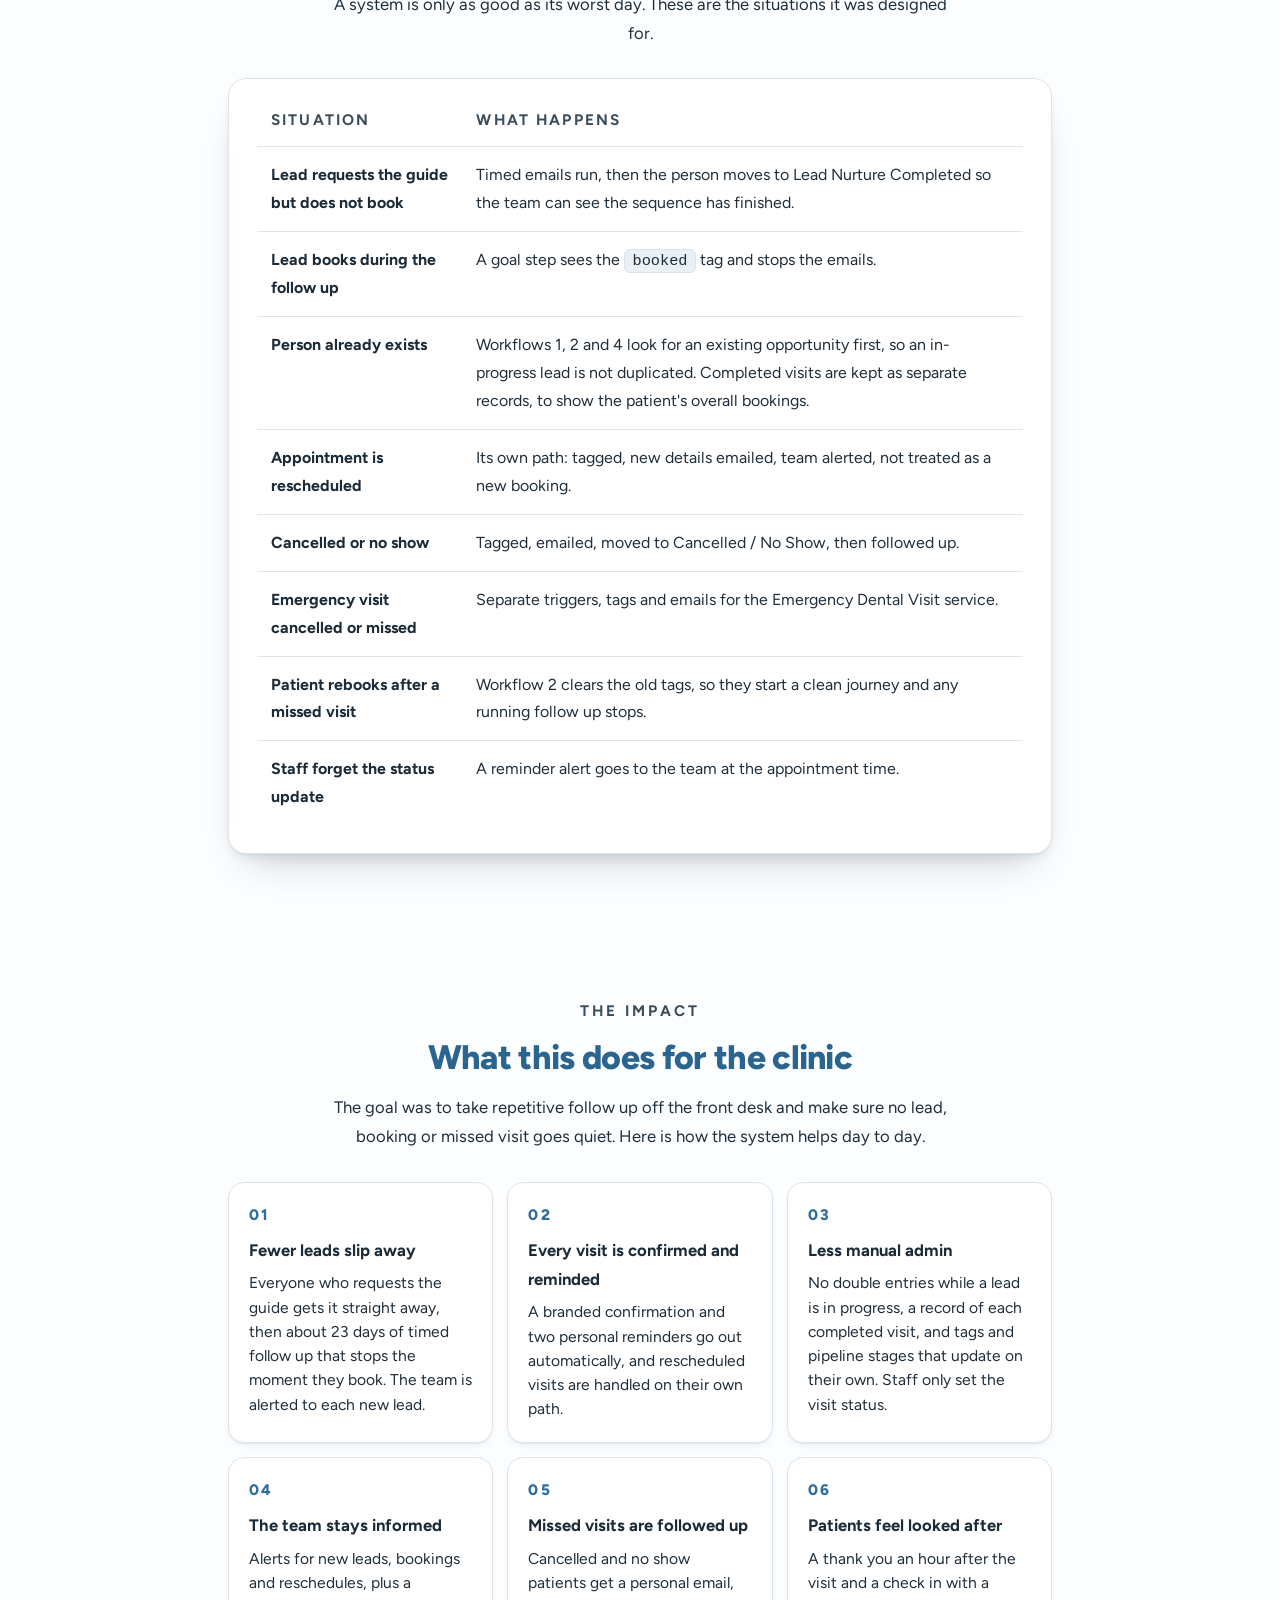
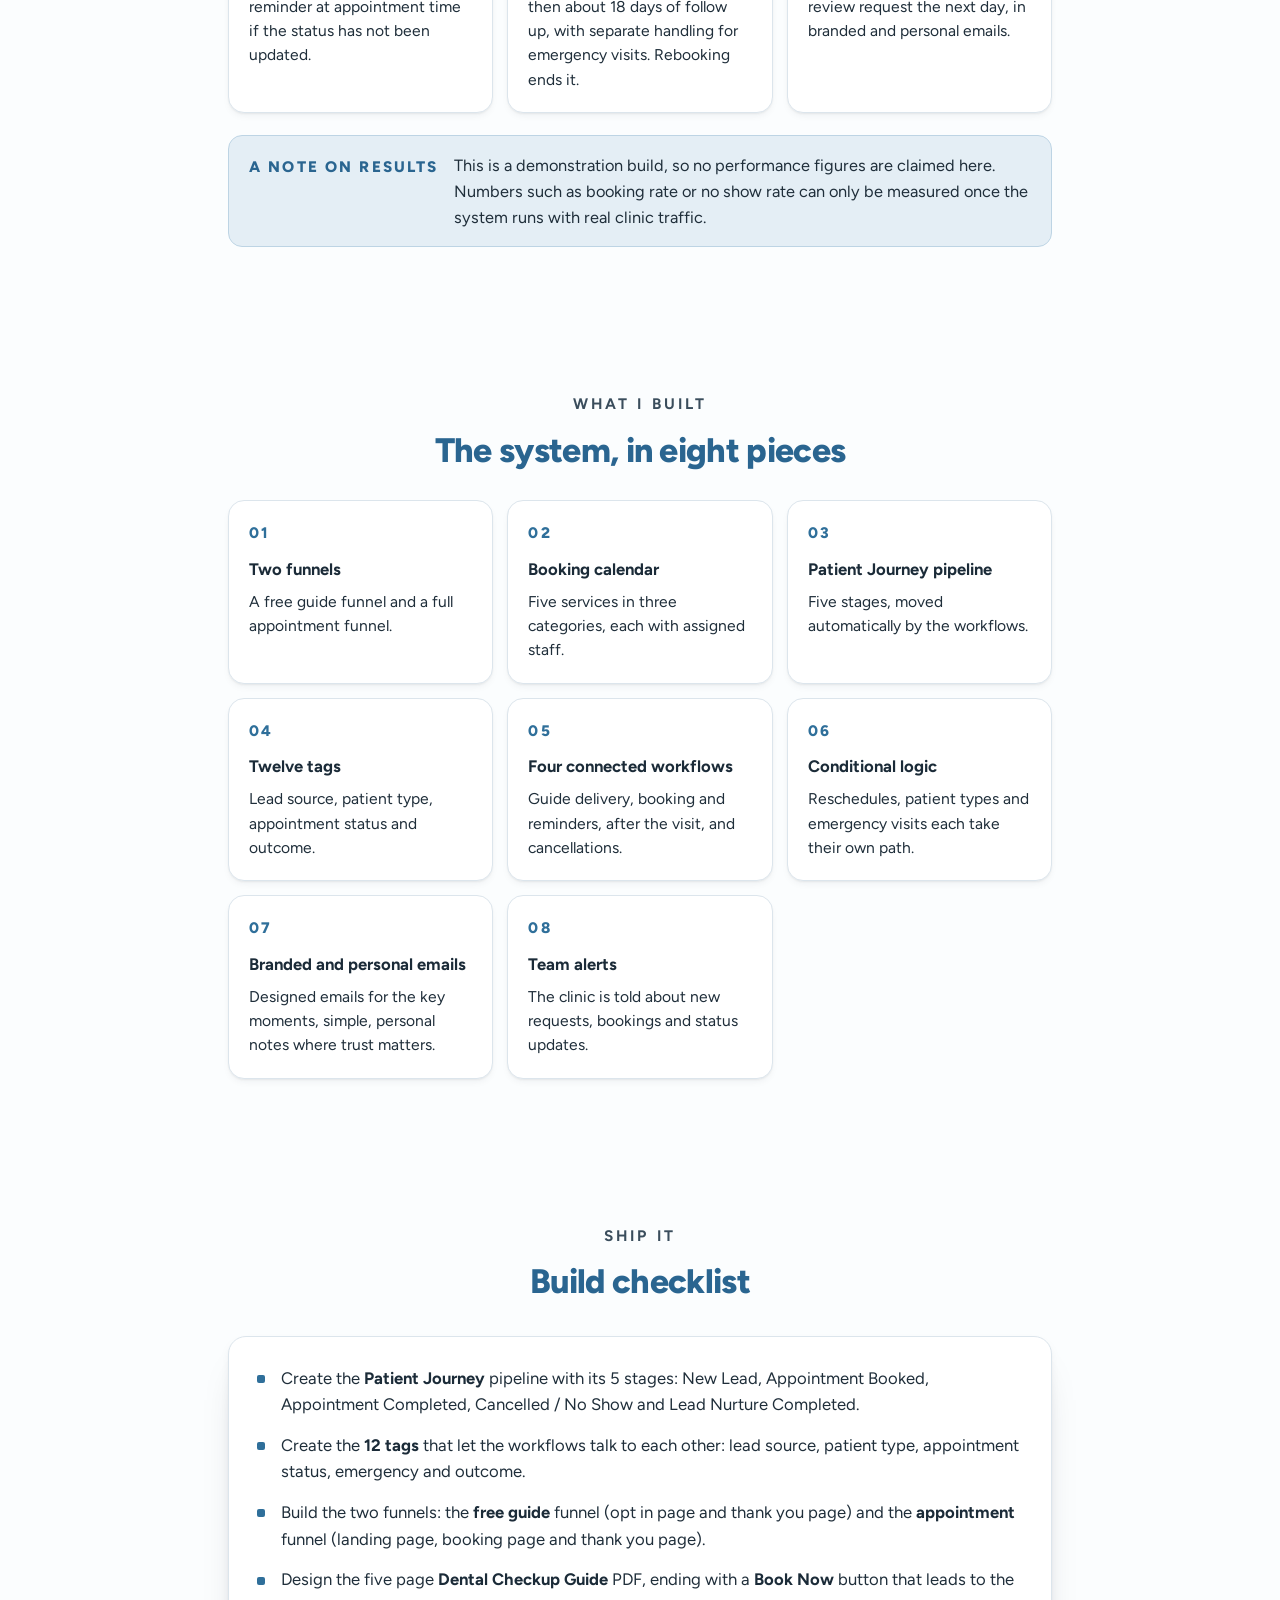
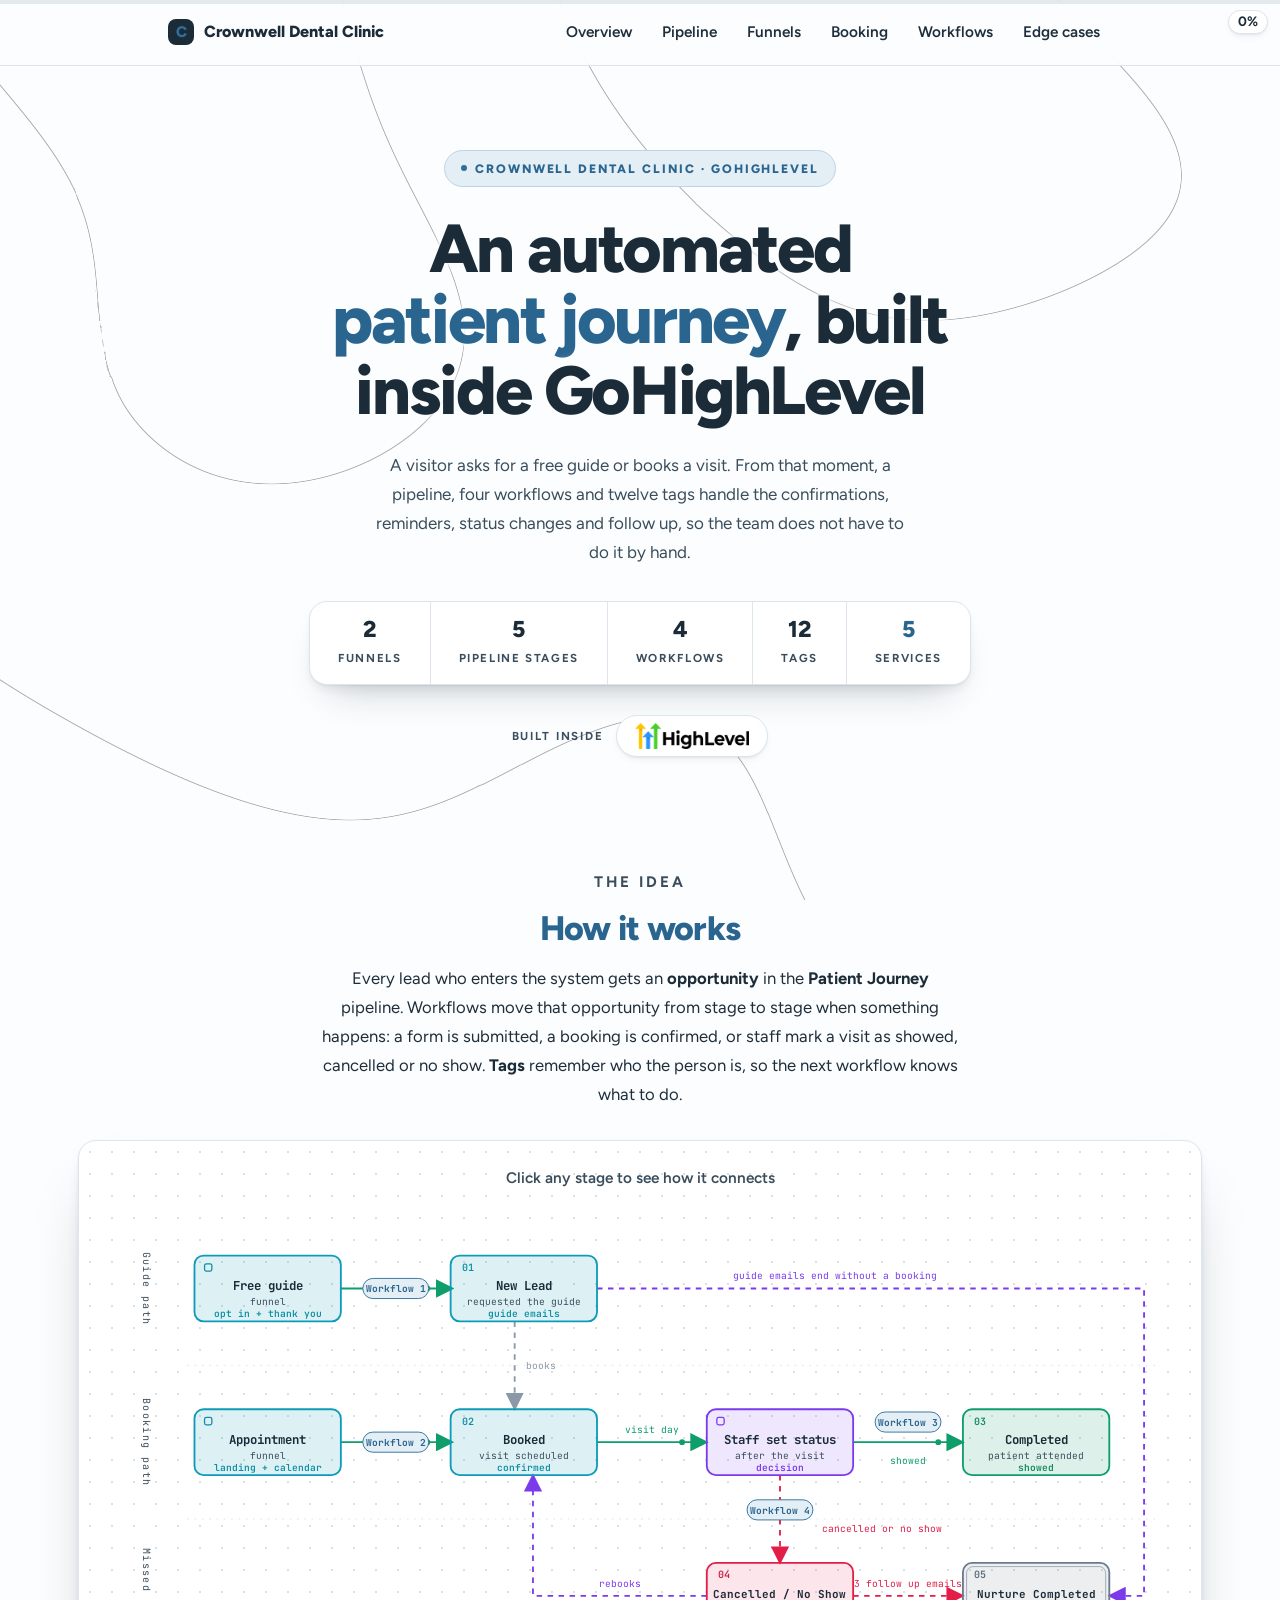
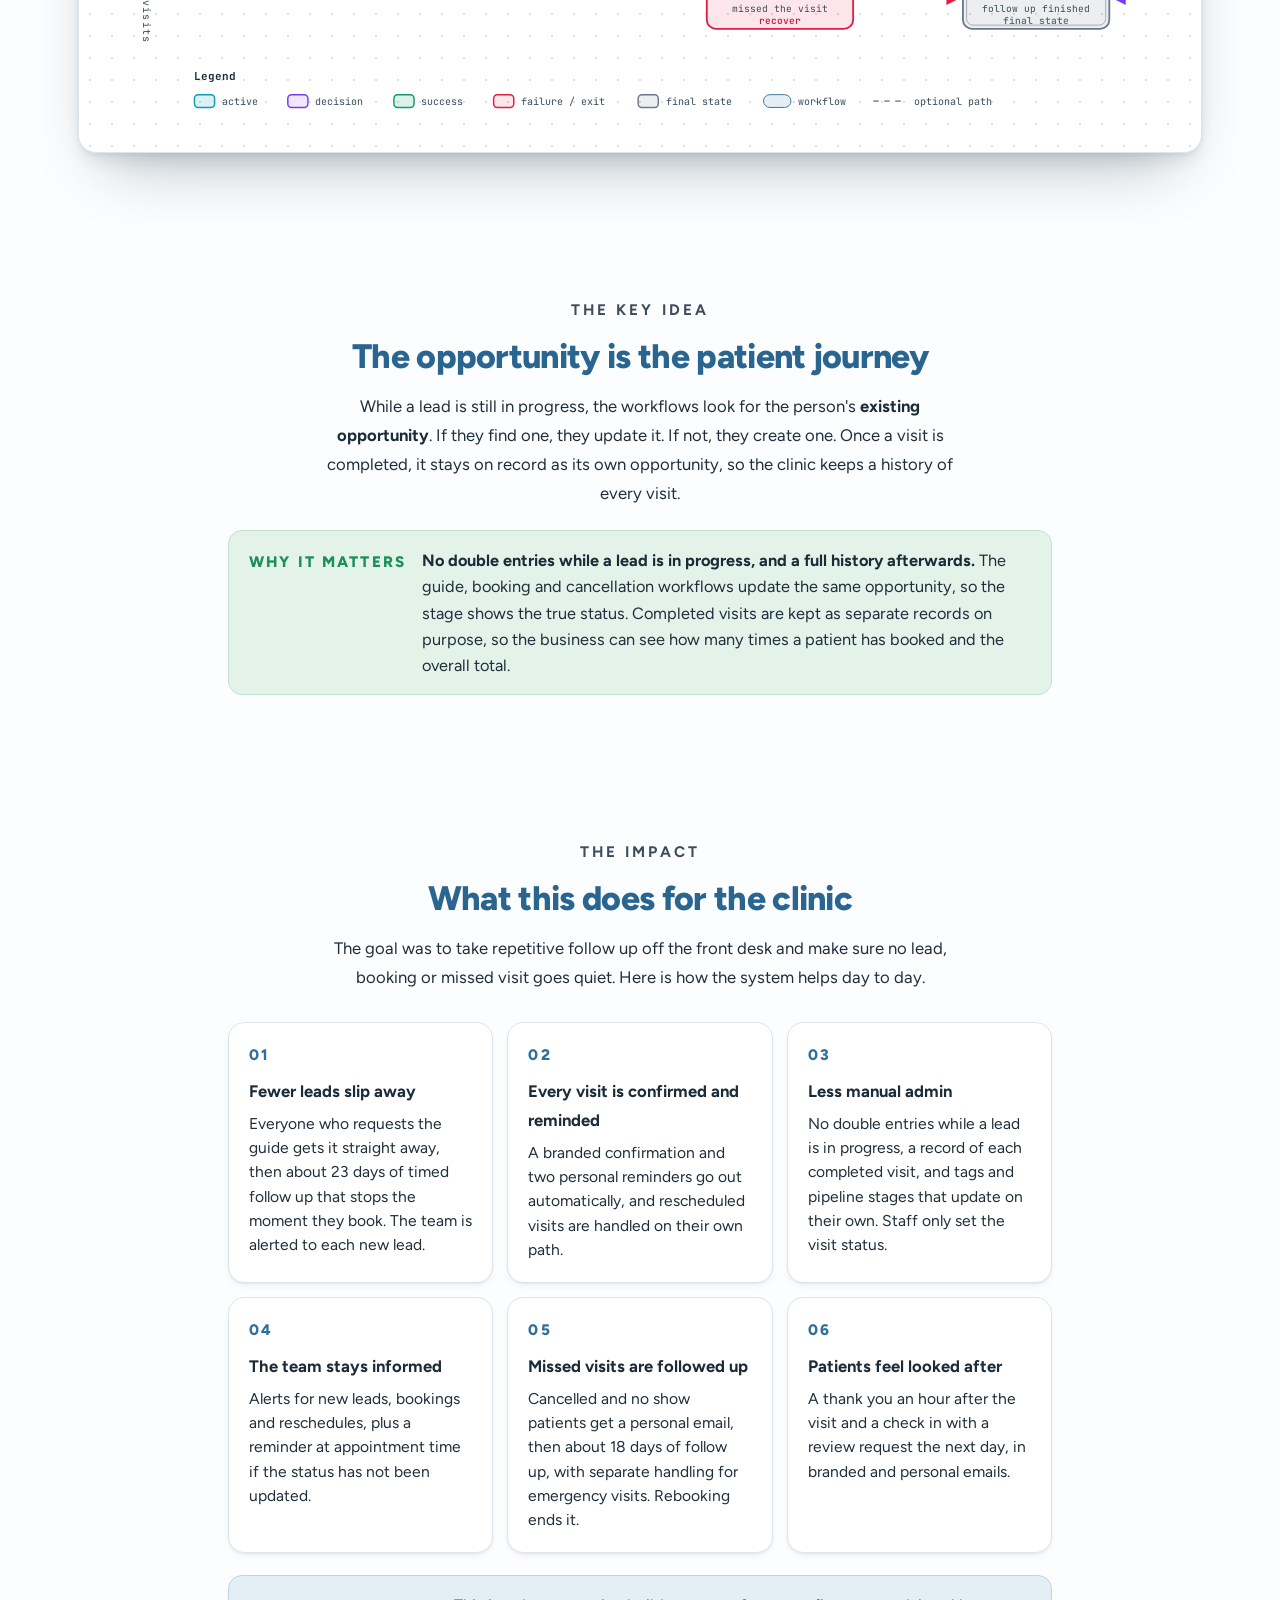
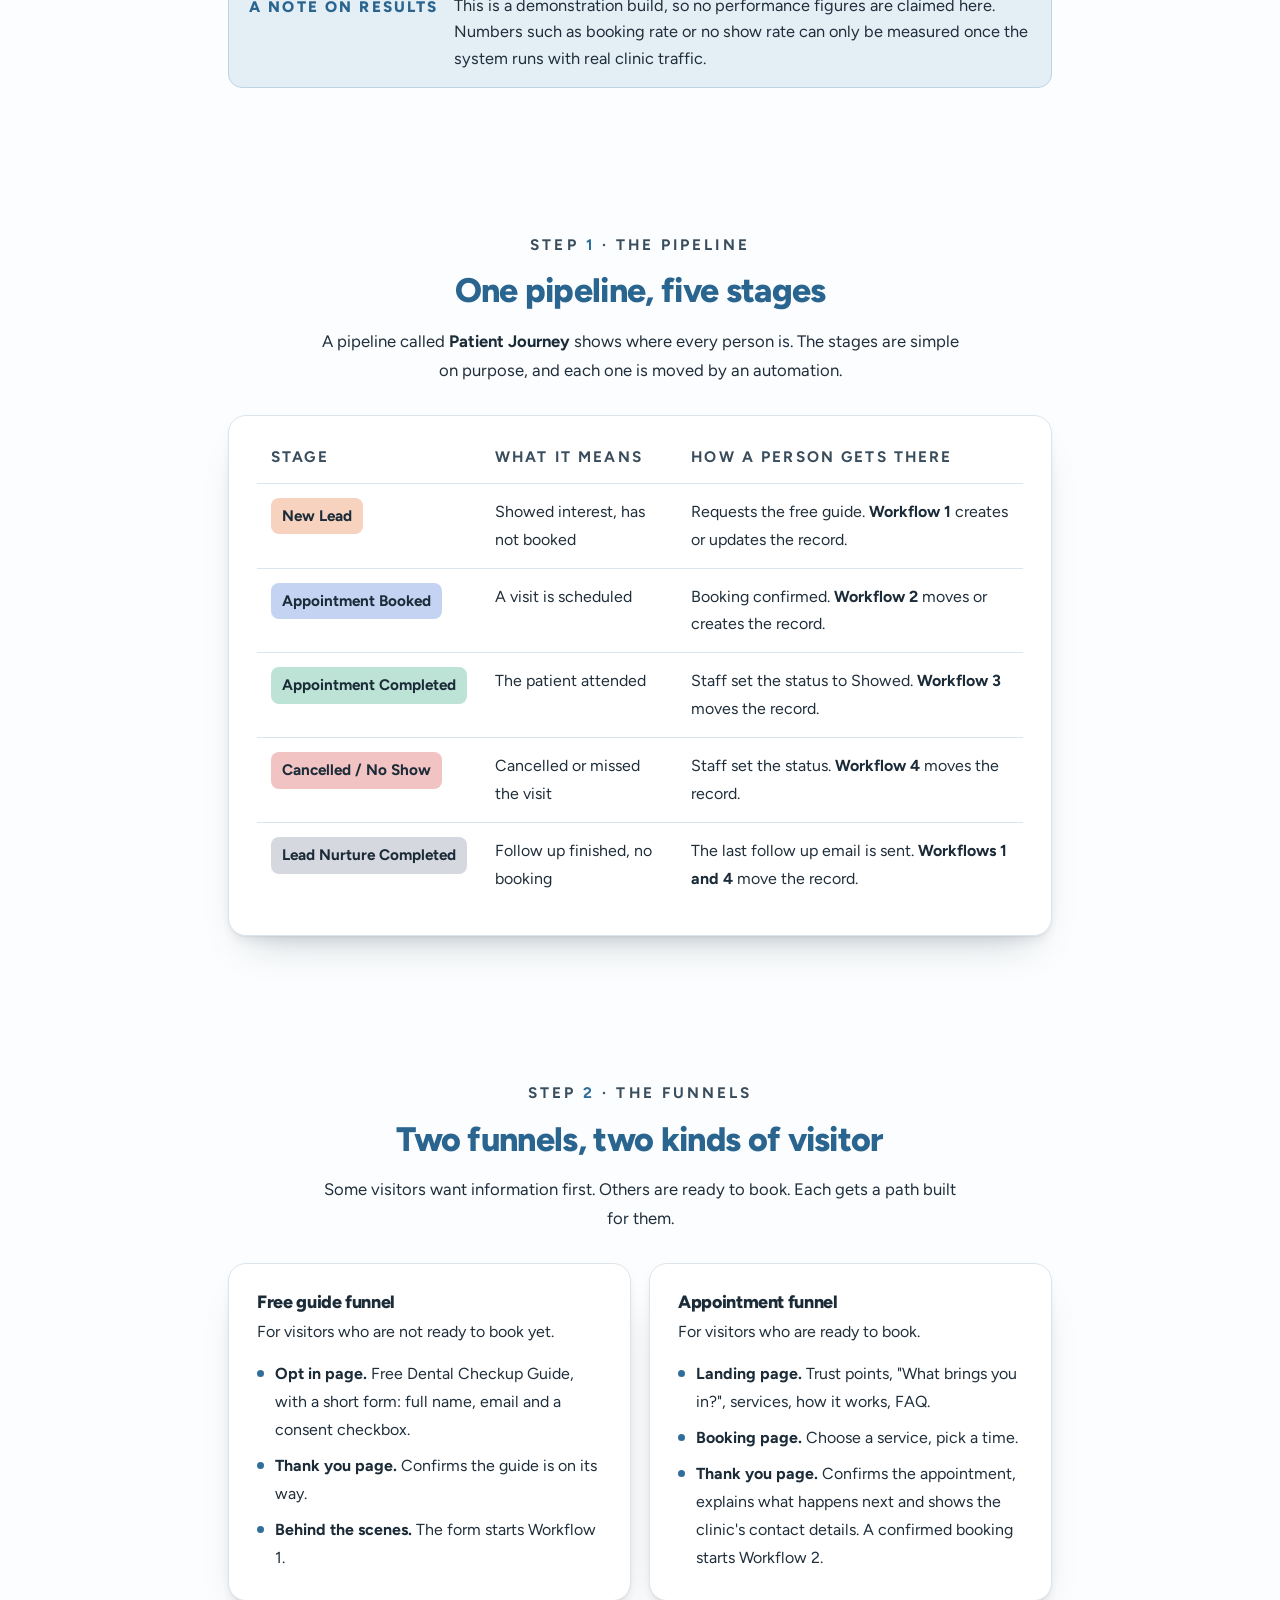
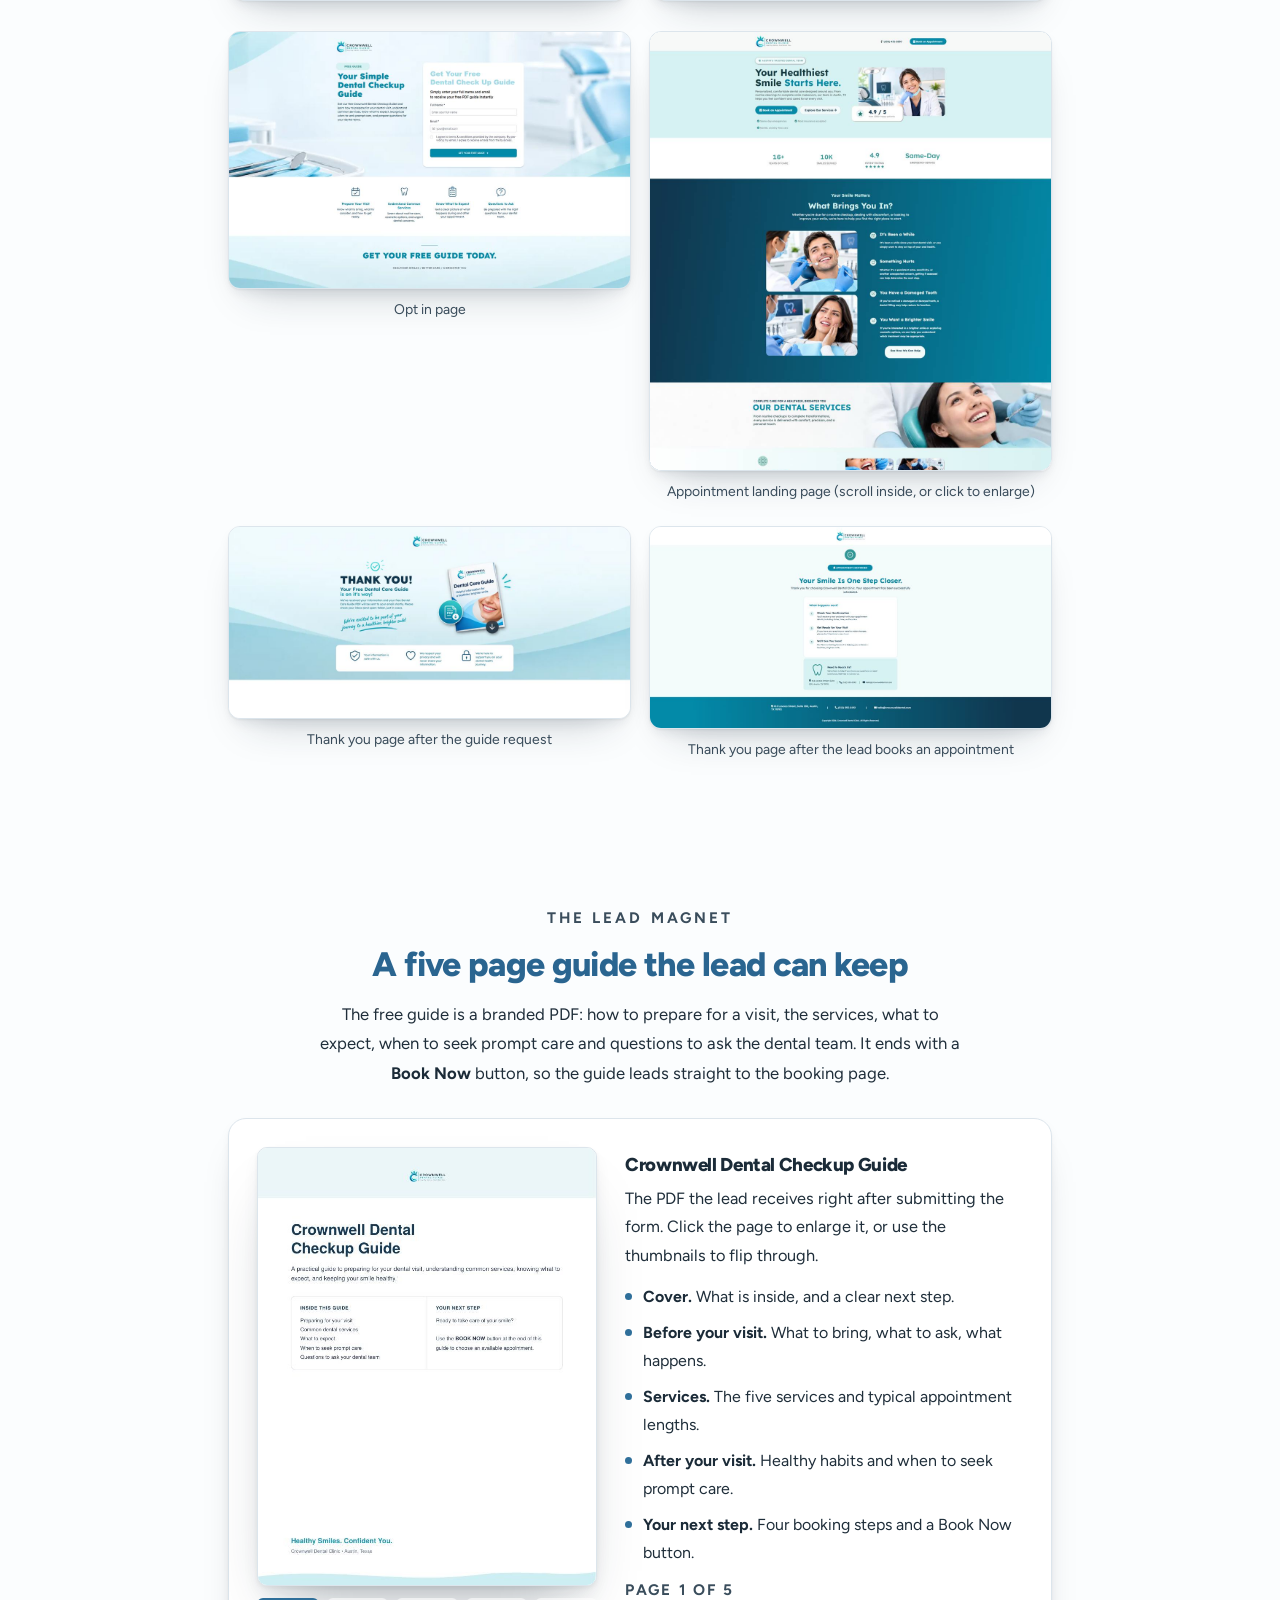
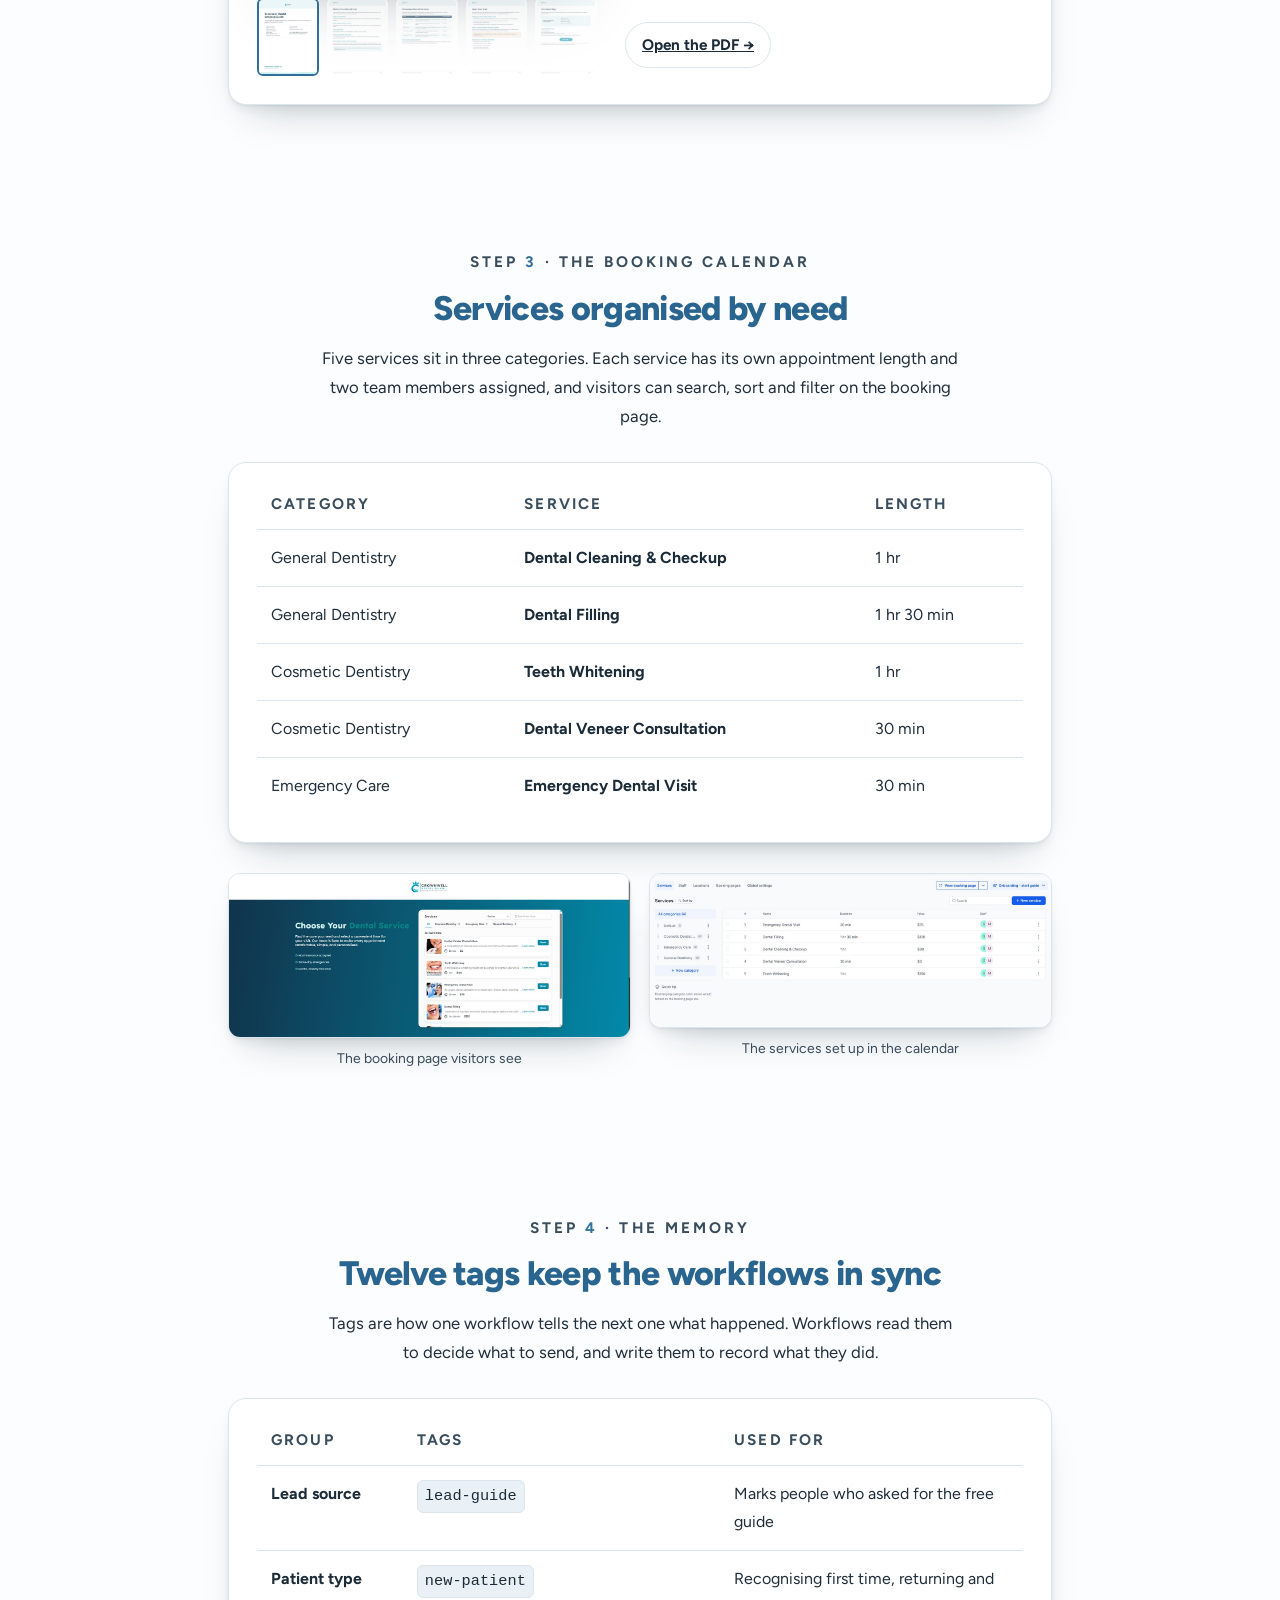
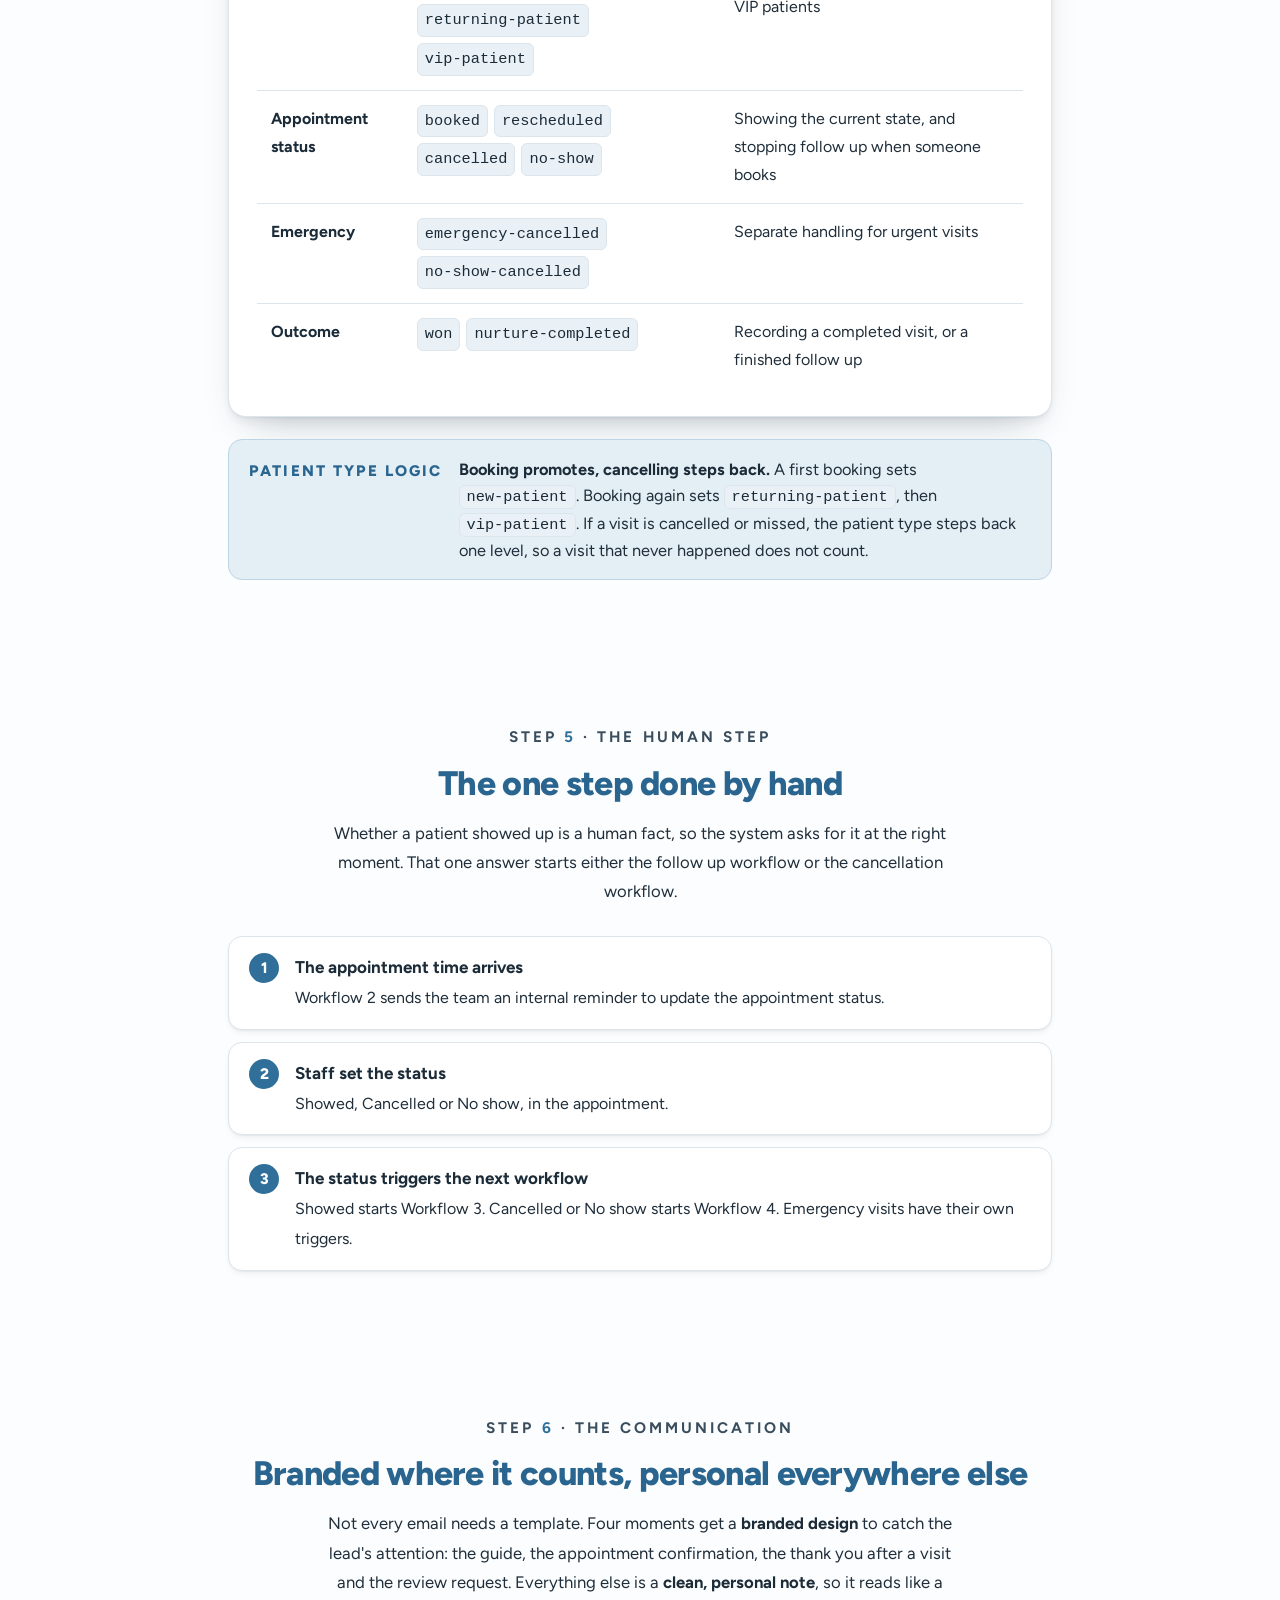
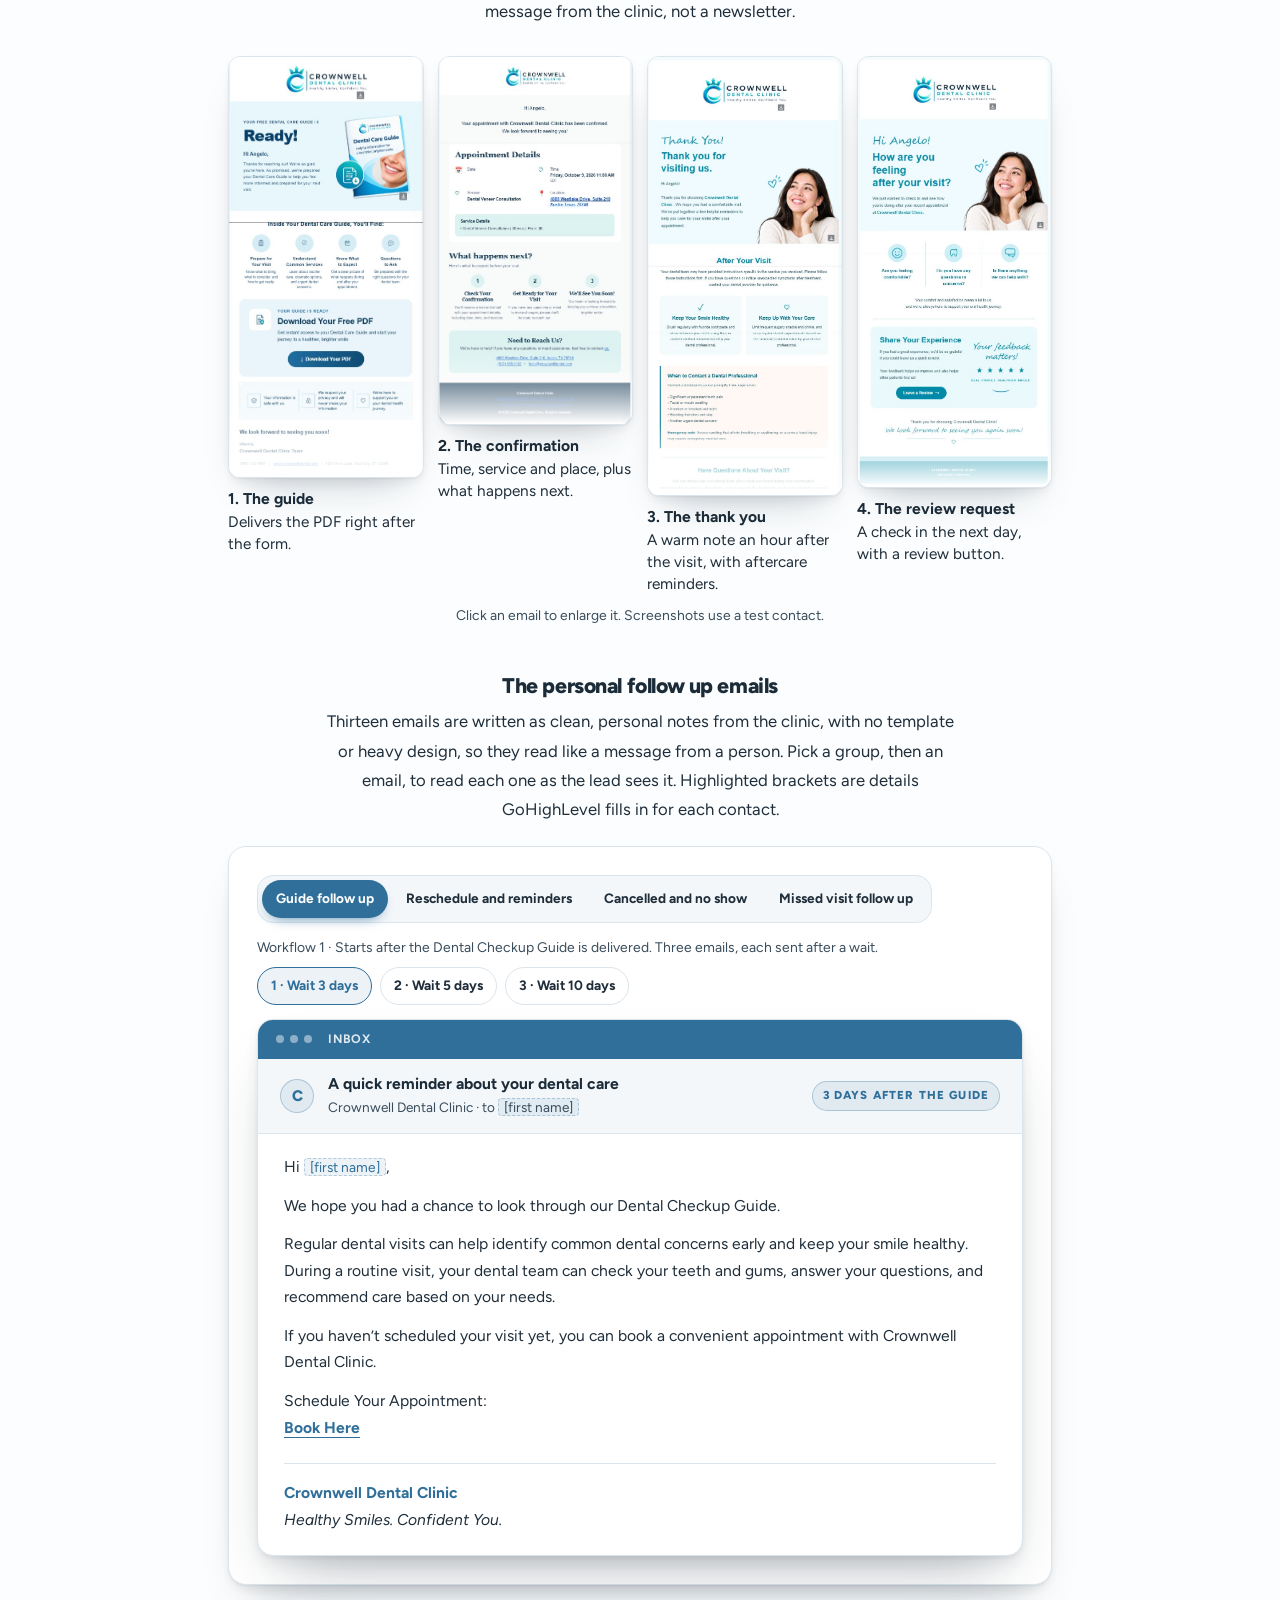
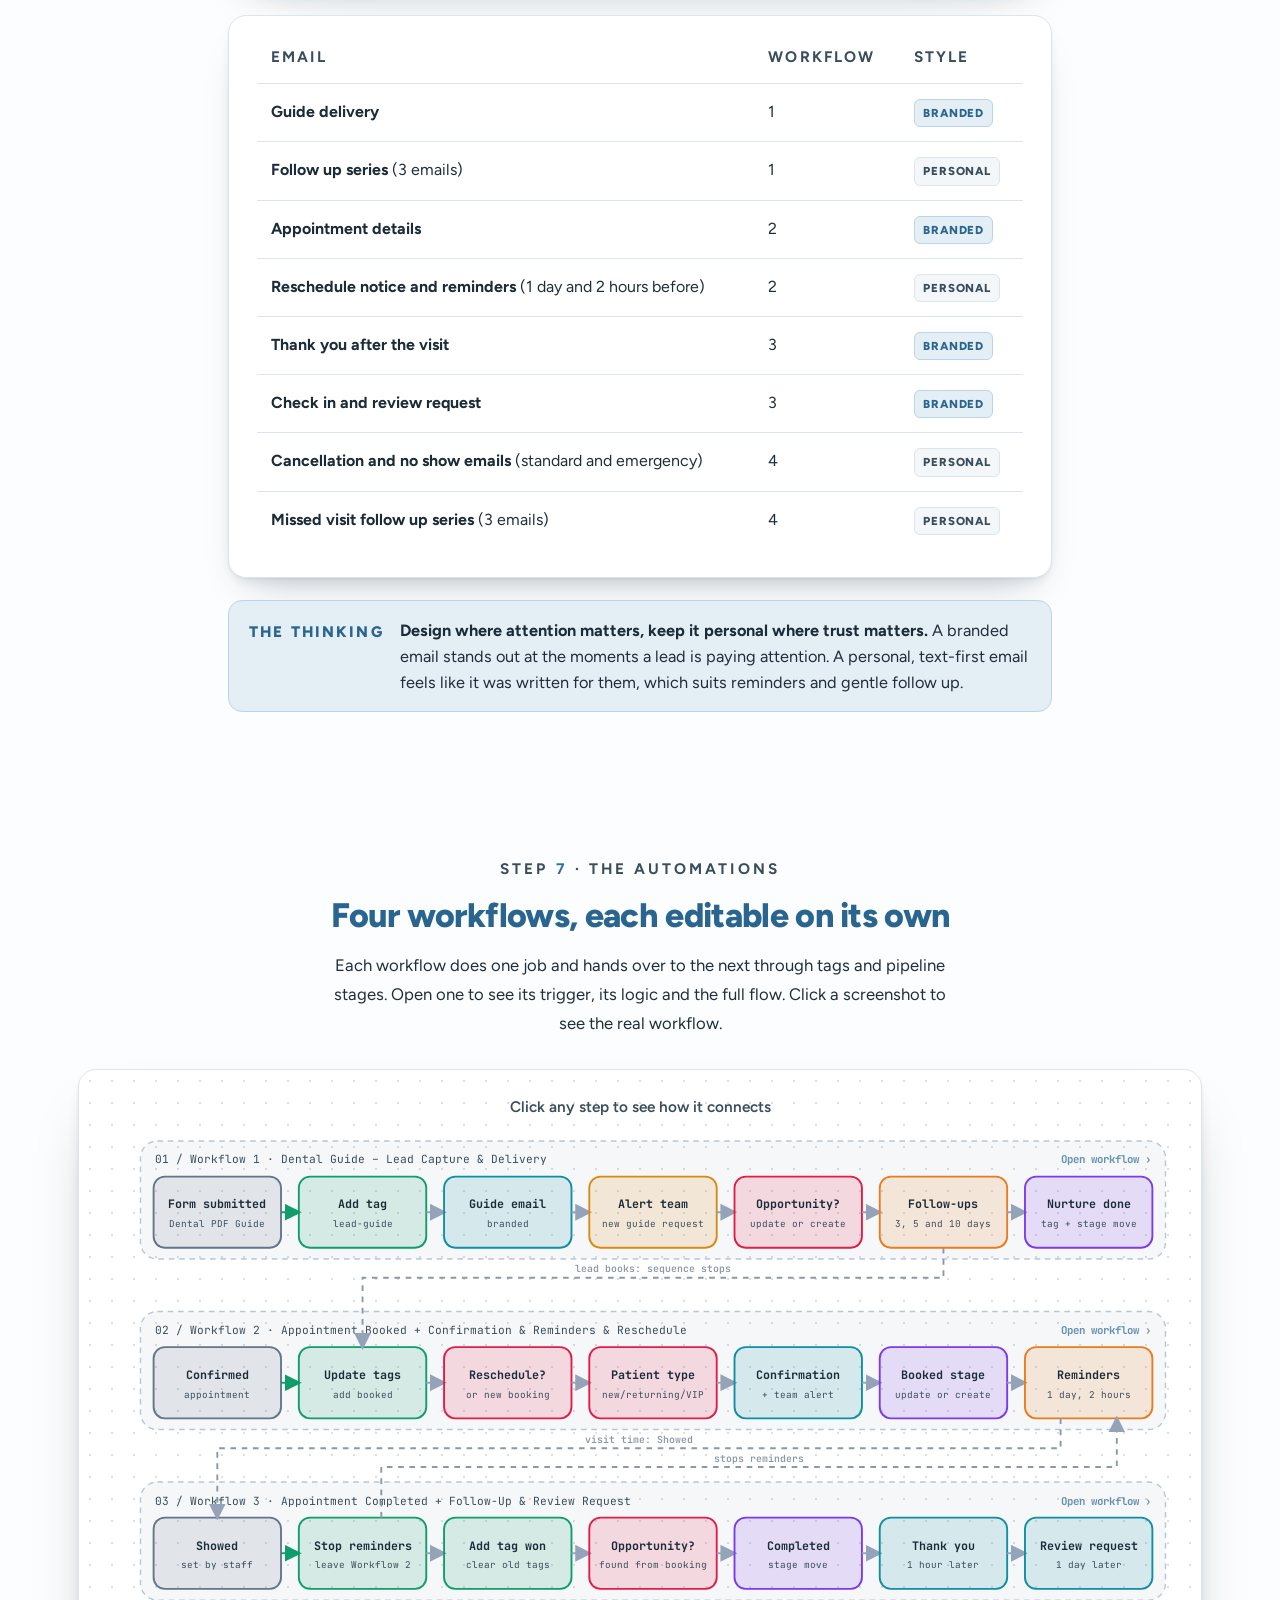
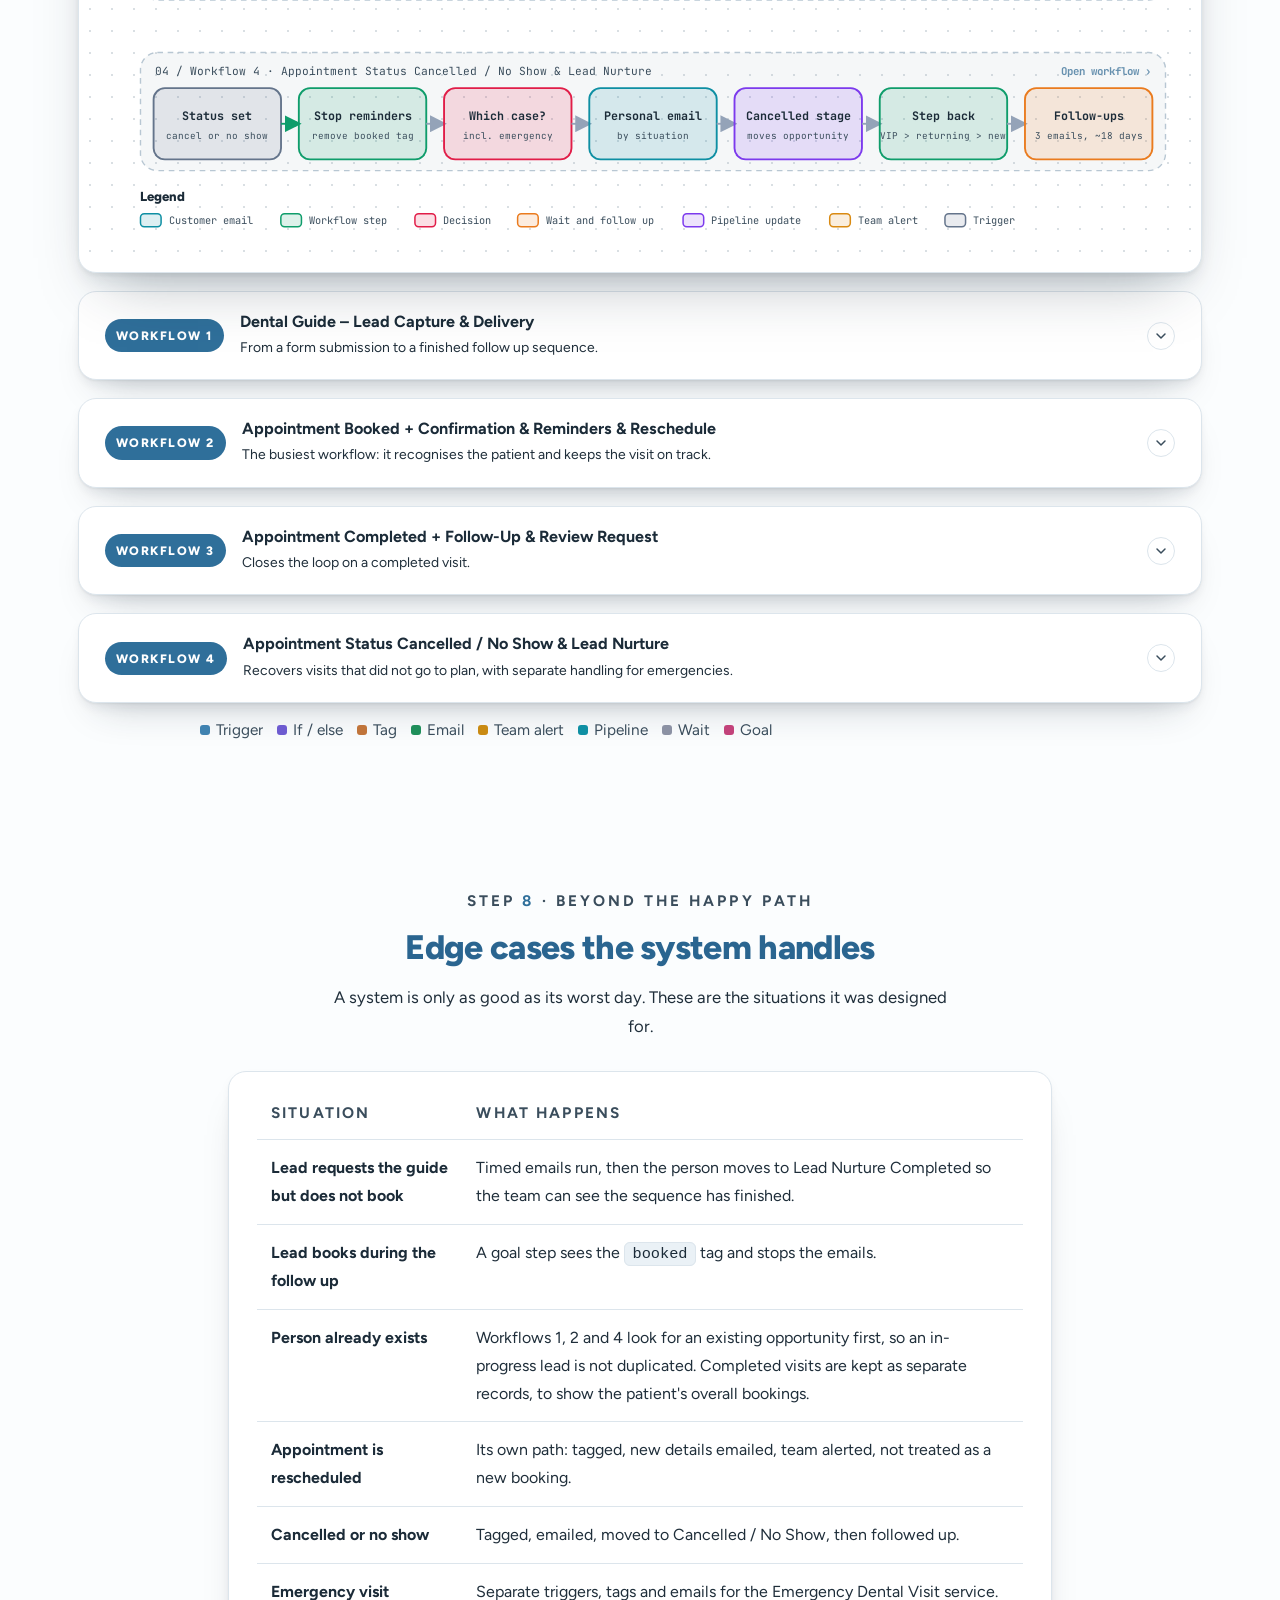
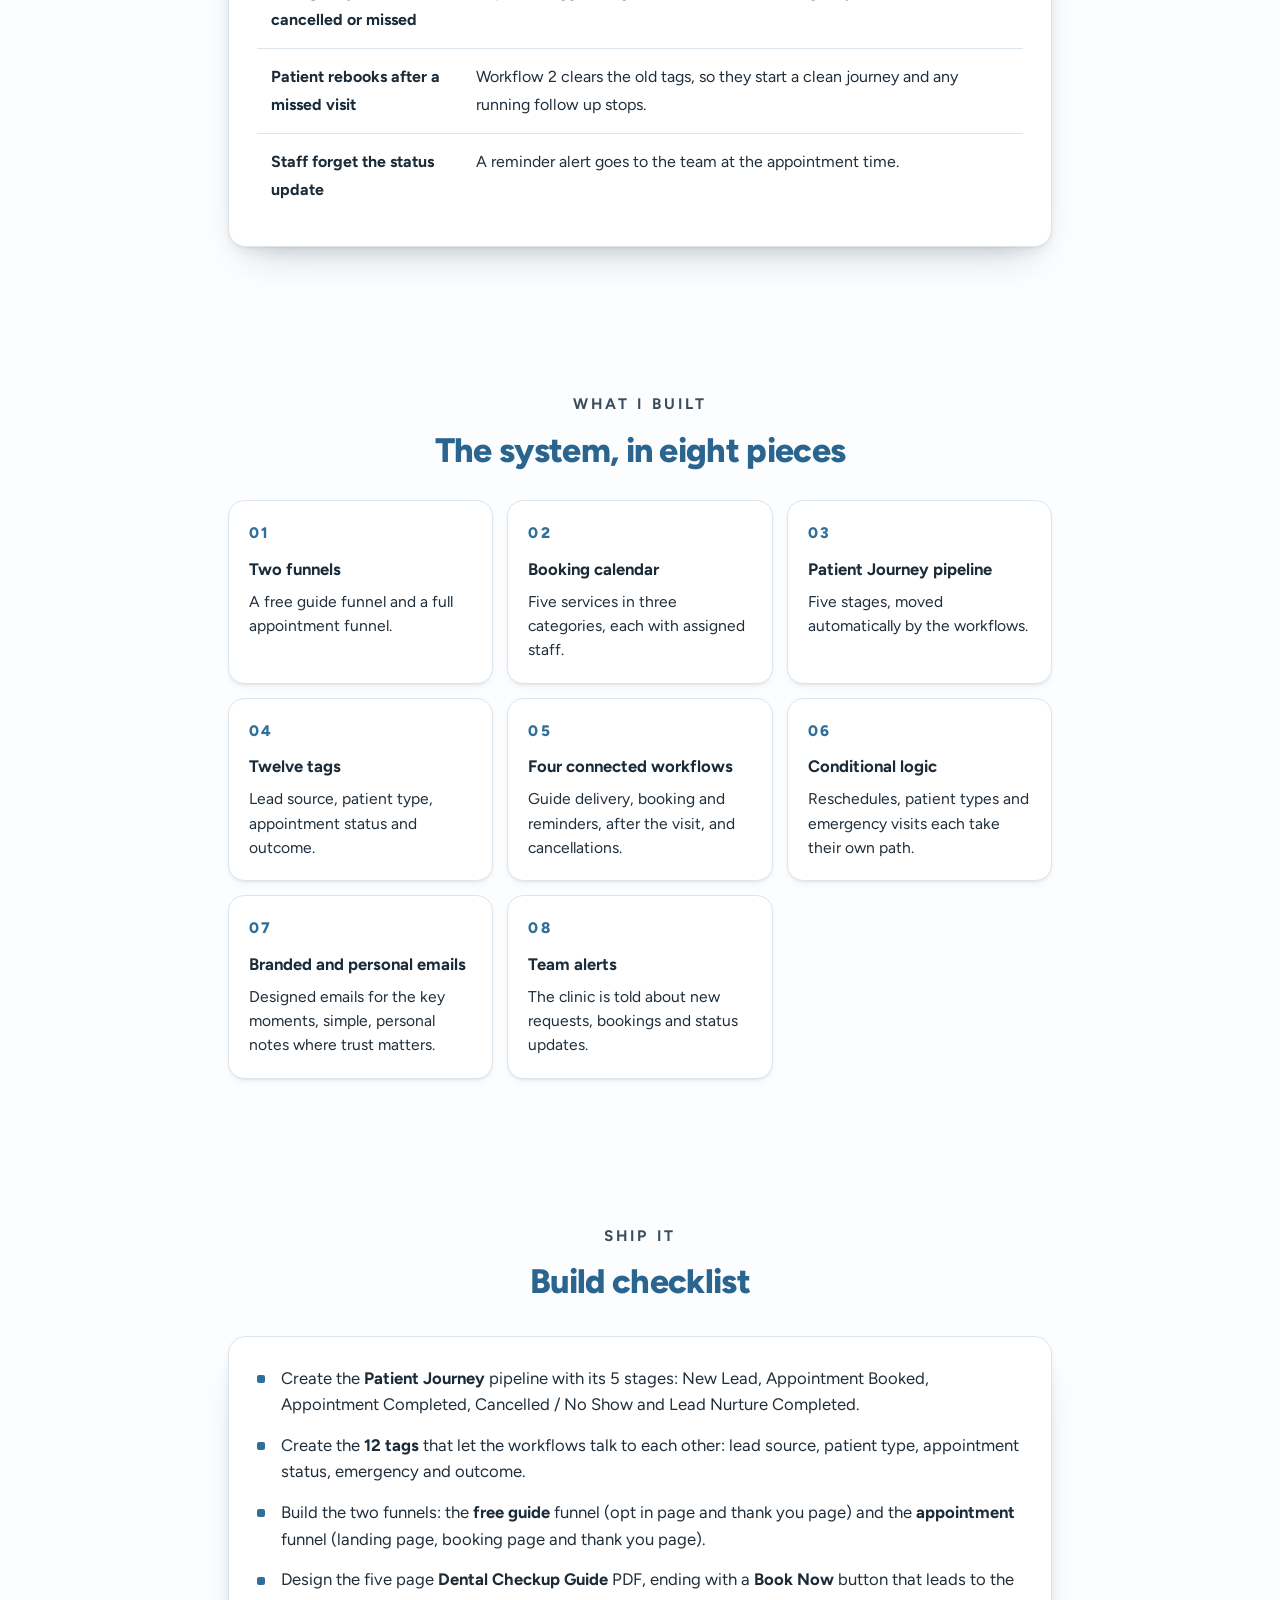
